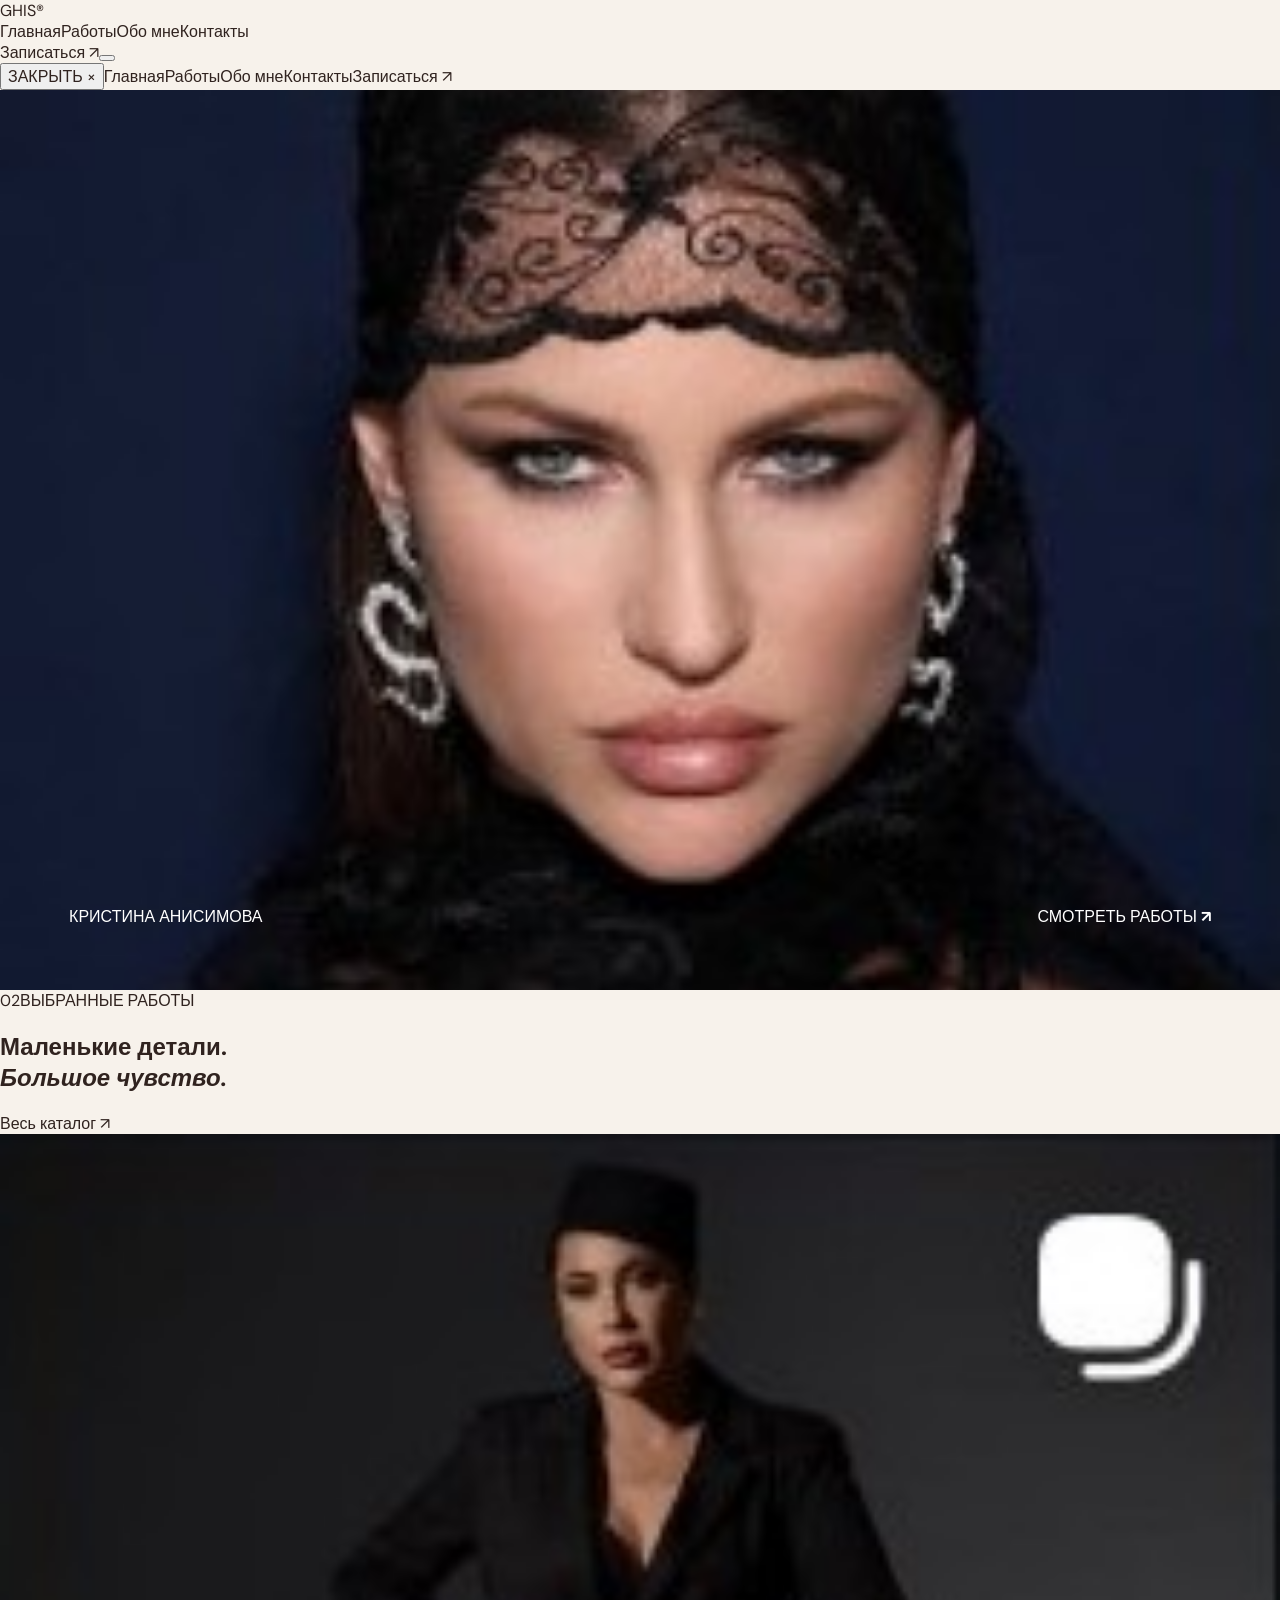
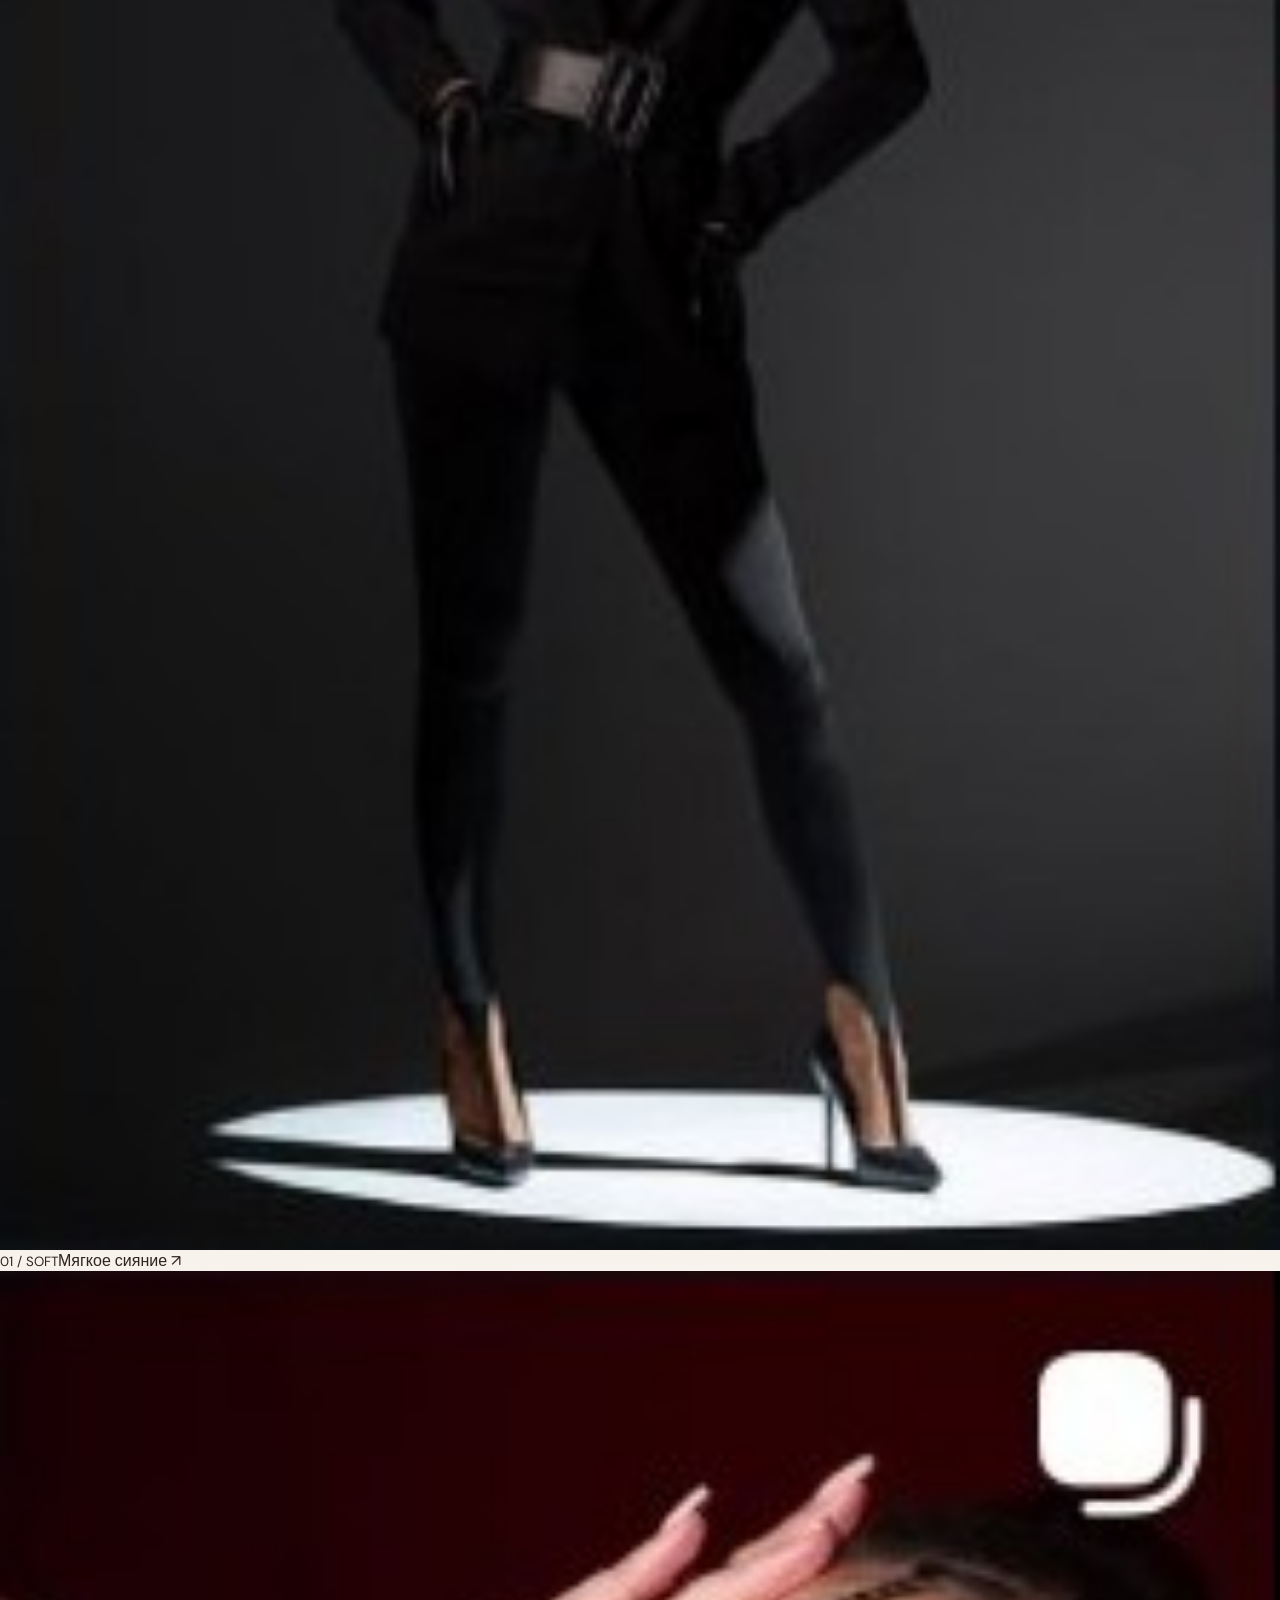
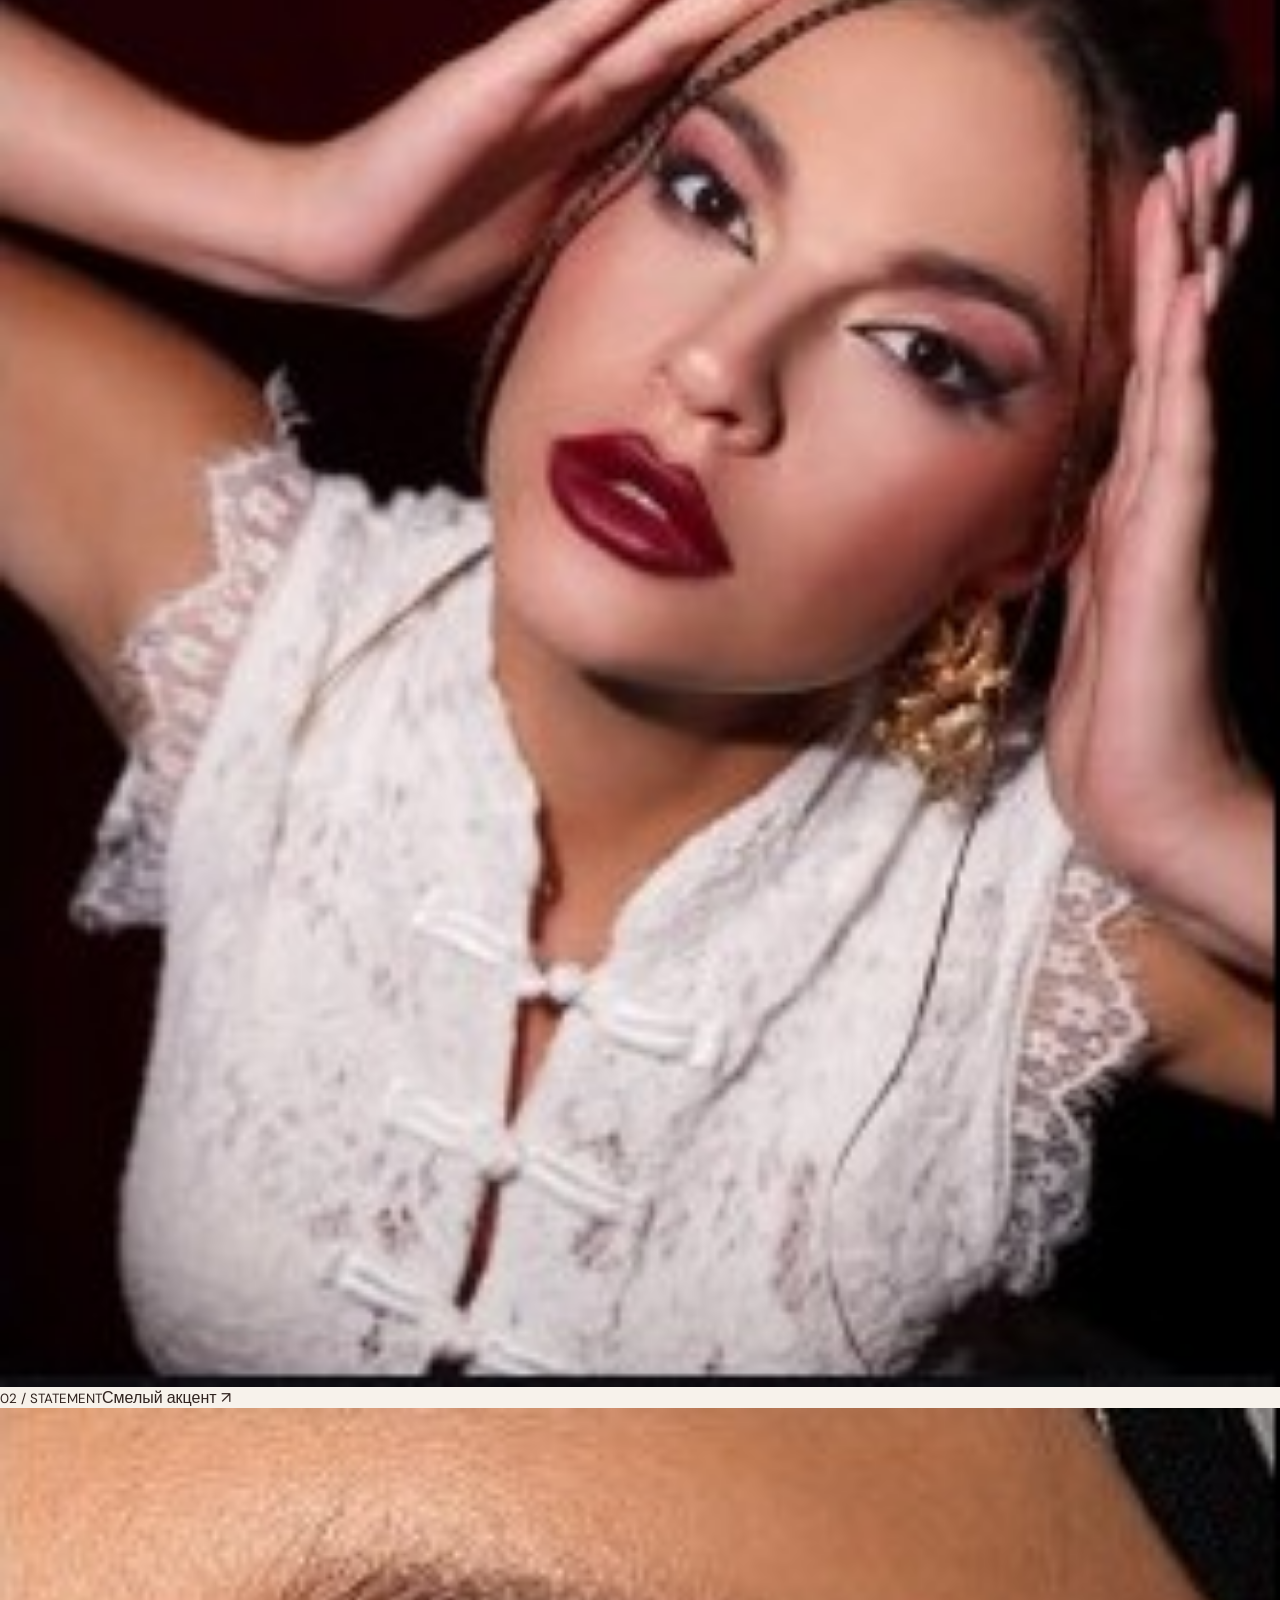
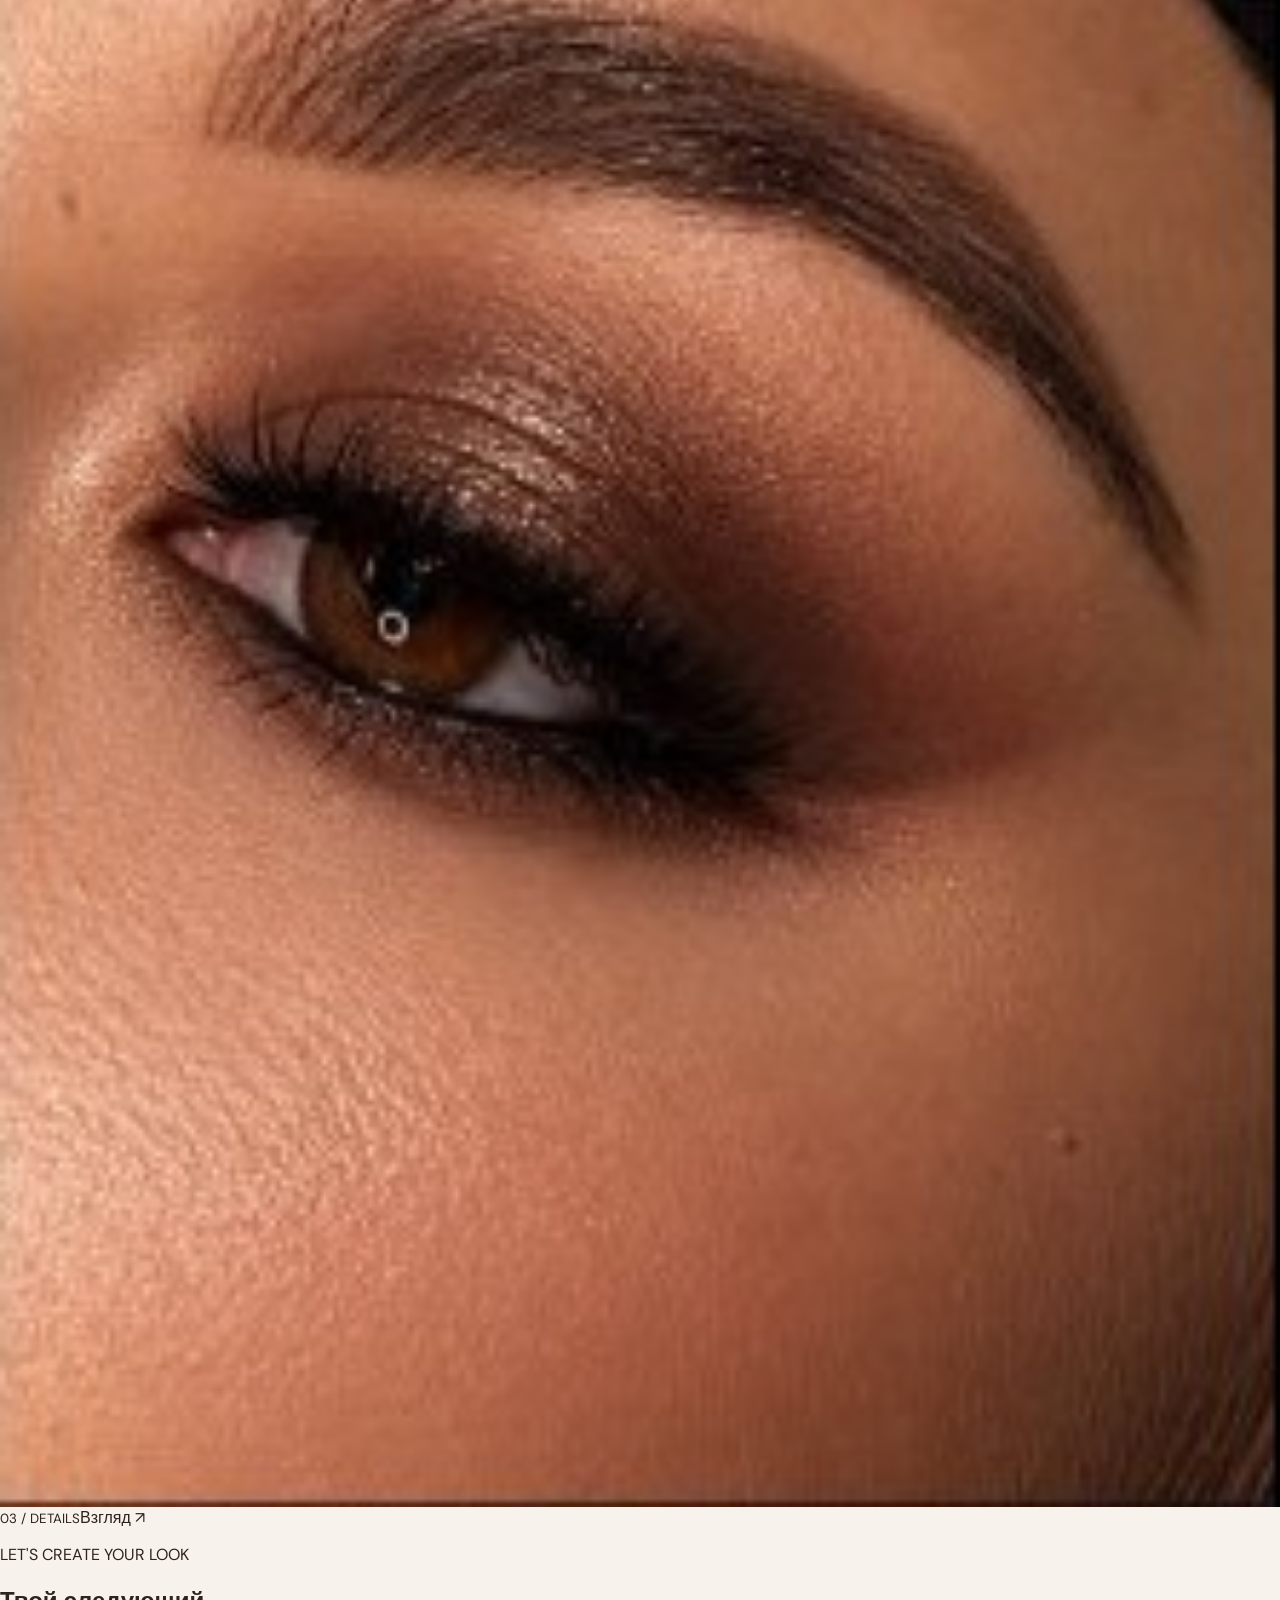
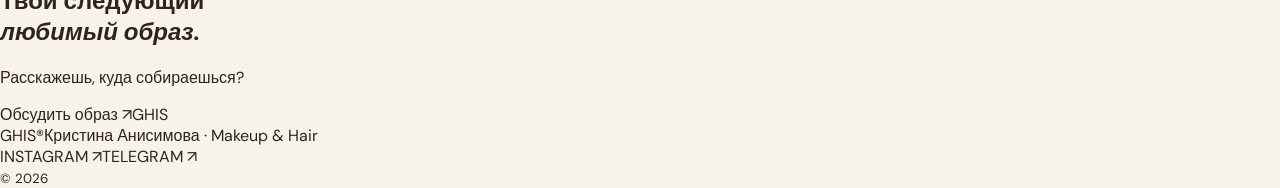
==== index.html @ e1d238d9 "Rebuild GHIS homepage from a clean slate" ====
<!doctype html>
<html lang="ru">
<head>
<meta charset="utf-8"><meta name="viewport" content="width=device-width,initial-scale=1">
<meta name="theme-color" content="#f7f2eb">
<meta name="description" content="GHIS — макияж и причёски. Кристина Анисимова.">
<title>GHIS — макияж и причёски</title>
<link rel="preconnect" href="https://fonts.googleapis.com"><link rel="preconnect" href="https://fonts.gstatic.com" crossorigin>
<link href="https://fonts.googleapis.com/css2?family=DM+Sans:wght@400;500;600&family=Playfair+Display:ital,wght@0,400;0,500;1,400&display=swap" rel="stylesheet">
<link rel="stylesheet" href="styles.css"><script src="script.js" defer></script>
</head>
<body>
<header class="header"><a class="logo" href="index.html">GHIS<span>®</span></a><nav><a href="index.html" aria-current="page">Главная</a><a href="portfolio.html">Работы</a><a href="#about">Обо мне</a><a href="contacts.html">Контакты</a></nav><a class="header-cta" href="https://t.me/anisimova_65" target="_blank" rel="noopener">Записаться <span>↗</span></a><button class="burger" aria-label="Открыть меню"><span></span><span></span></button></header>
<div class="mobile-nav"><button class="mobile-close">ЗАКРЫТЬ ×</button><a href="index.html">Главная</a><a href="portfolio.html">Работы</a><a href="#about">Обо мне</a><a href="contacts.html">Контакты</a><a href="https://t.me/anisimova_65" target="_blank" rel="noopener">Записаться ↗</a></div>
<main>
<section class="hero">
<div class="hero-kicker"><span>MAKEUP ARTIST</span><span>ЮЖНО-САХАЛИНСК</span></div>
<div class="hero-title"><h1>Beauty,<br><em>in your way.</em></h1><p>Макияж и причёски<br>для твоего настроения.</p></div>
<div class="hero-image"><img src="makeup-editorial.jpg" alt="Бьюти-образ"><span class="image-tag">GHIS / 001</span></div>
<div class="hero-bottom"><span>КРИСТИНА АНИСИМОВА</span><a href="portfolio.html">СМОТРЕТЬ РАБОТЫ <b>↗</b></a></div>
</section>
<section class="intro section" id="about"><div class="section-label"><span>01</span><span>ОБО МНЕ</span></div><div class="intro-copy"><p class="overline">YOUR BEAUTY, YOUR RULES</p><h2>Не меняю тебя.<br><em>Подчёркиваю твоё.</em></h2><div class="intro-bottom"><p>Я Кристина. Здесь — пространство макияжа, деталей и образов, в которых можно оставаться собой.</p><a class="line-link" href="contacts.html">Познакомиться и записаться <span>↗</span></a></div></div><img class="intro-image" src="portrait-beauty.jpg" alt="Бьюти-портрет"></section>
<section class="featured section"><div class="section-label"><span>02</span><span>ВЫБРАННЫЕ РАБОТЫ</span></div><div class="section-heading"><h2>Маленькие детали.<br><em>Большое чувство.</em></h2><a class="line-link" href="portfolio.html">Весь каталог <span>↗</span></a></div><div class="featured-grid"><a class="feature feature-one" href="portfolio.html"><img src="makeup-soft.jpg" alt="Мягкий макияж"><span><small>01 / SOFT</small>Мягкое сияние ↗</span></a><a class="feature feature-two" href="portfolio.html"><img src="makeup-red-lips.jpg" alt="Макияж с акцентом на губы"><span><small>02 / STATEMENT</small>Смелый акцент ↗</span></a><a class="feature feature-three" href="portfolio.html"><img src="makeup-eyes.jpg" alt="Акцент на глаза"><span><small>03 / DETAILS</small>Взгляд ↗</span></a></div></section>
<section class="booking"><div><p class="overline">LET'S CREATE YOUR LOOK</p><h2>Твой следующий<br><em>любимый образ.</em></h2><p>Расскажешь, куда собираешься?</p></div><a href="contacts.html" class="booking-link">Обсудить образ <span>↗</span></a><span class="booking-mark">GHIS</span></section>
</main><footer class="footer"><a class="logo" href="index.html">GHIS<span>®</span></a><span>Кристина Анисимова · Makeup & Hair</span><div><a href="https://www.instagram.com/mua.anisimova/" target="_blank" rel="noopener">INSTAGRAM ↗</a><a href="https://t.me/anisimova_65" target="_blank" rel="noopener">TELEGRAM ↗</a></div><small>© <span data-year></span></small></footer>
</body></html>
---- styles.css ----
:root{--milk:#f7f2eb;--paper:#eee5db;--rose:#dca6ad;--rose-pale:#f0d4d5;--coffee:#30241f;--muted:#81736b;--line:#ded2c7;--serif:'Playfair Display',Georgia,serif;--sans:'DM Sans',Arial,sans-serif;--page:1320px}
*{box-sizing:border-box}html{scroll-behavior:smooth;scroll-padding-top:90px}body{margin:0;background:var(--milk);color:var(--coffee);font-family:var(--sans);-webkit-font-smoothing:antialiased}body.menu-open,body.viewer-open{overflow:hidden}a{color:inherit;text-decoration:none}button{font:inherit;color:inherit}button:focus-visible,a:focus-visible{outline:2px solid #b87982;outline-offset:5px}img{display:block;width:100%;height:100%;object-fit:cover}
.site-header{height:86px;padding:0 clamp(22px,5.4vw,78px);position:fixed;inset:0 0 auto;z-index:30;display:flex;align-items:center;justify-content:space-between;gap:25px;border-bottom:1px solid transparent;transition:height .35s,background .35s,border-color .35s}.site-header.scrolled{height:66px;background:#f7f2ebed;backdrop-filter:blur(16px);border-color:var(--line)}.wordmark{font:500 38px/.8 var(--serif);letter-spacing:.09em;transition:letter-spacing .35s}.wordmark:hover{letter-spacing:.16em}.desktop-nav{display:flex;gap:clamp(20px,3vw,45px);align-items:center;font-size:11px}.desktop-nav a{position:relative;padding:8px 0}.desktop-nav a:after{content:"";position:absolute;left:0;right:100%;bottom:1px;height:1px;background:var(--rose);transition:right .3s}.desktop-nav a:hover:after{right:0}.header-telegram{display:inline-flex;align-items:center;gap:13px;font-size:10px;letter-spacing:.07em;border-bottom:1px solid #b88c89;padding:0 0 8px;transition:color .25s,border-color .25s}.header-telegram span{font-size:16px;transition:transform .25s}.header-telegram:hover{color:#b96f7c;border-color:#b96f7c}.header-telegram:hover span{transform:translate(3px,-3px)}.menu-toggle{display:none;background:none;border:0;padding:10px;cursor:pointer}.menu-toggle i{display:block;width:23px;height:1px;background:currentColor;margin:6px;transition:transform .3s}.menu-toggle[aria-expanded=true] i:first-child{transform:translateY(3.5px) rotate(45deg)}.menu-toggle[aria-expanded=true] i:last-child{transform:translateY(-3.5px) rotate(-45deg)}.mobile-menu{display:none}
.hero{height:min(920px,100svh);min-height:610px;position:relative;overflow:hidden;background:#c7b4a7;color:#fff}.hero-image{position:absolute;inset:0;object-position:center 36%;animation:heroIn 1.5s ease both}.hero-shade{position:absolute;inset:0;background:linear-gradient(180deg,#21161015 0%,transparent 36%,#21161040 100%)}.hero-bottom{position:absolute;left:clamp(22px,5.4vw,78px);right:clamp(22px,5.4vw,78px);bottom:clamp(38px,7vh,82px);display:flex;justify-content:space-between;align-items:flex-end;gap:24px}.hero-title{font:400 clamp(110px,20vw,270px)/.72 var(--serif);letter-spacing:.04em;margin:0;text-shadow:0 2px 35px #3a241a22}.round-link{display:flex;align-items:center;gap:23px;padding:14px 0 12px;border-bottom:1px solid #ffffffaa;font-size:11px;line-height:1.55;margin-bottom:5px;transition:border-color .25s}.round-link b{font-size:22px;font-weight:400;transition:transform .3s}.round-link:hover{border-color:white}.round-link:hover b{transform:translate(4px,-4px)}
.section-pad{padding:clamp(80px,10vw,148px) clamp(22px,7.2vw,110px)}.eyebrow{font-size:9px;letter-spacing:.2em;color:#9a7771;margin:0 0 25px}.section-intro{max-width:var(--page);margin:auto}.intro-line{display:flex;align-items:flex-end;justify-content:space-between;gap:25px}.intro-line h2,.about-text h2,.booking-copy h2{font:400 clamp(44px,7vw,88px)/1.04 var(--serif);letter-spacing:-.045em;margin:0}.intro-line h2 em,.about-text h2 em,.booking-copy h2 em{font-weight:400;color:#b87982}.text-link{display:inline-flex;align-items:center;gap:23px;font-size:11px;border-bottom:1px solid #c8aaa3;padding:0 0 10px;white-space:nowrap;transition:color .25s,border-color .25s}.text-link span{font-size:17px;transition:transform .25s}.text-link:hover{color:#a86672;border-color:#a86672}.text-link:hover span{transform:translate(3px,-3px)}
.teaser-grid{display:grid;grid-template-columns:1.02fr 1.15fr .78fr;align-items:start;gap:clamp(12px,2.4vw,34px);max-width:var(--page);margin:62px auto 0}.teaser-card{position:relative;display:block;overflow:hidden;background:#e3d5ca}.teaser-card img{transition:transform .8s cubic-bezier(.2,.7,.2,1);filter:saturate(.88)}.teaser-card:hover img{transform:scale(1.035)}.card-tall{aspect-ratio:.72}.card-wide{aspect-ratio:.85;margin-top:90px}.card-small{aspect-ratio:.75;margin-top:20px}.image-caption{position:absolute;left:18px;right:18px;bottom:18px;display:flex;flex-direction:column;gap:7px;color:white;font:20px var(--serif);text-shadow:0 1px 12px #38251c55}.image-caption small{font:9px var(--sans);letter-spacing:.16em}.teaser-footer{max-width:var(--page);margin:28px auto 0;padding-top:17px;border-top:1px solid var(--line);display:flex;justify-content:space-between;gap:18px;font-size:8px;letter-spacing:.15em;color:var(--muted)}.teaser-footer a{color:var(--coffee);transition:color .2s}.teaser-footer a:hover{color:#b87982}
.about-section{display:grid;grid-template-columns:1.05fr .95fr;gap:clamp(40px,9vw,140px);align-items:center;background:#efe7de}.about-visual{height:clamp(430px,63vw,730px);position:relative;background:#dfcec2}.about-visual img{object-position:center 30%}.vertical-note{position:absolute;right:-27px;top:25px;writing-mode:vertical-rl;font-size:9px;letter-spacing:.2em}.photo-index{position:absolute;left:18px;bottom:18px;color:#fff;font-size:9px;letter-spacing:.15em}.about-text{padding:20px 0}.about-name{font:italic 21px var(--serif);margin:38px 0 14px}.about-placeholder{font-size:12px;line-height:1.9;color:var(--muted);max-width:360px;margin:0 0 28px}
.services-section .intro-line{align-items:flex-end}.section-note{max-width:190px;font-size:11px;line-height:1.8;color:var(--muted);margin:0 0 8px}.story-list{margin:60px auto 0;max-width:var(--page);border-top:1px solid var(--line)}.story{display:grid;grid-template-columns:1.05fr 1fr;gap:clamp(25px,7vw,100px);align-items:center;padding:28px 0;border-bottom:1px solid var(--line)}.story:nth-child(even) img{order:2}.story img{height:clamp(240px,37vw,470px);object-position:center 35%;background:#e2d3c8}.story div{padding:25px}.story span{font-size:10px;color:#b87982;letter-spacing:.15em}.story h3{font:400 clamp(35px,5vw,62px) var(--serif);margin:20px 0 10px}.story p{font-size:11px;color:var(--muted)}
.booking-section{height:clamp(560px,72vw,790px);position:relative;display:flex;align-items:center;overflow:hidden;color:#fff;background:#6e5a50}.booking-section>img{position:absolute;inset:0;object-position:center 34%;filter:saturate(.78)}.booking-overlay{position:absolute;inset:0;background:linear-gradient(90deg,#241913b8,#24191325 100%)}.booking-copy{position:relative;z-index:1;padding:clamp(25px,8vw,120px);max-width:850px}.booking-copy .eyebrow{color:#f0d4d5}.booking-copy h2{font-size:clamp(48px,8vw,98px);margin-bottom:36px}.booking-copy h2 em{color:#f0d4d5}.button{display:inline-flex;align-items:center;justify-content:space-between;gap:36px;padding:17px 21px;border:1px solid transparent;cursor:pointer;font-size:11px;letter-spacing:.03em;transition:background .25s,color .25s,transform .25s,border-color .25s}.button-light{background:var(--rose-pale);color:var(--coffee)}.button:hover{transform:translateY(-2px);background:#fff}.button span{font-size:18px}.button:active{transform:translateY(0)}.contact-options{display:flex;gap:25px;flex-wrap:wrap;margin-top:20px}.contact-options a{font-size:12px;padding-bottom:8px;border-bottom:1px solid #ffffff9c;transition:color .2s}.contact-options a:hover{color:var(--rose-pale)}.contact-options[hidden]{display:none}.booking-label{position:absolute;right:clamp(22px,5.4vw,78px);bottom:34px;font-size:9px;letter-spacing:.2em}.site-footer{padding:30px clamp(22px,5.4vw,78px);display:flex;align-items:center;justify-content:space-between;gap:18px;flex-wrap:wrap}.site-footer .wordmark{font-size:28px}.site-footer>span,.site-footer>a:not(.wordmark),.site-footer small{font-size:9px;letter-spacing:.12em}.site-footer>a:not(.wordmark){border-bottom:1px solid var(--line);padding-bottom:7px;transition:border-color .2s}.site-footer>a:not(.wordmark):hover{border-color:var(--rose)}
.intro{position:fixed;inset:0;background:var(--milk);z-index:100;display:flex;align-items:center;justify-content:center;gap:.06em;font:400 clamp(42px,9vw,90px) var(--serif);letter-spacing:.1em;animation:introOut .8s ease 1.55s forwards;pointer-events:none}.intro span{opacity:0;animation:letterIn .55s ease forwards}.intro span:nth-child(2){animation-delay:.13s}.intro span:nth-child(3){animation-delay:.26s}.intro span:nth-child(4){animation-delay:.39s}.reveal{opacity:0;transform:translateY(20px);transition:opacity .8s ease,transform .8s ease}.reveal.is-visible{opacity:1;transform:none}@keyframes letterIn{to{opacity:1}}@keyframes introOut{to{opacity:0;visibility:hidden}}@keyframes heroIn{from{transform:scale(1.045);opacity:.75}to{transform:scale(1);opacity:1}}
/* Portfolio editorial system */.portfolio-main{padding:135px clamp(22px,7.2vw,110px) 90px}.portfolio-heading{position:relative;padding:30px 0 48px}.back-link{font-size:11px;display:inline-block;margin-bottom:58px;border-bottom:1px solid var(--line);padding-bottom:8px;transition:color .2s}.back-link:hover{color:#b87982}.portfolio-heading .eyebrow{margin-bottom:20px}.portfolio-heading h1{font:400 clamp(64px,11vw,138px)/.92 var(--serif);letter-spacing:-.05em;margin:0}.portfolio-heading h1 em{color:#b87982;font-weight:400}.portfolio-lead{font-size:12px;color:var(--muted);margin:24px 0 0;max-width:560px;line-height:1.8}.filters-wrap{position:sticky;top:66px;z-index:15;display:flex;flex-wrap:wrap;align-items:center;gap:8px 18px;padding:13px 0 12px;background:#f7f2ebed;backdrop-filter:blur(16px);border-bottom:1px solid var(--line)}.filters-label{flex:0 0 100%;font-size:9px;letter-spacing:.2em;color:#9a7771;margin:0 0 1px}.filters{display:flex;flex:1;min-width:0;gap:7px;overflow-x:auto;scrollbar-width:none;padding:1px 0 3px}.filters::-webkit-scrollbar{display:none}.filter{flex:0 0 auto;border:1px solid #d8c9bd;border-radius:99px;padding:10px 16px;background:transparent;font-size:10px;cursor:pointer;transition:background .22s,border-color .22s,color .22s,transform .22s}.filter:hover{border-color:#c89aa0;transform:translateY(-1px)}.filter.active{background:var(--rose-pale);border-color:var(--rose-pale);color:#513b38}.economy-toggle{flex:0 0 auto;border:0;background:none;font-size:10px;color:var(--muted);cursor:pointer;white-space:nowrap;padding:10px 0 10px 10px;transition:color .2s}.economy-toggle span{color:#b87982;margin-left:6px}.economy-toggle.on{color:#9e5d69}.portfolio-grid{display:grid;grid-template-columns:repeat(12,minmax(0,1fr));gap:clamp(12px,1.7vw,24px);padding-top:30px;align-items:start}.work-card{position:relative;display:block;border:0;padding:0;text-align:left;cursor:pointer;overflow:hidden;background:#e3d5ca;grid-column:span 4;aspect-ratio:.77;color:var(--coffee)}.work-card img{transition:transform .7s cubic-bezier(.2,.7,.2,1);filter:saturate(.9)}.work-card:hover img{transform:scale(1.035)}.work-card:after{content:"";position:absolute;inset:auto 0 0;height:34%;background:linear-gradient(transparent,#25191375);opacity:.45;transition:opacity .3s;pointer-events:none}.work-card:hover:after{opacity:.7}.work-large{grid-column:span 5;aspect-ratio:.78}.work-tall{grid-column:span 4;aspect-ratio:.68;margin-top:72px}.work-small{grid-column:span 3;aspect-ratio:.74;margin-top:20px}.work-meta{position:absolute;z-index:1;left:18px;right:15px;bottom:18px;display:flex;flex-direction:column;gap:7px;color:white;pointer-events:none}.work-meta small{font-size:8px;letter-spacing:.14em}.work-meta b{font:400 clamp(16px,2.1vw,24px) var(--serif);line-height:1.15}.work-card[hidden]{display:none}.portfolio-bottom{display:flex;justify-content:space-between;gap:20px;margin-top:55px}.viewer{position:fixed;inset:0;z-index:80;background:#1f1917f7;display:flex;align-items:center;justify-content:center;opacity:0;visibility:hidden;transition:opacity .25s,visibility .25s;color:var(--milk)}.viewer.open{opacity:1;visibility:visible}.viewer-image{position:absolute;width:auto;height:auto;max-width:min(82vw,1050px);max-height:86vh;object-fit:contain;box-shadow:0 15px 65px #0003}.viewer-close,.viewer-prev,.viewer-next{position:absolute;z-index:4;background:none;border:0;color:white;cursor:pointer}.viewer-close{right:clamp(20px,4vw,60px);top:20px;font-size:36px;font-weight:300}.viewer-prev,.viewer-next{top:50%;font:300 45px var(--serif);padding:20px;transform:translateY(-50%)}.viewer-prev{left:clamp(8px,3vw,45px)}.viewer-next{right:clamp(8px,3vw,45px)}.viewer-caption{position:absolute;z-index:3;left:clamp(20px,5vw,70px);bottom:clamp(25px,5vh,60px);max-width:360px;text-shadow:0 1px 8px #0005}.viewer-caption small{font-size:9px;letter-spacing:.18em;color:var(--rose-pale)}.viewer-caption h2{font:400 clamp(28px,4vw,48px) var(--serif);margin:9px 0 13px}.viewer-details{border:0;border-bottom:1px solid #ffffff80;padding:0 0 7px;background:none;color:white;font-size:11px;cursor:pointer}.viewer-description p{font-size:11px;line-height:1.8;color:#ddd0c9}.viewer-description a{display:inline-block;font-size:11px;border-bottom:1px solid var(--rose);padding-bottom:7px}.viewer-description[hidden]{display:none}.economy-mode .work-card img{filter:none}.economy-mode .work-card:hover img{transform:none}.economy-mode .reveal{transition:none}.economy-mode *{scroll-behavior:auto!important}
@media(max-width:900px){.desktop-nav{gap:18px}.desktop-nav a{font-size:10px}.wordmark{font-size:33px}.site-header{gap:18px}.about-section{gap:45px}.work-tall{margin-top:45px}}
@media(max-width:700px){html{scroll-padding-top:72px}.site-header{height:70px;padding:0 20px;gap:10px}.site-header.scrolled{height:62px}.wordmark{font-size:31px}.desktop-nav{display:none}.header-telegram{margin-left:auto;margin-right:5px;font-size:10px}.menu-toggle{display:block}.mobile-menu{display:flex;position:fixed;inset:0;background:#30241f;color:var(--milk);z-index:40;flex-direction:column;padding:27px 24px 25px;transform:translateY(-101%);transition:transform .65s cubic-bezier(.7,0,.2,1);visibility:hidden}.mobile-menu.open{transform:translateY(0);visibility:visible}.menu-close{align-self:flex-end;background:none;border:0;color:var(--milk);font-size:9px;letter-spacing:.15em;padding:10px 0;cursor:pointer}.menu-close span{font-size:20px;color:var(--rose);margin-left:10px}.mobile-menu nav{display:flex;flex-direction:column;gap:10px;margin:auto 0}.mobile-menu nav a{font:400 clamp(42px,11vw,62px) var(--serif);padding:8px 0;border-bottom:1px solid #ffffff22}.mobile-menu sup{font:9px var(--sans);color:var(--rose);vertical-align:top;margin-left:8px}.mobile-menu>p{font-size:8px;letter-spacing:.2em;color:#c4ada4}.hero{height:92svh;min-height:590px;max-height:820px}.hero-image{object-position:56% center}.hero-bottom{left:20px;right:20px;bottom:43px;align-items:flex-end;gap:18px}.hero-title{font-size:clamp(94px,24vw,165px)}.round-link{font-size:10px;gap:12px;white-space:nowrap}.section-pad{padding:78px 20px}.intro-line{align-items:flex-start;gap:20px}.intro-line h2,.about-text h2{font-size:clamp(43px,11.7vw,66px)}.intro-line>.text-link{margin-top:12px;gap:8px;font-size:10px}.teaser-grid{grid-template-columns:1fr 1fr;gap:12px;margin-top:36px}.card-tall{grid-row:span 2;aspect-ratio:.59}.card-wide{margin-top:32px;aspect-ratio:.72}.card-small{margin-top:0;aspect-ratio:.75}.image-caption{left:10px;right:8px;bottom:12px;font-size:17px}.image-caption small{font-size:8px}.teaser-footer{font-size:7px;line-height:1.6}.about-section{grid-template-columns:1fr;gap:36px}.about-visual{height:112vw;max-height:590px;margin-right:18px}.vertical-note{right:-20px}.about-name{margin-top:26px}.services-section .intro-line{display:block}.section-note{margin-top:18px}.story-list{margin-top:36px}.story{grid-template-columns:1fr;gap:12px;padding:20px 0}.story:nth-child(even) img{order:0}.story img{height:100vw;max-height:450px}.story div{padding:15px 0}.story h3{margin:10px 0}.booking-section{height:680px}.booking-section>img{object-position:58% center}.booking-overlay{background:linear-gradient(0deg,#241913b8,#24191325)}.booking-copy{padding:25px;align-self:flex-end;margin-bottom:65px}.booking-copy h2{font-size:clamp(48px,13vw,72px)}.contact-options{gap:18px}.booking-label{bottom:20px}.site-footer{padding:24px 20px;display:grid;grid-template-columns:1fr 1fr}.site-footer .wordmark{grid-column:1}.site-footer>span{text-align:right}.site-footer small{text-align:right}.site-footer>a:not(.wordmark){justify-self:start}.intro{animation-duration:.6s;animation-delay:1.2s}.intro span{animation-duration:.4s}
.portfolio-main{padding:104px 20px 65px}.back-link{margin-bottom:43px}.portfolio-heading{padding:20px 0 35px}.portfolio-heading h1{font-size:clamp(65px,17vw,100px)}.portfolio-heading h1 em{font-size:.83em}.portfolio-lead{font-size:11px;margin-top:19px}.filters-wrap{top:61px;display:block;margin:0 -20px;padding:11px 20px 10px;gap:0}.filters-label{margin:0 0 8px}.filters{width:100%;gap:6px}.filter{padding:9px 13px;font-size:9px}.economy-toggle{display:block;padding:9px 0 0;font-size:9px}.portfolio-grid{grid-template-columns:repeat(2,minmax(0,1fr));gap:12px;padding-top:19px}.work-card,.work-large,.work-tall,.work-small{grid-column:span 1;aspect-ratio:.69;margin-top:0}.work-card:nth-child(3n+1){margin-top:25px}.work-card:nth-child(4n){aspect-ratio:.8}.work-meta{left:10px;right:8px;bottom:11px;gap:5px}.work-meta small{font-size:7px}.work-meta b{font-size:18px}.viewer-image{max-width:100vw;max-height:76vh}.viewer-caption{left:20px;right:20px;bottom:22px}.viewer-prev,.viewer-next{font-size:32px;padding:8px;top:42%}.viewer-prev{left:4px}.viewer-next{right:4px}.viewer-close{top:12px;right:17px}.portfolio-bottom{margin-top:35px}.portfolio-bottom .text-link{font-size:10px;gap:8px}}
@media(prefers-reduced-motion:reduce){html{scroll-behavior:auto}*,*:before,*:after{animation-duration:.01ms!important;animation-delay:0ms!important;transition-duration:.01ms!important}.intro{display:none}.reveal{opacity:1;transform:none}.work-card img{transition:none}}

/* Portfolio cards: editorial image first, captions below — no dark image overlay */
.work-card{aspect-ratio:auto;overflow:visible;background:transparent;display:flex;flex-direction:column;align-self:start;gap:12px}
.work-card:after{display:none}
.work-card img{width:100%;height:auto;aspect-ratio:.78;object-fit:cover;background:#e3d5ca}
.work-large img{aspect-ratio:.78}
.work-tall img{aspect-ratio:.68}
.work-small img{aspect-ratio:.74}
.work-meta{position:static;display:flex;gap:6px;color:var(--coffee);text-shadow:none;padding:0 2px 2px;transition:color .2s}
.work-meta small{color:#9a7771;font-size:8px;letter-spacing:.14em}
.work-meta b{font:400 clamp(16px,2vw,23px)/1.15 var(--serif);color:var(--coffee);opacity:0;max-height:0;overflow:hidden;transition:opacity .25s,max-height .25s}
.work-card:hover .work-meta b,.work-card:focus-visible .work-meta b{opacity:1;max-height:3em}
.work-card:hover .work-meta small{color:#b87982}
.work-card:hover img{transform:scale(1.015)}
.work-card[hidden]{display:none}
@media(max-width:700px){
 .work-card,.work-large,.work-tall,.work-small{aspect-ratio:auto;margin-top:0;gap:8px}
 .work-card img,.work-large img,.work-tall img,.work-small img{aspect-ratio:.69}
 .work-card:nth-child(3n+1){margin-top:25px}
 .work-card:nth-child(4n) img{aspect-ratio:.8}
 .work-meta{left:auto;right:auto;bottom:auto;padding:0 1px}
 .work-meta small{font-size:7px}
 .work-meta b{opacity:1;max-height:3em;font-size:17px}
}
@media(prefers-reduced-motion:reduce){.work-meta b{transition:none}}

/* Button system: clear primary action, restrained editorial controls */
.header-telegram{border:1px solid var(--rose);background:var(--rose-pale);padding:12px 15px;color:var(--coffee);border-radius:0;line-height:1;gap:12px}
.header-telegram:hover{background:var(--coffee);border-color:var(--coffee);color:var(--milk)}
.header-telegram span{font-size:14px}
.round-link{min-width:150px;justify-content:space-between}
.button-light{min-width:205px}
.filter:active{transform:scale(.98)}
.economy-toggle:focus-visible,.viewer-details:focus-visible,.menu-close:focus-visible{outline:1px solid var(--rose);outline-offset:4px}
@media(max-width:700px){.header-telegram{padding:10px 11px;font-size:9px;gap:7px}.header-telegram span{font-size:13px}.round-link{min-width:125px}.button-light{min-width:190px}}

/* Dedicated contacts page */
.desktop-nav a[aria-current=page]{color:#a86672}
.contacts-main{padding:clamp(115px,13vw,170px) clamp(22px,7.2vw,110px) 0}
.contacts-hero{max-width:var(--page);margin:0 auto;min-height:620px;display:grid;grid-template-columns:.9fr 1.1fr;align-items:center;gap:clamp(40px,8vw,120px)}
.contacts-copy{padding:35px 0 65px}
.contacts-copy h1{font:400 clamp(55px,8vw,104px)/.98 var(--serif);letter-spacing:-.05em;margin:0}
.contacts-copy h1 em{font-weight:400;color:#b87982}
.contacts-lead{font-size:12px;line-height:1.9;color:var(--muted);max-width:330px;margin:26px 0 36px}
.contact-link-list{border-top:1px solid var(--line);max-width:470px}
.contact-link{display:grid;grid-template-columns:48px 1fr 22px;gap:15px;align-items:center;padding:22px 0;border-bottom:1px solid var(--line);transition:padding .25s,color .25s}
.contact-link:hover{padding-left:8px;color:#a86672}
.contact-icon{width:42px;height:42px;border:1px solid #d8c3b9;border-radius:50%;display:grid;place-items:center;font-size:20px;color:#a86672;transition:background .25s,color .25s,border-color .25s}
.contact-link-primary .contact-icon{background:var(--rose-pale);border-color:var(--rose-pale);color:var(--coffee)}
.contact-link>span:nth-child(2){display:flex;flex-direction:column;gap:7px}
.contact-link small{font-size:8px;letter-spacing:.15em;color:var(--muted)}
.contact-link b{font:400 27px var(--serif);color:var(--coffee)}
.contact-arrow{font-size:18px;transition:transform .25s}
.contact-link:hover .contact-arrow{transform:translate(3px,-3px)}
.contacts-back{margin-top:30px}
.contacts-art{height:clamp(480px,61vw,740px);position:relative;background:#dfcec2;overflow:hidden}
.contacts-art img{object-position:center 27%;transition:transform 1s cubic-bezier(.2,.7,.2,1)}
.contacts-art:hover img{transform:scale(1.025)}
.contacts-art-note{position:absolute;right:18px;top:20px;writing-mode:vertical-rl;font-size:9px;letter-spacing:.2em;color:#f7f2eb}
.contacts-art-index{position:absolute;left:20px;bottom:20px;color:#fff;font-size:9px;letter-spacing:.15em}
.contacts-bottom{margin:70px calc(clamp(22px,7.2vw,110px) * -1) 0;padding:24px clamp(22px,7.2vw,110px);display:flex;align-items:center;justify-content:space-between;gap:15px;flex-wrap:wrap;border-top:1px solid var(--line);font-size:8px;letter-spacing:.14em;color:var(--muted)}
.contacts-bottom a{color:var(--coffee);border-bottom:1px solid #c8aaa3;padding-bottom:7px}
@media(max-width:700px){.contacts-main{padding:100px 20px 0}.contacts-hero{grid-template-columns:1fr;gap:20px;min-height:0}.contacts-copy{padding:28px 0 15px}.contacts-copy h1{font-size:clamp(56px,14vw,78px)}.contacts-lead{margin:22px 0 28px}.contact-link{padding:18px 0}.contacts-art{height:110vw;max-height:560px;margin-left:18px}.contacts-bottom{margin:48px -20px 0;padding:22px 20px;display:grid;grid-template-columns:1fr 1fr;line-height:1.7}.contacts-bottom span:nth-child(2){text-align:right}.contacts-bottom a{grid-column:1/-1;justify-self:start;margin-top:5px}}


/* GHIS refinement pass — coherent editorial rhythm and honest placeholders */
:root{--milk:#f7f2eb;--rose-pale:#e9c9cc;--rose:#c68f98;--coffee:#30231f;--muted:#85766e;--line:#ded3c9;--serif:"Playfair Display",Georgia,serif;--sans:"DM Sans",Arial,sans-serif;--page:1240px}
body{font-family:var(--sans);color:var(--coffee);background:var(--milk)}
a,button{-webkit-tap-highlight-color:transparent}
a:focus-visible,button:focus-visible{outline:1px solid #a86672;outline-offset:4px}
.site-header{padding-inline:clamp(20px,5.4vw,78px);background:var(--milk);border-bottom:1px solid #ded3c966}
.site-header.scrolled{box-shadow:0 8px 30px #30231f08}
.desktop-nav a{transition:color .2s}
.hero{background:#d8c7bc}
.hero-image{animation:heroIn 1.3s cubic-bezier(.2,.7,.2,1) both}
.hero-shade{background:linear-gradient(0deg,#2017137a 0%,#20171300 38%)}
.hero-title{font-size:clamp(100px,18vw,250px);letter-spacing:-.075em}
.round-link{border-bottom:1px solid #ffffffa6;padding:0 0 12px}
.section-pad{padding-block:clamp(85px,11vw,155px)}
.eyebrow{letter-spacing:.2em}
.intro-line h2,.about-text h2{letter-spacing:-.045em}
.teaser-grid{gap:clamp(12px,2vw,28px)}
.teaser-card img{background:#e5d6cb}
.image-caption{font-size:clamp(19px,2.4vw,30px)}
.about-section{padding-top:clamp(60px,9vw,120px);padding-bottom:clamp(100px,13vw,175px)}
.about-visual{background:#e5d6cb}
.about-text{max-width:500px}
.services-section{padding-top:0}
.story-list{border-top:1px solid var(--line)}
.story{border-bottom:1px solid var(--line)}
.booking-section{background:#59453d}
.booking-overlay{background:linear-gradient(90deg,#241913c9 0%,#24191355 58%,#24191315 100%)}
.button-light{font-weight:500}
.site-footer{border-top:1px solid var(--line)}
/* Catalog: no hidden titles, no dark gradient pretending the placeholders are photos */
.portfolio-main{max-width:1600px;margin-inline:auto}
.portfolio-heading{max-width:1240px;margin-inline:auto;padding-top:14px}
.portfolio-heading h1{max-width:1100px}
.portfolio-lead{font-size:13px;max-width:500px}
.filters-wrap{border-bottom:1px solid var(--line);box-shadow:0 10px 24px #30231f04}
.portfolio-grid{gap:clamp(18px,2.4vw,34px);padding-top:38px}
.work-card{gap:13px}
.work-card img{background:#e7d9cf;transition:transform .7s cubic-bezier(.2,.7,.2,1),filter .35s}
.work-card:hover img{transform:scale(1.018);filter:saturate(1.03)}
.work-meta{gap:8px}
.work-meta small{font-size:9px;letter-spacing:.16em;line-height:1.5}
.work-meta b,.work-card:hover .work-meta b,.work-card:focus-visible .work-meta b{opacity:1;max-height:none;font-size:clamp(17px,2vw,25px);line-height:1.2}
.work-card:nth-child(3n+2){margin-top:70px}
.work-card:nth-child(3n){margin-top:22px}
.work-large img{aspect-ratio:.82}
.work-tall img{aspect-ratio:.7}
.work-small img{aspect-ratio:.8}
.work-card[hidden]{display:none!important}
.portfolio-bottom{padding-top:24px;border-top:1px solid var(--line)}
.economy-toggle{border-bottom:1px solid transparent}
.economy-toggle:hover{border-color:var(--rose)}
.viewer{background:#201916fa}
.viewer-image{box-shadow:none}
.viewer-caption{max-width:420px}
.contacts-main{max-width:1600px;margin-inline:auto}
.contacts-art{background:#e5d6cb}
@media(max-width:700px){
 .site-header{background:var(--milk)}
 .hero{min-height:560px}
 .hero-title{font-size:clamp(92px,23vw,150px)}
 .section-pad{padding-block:76px}
 .teaser-grid{gap:10px}
 .image-caption{font-size:18px}
 .portfolio-main{padding-top:96px}
 .portfolio-heading h1{font-size:clamp(58px,15vw,90px)}
 .filters-wrap{box-shadow:0 7px 18px #30231f05}
 .portfolio-grid{gap:22px 12px;padding-top:24px}
 .work-card,.work-large,.work-tall,.work-small{margin-top:0}
 .work-card:nth-child(3n+1){margin-top:0}
 .work-card:nth-child(3n+2),.work-card:nth-child(3n){margin-top:18px}
 .work-card img,.work-large img,.work-tall img,.work-small img{aspect-ratio:.68}
 .work-card:nth-child(4n) img{aspect-ratio:.82}
 .work-meta b,.work-card:hover .work-meta b,.work-card:focus-visible .work-meta b{font-size:17px}
 .work-meta small{font-size:7px}
 .booking-overlay{background:linear-gradient(0deg,#241913d1 0%,#24191335 75%)}
}


/* Home hero header sits on the portrait, then becomes a quiet milk navigation on scroll */
body.home .site-header{position:fixed;inset:0 0 auto;z-index:35;background:transparent;border-bottom-color:transparent;box-shadow:none;color:#fff;transition:background .3s,color .3s,border-color .3s,height .3s}
body.home .site-header .wordmark,body.home .site-header .desktop-nav a{color:#fff}
body.home .site-header .desktop-nav a:hover{color:#f0d4d5}
body.home .site-header .header-telegram{background:#f7f2eb12;border-color:#ffffffa8;color:#fff}
body.home .site-header .header-telegram:hover{background:var(--rose-pale);border-color:var(--rose-pale);color:var(--coffee)}
body.home .site-header .menu-toggle i{background:#fff}
body.home .site-header.scrolled{background:#f7f2ebf5;border-bottom-color:var(--line);backdrop-filter:blur(16px);box-shadow:0 8px 30px #30231f08;color:var(--coffee)}
body.home .site-header.scrolled .wordmark,body.home .site-header.scrolled .desktop-nav a{color:var(--coffee)}
body.home .site-header.scrolled .desktop-nav a:hover{color:#a86672}
body.home .site-header.scrolled .header-telegram{background:var(--rose-pale);border-color:var(--rose-pale);color:var(--coffee)}
body.home .site-header.scrolled .menu-toggle i{background:var(--coffee)}
body.home .hero{margin-top:0}
@media(max-width:700px){
 body.home .site-header{height:70px;background:linear-gradient(180deg,#24191355,transparent);border:0}
 body.home .site-header.scrolled{height:62px;background:#f7f2ebf5;border-bottom:1px solid var(--line)}
 body.home .site-header.scrolled .header-telegram{background:var(--rose-pale);color:var(--coffee)}
}
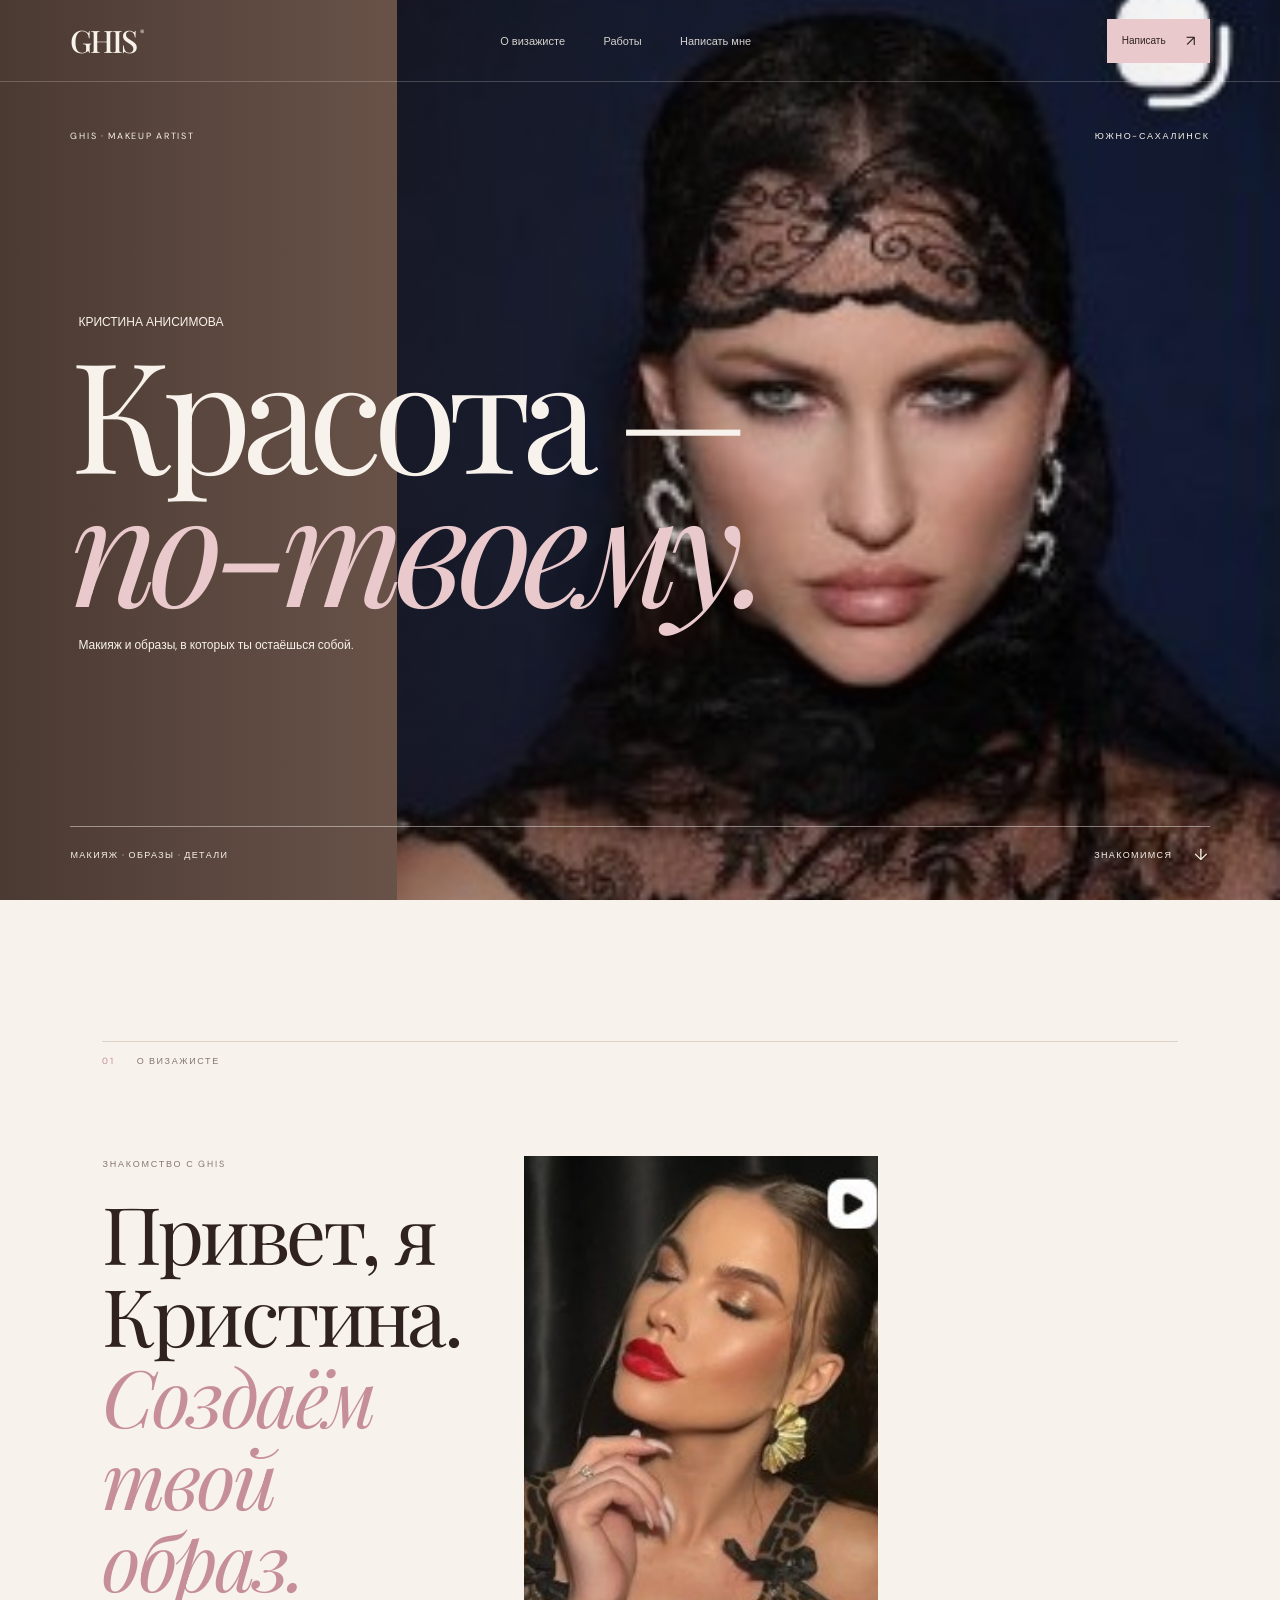
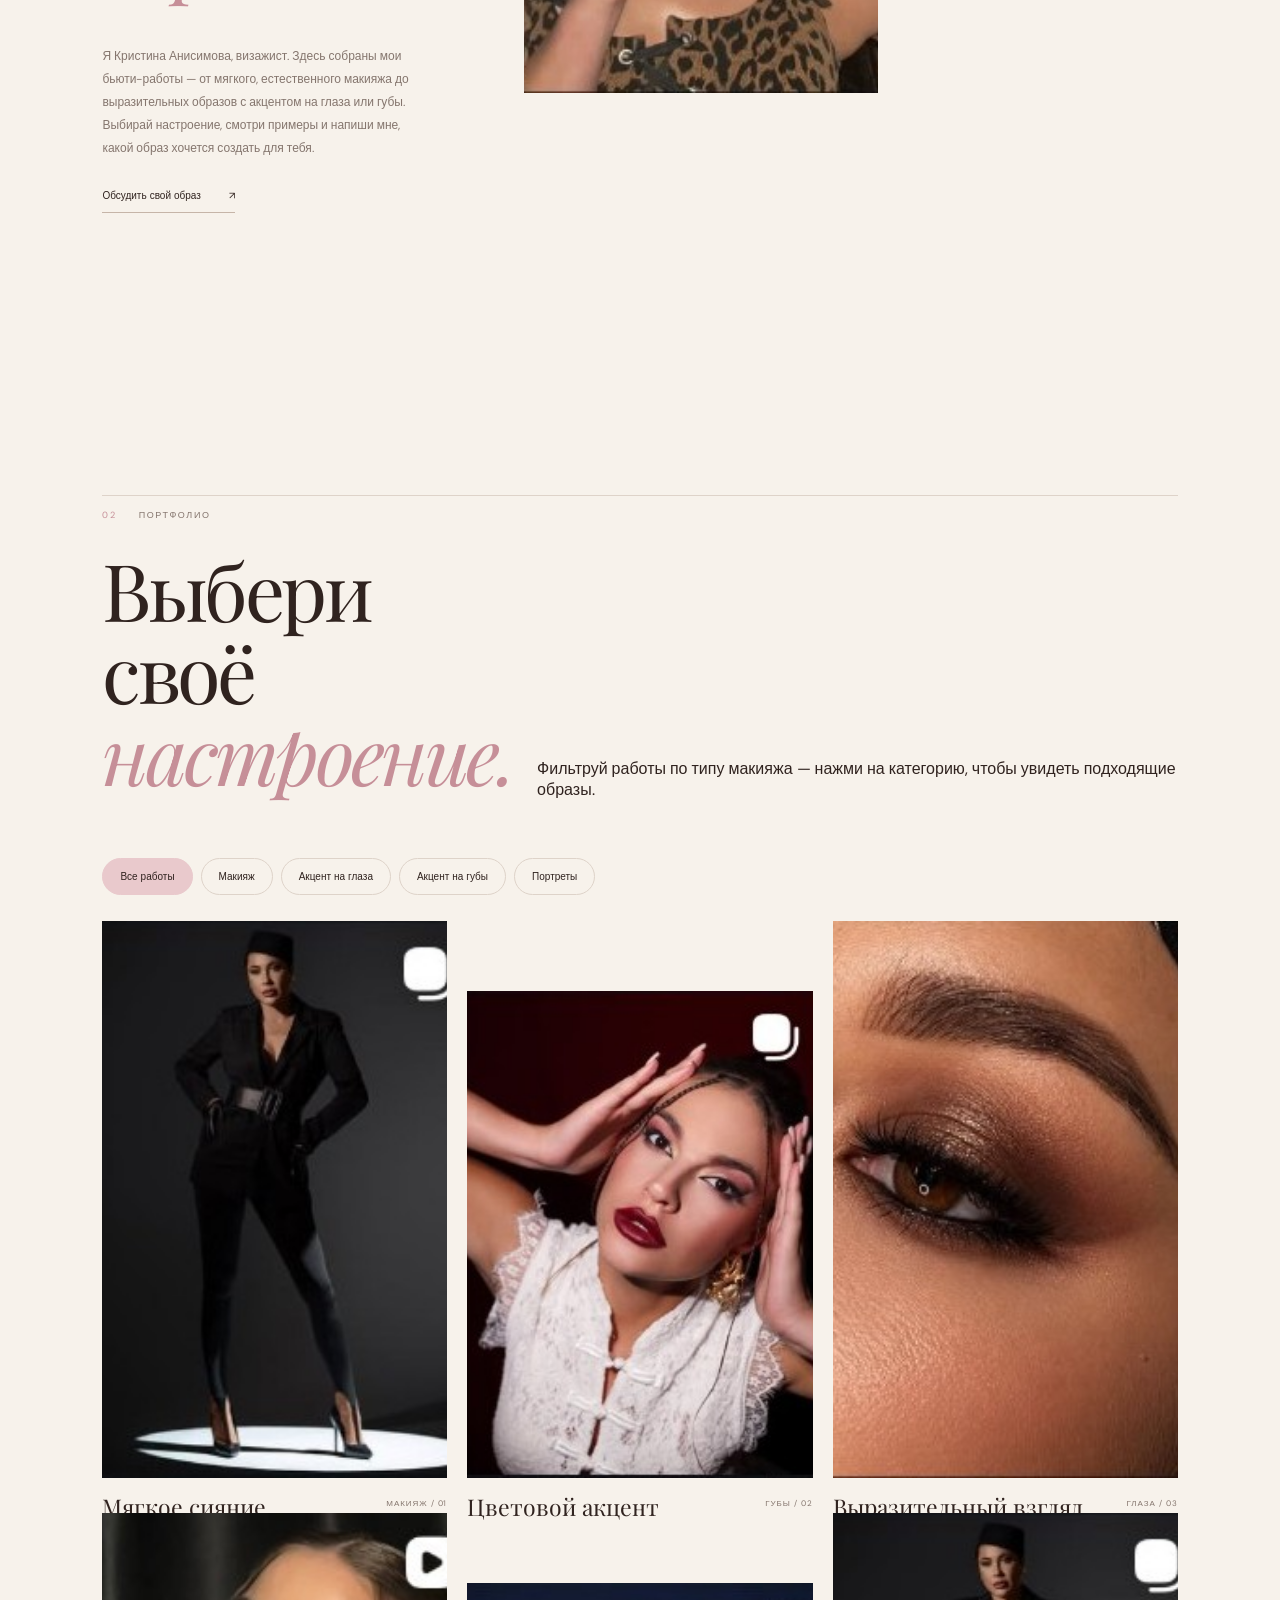
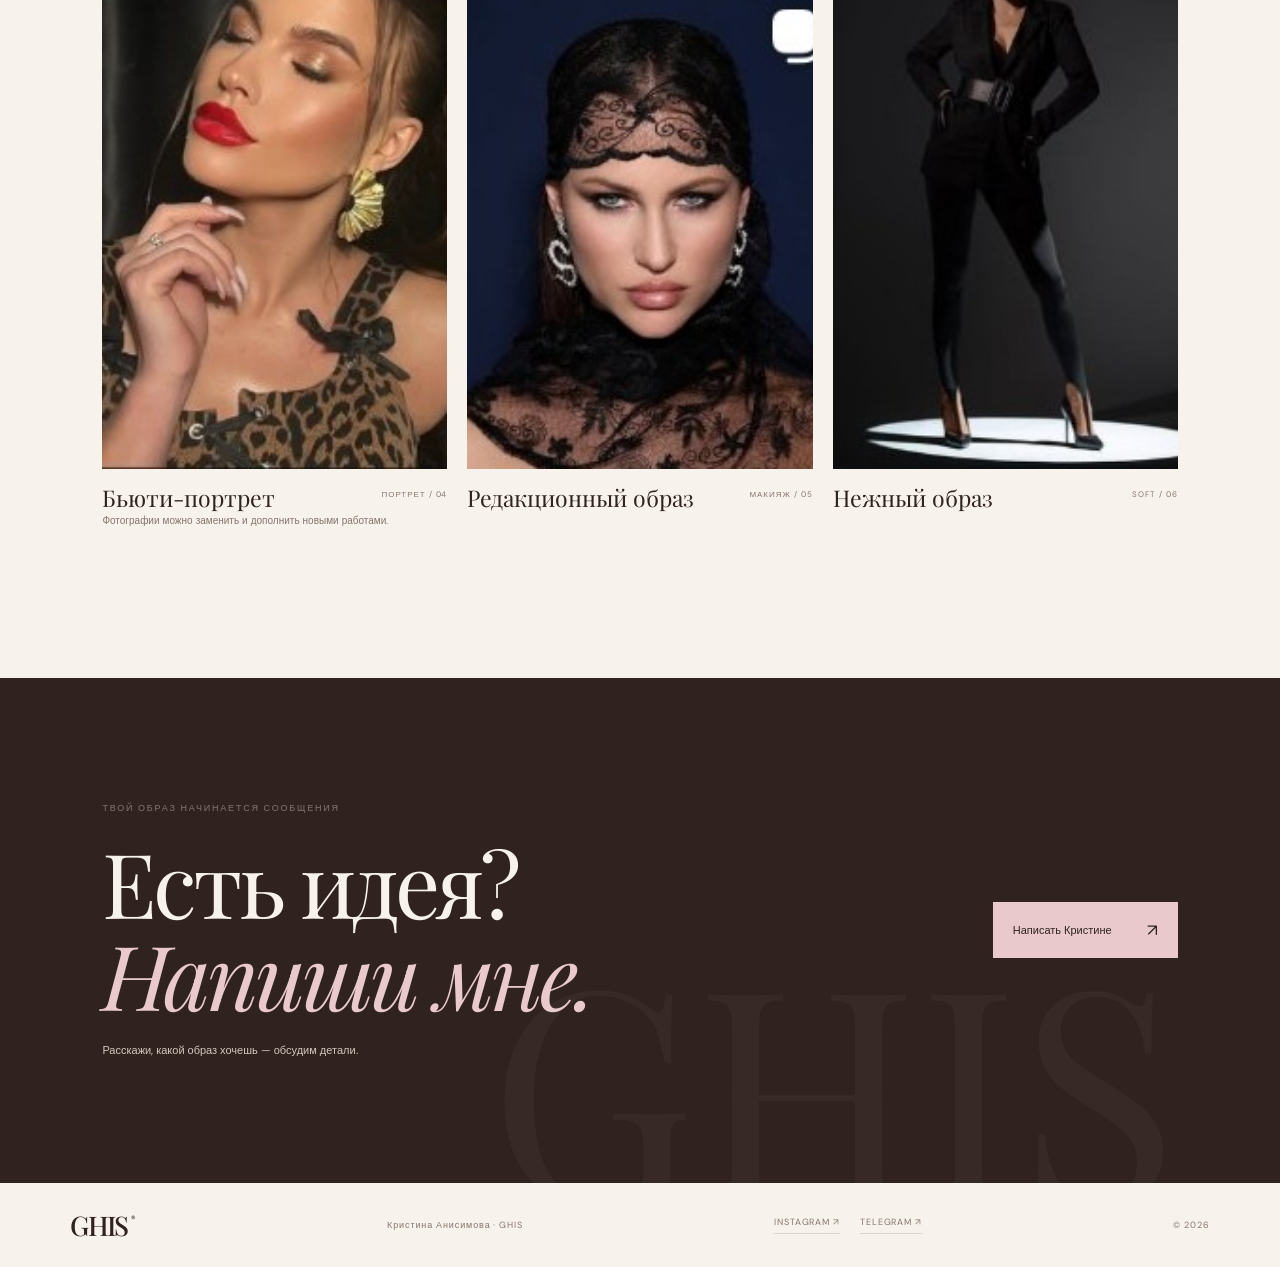
==== commit e96b8cf0: "Rebuild homepage around artist intro and filtered portfolio" ====
--- a/index.html
+++ b/index.html
@@ -3,24 +3,34 @@
 <head>
 <meta charset="utf-8"><meta name="viewport" content="width=device-width,initial-scale=1">
 <meta name="theme-color" content="#f7f2eb">
-<meta name="description" content="GHIS — макияж и причёски. Кристина Анисимова.">
-<title>GHIS — макияж и причёски</title>
+<meta name="description" content="GHIS — макияж и причёски Кристины Анисимовой. Портфолио и запись.">
+<title>GHIS — Кристина Анисимова</title>
 <link rel="preconnect" href="https://fonts.googleapis.com"><link rel="preconnect" href="https://fonts.gstatic.com" crossorigin>
 <link href="https://fonts.googleapis.com/css2?family=DM+Sans:wght@400;500;600&family=Playfair+Display:ital,wght@0,400;0,500;1,400&display=swap" rel="stylesheet">
 <link rel="stylesheet" href="styles.css"><script src="script.js" defer></script>
 </head>
 <body>
-<header class="header"><a class="logo" href="index.html">GHIS<span>®</span></a><nav><a href="index.html" aria-current="page">Главная</a><a href="portfolio.html">Работы</a><a href="#about">Обо мне</a><a href="contacts.html">Контакты</a></nav><a class="header-cta" href="https://t.me/anisimova_65" target="_blank" rel="noopener">Записаться <span>↗</span></a><button class="burger" aria-label="Открыть меню"><span></span><span></span></button></header>
-<div class="mobile-nav"><button class="mobile-close">ЗАКРЫТЬ ×</button><a href="index.html">Главная</a><a href="portfolio.html">Работы</a><a href="#about">Обо мне</a><a href="contacts.html">Контакты</a><a href="https://t.me/anisimova_65" target="_blank" rel="noopener">Записаться ↗</a></div>
+<header class="header"><a class="logo" href="index.html">GHIS<span>®</span></a><nav><a href="#about">О визажисте</a><a href="#works">Работы</a><a href="contacts.html">Написать мне</a></nav><a class="header-cta" href="contacts.html">Написать <span>↗</span></a><button class="burger" aria-label="Открыть меню"><span></span><span></span></button></header>
+<div class="mobile-nav"><button class="mobile-close">ЗАКРЫТЬ ×</button><a href="#about">О визажисте</a><a href="#works">Работы и фильтры</a><a href="contacts.html">Написать мне ↗</a></div>
 <main>
 <section class="hero">
-<div class="hero-kicker"><span>MAKEUP ARTIST</span><span>ЮЖНО-САХАЛИНСК</span></div>
-<div class="hero-title"><h1>Beauty,<br><em>in your way.</em></h1><p>Макияж и причёски<br>для твоего настроения.</p></div>
-<div class="hero-image"><img src="makeup-editorial.jpg" alt="Бьюти-образ"><span class="image-tag">GHIS / 001</span></div>
-<div class="hero-bottom"><span>КРИСТИНА АНИСИМОВА</span><a href="portfolio.html">СМОТРЕТЬ РАБОТЫ <b>↗</b></a></div>
+<div class="hero-kicker"><span>GHIS · MAKEUP ARTIST</span><span>ЮЖНО-САХАЛИНСК</span></div>
+<div class="hero-title"><p class="hero-brand">КРИСТИНА АНИСИМОВА</p><h1>Красота —<br><em>по-твоему.</em></h1><p>Макияж и образы, в которых ты остаёшься собой.</p></div>
+<div class="hero-image"><img src="makeup-editorial.jpg" alt="Бьюти-образ GHIS"><span class="image-tag">GHIS / BEAUTY</span></div>
+<div class="hero-bottom"><span>МАКИЯЖ · ОБРАЗЫ · ДЕТАЛИ</span><a href="#about">ЗНАКОМИМСЯ <b>↓</b></a></div>
 </section>
-<section class="intro section" id="about"><div class="section-label"><span>01</span><span>ОБО МНЕ</span></div><div class="intro-copy"><p class="overline">YOUR BEAUTY, YOUR RULES</p><h2>Не меняю тебя.<br><em>Подчёркиваю твоё.</em></h2><div class="intro-bottom"><p>Я Кристина. Здесь — пространство макияжа, деталей и образов, в которых можно оставаться собой.</p><a class="line-link" href="contacts.html">Познакомиться и записаться <span>↗</span></a></div></div><img class="intro-image" src="portrait-beauty.jpg" alt="Бьюти-портрет"></section>
-<section class="featured section"><div class="section-label"><span>02</span><span>ВЫБРАННЫЕ РАБОТЫ</span></div><div class="section-heading"><h2>Маленькие детали.<br><em>Большое чувство.</em></h2><a class="line-link" href="portfolio.html">Весь каталог <span>↗</span></a></div><div class="featured-grid"><a class="feature feature-one" href="portfolio.html"><img src="makeup-soft.jpg" alt="Мягкий макияж"><span><small>01 / SOFT</small>Мягкое сияние ↗</span></a><a class="feature feature-two" href="portfolio.html"><img src="makeup-red-lips.jpg" alt="Макияж с акцентом на губы"><span><small>02 / STATEMENT</small>Смелый акцент ↗</span></a><a class="feature feature-three" href="portfolio.html"><img src="makeup-eyes.jpg" alt="Акцент на глаза"><span><small>03 / DETAILS</small>Взгляд ↗</span></a></div></section>
-<section class="booking"><div><p class="overline">LET'S CREATE YOUR LOOK</p><h2>Твой следующий<br><em>любимый образ.</em></h2><p>Расскажешь, куда собираешься?</p></div><a href="contacts.html" class="booking-link">Обсудить образ <span>↗</span></a><span class="booking-mark">GHIS</span></section>
-</main><footer class="footer"><a class="logo" href="index.html">GHIS<span>®</span></a><span>Кристина Анисимова · Makeup & Hair</span><div><a href="https://www.instagram.com/mua.anisimova/" target="_blank" rel="noopener">INSTAGRAM ↗</a><a href="https://t.me/anisimova_65" target="_blank" rel="noopener">TELEGRAM ↗</a></div><small>© <span data-year></span></small></footer>
+<section class="intro section" id="about"><div class="section-label"><span>01</span><span>О ВИЗАЖИСТЕ</span></div><div class="intro-copy"><p class="overline">ЗНАКОМСТВО С GHIS</p><h2>Привет, я Кристина.<br><em>Создаём твой образ.</em></h2><div class="intro-bottom"><p>Я Кристина Анисимова, визажист. Здесь собраны мои бьюти-работы — от мягкого, естественного макияжа до выразительных образов с акцентом на глаза или губы. Выбирай настроение, смотри примеры и напиши мне, какой образ хочется создать для тебя.</p><a class="line-link" href="contacts.html">Обсудить свой образ <span>↗</span></a></div></div><img class="intro-image" src="portrait-beauty.jpg" alt="Портретный бьюти-образ"></section>
+<section class="portfolio-section section" id="works"><div class="section-label"><span>02</span><span>ПОРТФОЛИО</span></div><div class="section-heading"><h2>Выбери своё<br><em>настроение.</em></h2><p class="works-intro">Фильтруй работы по типу макияжа — нажми на категорию, чтобы увидеть подходящие образы.</p></div>
+<div class="catalog-filters" role="group" aria-label="Фильтры работ"><button class="active" data-filter="all" aria-pressed="true">Все работы</button><button data-filter="makeup" aria-pressed="false">Макияж</button><button data-filter="eyes" aria-pressed="false">Акцент на глаза</button><button data-filter="lips" aria-pressed="false">Акцент на губы</button><button data-filter="portrait" aria-pressed="false">Портреты</button></div>
+<div class="catalog-grid home-catalog">
+<article class="catalog-card" data-category="makeup"><img src="makeup-soft.jpg" alt="Мягкий макияж с естественным сиянием"><div class="catalog-meta"><h2>Мягкое сияние</h2><span>МАКИЯЖ / 01</span></div></article>
+<article class="catalog-card" data-category="lips"><img src="makeup-red-lips.jpg" alt="Макияж с акцентом на губы"><div class="catalog-meta"><h2>Цветовой акцент</h2><span>ГУБЫ / 02</span></div></article>
+<article class="catalog-card" data-category="eyes"><img src="makeup-eyes.jpg" alt="Макияж с акцентом на глаза"><div class="catalog-meta"><h2>Выразительный взгляд</h2><span>ГЛАЗА / 03</span></div></article>
+<article class="catalog-card" data-category="portrait"><img src="portrait-beauty.jpg" alt="Бьюти-портрет"><div class="catalog-meta"><h2>Бьюти-портрет</h2><span>ПОРТРЕТ / 04</span></div></article>
+<article class="catalog-card" data-category="makeup"><img src="makeup-editorial.jpg" alt="Редакционный макияж"><div class="catalog-meta"><h2>Редакционный образ</h2><span>МАКИЯЖ / 05</span></div></article>
+<article class="catalog-card" data-category="makeup"><img src="makeup-soft.jpg" alt="Нежный макияж"><div class="catalog-meta"><h2>Нежный образ</h2><span>SOFT / 06</span></div></article>
+</div><p class="catalog-note">Фотографии можно заменить и дополнить новыми работами.</p></section>
+<section class="booking"><div><p class="overline">ТВОЙ ОБРАЗ НАЧИНАЕТСЯ СООБЩЕНИЯ</p><h2>Есть идея?<br><em>Напиши мне.</em></h2><p>Расскажи, какой образ хочешь — обсудим детали.</p></div><a href="contacts.html" class="booking-link">Написать Кристине <span>↗</span></a><span class="booking-mark">GHIS</span></section>
+</main>
+<footer class="footer"><a class="logo" href="index.html">GHIS<span>®</span></a><span>Кристина Анисимова · GHIS</span><div><a href="https://www.instagram.com/mua.anisimova/" target="_blank" rel="noopener">INSTAGRAM ↗</a><a href="https://t.me/anisimova_65" target="_blank" rel="noopener">TELEGRAM ↗</a></div><small>© <span data-year></span></small></footer>
 </body></html>
--- a/styles.css
+++ b/styles.css
@@ -1,176 +1,4 @@
-:root{--milk:#f7f2eb;--paper:#eee5db;--rose:#dca6ad;--rose-pale:#f0d4d5;--coffee:#30241f;--muted:#81736b;--line:#ded2c7;--serif:'Playfair Display',Georgia,serif;--sans:'DM Sans',Arial,sans-serif;--page:1320px}
-*{box-sizing:border-box}html{scroll-behavior:smooth;scroll-padding-top:90px}body{margin:0;background:var(--milk);color:var(--coffee);font-family:var(--sans);-webkit-font-smoothing:antialiased}body.menu-open,body.viewer-open{overflow:hidden}a{color:inherit;text-decoration:none}button{font:inherit;color:inherit}button:focus-visible,a:focus-visible{outline:2px solid #b87982;outline-offset:5px}img{display:block;width:100%;height:100%;object-fit:cover}
-.site-header{height:86px;padding:0 clamp(22px,5.4vw,78px);position:fixed;inset:0 0 auto;z-index:30;display:flex;align-items:center;justify-content:space-between;gap:25px;border-bottom:1px solid transparent;transition:height .35s,background .35s,border-color .35s}.site-header.scrolled{height:66px;background:#f7f2ebed;backdrop-filter:blur(16px);border-color:var(--line)}.wordmark{font:500 38px/.8 var(--serif);letter-spacing:.09em;transition:letter-spacing .35s}.wordmark:hover{letter-spacing:.16em}.desktop-nav{display:flex;gap:clamp(20px,3vw,45px);align-items:center;font-size:11px}.desktop-nav a{position:relative;padding:8px 0}.desktop-nav a:after{content:"";position:absolute;left:0;right:100%;bottom:1px;height:1px;background:var(--rose);transition:right .3s}.desktop-nav a:hover:after{right:0}.header-telegram{display:inline-flex;align-items:center;gap:13px;font-size:10px;letter-spacing:.07em;border-bottom:1px solid #b88c89;padding:0 0 8px;transition:color .25s,border-color .25s}.header-telegram span{font-size:16px;transition:transform .25s}.header-telegram:hover{color:#b96f7c;border-color:#b96f7c}.header-telegram:hover span{transform:translate(3px,-3px)}.menu-toggle{display:none;background:none;border:0;padding:10px;cursor:pointer}.menu-toggle i{display:block;width:23px;height:1px;background:currentColor;margin:6px;transition:transform .3s}.menu-toggle[aria-expanded=true] i:first-child{transform:translateY(3.5px) rotate(45deg)}.menu-toggle[aria-expanded=true] i:last-child{transform:translateY(-3.5px) rotate(-45deg)}.mobile-menu{display:none}
-.hero{height:min(920px,100svh);min-height:610px;position:relative;overflow:hidden;background:#c7b4a7;color:#fff}.hero-image{position:absolute;inset:0;object-position:center 36%;animation:heroIn 1.5s ease both}.hero-shade{position:absolute;inset:0;background:linear-gradient(180deg,#21161015 0%,transparent 36%,#21161040 100%)}.hero-bottom{position:absolute;left:clamp(22px,5.4vw,78px);right:clamp(22px,5.4vw,78px);bottom:clamp(38px,7vh,82px);display:flex;justify-content:space-between;align-items:flex-end;gap:24px}.hero-title{font:400 clamp(110px,20vw,270px)/.72 var(--serif);letter-spacing:.04em;margin:0;text-shadow:0 2px 35px #3a241a22}.round-link{display:flex;align-items:center;gap:23px;padding:14px 0 12px;border-bottom:1px solid #ffffffaa;font-size:11px;line-height:1.55;margin-bottom:5px;transition:border-color .25s}.round-link b{font-size:22px;font-weight:400;transition:transform .3s}.round-link:hover{border-color:white}.round-link:hover b{transform:translate(4px,-4px)}
-.section-pad{padding:clamp(80px,10vw,148px) clamp(22px,7.2vw,110px)}.eyebrow{font-size:9px;letter-spacing:.2em;color:#9a7771;margin:0 0 25px}.section-intro{max-width:var(--page);margin:auto}.intro-line{display:flex;align-items:flex-end;justify-content:space-between;gap:25px}.intro-line h2,.about-text h2,.booking-copy h2{font:400 clamp(44px,7vw,88px)/1.04 var(--serif);letter-spacing:-.045em;margin:0}.intro-line h2 em,.about-text h2 em,.booking-copy h2 em{font-weight:400;color:#b87982}.text-link{display:inline-flex;align-items:center;gap:23px;font-size:11px;border-bottom:1px solid #c8aaa3;padding:0 0 10px;white-space:nowrap;transition:color .25s,border-color .25s}.text-link span{font-size:17px;transition:transform .25s}.text-link:hover{color:#a86672;border-color:#a86672}.text-link:hover span{transform:translate(3px,-3px)}
-.teaser-grid{display:grid;grid-template-columns:1.02fr 1.15fr .78fr;align-items:start;gap:clamp(12px,2.4vw,34px);max-width:var(--page);margin:62px auto 0}.teaser-card{position:relative;display:block;overflow:hidden;background:#e3d5ca}.teaser-card img{transition:transform .8s cubic-bezier(.2,.7,.2,1);filter:saturate(.88)}.teaser-card:hover img{transform:scale(1.035)}.card-tall{aspect-ratio:.72}.card-wide{aspect-ratio:.85;margin-top:90px}.card-small{aspect-ratio:.75;margin-top:20px}.image-caption{position:absolute;left:18px;right:18px;bottom:18px;display:flex;flex-direction:column;gap:7px;color:white;font:20px var(--serif);text-shadow:0 1px 12px #38251c55}.image-caption small{font:9px var(--sans);letter-spacing:.16em}.teaser-footer{max-width:var(--page);margin:28px auto 0;padding-top:17px;border-top:1px solid var(--line);display:flex;justify-content:space-between;gap:18px;font-size:8px;letter-spacing:.15em;color:var(--muted)}.teaser-footer a{color:var(--coffee);transition:color .2s}.teaser-footer a:hover{color:#b87982}
-.about-section{display:grid;grid-template-columns:1.05fr .95fr;gap:clamp(40px,9vw,140px);align-items:center;background:#efe7de}.about-visual{height:clamp(430px,63vw,730px);position:relative;background:#dfcec2}.about-visual img{object-position:center 30%}.vertical-note{position:absolute;right:-27px;top:25px;writing-mode:vertical-rl;font-size:9px;letter-spacing:.2em}.photo-index{position:absolute;left:18px;bottom:18px;color:#fff;font-size:9px;letter-spacing:.15em}.about-text{padding:20px 0}.about-name{font:italic 21px var(--serif);margin:38px 0 14px}.about-placeholder{font-size:12px;line-height:1.9;color:var(--muted);max-width:360px;margin:0 0 28px}
-.services-section .intro-line{align-items:flex-end}.section-note{max-width:190px;font-size:11px;line-height:1.8;color:var(--muted);margin:0 0 8px}.story-list{margin:60px auto 0;max-width:var(--page);border-top:1px solid var(--line)}.story{display:grid;grid-template-columns:1.05fr 1fr;gap:clamp(25px,7vw,100px);align-items:center;padding:28px 0;border-bottom:1px solid var(--line)}.story:nth-child(even) img{order:2}.story img{height:clamp(240px,37vw,470px);object-position:center 35%;background:#e2d3c8}.story div{padding:25px}.story span{font-size:10px;color:#b87982;letter-spacing:.15em}.story h3{font:400 clamp(35px,5vw,62px) var(--serif);margin:20px 0 10px}.story p{font-size:11px;color:var(--muted)}
-.booking-section{height:clamp(560px,72vw,790px);position:relative;display:flex;align-items:center;overflow:hidden;color:#fff;background:#6e5a50}.booking-section>img{position:absolute;inset:0;object-position:center 34%;filter:saturate(.78)}.booking-overlay{position:absolute;inset:0;background:linear-gradient(90deg,#241913b8,#24191325 100%)}.booking-copy{position:relative;z-index:1;padding:clamp(25px,8vw,120px);max-width:850px}.booking-copy .eyebrow{color:#f0d4d5}.booking-copy h2{font-size:clamp(48px,8vw,98px);margin-bottom:36px}.booking-copy h2 em{color:#f0d4d5}.button{display:inline-flex;align-items:center;justify-content:space-between;gap:36px;padding:17px 21px;border:1px solid transparent;cursor:pointer;font-size:11px;letter-spacing:.03em;transition:background .25s,color .25s,transform .25s,border-color .25s}.button-light{background:var(--rose-pale);color:var(--coffee)}.button:hover{transform:translateY(-2px);background:#fff}.button span{font-size:18px}.button:active{transform:translateY(0)}.contact-options{display:flex;gap:25px;flex-wrap:wrap;margin-top:20px}.contact-options a{font-size:12px;padding-bottom:8px;border-bottom:1px solid #ffffff9c;transition:color .2s}.contact-options a:hover{color:var(--rose-pale)}.contact-options[hidden]{display:none}.booking-label{position:absolute;right:clamp(22px,5.4vw,78px);bottom:34px;font-size:9px;letter-spacing:.2em}.site-footer{padding:30px clamp(22px,5.4vw,78px);display:flex;align-items:center;justify-content:space-between;gap:18px;flex-wrap:wrap}.site-footer .wordmark{font-size:28px}.site-footer>span,.site-footer>a:not(.wordmark),.site-footer small{font-size:9px;letter-spacing:.12em}.site-footer>a:not(.wordmark){border-bottom:1px solid var(--line);padding-bottom:7px;transition:border-color .2s}.site-footer>a:not(.wordmark):hover{border-color:var(--rose)}
-.intro{position:fixed;inset:0;background:var(--milk);z-index:100;display:flex;align-items:center;justify-content:center;gap:.06em;font:400 clamp(42px,9vw,90px) var(--serif);letter-spacing:.1em;animation:introOut .8s ease 1.55s forwards;pointer-events:none}.intro span{opacity:0;animation:letterIn .55s ease forwards}.intro span:nth-child(2){animation-delay:.13s}.intro span:nth-child(3){animation-delay:.26s}.intro span:nth-child(4){animation-delay:.39s}.reveal{opacity:0;transform:translateY(20px);transition:opacity .8s ease,transform .8s ease}.reveal.is-visible{opacity:1;transform:none}@keyframes letterIn{to{opacity:1}}@keyframes introOut{to{opacity:0;visibility:hidden}}@keyframes heroIn{from{transform:scale(1.045);opacity:.75}to{transform:scale(1);opacity:1}}
-/* Portfolio editorial system */.portfolio-main{padding:135px clamp(22px,7.2vw,110px) 90px}.portfolio-heading{position:relative;padding:30px 0 48px}.back-link{font-size:11px;display:inline-block;margin-bottom:58px;border-bottom:1px solid var(--line);padding-bottom:8px;transition:color .2s}.back-link:hover{color:#b87982}.portfolio-heading .eyebrow{margin-bottom:20px}.portfolio-heading h1{font:400 clamp(64px,11vw,138px)/.92 var(--serif);letter-spacing:-.05em;margin:0}.portfolio-heading h1 em{color:#b87982;font-weight:400}.portfolio-lead{font-size:12px;color:var(--muted);margin:24px 0 0;max-width:560px;line-height:1.8}.filters-wrap{position:sticky;top:66px;z-index:15;display:flex;flex-wrap:wrap;align-items:center;gap:8px 18px;padding:13px 0 12px;background:#f7f2ebed;backdrop-filter:blur(16px);border-bottom:1px solid var(--line)}.filters-label{flex:0 0 100%;font-size:9px;letter-spacing:.2em;color:#9a7771;margin:0 0 1px}.filters{display:flex;flex:1;min-width:0;gap:7px;overflow-x:auto;scrollbar-width:none;padding:1px 0 3px}.filters::-webkit-scrollbar{display:none}.filter{flex:0 0 auto;border:1px solid #d8c9bd;border-radius:99px;padding:10px 16px;background:transparent;font-size:10px;cursor:pointer;transition:background .22s,border-color .22s,color .22s,transform .22s}.filter:hover{border-color:#c89aa0;transform:translateY(-1px)}.filter.active{background:var(--rose-pale);border-color:var(--rose-pale);color:#513b38}.economy-toggle{flex:0 0 auto;border:0;background:none;font-size:10px;color:var(--muted);cursor:pointer;white-space:nowrap;padding:10px 0 10px 10px;transition:color .2s}.economy-toggle span{color:#b87982;margin-left:6px}.economy-toggle.on{color:#9e5d69}.portfolio-grid{display:grid;grid-template-columns:repeat(12,minmax(0,1fr));gap:clamp(12px,1.7vw,24px);padding-top:30px;align-items:start}.work-card{position:relative;display:block;border:0;padding:0;text-align:left;cursor:pointer;overflow:hidden;background:#e3d5ca;grid-column:span 4;aspect-ratio:.77;color:var(--coffee)}.work-card img{transition:transform .7s cubic-bezier(.2,.7,.2,1);filter:saturate(.9)}.work-card:hover img{transform:scale(1.035)}.work-card:after{content:"";position:absolute;inset:auto 0 0;height:34%;background:linear-gradient(transparent,#25191375);opacity:.45;transition:opacity .3s;pointer-events:none}.work-card:hover:after{opacity:.7}.work-large{grid-column:span 5;aspect-ratio:.78}.work-tall{grid-column:span 4;aspect-ratio:.68;margin-top:72px}.work-small{grid-column:span 3;aspect-ratio:.74;margin-top:20px}.work-meta{position:absolute;z-index:1;left:18px;right:15px;bottom:18px;display:flex;flex-direction:column;gap:7px;color:white;pointer-events:none}.work-meta small{font-size:8px;letter-spacing:.14em}.work-meta b{font:400 clamp(16px,2.1vw,24px) var(--serif);line-height:1.15}.work-card[hidden]{display:none}.portfolio-bottom{display:flex;justify-content:space-between;gap:20px;margin-top:55px}.viewer{position:fixed;inset:0;z-index:80;background:#1f1917f7;display:flex;align-items:center;justify-content:center;opacity:0;visibility:hidden;transition:opacity .25s,visibility .25s;color:var(--milk)}.viewer.open{opacity:1;visibility:visible}.viewer-image{position:absolute;width:auto;height:auto;max-width:min(82vw,1050px);max-height:86vh;object-fit:contain;box-shadow:0 15px 65px #0003}.viewer-close,.viewer-prev,.viewer-next{position:absolute;z-index:4;background:none;border:0;color:white;cursor:pointer}.viewer-close{right:clamp(20px,4vw,60px);top:20px;font-size:36px;font-weight:300}.viewer-prev,.viewer-next{top:50%;font:300 45px var(--serif);padding:20px;transform:translateY(-50%)}.viewer-prev{left:clamp(8px,3vw,45px)}.viewer-next{right:clamp(8px,3vw,45px)}.viewer-caption{position:absolute;z-index:3;left:clamp(20px,5vw,70px);bottom:clamp(25px,5vh,60px);max-width:360px;text-shadow:0 1px 8px #0005}.viewer-caption small{font-size:9px;letter-spacing:.18em;color:var(--rose-pale)}.viewer-caption h2{font:400 clamp(28px,4vw,48px) var(--serif);margin:9px 0 13px}.viewer-details{border:0;border-bottom:1px solid #ffffff80;padding:0 0 7px;background:none;color:white;font-size:11px;cursor:pointer}.viewer-description p{font-size:11px;line-height:1.8;color:#ddd0c9}.viewer-description a{display:inline-block;font-size:11px;border-bottom:1px solid var(--rose);padding-bottom:7px}.viewer-description[hidden]{display:none}.economy-mode .work-card img{filter:none}.economy-mode .work-card:hover img{transform:none}.economy-mode .reveal{transition:none}.economy-mode *{scroll-behavior:auto!important}
-@media(max-width:900px){.desktop-nav{gap:18px}.desktop-nav a{font-size:10px}.wordmark{font-size:33px}.site-header{gap:18px}.about-section{gap:45px}.work-tall{margin-top:45px}}
-@media(max-width:700px){html{scroll-padding-top:72px}.site-header{height:70px;padding:0 20px;gap:10px}.site-header.scrolled{height:62px}.wordmark{font-size:31px}.desktop-nav{display:none}.header-telegram{margin-left:auto;margin-right:5px;font-size:10px}.menu-toggle{display:block}.mobile-menu{display:flex;position:fixed;inset:0;background:#30241f;color:var(--milk);z-index:40;flex-direction:column;padding:27px 24px 25px;transform:translateY(-101%);transition:transform .65s cubic-bezier(.7,0,.2,1);visibility:hidden}.mobile-menu.open{transform:translateY(0);visibility:visible}.menu-close{align-self:flex-end;background:none;border:0;color:var(--milk);font-size:9px;letter-spacing:.15em;padding:10px 0;cursor:pointer}.menu-close span{font-size:20px;color:var(--rose);margin-left:10px}.mobile-menu nav{display:flex;flex-direction:column;gap:10px;margin:auto 0}.mobile-menu nav a{font:400 clamp(42px,11vw,62px) var(--serif);padding:8px 0;border-bottom:1px solid #ffffff22}.mobile-menu sup{font:9px var(--sans);color:var(--rose);vertical-align:top;margin-left:8px}.mobile-menu>p{font-size:8px;letter-spacing:.2em;color:#c4ada4}.hero{height:92svh;min-height:590px;max-height:820px}.hero-image{object-position:56% center}.hero-bottom{left:20px;right:20px;bottom:43px;align-items:flex-end;gap:18px}.hero-title{font-size:clamp(94px,24vw,165px)}.round-link{font-size:10px;gap:12px;white-space:nowrap}.section-pad{padding:78px 20px}.intro-line{align-items:flex-start;gap:20px}.intro-line h2,.about-text h2{font-size:clamp(43px,11.7vw,66px)}.intro-line>.text-link{margin-top:12px;gap:8px;font-size:10px}.teaser-grid{grid-template-columns:1fr 1fr;gap:12px;margin-top:36px}.card-tall{grid-row:span 2;aspect-ratio:.59}.card-wide{margin-top:32px;aspect-ratio:.72}.card-small{margin-top:0;aspect-ratio:.75}.image-caption{left:10px;right:8px;bottom:12px;font-size:17px}.image-caption small{font-size:8px}.teaser-footer{font-size:7px;line-height:1.6}.about-section{grid-template-columns:1fr;gap:36px}.about-visual{height:112vw;max-height:590px;margin-right:18px}.vertical-note{right:-20px}.about-name{margin-top:26px}.services-section .intro-line{display:block}.section-note{margin-top:18px}.story-list{margin-top:36px}.story{grid-template-columns:1fr;gap:12px;padding:20px 0}.story:nth-child(even) img{order:0}.story img{height:100vw;max-height:450px}.story div{padding:15px 0}.story h3{margin:10px 0}.booking-section{height:680px}.booking-section>img{object-position:58% center}.booking-overlay{background:linear-gradient(0deg,#241913b8,#24191325)}.booking-copy{padding:25px;align-self:flex-end;margin-bottom:65px}.booking-copy h2{font-size:clamp(48px,13vw,72px)}.contact-options{gap:18px}.booking-label{bottom:20px}.site-footer{padding:24px 20px;display:grid;grid-template-columns:1fr 1fr}.site-footer .wordmark{grid-column:1}.site-footer>span{text-align:right}.site-footer small{text-align:right}.site-footer>a:not(.wordmark){justify-self:start}.intro{animation-duration:.6s;animation-delay:1.2s}.intro span{animation-duration:.4s}
-.portfolio-main{padding:104px 20px 65px}.back-link{margin-bottom:43px}.portfolio-heading{padding:20px 0 35px}.portfolio-heading h1{font-size:clamp(65px,17vw,100px)}.portfolio-heading h1 em{font-size:.83em}.portfolio-lead{font-size:11px;margin-top:19px}.filters-wrap{top:61px;display:block;margin:0 -20px;padding:11px 20px 10px;gap:0}.filters-label{margin:0 0 8px}.filters{width:100%;gap:6px}.filter{padding:9px 13px;font-size:9px}.economy-toggle{display:block;padding:9px 0 0;font-size:9px}.portfolio-grid{grid-template-columns:repeat(2,minmax(0,1fr));gap:12px;padding-top:19px}.work-card,.work-large,.work-tall,.work-small{grid-column:span 1;aspect-ratio:.69;margin-top:0}.work-card:nth-child(3n+1){margin-top:25px}.work-card:nth-child(4n){aspect-ratio:.8}.work-meta{left:10px;right:8px;bottom:11px;gap:5px}.work-meta small{font-size:7px}.work-meta b{font-size:18px}.viewer-image{max-width:100vw;max-height:76vh}.viewer-caption{left:20px;right:20px;bottom:22px}.viewer-prev,.viewer-next{font-size:32px;padding:8px;top:42%}.viewer-prev{left:4px}.viewer-next{right:4px}.viewer-close{top:12px;right:17px}.portfolio-bottom{margin-top:35px}.portfolio-bottom .text-link{font-size:10px;gap:8px}}
-@media(prefers-reduced-motion:reduce){html{scroll-behavior:auto}*,*:before,*:after{animation-duration:.01ms!important;animation-delay:0ms!important;transition-duration:.01ms!important}.intro{display:none}.reveal{opacity:1;transform:none}.work-card img{transition:none}}
-
-/* Portfolio cards: editorial image first, captions below — no dark image overlay */
-.work-card{aspect-ratio:auto;overflow:visible;background:transparent;display:flex;flex-direction:column;align-self:start;gap:12px}
-.work-card:after{display:none}
-.work-card img{width:100%;height:auto;aspect-ratio:.78;object-fit:cover;background:#e3d5ca}
-.work-large img{aspect-ratio:.78}
-.work-tall img{aspect-ratio:.68}
-.work-small img{aspect-ratio:.74}
-.work-meta{position:static;display:flex;gap:6px;color:var(--coffee);text-shadow:none;padding:0 2px 2px;transition:color .2s}
-.work-meta small{color:#9a7771;font-size:8px;letter-spacing:.14em}
-.work-meta b{font:400 clamp(16px,2vw,23px)/1.15 var(--serif);color:var(--coffee);opacity:0;max-height:0;overflow:hidden;transition:opacity .25s,max-height .25s}
-.work-card:hover .work-meta b,.work-card:focus-visible .work-meta b{opacity:1;max-height:3em}
-.work-card:hover .work-meta small{color:#b87982}
-.work-card:hover img{transform:scale(1.015)}
-.work-card[hidden]{display:none}
-@media(max-width:700px){
- .work-card,.work-large,.work-tall,.work-small{aspect-ratio:auto;margin-top:0;gap:8px}
- .work-card img,.work-large img,.work-tall img,.work-small img{aspect-ratio:.69}
- .work-card:nth-child(3n+1){margin-top:25px}
- .work-card:nth-child(4n) img{aspect-ratio:.8}
- .work-meta{left:auto;right:auto;bottom:auto;padding:0 1px}
- .work-meta small{font-size:7px}
- .work-meta b{opacity:1;max-height:3em;font-size:17px}
-}
-@media(prefers-reduced-motion:reduce){.work-meta b{transition:none}}
-
-/* Button system: clear primary action, restrained editorial controls */
-.header-telegram{border:1px solid var(--rose);background:var(--rose-pale);padding:12px 15px;color:var(--coffee);border-radius:0;line-height:1;gap:12px}
-.header-telegram:hover{background:var(--coffee);border-color:var(--coffee);color:var(--milk)}
-.header-telegram span{font-size:14px}
-.round-link{min-width:150px;justify-content:space-between}
-.button-light{min-width:205px}
-.filter:active{transform:scale(.98)}
-.economy-toggle:focus-visible,.viewer-details:focus-visible,.menu-close:focus-visible{outline:1px solid var(--rose);outline-offset:4px}
-@media(max-width:700px){.header-telegram{padding:10px 11px;font-size:9px;gap:7px}.header-telegram span{font-size:13px}.round-link{min-width:125px}.button-light{min-width:190px}}
-
-/* Dedicated contacts page */
-.desktop-nav a[aria-current=page]{color:#a86672}
-.contacts-main{padding:clamp(115px,13vw,170px) clamp(22px,7.2vw,110px) 0}
-.contacts-hero{max-width:var(--page);margin:0 auto;min-height:620px;display:grid;grid-template-columns:.9fr 1.1fr;align-items:center;gap:clamp(40px,8vw,120px)}
-.contacts-copy{padding:35px 0 65px}
-.contacts-copy h1{font:400 clamp(55px,8vw,104px)/.98 var(--serif);letter-spacing:-.05em;margin:0}
-.contacts-copy h1 em{font-weight:400;color:#b87982}
-.contacts-lead{font-size:12px;line-height:1.9;color:var(--muted);max-width:330px;margin:26px 0 36px}
-.contact-link-list{border-top:1px solid var(--line);max-width:470px}
-.contact-link{display:grid;grid-template-columns:48px 1fr 22px;gap:15px;align-items:center;padding:22px 0;border-bottom:1px solid var(--line);transition:padding .25s,color .25s}
-.contact-link:hover{padding-left:8px;color:#a86672}
-.contact-icon{width:42px;height:42px;border:1px solid #d8c3b9;border-radius:50%;display:grid;place-items:center;font-size:20px;color:#a86672;transition:background .25s,color .25s,border-color .25s}
-.contact-link-primary .contact-icon{background:var(--rose-pale);border-color:var(--rose-pale);color:var(--coffee)}
-.contact-link>span:nth-child(2){display:flex;flex-direction:column;gap:7px}
-.contact-link small{font-size:8px;letter-spacing:.15em;color:var(--muted)}
-.contact-link b{font:400 27px var(--serif);color:var(--coffee)}
-.contact-arrow{font-size:18px;transition:transform .25s}
-.contact-link:hover .contact-arrow{transform:translate(3px,-3px)}
-.contacts-back{margin-top:30px}
-.contacts-art{height:clamp(480px,61vw,740px);position:relative;background:#dfcec2;overflow:hidden}
-.contacts-art img{object-position:center 27%;transition:transform 1s cubic-bezier(.2,.7,.2,1)}
-.contacts-art:hover img{transform:scale(1.025)}
-.contacts-art-note{position:absolute;right:18px;top:20px;writing-mode:vertical-rl;font-size:9px;letter-spacing:.2em;color:#f7f2eb}
-.contacts-art-index{position:absolute;left:20px;bottom:20px;color:#fff;font-size:9px;letter-spacing:.15em}
-.contacts-bottom{margin:70px calc(clamp(22px,7.2vw,110px) * -1) 0;padding:24px clamp(22px,7.2vw,110px);display:flex;align-items:center;justify-content:space-between;gap:15px;flex-wrap:wrap;border-top:1px solid var(--line);font-size:8px;letter-spacing:.14em;color:var(--muted)}
-.contacts-bottom a{color:var(--coffee);border-bottom:1px solid #c8aaa3;padding-bottom:7px}
-@media(max-width:700px){.contacts-main{padding:100px 20px 0}.contacts-hero{grid-template-columns:1fr;gap:20px;min-height:0}.contacts-copy{padding:28px 0 15px}.contacts-copy h1{font-size:clamp(56px,14vw,78px)}.contacts-lead{margin:22px 0 28px}.contact-link{padding:18px 0}.contacts-art{height:110vw;max-height:560px;margin-left:18px}.contacts-bottom{margin:48px -20px 0;padding:22px 20px;display:grid;grid-template-columns:1fr 1fr;line-height:1.7}.contacts-bottom span:nth-child(2){text-align:right}.contacts-bottom a{grid-column:1/-1;justify-self:start;margin-top:5px}}
-
-
-/* GHIS refinement pass — coherent editorial rhythm and honest placeholders */
-:root{--milk:#f7f2eb;--rose-pale:#e9c9cc;--rose:#c68f98;--coffee:#30231f;--muted:#85766e;--line:#ded3c9;--serif:"Playfair Display",Georgia,serif;--sans:"DM Sans",Arial,sans-serif;--page:1240px}
-body{font-family:var(--sans);color:var(--coffee);background:var(--milk)}
-a,button{-webkit-tap-highlight-color:transparent}
-a:focus-visible,button:focus-visible{outline:1px solid #a86672;outline-offset:4px}
-.site-header{padding-inline:clamp(20px,5.4vw,78px);background:var(--milk);border-bottom:1px solid #ded3c966}
-.site-header.scrolled{box-shadow:0 8px 30px #30231f08}
-.desktop-nav a{transition:color .2s}
-.hero{background:#d8c7bc}
-.hero-image{animation:heroIn 1.3s cubic-bezier(.2,.7,.2,1) both}
-.hero-shade{background:linear-gradient(0deg,#2017137a 0%,#20171300 38%)}
-.hero-title{font-size:clamp(100px,18vw,250px);letter-spacing:-.075em}
-.round-link{border-bottom:1px solid #ffffffa6;padding:0 0 12px}
-.section-pad{padding-block:clamp(85px,11vw,155px)}
-.eyebrow{letter-spacing:.2em}
-.intro-line h2,.about-text h2{letter-spacing:-.045em}
-.teaser-grid{gap:clamp(12px,2vw,28px)}
-.teaser-card img{background:#e5d6cb}
-.image-caption{font-size:clamp(19px,2.4vw,30px)}
-.about-section{padding-top:clamp(60px,9vw,120px);padding-bottom:clamp(100px,13vw,175px)}
-.about-visual{background:#e5d6cb}
-.about-text{max-width:500px}
-.services-section{padding-top:0}
-.story-list{border-top:1px solid var(--line)}
-.story{border-bottom:1px solid var(--line)}
-.booking-section{background:#59453d}
-.booking-overlay{background:linear-gradient(90deg,#241913c9 0%,#24191355 58%,#24191315 100%)}
-.button-light{font-weight:500}
-.site-footer{border-top:1px solid var(--line)}
-/* Catalog: no hidden titles, no dark gradient pretending the placeholders are photos */
-.portfolio-main{max-width:1600px;margin-inline:auto}
-.portfolio-heading{max-width:1240px;margin-inline:auto;padding-top:14px}
-.portfolio-heading h1{max-width:1100px}
-.portfolio-lead{font-size:13px;max-width:500px}
-.filters-wrap{border-bottom:1px solid var(--line);box-shadow:0 10px 24px #30231f04}
-.portfolio-grid{gap:clamp(18px,2.4vw,34px);padding-top:38px}
-.work-card{gap:13px}
-.work-card img{background:#e7d9cf;transition:transform .7s cubic-bezier(.2,.7,.2,1),filter .35s}
-.work-card:hover img{transform:scale(1.018);filter:saturate(1.03)}
-.work-meta{gap:8px}
-.work-meta small{font-size:9px;letter-spacing:.16em;line-height:1.5}
-.work-meta b,.work-card:hover .work-meta b,.work-card:focus-visible .work-meta b{opacity:1;max-height:none;font-size:clamp(17px,2vw,25px);line-height:1.2}
-.work-card:nth-child(3n+2){margin-top:70px}
-.work-card:nth-child(3n){margin-top:22px}
-.work-large img{aspect-ratio:.82}
-.work-tall img{aspect-ratio:.7}
-.work-small img{aspect-ratio:.8}
-.work-card[hidden]{display:none!important}
-.portfolio-bottom{padding-top:24px;border-top:1px solid var(--line)}
-.economy-toggle{border-bottom:1px solid transparent}
-.economy-toggle:hover{border-color:var(--rose)}
-.viewer{background:#201916fa}
-.viewer-image{box-shadow:none}
-.viewer-caption{max-width:420px}
-.contacts-main{max-width:1600px;margin-inline:auto}
-.contacts-art{background:#e5d6cb}
-@media(max-width:700px){
- .site-header{background:var(--milk)}
- .hero{min-height:560px}
- .hero-title{font-size:clamp(92px,23vw,150px)}
- .section-pad{padding-block:76px}
- .teaser-grid{gap:10px}
- .image-caption{font-size:18px}
- .portfolio-main{padding-top:96px}
- .portfolio-heading h1{font-size:clamp(58px,15vw,90px)}
- .filters-wrap{box-shadow:0 7px 18px #30231f05}
- .portfolio-grid{gap:22px 12px;padding-top:24px}
- .work-card,.work-large,.work-tall,.work-small{margin-top:0}
- .work-card:nth-child(3n+1){margin-top:0}
- .work-card:nth-child(3n+2),.work-card:nth-child(3n){margin-top:18px}
- .work-card img,.work-large img,.work-tall img,.work-small img{aspect-ratio:.68}
- .work-card:nth-child(4n) img{aspect-ratio:.82}
- .work-meta b,.work-card:hover .work-meta b,.work-card:focus-visible .work-meta b{font-size:17px}
- .work-meta small{font-size:7px}
- .booking-overlay{background:linear-gradient(0deg,#241913d1 0%,#24191335 75%)}
-}
-
-
-/* Home hero header sits on the portrait, then becomes a quiet milk navigation on scroll */
-body.home .site-header{position:fixed;inset:0 0 auto;z-index:35;background:transparent;border-bottom-color:transparent;box-shadow:none;color:#fff;transition:background .3s,color .3s,border-color .3s,height .3s}
-body.home .site-header .wordmark,body.home .site-header .desktop-nav a{color:#fff}
-body.home .site-header .desktop-nav a:hover{color:#f0d4d5}
-body.home .site-header .header-telegram{background:#f7f2eb12;border-color:#ffffffa8;color:#fff}
-body.home .site-header .header-telegram:hover{background:var(--rose-pale);border-color:var(--rose-pale);color:var(--coffee)}
-body.home .site-header .menu-toggle i{background:#fff}
-body.home .site-header.scrolled{background:#f7f2ebf5;border-bottom-color:var(--line);backdrop-filter:blur(16px);box-shadow:0 8px 30px #30231f08;color:var(--coffee)}
-body.home .site-header.scrolled .wordmark,body.home .site-header.scrolled .desktop-nav a{color:var(--coffee)}
-body.home .site-header.scrolled .desktop-nav a:hover{color:#a86672}
-body.home .site-header.scrolled .header-telegram{background:var(--rose-pale);border-color:var(--rose-pale);color:var(--coffee)}
-body.home .site-header.scrolled .menu-toggle i{background:var(--coffee)}
-body.home .hero{margin-top:0}
-@media(max-width:700px){
- body.home .site-header{height:70px;background:linear-gradient(180deg,#24191355,transparent);border:0}
- body.home .site-header.scrolled{height:62px;background:#f7f2ebf5;border-bottom:1px solid var(--line)}
- body.home .site-header.scrolled .header-telegram{background:var(--rose-pale);color:var(--coffee)}
-}
+:root{--milk:#f7f2eb;--beige:#ded0c4;--rose:#e9c9cc;--rose-deep:#c68f98;--brown:#30231f;--muted:#85766e;--line:#ded3c9;--serif:"Playfair Display",Georgia,serif;--sans:"DM Sans",Arial,sans-serif}
+*{box-sizing:border-box}html{scroll-behavior:smooth;scroll-padding-top:85px}body{margin:0;background:var(--milk);color:var(--brown);font-family:var(--sans);-webkit-font-smoothing:antialiased}img{display:block;width:100%;height:100%;object-fit:cover}a{color:inherit;text-decoration:none}button{font:inherit;color:inherit}.header{height:82px;display:flex;align-items:center;justify-content:space-between;padding:0 clamp(20px,5.5vw,84px);position:absolute;z-index:10;top:0;left:0;right:0;border-bottom:1px solid #f7f2eb38;color:var(--milk)}.logo{font:500 31px/.9 var(--serif);letter-spacing:-.07em}.logo span{font:9px var(--sans);vertical-align:top;margin-left:4px;letter-spacing:0}.header nav{display:flex;gap:clamp(18px,3vw,42px)}.header nav a{font-size:11px;opacity:.85;transition:opacity .2s}.header nav a:hover,.header nav a[aria-current=page]{opacity:1}.header-cta{display:flex;gap:20px;align-items:center;padding:12px 15px;background:var(--rose);color:var(--brown);font-size:10px}.header-cta span{font-size:15px}.burger,.mobile-nav{display:none}.hero{position:relative;min-height:760px;height:100svh;max-height:1050px;background:#8e7164;color:var(--milk);overflow:hidden;padding:130px clamp(20px,5.5vw,84px) 35px;display:flex;flex-direction:column;justify-content:space-between}.hero:before{content:"";position:absolute;inset:0;background:linear-gradient(90deg,#2017139c 0%,#20171328 52%,#20171305 100%);z-index:1}.hero-image{position:absolute;inset:0 0 0 31%;height:100%;width:69%;object-fit:cover;object-position:center 35%}.hero-kicker,.hero-title,.hero-bottom{position:relative;z-index:2;display:flex;justify-content:space-between}.hero-kicker{font-size:9px;letter-spacing:.19em}.hero-title{display:block;margin:auto 0;max-width:800px}.hero-title h1{font:400 clamp(78px,12vw,165px)/.86 var(--serif);letter-spacing:-.065em;margin:0 0 25px}.hero-title h1 em,.intro h2 em,.section-heading h2 em,.booking h2 em{font-weight:400;color:var(--rose)}.hero-title p{font-size:12px;line-height:1.8;margin-left:8px}.hero-bottom{font-size:9px;letter-spacing:.15em;align-items:center;border-top:1px solid #ffffff70;padding-top:17px}.hero-bottom a{display:flex;gap:22px;align-items:center}.hero-bottom b{font-size:16px;font-weight:400}.section{padding:clamp(80px,11vw,155px) clamp(20px,8vw,125px)}.section-label{display:flex;gap:22px;font-size:9px;letter-spacing:.18em;color:var(--muted);border-top:1px solid var(--line);padding-top:13px}.section-label span:first-child{color:var(--rose-deep)}.intro{display:grid;grid-template-columns:1fr 1.2fr .8fr;gap:clamp(22px,5vw,75px);align-items:start}.intro .section-label{grid-column:1/-1}.intro-copy{padding-top:18px}.overline{font-size:9px;letter-spacing:.2em;color:var(--muted)}.intro h2,.section-heading h2,.booking h2{font:400 clamp(42px,6.2vw,83px)/1.03 var(--serif);letter-spacing:-.045em;margin:22px 0}.intro h2 em,.section-heading h2 em{color:var(--rose-deep)}.intro-bottom{margin-top:45px}.intro-bottom p{font-size:12px;line-height:1.9;color:var(--muted);max-width:330px}.line-link{display:inline-flex;gap:28px;align-items:center;border-bottom:1px solid #c6b5a8;padding:0 0 10px;margin-top:18px;font-size:10px;transition:gap .2s,border-color .2s}.line-link:hover{gap:36px;border-color:var(--rose-deep)}.intro-image{height:clamp(320px,42vw,550px);margin-top:25px}.section-heading{display:flex;align-items:end;justify-content:space-between;gap:25px}.section-heading h2{margin-top:28px}.section-heading .line-link{margin-bottom:28px;white-space:nowrap}.featured-grid{display:grid;grid-template-columns:1.05fr .75fr .9fr;gap:clamp(12px,2vw,28px);align-items:start;margin-top:42px}.feature{display:block}.feature-two{margin-top:100px}.feature-three{margin-top:35px}.feature img{height:clamp(280px,40vw,520px);background:var(--beige);transition:transform .6s}.feature{overflow:hidden}.feature:hover img{transform:scale(1.025)}.feature>span{display:flex;flex-direction:column;gap:9px;padding:13px 1px;font:400 clamp(19px,2.3vw,27px) var(--serif)}.feature small{font:9px var(--sans);letter-spacing:.17em;color:var(--muted)}.booking{position:relative;display:flex;align-items:center;justify-content:space-between;gap:40px;overflow:hidden;padding:clamp(65px,9vw,125px) clamp(20px,8vw,125px);background:var(--brown);color:var(--milk)}.booking h2{font-size:clamp(46px,7vw,90px)}.booking h2 em{color:var(--rose)}.booking>div>p:last-child{font-size:11px;color:#d4c6bd}.booking-link{display:flex;align-items:center;gap:35px;padding:17px 20px;background:var(--rose);color:var(--brown);font-size:11px;white-space:nowrap;z-index:1}.booking-link span{font-size:17px}.booking-mark{position:absolute;right:8%;bottom:-.32em;font:400 23vw var(--serif);color:#ffffff08;pointer-events:none}.footer{padding:30px clamp(20px,5.5vw,84px);display:flex;align-items:center;justify-content:space-between;gap:20px;flex-wrap:wrap}.footer .logo{font-size:27px}.footer>span,.footer div a,.footer small{font-size:9px;letter-spacing:.1em;color:var(--muted)}.footer div{display:flex;gap:20px}.footer div a{border-bottom:1px solid var(--line);padding-bottom:5px}.inner-page{padding:140px clamp(20px,8vw,125px) 100px}.page-kicker{font-size:9px;letter-spacing:.2em;color:var(--muted)}.page-title{font:400 clamp(62px,10vw,130px)/.95 var(--serif);letter-spacing:-.06em;margin:30px 0 18px}.page-title em{color:var(--rose-deep);font-weight:400}.page-lead{font-size:12px;line-height:1.9;color:var(--muted);max-width:460px}.catalog-filters{display:flex;flex-wrap:wrap;gap:8px;margin:42px 0 26px}.catalog-filters button{border:1px solid var(--line);background:transparent;padding:11px 17px;border-radius:30px;font-size:10px;cursor:pointer;transition:background .2s,border-color .2s}.catalog-filters button:hover,.catalog-filters button.active{background:var(--rose);border-color:var(--rose)}.catalog-grid{display:grid;grid-template-columns:repeat(3,minmax(0,1fr));gap:35px 20px}.catalog-card[hidden]{display:none}.catalog-card img{aspect-ratio:.78;background:var(--beige)}.catalog-card:nth-child(3n+2){margin-top:70px}.catalog-meta{padding-top:13px;display:flex;justify-content:space-between;gap:10px;align-items:start}.catalog-meta h2{font:400 23px var(--serif);margin:0}.catalog-meta span{font-size:8px;letter-spacing:.12em;color:var(--muted);padding-top:7px}.catalog-note{font-size:10px;color:var(--muted);margin-top:45px}.contact-layout{display:grid;grid-template-columns:1fr 1fr;gap:clamp(30px,8vw,120px);align-items:center;margin-top:25px}.contact-layout h1{font:400 clamp(56px,8vw,104px)/.95 var(--serif);letter-spacing:-.055em;margin:25px 0}.contact-layout h1 em{color:var(--rose-deep);font-weight:400}.contact-layout p{font-size:12px;line-height:1.9;color:var(--muted);max-width:350px}.contact-options{margin-top:35px;border-top:1px solid var(--line)}.contact-options a{display:flex;justify-content:space-between;padding:22px 0;border-bottom:1px solid var(--line);font:400 27px var(--serif)}.contact-options a span{font:11px var(--sans);color:var(--rose-deep)}.contact-image{height:clamp(420px,58vw,690px)}.back-home{display:inline-block;margin-top:32px;font-size:10px;border-bottom:1px solid var(--line);padding-bottom:8px}.reveal{opacity:0;transform:translateY(14px);transition:opacity .7s,transform .7s}.reveal.visible{opacity:1;transform:none}
+@media(max-width:760px){.header{height:68px;padding:0 20px}.header nav,.header-cta{display:none}.burger{display:flex;flex-direction:column;gap:6px;background:none;border:0;padding:10px}.burger span{display:block;width:25px;height:1px;background:var(--milk)}.mobile-nav{display:flex;position:fixed;z-index:30;inset:0;background:var(--brown);color:var(--milk);flex-direction:column;padding:25px 23px;gap:0;transform:translateY(-105%);transition:transform .5s}.mobile-nav.open{transform:translateY(0)}.mobile-close{align-self:flex-end;background:none;border:0;color:var(--milk);font-size:10px;letter-spacing:.15em;padding:10px 0 30px}.mobile-nav>a{font:400 clamp(39px,10vw,57px) var(--serif);padding:13px 0;border-bottom:1px solid #ffffff22}.mobile-nav>a:last-child{font:11px var(--sans);color:var(--rose);margin-top:25px;border:0}.hero{min-height:700px;height:94svh;padding:100px 20px 25px}.hero-image{inset:0;width:100%;opacity:.76;object-position:57% center}.hero:before{background:linear-gradient(90deg,#201713a8,#20171320),linear-gradient(0deg,#20171360,transparent 50%)}.hero-kicker{font-size:8px}.hero-title h1{font-size:clamp(77px,17vw,125px)}.hero-title p{margin-left:3px}.hero-bottom{font-size:8px;letter-spacing:.1em}.hero-bottom a{gap:10px}.section{padding:76px 20px}.intro{grid-template-columns:1fr 1fr;gap:25px 15px}.intro .section-label{grid-column:1/-1}.intro-copy{grid-column:1/-1}.intro h2{font-size:clamp(43px,11vw,64px)}.intro-bottom{margin-top:28px}.intro-image{grid-column:2;grid-row:3;height:300px;margin-top:0}.intro-bottom p{max-width:270px}.intro-bottom .line-link{font-size:9px;gap:12px}.section-heading{display:block}.section-heading h2{font-size:clamp(42px,10vw,65px)}.section-heading .line-link{margin:0 0 20px}.featured-grid{grid-template-columns:1fr 1fr;gap:22px 12px;margin-top:22px}.feature-two{margin-top:50px}.feature-three{margin-top:0;grid-column:1/-1;width:72%;justify-self:center}.feature img{height:clamp(230px,68vw,400px)}.feature-three img{height:350px}.feature>span{font-size:20px;gap:7px}.feature small{font-size:8px}.booking{display:block;padding:75px 20px}.booking h2{font-size:clamp(46px,12vw,72px)}.booking-link{display:inline-flex;margin-top:20px}.footer{padding:24px 20px;display:grid;grid-template-columns:1fr 1fr}.footer>span{grid-column:1/-1;order:3}.footer div{grid-column:1/-1;order:4;justify-content:space-between}.footer small{justify-self:end}.inner-page{padding:105px 20px 70px}.page-title{font-size:clamp(58px,15vw,90px);margin:25px 0 14px}.catalog-filters{flex-wrap:nowrap;overflow:auto;margin:30px -20px 22px;padding:0 20px 7px}.catalog-filters button{white-space:nowrap;flex-shrink:0}.catalog-grid{grid-template-columns:repeat(2,minmax(0,1fr));gap:26px 12px}.catalog-card:nth-child(3n+2){margin-top:0}.catalog-card:nth-child(even){margin-top:35px}.catalog-meta{display:block}.catalog-meta h2{font-size:19px}.catalog-meta span{display:block;font-size:7px;padding-top:6px}.contact-layout{grid-template-columns:1fr;gap:30px}.contact-layout h1{font-size:clamp(58px,15vw,88px)}.contact-image{height:100vw;max-height:520px;grid-row:1}.contact-options a{font-size:25px}.reveal{transform:translateY(8px)}}
+@media(prefers-reduced-motion:reduce){html{scroll-behavior:auto}*,*:before,*:after{animation-duration:.01ms!important;transition-duration:.01ms!important}.reveal{opacity:1;transform:none}}
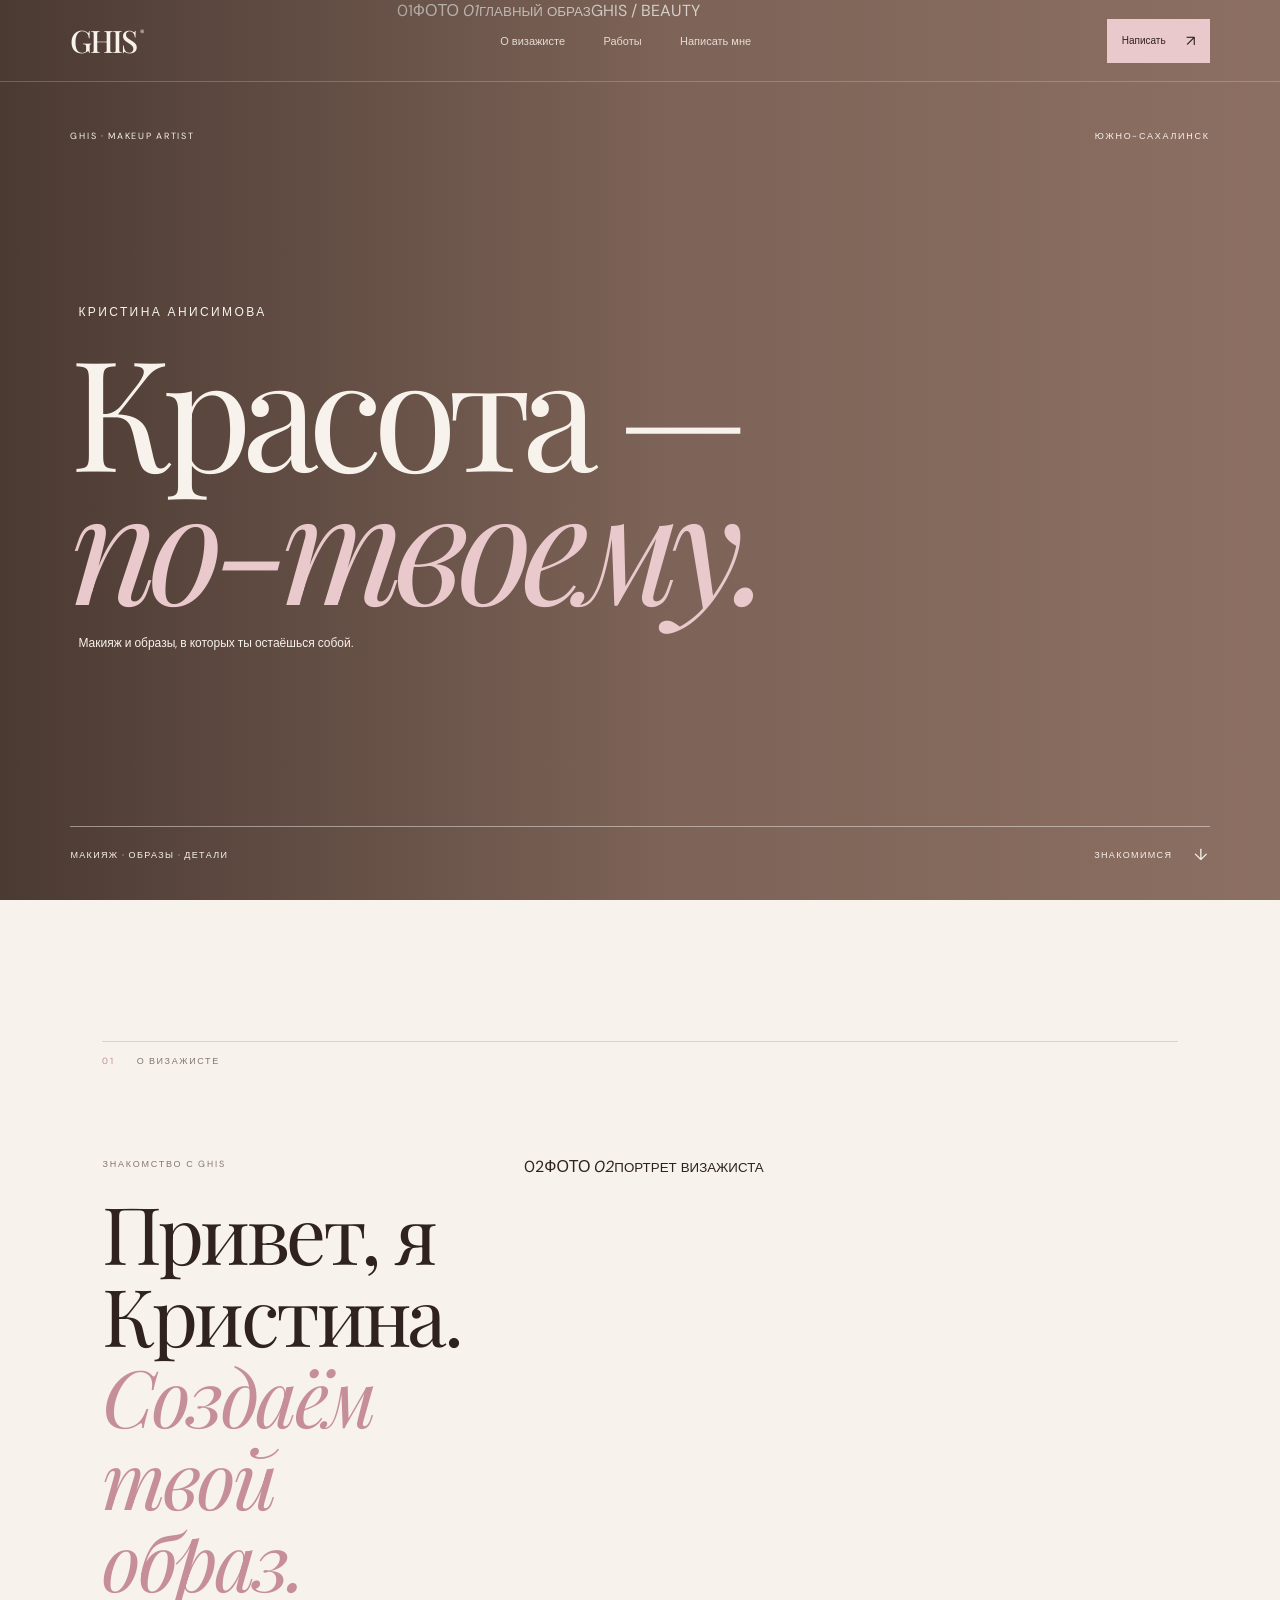
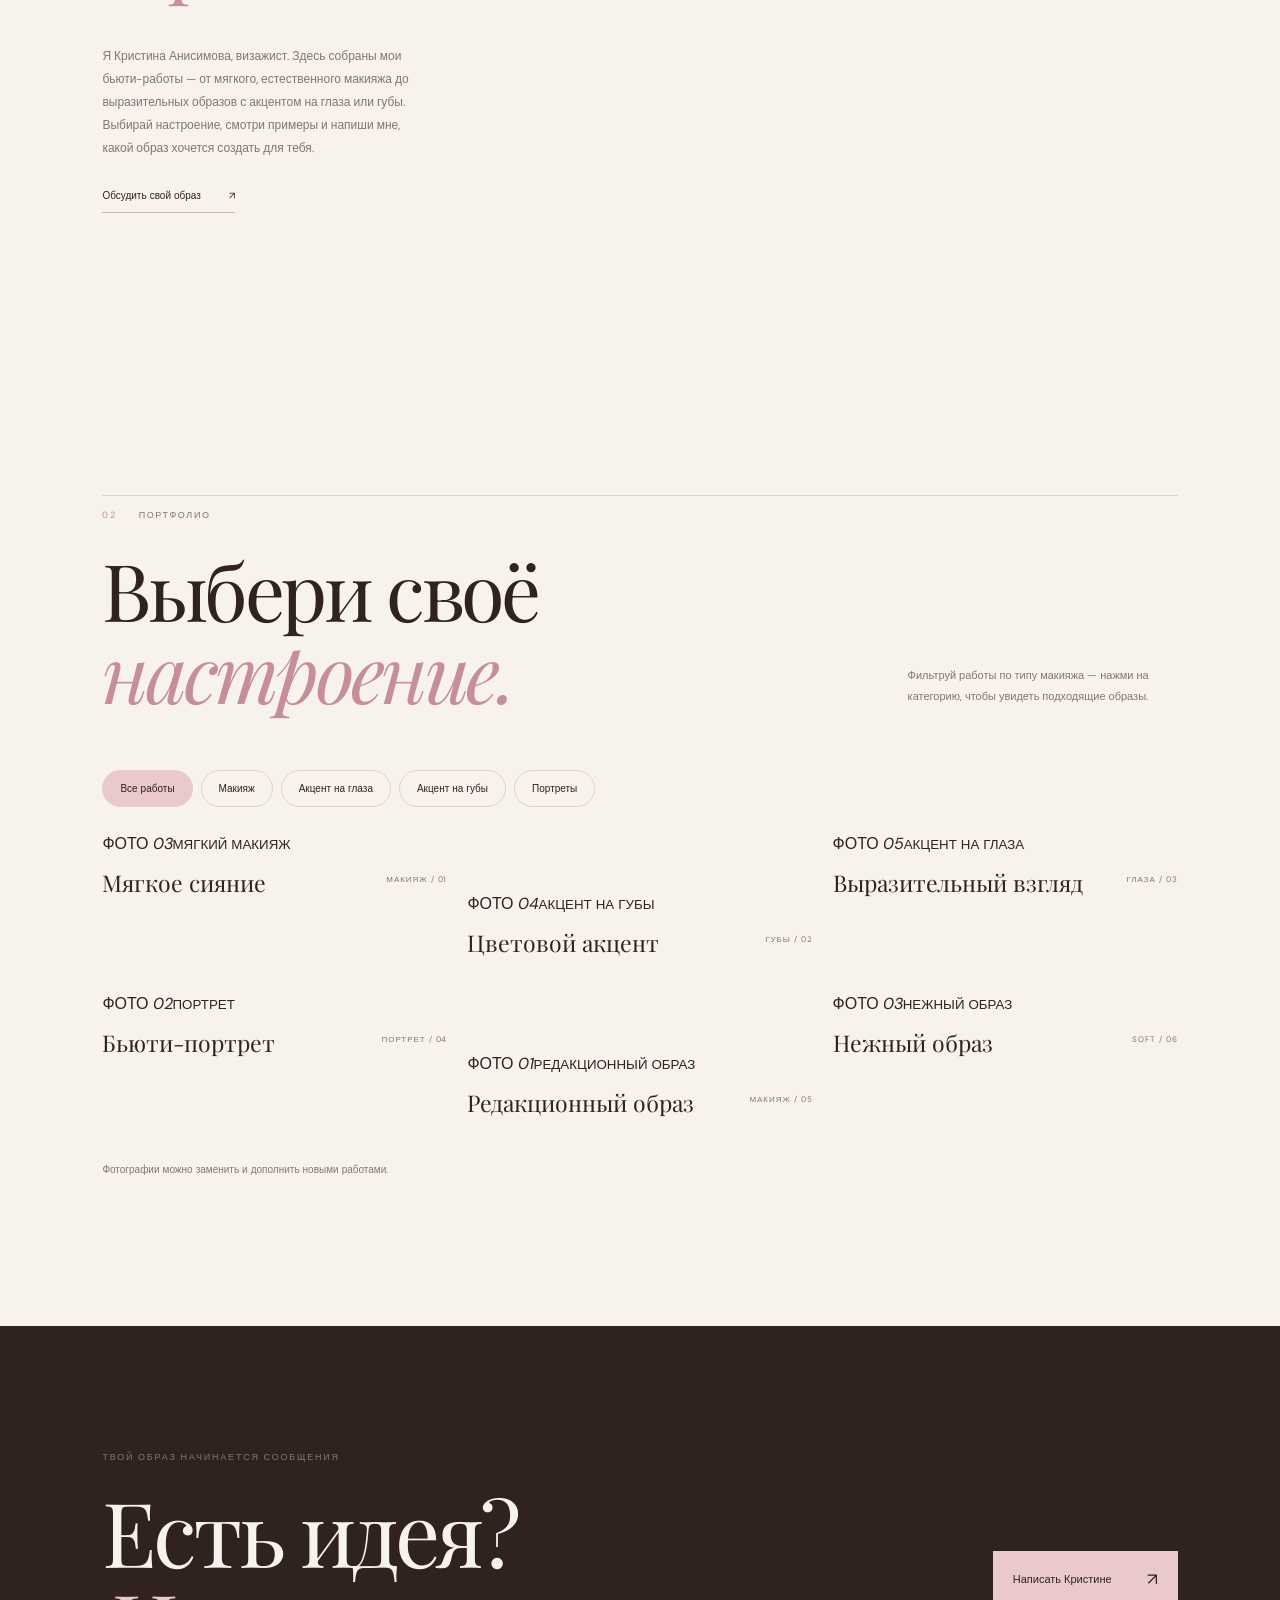
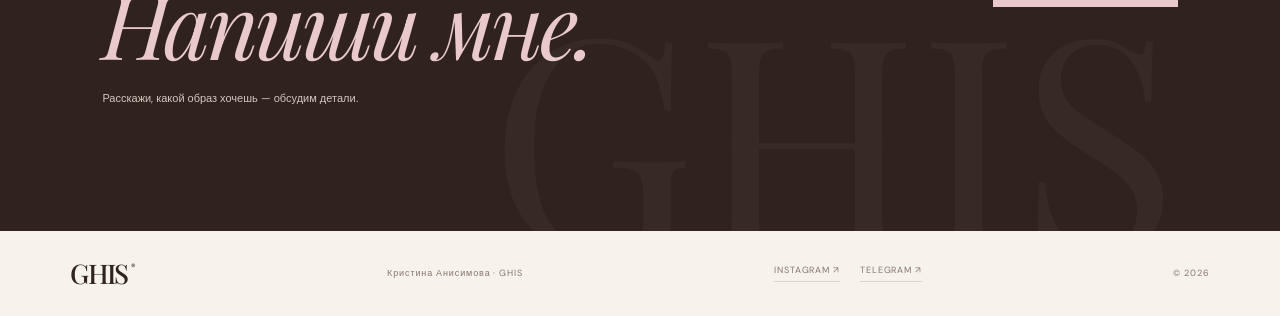
==== commit fd18839f: "Replace homepage photos with numbered rounded placeholders" ====
--- a/index.html
+++ b/index.html
@@ -16,19 +16,19 @@
 <section class="hero">
 <div class="hero-kicker"><span>GHIS · MAKEUP ARTIST</span><span>ЮЖНО-САХАЛИНСК</span></div>
 <div class="hero-title"><p class="hero-brand">КРИСТИНА АНИСИМОВА</p><h1>Красота —<br><em>по-твоему.</em></h1><p>Макияж и образы, в которых ты остаёшься собой.</p></div>
-<div class="hero-image"><img src="makeup-editorial.jpg" alt="Бьюти-образ GHIS"><span class="image-tag">GHIS / BEAUTY</span></div>
+<div class="hero-image photo-placeholder photo-hero" role="img" aria-label="Заглушка фотографии 01"><span class="placeholder-number">01</span><span class="placeholder-center">ФОТО <em>01</em><small>ГЛАВНЫЙ ОБРАЗ</small></span><span class="image-tag">GHIS / BEAUTY</span></div>
 <div class="hero-bottom"><span>МАКИЯЖ · ОБРАЗЫ · ДЕТАЛИ</span><a href="#about">ЗНАКОМИМСЯ <b>↓</b></a></div>
 </section>
-<section class="intro section" id="about"><div class="section-label"><span>01</span><span>О ВИЗАЖИСТЕ</span></div><div class="intro-copy"><p class="overline">ЗНАКОМСТВО С GHIS</p><h2>Привет, я Кристина.<br><em>Создаём твой образ.</em></h2><div class="intro-bottom"><p>Я Кристина Анисимова, визажист. Здесь собраны мои бьюти-работы — от мягкого, естественного макияжа до выразительных образов с акцентом на глаза или губы. Выбирай настроение, смотри примеры и напиши мне, какой образ хочется создать для тебя.</p><a class="line-link" href="contacts.html">Обсудить свой образ <span>↗</span></a></div></div><img class="intro-image" src="portrait-beauty.jpg" alt="Портретный бьюти-образ"></section>
+<section class="intro section" id="about"><div class="section-label"><span>01</span><span>О ВИЗАЖИСТЕ</span></div><div class="intro-copy"><p class="overline">ЗНАКОМСТВО С GHIS</p><h2>Привет, я Кристина.<br><em>Создаём твой образ.</em></h2><div class="intro-bottom"><p>Я Кристина Анисимова, визажист. Здесь собраны мои бьюти-работы — от мягкого, естественного макияжа до выразительных образов с акцентом на глаза или губы. Выбирай настроение, смотри примеры и напиши мне, какой образ хочется создать для тебя.</p><a class="line-link" href="contacts.html">Обсудить свой образ <span>↗</span></a></div></div><div class="intro-image photo-placeholder photo-02" role="img" aria-label="Заглушка фотографии 02"><span class="placeholder-number">02</span><span class="placeholder-center">ФОТО <em>02</em><small>ПОРТРЕТ ВИЗАЖИСТА</small></span></div></section>
 <section class="portfolio-section section" id="works"><div class="section-label"><span>02</span><span>ПОРТФОЛИО</span></div><div class="section-heading"><h2>Выбери своё<br><em>настроение.</em></h2><p class="works-intro">Фильтруй работы по типу макияжа — нажми на категорию, чтобы увидеть подходящие образы.</p></div>
 <div class="catalog-filters" role="group" aria-label="Фильтры работ"><button class="active" data-filter="all" aria-pressed="true">Все работы</button><button data-filter="makeup" aria-pressed="false">Макияж</button><button data-filter="eyes" aria-pressed="false">Акцент на глаза</button><button data-filter="lips" aria-pressed="false">Акцент на губы</button><button data-filter="portrait" aria-pressed="false">Портреты</button></div>
 <div class="catalog-grid home-catalog">
-<article class="catalog-card" data-category="makeup"><img src="makeup-soft.jpg" alt="Мягкий макияж с естественным сиянием"><div class="catalog-meta"><h2>Мягкое сияние</h2><span>МАКИЯЖ / 01</span></div></article>
-<article class="catalog-card" data-category="lips"><img src="makeup-red-lips.jpg" alt="Макияж с акцентом на губы"><div class="catalog-meta"><h2>Цветовой акцент</h2><span>ГУБЫ / 02</span></div></article>
-<article class="catalog-card" data-category="eyes"><img src="makeup-eyes.jpg" alt="Макияж с акцентом на глаза"><div class="catalog-meta"><h2>Выразительный взгляд</h2><span>ГЛАЗА / 03</span></div></article>
-<article class="catalog-card" data-category="portrait"><img src="portrait-beauty.jpg" alt="Бьюти-портрет"><div class="catalog-meta"><h2>Бьюти-портрет</h2><span>ПОРТРЕТ / 04</span></div></article>
-<article class="catalog-card" data-category="makeup"><img src="makeup-editorial.jpg" alt="Редакционный макияж"><div class="catalog-meta"><h2>Редакционный образ</h2><span>МАКИЯЖ / 05</span></div></article>
-<article class="catalog-card" data-category="makeup"><img src="makeup-soft.jpg" alt="Нежный макияж"><div class="catalog-meta"><h2>Нежный образ</h2><span>SOFT / 06</span></div></article>
+<article class="catalog-card" data-category="makeup"><div class="photo-placeholder photo-03" role="img" aria-label="Заглушка фотографии 03"><span class="placeholder-center">ФОТО <em>03</em><small>МЯГКИЙ МАКИЯЖ</small></span></div><div class="catalog-meta"><h2>Мягкое сияние</h2><span>МАКИЯЖ / 01</span></div></article>
+<article class="catalog-card" data-category="lips"><div class="photo-placeholder photo-04" role="img" aria-label="Заглушка фотографии 04"><span class="placeholder-center">ФОТО <em>04</em><small>АКЦЕНТ НА ГУБЫ</small></span></div><div class="catalog-meta"><h2>Цветовой акцент</h2><span>ГУБЫ / 02</span></div></article>
+<article class="catalog-card" data-category="eyes"><div class="photo-placeholder photo-05" role="img" aria-label="Заглушка фотографии 05"><span class="placeholder-center">ФОТО <em>05</em><small>АКЦЕНТ НА ГЛАЗА</small></span></div><div class="catalog-meta"><h2>Выразительный взгляд</h2><span>ГЛАЗА / 03</span></div></article>
+<article class="catalog-card" data-category="portrait"><div class="photo-placeholder photo-02" role="img" aria-label="Заглушка фотографии 02"><span class="placeholder-center">ФОТО <em>02</em><small>ПОРТРЕТ</small></span></div><div class="catalog-meta"><h2>Бьюти-портрет</h2><span>ПОРТРЕТ / 04</span></div></article>
+<article class="catalog-card" data-category="makeup"><div class="photo-placeholder photo-01" role="img" aria-label="Заглушка фотографии 01"><span class="placeholder-center">ФОТО <em>01</em><small>РЕДАКЦИОННЫЙ ОБРАЗ</small></span></div><div class="catalog-meta"><h2>Редакционный образ</h2><span>МАКИЯЖ / 05</span></div></article>
+<article class="catalog-card" data-category="makeup"><div class="photo-placeholder photo-03" role="img" aria-label="Заглушка фотографии 03"><span class="placeholder-center">ФОТО <em>03</em><small>НЕЖНЫЙ ОБРАЗ</small></span></div><div class="catalog-meta"><h2>Нежный образ</h2><span>SOFT / 06</span></div></article>
 </div><p class="catalog-note">Фотографии можно заменить и дополнить новыми работами.</p></section>
 <section class="booking"><div><p class="overline">ТВОЙ ОБРАЗ НАЧИНАЕТСЯ СООБЩЕНИЯ</p><h2>Есть идея?<br><em>Напиши мне.</em></h2><p>Расскажи, какой образ хочешь — обсудим детали.</p></div><a href="contacts.html" class="booking-link">Написать Кристине <span>↗</span></a><span class="booking-mark">GHIS</span></section>
 </main>
--- a/styles.css
+++ b/styles.css
@@ -2,3 +2,22 @@
 *{box-sizing:border-box}html{scroll-behavior:smooth;scroll-padding-top:85px}body{margin:0;background:var(--milk);color:var(--brown);font-family:var(--sans);-webkit-font-smoothing:antialiased}img{display:block;width:100%;height:100%;object-fit:cover}a{color:inherit;text-decoration:none}button{font:inherit;color:inherit}.header{height:82px;display:flex;align-items:center;justify-content:space-between;padding:0 clamp(20px,5.5vw,84px);position:absolute;z-index:10;top:0;left:0;right:0;border-bottom:1px solid #f7f2eb38;color:var(--milk)}.logo{font:500 31px/.9 var(--serif);letter-spacing:-.07em}.logo span{font:9px var(--sans);vertical-align:top;margin-left:4px;letter-spacing:0}.header nav{display:flex;gap:clamp(18px,3vw,42px)}.header nav a{font-size:11px;opacity:.85;transition:opacity .2s}.header nav a:hover,.header nav a[aria-current=page]{opacity:1}.header-cta{display:flex;gap:20px;align-items:center;padding:12px 15px;background:var(--rose);color:var(--brown);font-size:10px}.header-cta span{font-size:15px}.burger,.mobile-nav{display:none}.hero{position:relative;min-height:760px;height:100svh;max-height:1050px;background:#8e7164;color:var(--milk);overflow:hidden;padding:130px clamp(20px,5.5vw,84px) 35px;display:flex;flex-direction:column;justify-content:space-between}.hero:before{content:"";position:absolute;inset:0;background:linear-gradient(90deg,#2017139c 0%,#20171328 52%,#20171305 100%);z-index:1}.hero-image{position:absolute;inset:0 0 0 31%;height:100%;width:69%;object-fit:cover;object-position:center 35%}.hero-kicker,.hero-title,.hero-bottom{position:relative;z-index:2;display:flex;justify-content:space-between}.hero-kicker{font-size:9px;letter-spacing:.19em}.hero-title{display:block;margin:auto 0;max-width:800px}.hero-title h1{font:400 clamp(78px,12vw,165px)/.86 var(--serif);letter-spacing:-.065em;margin:0 0 25px}.hero-title h1 em,.intro h2 em,.section-heading h2 em,.booking h2 em{font-weight:400;color:var(--rose)}.hero-title p{font-size:12px;line-height:1.8;margin-left:8px}.hero-bottom{font-size:9px;letter-spacing:.15em;align-items:center;border-top:1px solid #ffffff70;padding-top:17px}.hero-bottom a{display:flex;gap:22px;align-items:center}.hero-bottom b{font-size:16px;font-weight:400}.section{padding:clamp(80px,11vw,155px) clamp(20px,8vw,125px)}.section-label{display:flex;gap:22px;font-size:9px;letter-spacing:.18em;color:var(--muted);border-top:1px solid var(--line);padding-top:13px}.section-label span:first-child{color:var(--rose-deep)}.intro{display:grid;grid-template-columns:1fr 1.2fr .8fr;gap:clamp(22px,5vw,75px);align-items:start}.intro .section-label{grid-column:1/-1}.intro-copy{padding-top:18px}.overline{font-size:9px;letter-spacing:.2em;color:var(--muted)}.intro h2,.section-heading h2,.booking h2{font:400 clamp(42px,6.2vw,83px)/1.03 var(--serif);letter-spacing:-.045em;margin:22px 0}.intro h2 em,.section-heading h2 em{color:var(--rose-deep)}.intro-bottom{margin-top:45px}.intro-bottom p{font-size:12px;line-height:1.9;color:var(--muted);max-width:330px}.line-link{display:inline-flex;gap:28px;align-items:center;border-bottom:1px solid #c6b5a8;padding:0 0 10px;margin-top:18px;font-size:10px;transition:gap .2s,border-color .2s}.line-link:hover{gap:36px;border-color:var(--rose-deep)}.intro-image{height:clamp(320px,42vw,550px);margin-top:25px}.section-heading{display:flex;align-items:end;justify-content:space-between;gap:25px}.section-heading h2{margin-top:28px}.section-heading .line-link{margin-bottom:28px;white-space:nowrap}.featured-grid{display:grid;grid-template-columns:1.05fr .75fr .9fr;gap:clamp(12px,2vw,28px);align-items:start;margin-top:42px}.feature{display:block}.feature-two{margin-top:100px}.feature-three{margin-top:35px}.feature img{height:clamp(280px,40vw,520px);background:var(--beige);transition:transform .6s}.feature{overflow:hidden}.feature:hover img{transform:scale(1.025)}.feature>span{display:flex;flex-direction:column;gap:9px;padding:13px 1px;font:400 clamp(19px,2.3vw,27px) var(--serif)}.feature small{font:9px var(--sans);letter-spacing:.17em;color:var(--muted)}.booking{position:relative;display:flex;align-items:center;justify-content:space-between;gap:40px;overflow:hidden;padding:clamp(65px,9vw,125px) clamp(20px,8vw,125px);background:var(--brown);color:var(--milk)}.booking h2{font-size:clamp(46px,7vw,90px)}.booking h2 em{color:var(--rose)}.booking>div>p:last-child{font-size:11px;color:#d4c6bd}.booking-link{display:flex;align-items:center;gap:35px;padding:17px 20px;background:var(--rose);color:var(--brown);font-size:11px;white-space:nowrap;z-index:1}.booking-link span{font-size:17px}.booking-mark{position:absolute;right:8%;bottom:-.32em;font:400 23vw var(--serif);color:#ffffff08;pointer-events:none}.footer{padding:30px clamp(20px,5.5vw,84px);display:flex;align-items:center;justify-content:space-between;gap:20px;flex-wrap:wrap}.footer .logo{font-size:27px}.footer>span,.footer div a,.footer small{font-size:9px;letter-spacing:.1em;color:var(--muted)}.footer div{display:flex;gap:20px}.footer div a{border-bottom:1px solid var(--line);padding-bottom:5px}.inner-page{padding:140px clamp(20px,8vw,125px) 100px}.page-kicker{font-size:9px;letter-spacing:.2em;color:var(--muted)}.page-title{font:400 clamp(62px,10vw,130px)/.95 var(--serif);letter-spacing:-.06em;margin:30px 0 18px}.page-title em{color:var(--rose-deep);font-weight:400}.page-lead{font-size:12px;line-height:1.9;color:var(--muted);max-width:460px}.catalog-filters{display:flex;flex-wrap:wrap;gap:8px;margin:42px 0 26px}.catalog-filters button{border:1px solid var(--line);background:transparent;padding:11px 17px;border-radius:30px;font-size:10px;cursor:pointer;transition:background .2s,border-color .2s}.catalog-filters button:hover,.catalog-filters button.active{background:var(--rose);border-color:var(--rose)}.catalog-grid{display:grid;grid-template-columns:repeat(3,minmax(0,1fr));gap:35px 20px}.catalog-card[hidden]{display:none}.catalog-card img{aspect-ratio:.78;background:var(--beige)}.catalog-card:nth-child(3n+2){margin-top:70px}.catalog-meta{padding-top:13px;display:flex;justify-content:space-between;gap:10px;align-items:start}.catalog-meta h2{font:400 23px var(--serif);margin:0}.catalog-meta span{font-size:8px;letter-spacing:.12em;color:var(--muted);padding-top:7px}.catalog-note{font-size:10px;color:var(--muted);margin-top:45px}.contact-layout{display:grid;grid-template-columns:1fr 1fr;gap:clamp(30px,8vw,120px);align-items:center;margin-top:25px}.contact-layout h1{font:400 clamp(56px,8vw,104px)/.95 var(--serif);letter-spacing:-.055em;margin:25px 0}.contact-layout h1 em{color:var(--rose-deep);font-weight:400}.contact-layout p{font-size:12px;line-height:1.9;color:var(--muted);max-width:350px}.contact-options{margin-top:35px;border-top:1px solid var(--line)}.contact-options a{display:flex;justify-content:space-between;padding:22px 0;border-bottom:1px solid var(--line);font:400 27px var(--serif)}.contact-options a span{font:11px var(--sans);color:var(--rose-deep)}.contact-image{height:clamp(420px,58vw,690px)}.back-home{display:inline-block;margin-top:32px;font-size:10px;border-bottom:1px solid var(--line);padding-bottom:8px}.reveal{opacity:0;transform:translateY(14px);transition:opacity .7s,transform .7s}.reveal.visible{opacity:1;transform:none}
 @media(max-width:760px){.header{height:68px;padding:0 20px}.header nav,.header-cta{display:none}.burger{display:flex;flex-direction:column;gap:6px;background:none;border:0;padding:10px}.burger span{display:block;width:25px;height:1px;background:var(--milk)}.mobile-nav{display:flex;position:fixed;z-index:30;inset:0;background:var(--brown);color:var(--milk);flex-direction:column;padding:25px 23px;gap:0;transform:translateY(-105%);transition:transform .5s}.mobile-nav.open{transform:translateY(0)}.mobile-close{align-self:flex-end;background:none;border:0;color:var(--milk);font-size:10px;letter-spacing:.15em;padding:10px 0 30px}.mobile-nav>a{font:400 clamp(39px,10vw,57px) var(--serif);padding:13px 0;border-bottom:1px solid #ffffff22}.mobile-nav>a:last-child{font:11px var(--sans);color:var(--rose);margin-top:25px;border:0}.hero{min-height:700px;height:94svh;padding:100px 20px 25px}.hero-image{inset:0;width:100%;opacity:.76;object-position:57% center}.hero:before{background:linear-gradient(90deg,#201713a8,#20171320),linear-gradient(0deg,#20171360,transparent 50%)}.hero-kicker{font-size:8px}.hero-title h1{font-size:clamp(77px,17vw,125px)}.hero-title p{margin-left:3px}.hero-bottom{font-size:8px;letter-spacing:.1em}.hero-bottom a{gap:10px}.section{padding:76px 20px}.intro{grid-template-columns:1fr 1fr;gap:25px 15px}.intro .section-label{grid-column:1/-1}.intro-copy{grid-column:1/-1}.intro h2{font-size:clamp(43px,11vw,64px)}.intro-bottom{margin-top:28px}.intro-image{grid-column:2;grid-row:3;height:300px;margin-top:0}.intro-bottom p{max-width:270px}.intro-bottom .line-link{font-size:9px;gap:12px}.section-heading{display:block}.section-heading h2{font-size:clamp(42px,10vw,65px)}.section-heading .line-link{margin:0 0 20px}.featured-grid{grid-template-columns:1fr 1fr;gap:22px 12px;margin-top:22px}.feature-two{margin-top:50px}.feature-three{margin-top:0;grid-column:1/-1;width:72%;justify-self:center}.feature img{height:clamp(230px,68vw,400px)}.feature-three img{height:350px}.feature>span{font-size:20px;gap:7px}.feature small{font-size:8px}.booking{display:block;padding:75px 20px}.booking h2{font-size:clamp(46px,12vw,72px)}.booking-link{display:inline-flex;margin-top:20px}.footer{padding:24px 20px;display:grid;grid-template-columns:1fr 1fr}.footer>span{grid-column:1/-1;order:3}.footer div{grid-column:1/-1;order:4;justify-content:space-between}.footer small{justify-self:end}.inner-page{padding:105px 20px 70px}.page-title{font-size:clamp(58px,15vw,90px);margin:25px 0 14px}.catalog-filters{flex-wrap:nowrap;overflow:auto;margin:30px -20px 22px;padding:0 20px 7px}.catalog-filters button{white-space:nowrap;flex-shrink:0}.catalog-grid{grid-template-columns:repeat(2,minmax(0,1fr));gap:26px 12px}.catalog-card:nth-child(3n+2){margin-top:0}.catalog-card:nth-child(even){margin-top:35px}.catalog-meta{display:block}.catalog-meta h2{font-size:19px}.catalog-meta span{display:block;font-size:7px;padding-top:6px}.contact-layout{grid-template-columns:1fr;gap:30px}.contact-layout h1{font-size:clamp(58px,15vw,88px)}.contact-image{height:100vw;max-height:520px;grid-row:1}.contact-options a{font-size:25px}.reveal{transform:translateY(8px)}}
 @media(prefers-reduced-motion:reduce){html{scroll-behavior:auto}*,*:before,*:after{animation-duration:.01ms!important;transition-duration:.01ms!important}.reveal{opacity:1;transform:none}}
+
+/* Homepage portfolio and dedicated contact form */
+.inner-header{position:relative;color:var(--brown);border-bottom:1px solid var(--line)}
+.inner-header .burger span{background:var(--brown)}
+.hero-brand{font-size:10px;letter-spacing:.2em;margin:0 0 20px 8px}
+.hero-title h1{max-width:900px}
+.works-intro{max-width:270px;font-size:11px;line-height:1.9;color:var(--muted);margin-bottom:28px}
+.portfolio-section .catalog-filters{margin-top:35px}
+.home-catalog .catalog-card:nth-child(3n+2){margin-top:60px}
+.message-form{display:flex;flex-direction:column;gap:9px;margin-top:30px;max-width:520px}
+.message-form label{font-size:10px;letter-spacing:.03em;margin-top:8px}
+.message-form label span{color:var(--muted);font-weight:400}
+.message-form input,.message-form textarea{width:100%;border:1px solid var(--line);border-radius:0;background:#fff9f3;color:var(--brown);font:12px var(--sans);padding:14px 15px;outline:none;transition:border-color .2s}
+.message-form textarea{resize:vertical;min-height:130px;line-height:1.7}
+.message-form input:focus,.message-form textarea:focus{border-color:var(--rose-deep)}
+.message-form input::placeholder,.message-form textarea::placeholder{color:#a99b92}
+.form-submit{border:0;cursor:pointer;align-self:flex-start;margin-top:12px}
+.form-note{font-size:10px!important;line-height:1.7!important;color:var(--muted);margin-top:5px}
+@media(max-width:760px){.works-intro{max-width:400px;margin:0 0 18px}.home-catalog .catalog-card:nth-child(3n+2){margin-top:0}.message-form{max-width:none}.form-submit{align-self:stretch;justify-content:space-between}.hero-brand{margin-left:3px}.portfolio-section .section-heading{margin-bottom:20px}}
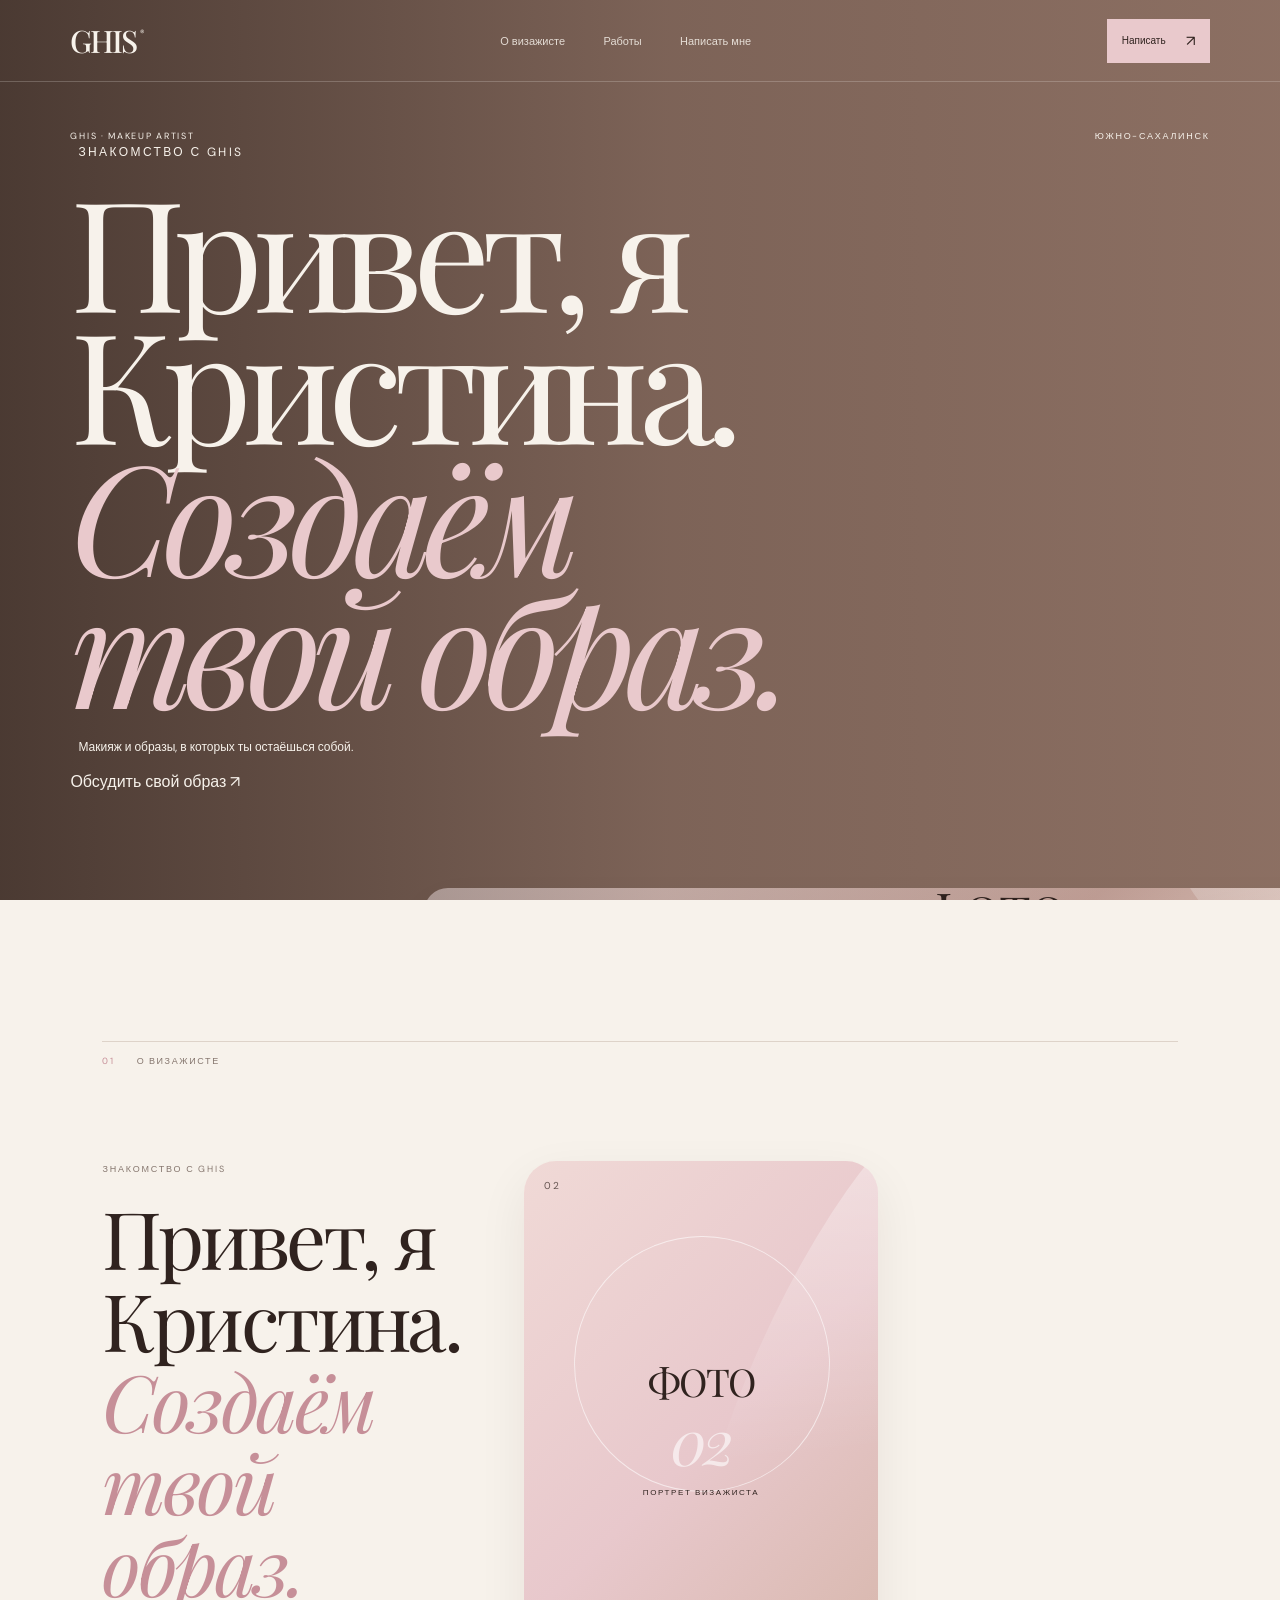
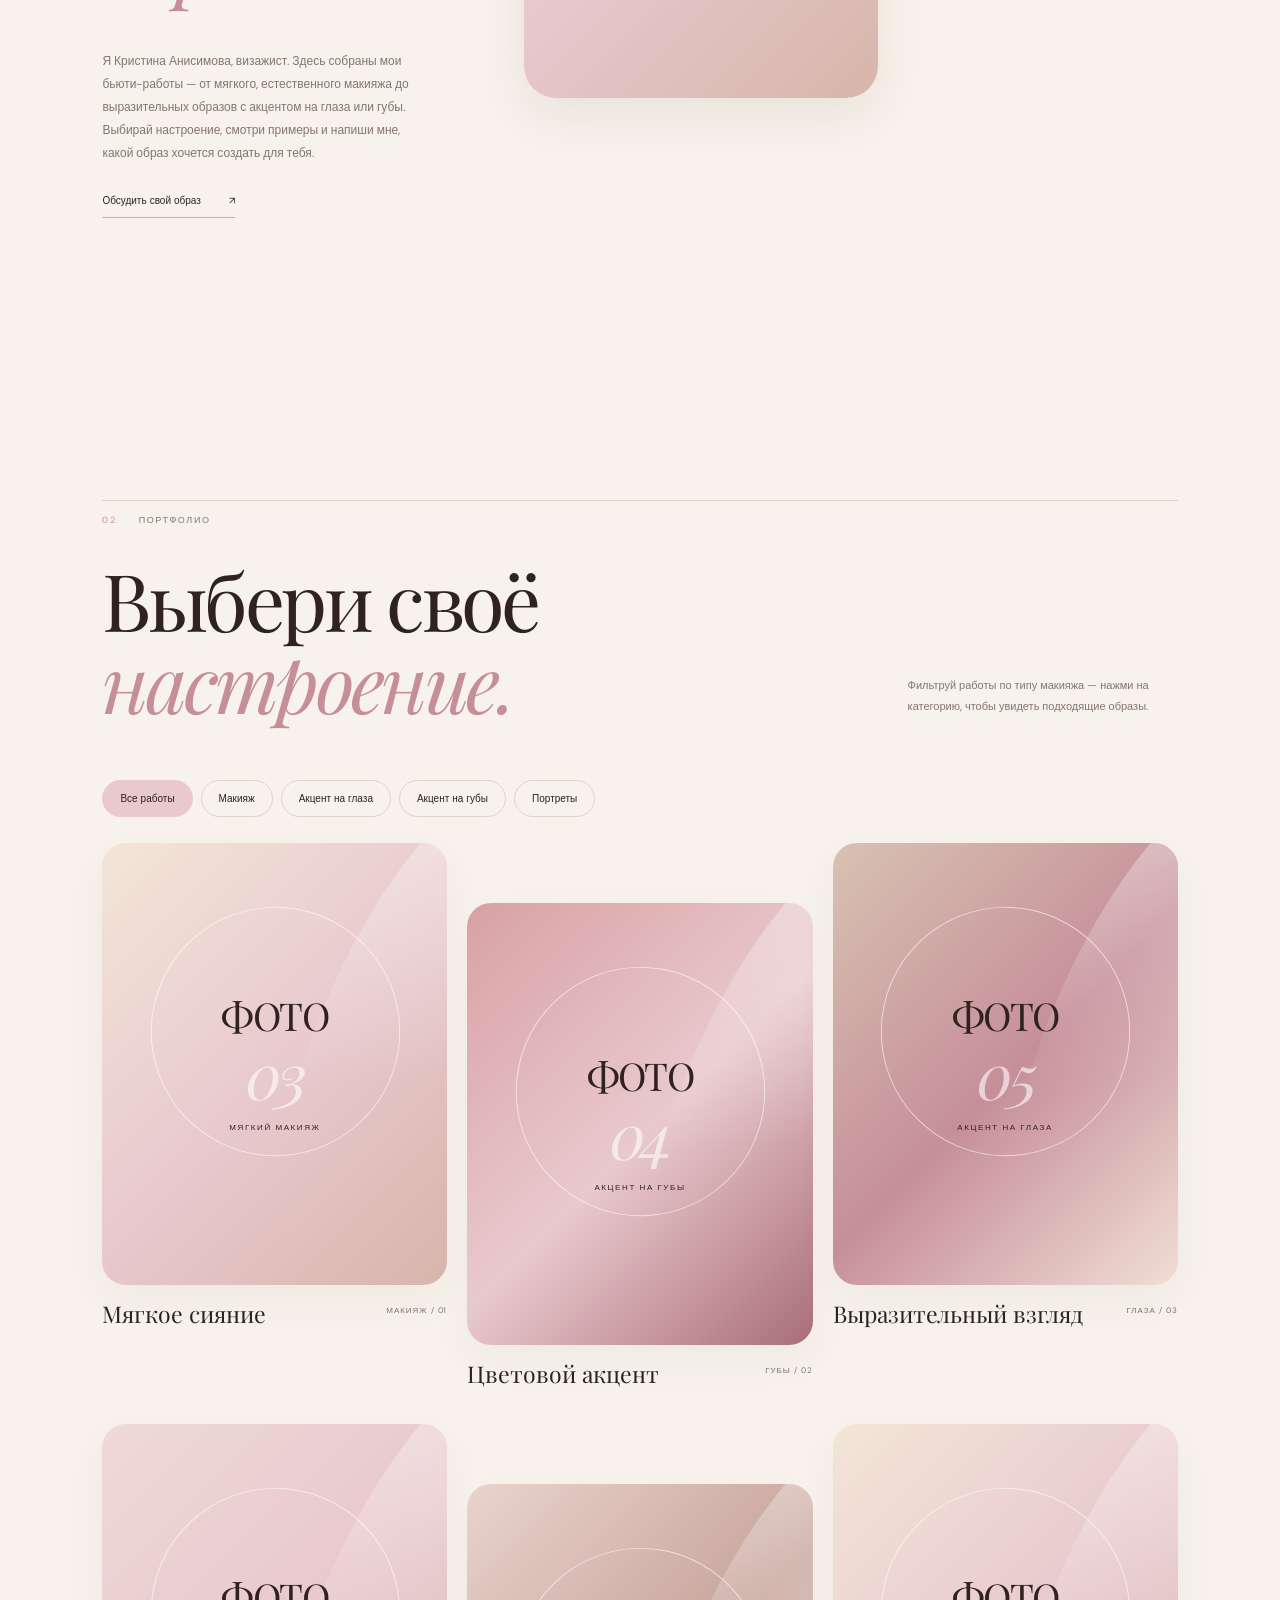
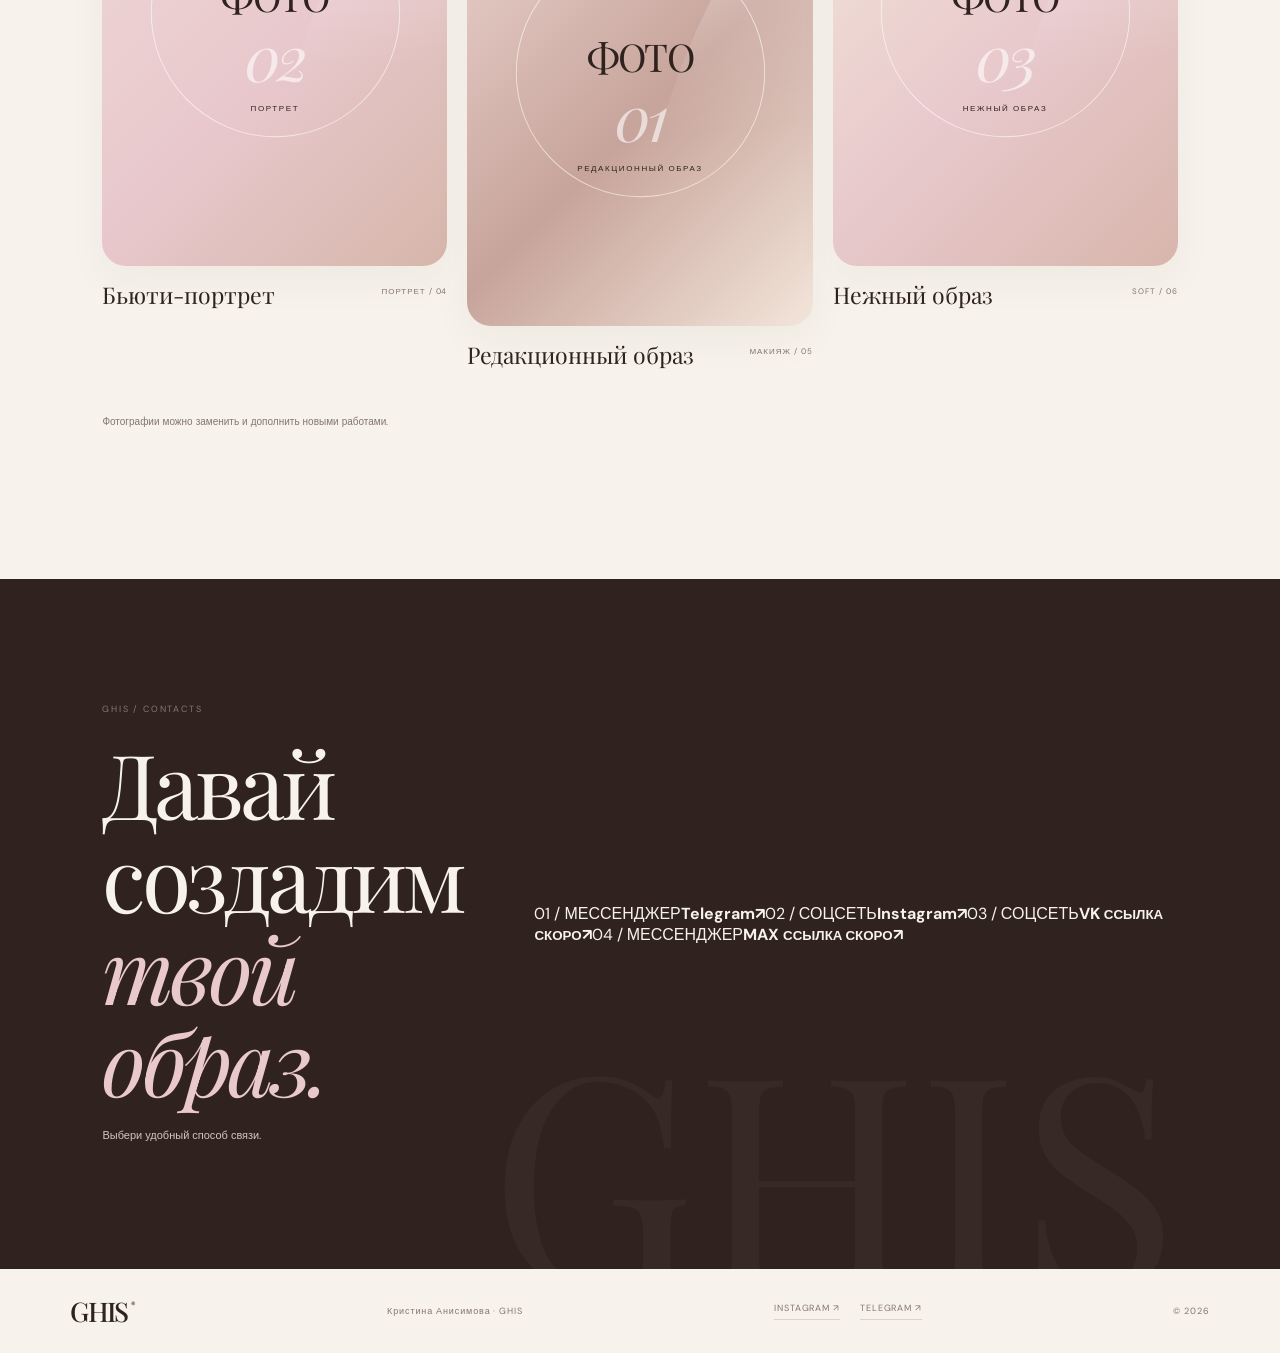
==== commit 4d5dc3a6: "Reshape GHIS hero and social contact grid" ====
--- a/index.html
+++ b/index.html
@@ -13,11 +13,11 @@
 <header class="header"><a class="logo" href="index.html">GHIS<span>®</span></a><nav><a href="#about">О визажисте</a><a href="#works">Работы</a><a href="contacts.html">Написать мне</a></nav><a class="header-cta" href="contacts.html">Написать <span>↗</span></a><button class="burger" aria-label="Открыть меню"><span></span><span></span></button></header>
 <div class="mobile-nav"><button class="mobile-close">ЗАКРЫТЬ ×</button><a href="#about">О визажисте</a><a href="#works">Работы и фильтры</a><a href="contacts.html">Написать мне ↗</a></div>
 <main>
-<section class="hero">
+<section class="hero hero-intro" id="top">
 <div class="hero-kicker"><span>GHIS · MAKEUP ARTIST</span><span>ЮЖНО-САХАЛИНСК</span></div>
-<div class="hero-title"><p class="hero-brand">КРИСТИНА АНИСИМОВА</p><h1>Красота —<br><em>по-твоему.</em></h1><p>Макияж и образы, в которых ты остаёшься собой.</p></div>
-<div class="hero-image photo-placeholder photo-hero" role="img" aria-label="Заглушка фотографии 01"><span class="placeholder-number">01</span><span class="placeholder-center">ФОТО <em>01</em><small>ГЛАВНЫЙ ОБРАЗ</small></span><span class="image-tag">GHIS / BEAUTY</span></div>
-<div class="hero-bottom"><span>МАКИЯЖ · ОБРАЗЫ · ДЕТАЛИ</span><a href="#about">ЗНАКОМИМСЯ <b>↓</b></a></div>
+<div class="hero-split"><div class="hero-title"><p class="hero-brand">ЗНАКОМСТВО С GHIS</p><h1>Привет, я<br>Кристина.<br><em>Создаём твой образ.</em></h1><p>Макияж и образы, в которых ты остаёшься собой.</p><a class="hero-contact-link" href="#contacts">Обсудить свой образ <span>↗</span></a></div>
+<div class="hero-image photo-placeholder photo-01" role="img" aria-label="Заглушка фотографии 01 — портрет визажиста"><span class="placeholder-number">01</span><span class="placeholder-center">ФОТО <em>01</em><small>ПОРТРЕТ ВИЗАЖИСТА</small></span><span class="image-tag">GHIS / BEAUTY</span></div></div>
+<div class="hero-bottom"><span>МАКИЯЖ · ОБРАЗЫ · ДЕТАЛИ</span><a href="#works">СМОТРЕТЬ РАБОТЫ <b>↓</b></a></div>
 </section>
 <section class="intro section" id="about"><div class="section-label"><span>01</span><span>О ВИЗАЖИСТЕ</span></div><div class="intro-copy"><p class="overline">ЗНАКОМСТВО С GHIS</p><h2>Привет, я Кристина.<br><em>Создаём твой образ.</em></h2><div class="intro-bottom"><p>Я Кристина Анисимова, визажист. Здесь собраны мои бьюти-работы — от мягкого, естественного макияжа до выразительных образов с акцентом на глаза или губы. Выбирай настроение, смотри примеры и напиши мне, какой образ хочется создать для тебя.</p><a class="line-link" href="contacts.html">Обсудить свой образ <span>↗</span></a></div></div><div class="intro-image photo-placeholder photo-02" role="img" aria-label="Заглушка фотографии 02"><span class="placeholder-number">02</span><span class="placeholder-center">ФОТО <em>02</em><small>ПОРТРЕТ ВИЗАЖИСТА</small></span></div></section>
 <section class="portfolio-section section" id="works"><div class="section-label"><span>02</span><span>ПОРТФОЛИО</span></div><div class="section-heading"><h2>Выбери своё<br><em>настроение.</em></h2><p class="works-intro">Фильтруй работы по типу макияжа — нажми на категорию, чтобы увидеть подходящие образы.</p></div>
@@ -30,7 +30,7 @@
 <article class="catalog-card" data-category="makeup"><div class="photo-placeholder photo-01" role="img" aria-label="Заглушка фотографии 01"><span class="placeholder-center">ФОТО <em>01</em><small>РЕДАКЦИОННЫЙ ОБРАЗ</small></span></div><div class="catalog-meta"><h2>Редакционный образ</h2><span>МАКИЯЖ / 05</span></div></article>
 <article class="catalog-card" data-category="makeup"><div class="photo-placeholder photo-03" role="img" aria-label="Заглушка фотографии 03"><span class="placeholder-center">ФОТО <em>03</em><small>НЕЖНЫЙ ОБРАЗ</small></span></div><div class="catalog-meta"><h2>Нежный образ</h2><span>SOFT / 06</span></div></article>
 </div><p class="catalog-note">Фотографии можно заменить и дополнить новыми работами.</p></section>
-<section class="booking"><div><p class="overline">ТВОЙ ОБРАЗ НАЧИНАЕТСЯ СООБЩЕНИЯ</p><h2>Есть идея?<br><em>Напиши мне.</em></h2><p>Расскажи, какой образ хочешь — обсудим детали.</p></div><a href="contacts.html" class="booking-link">Написать Кристине <span>↗</span></a><span class="booking-mark">GHIS</span></section>
+<section class="booking social-booking" id="contacts"><div class="social-heading"><p class="overline">GHIS / CONTACTS</p><h2>Давай создадим<br><em>твой образ.</em></h2><p>Выбери удобный способ связи.</p></div><div class="social-grid"><a class="social-card" href="https://t.me/anisimova_65" target="_blank" rel="noopener"><span>01 / МЕССЕНДЖЕР</span><strong>Telegram</strong><b>↗</b></a><a class="social-card" href="https://www.instagram.com/mua.anisimova/" target="_blank" rel="noopener"><span>02 / СОЦСЕТЬ</span><strong>Instagram</strong><b>↗</b></a><a class="social-card placeholder-link" href="contacts.html#vk"><span>03 / СОЦСЕТЬ</span><strong>VK <small>ССЫЛКА СКОРО</small></strong><b>↗</b></a><a class="social-card placeholder-link" href="contacts.html#max"><span>04 / МЕССЕНДЖЕР</span><strong>MAX <small>ССЫЛКА СКОРО</small></strong><b>↗</b></a></div><span class="booking-mark">GHIS</span></section>
 </main>
 <footer class="footer"><a class="logo" href="index.html">GHIS<span>®</span></a><span>Кристина Анисимова · GHIS</span><div><a href="https://www.instagram.com/mua.anisimova/" target="_blank" rel="noopener">INSTAGRAM ↗</a><a href="https://t.me/anisimova_65" target="_blank" rel="noopener">TELEGRAM ↗</a></div><small>© <span data-year></span></small></footer>
 </body></html>
--- a/styles.css
+++ b/styles.css
@@ -21,3 +21,65 @@
 .form-submit{border:0;cursor:pointer;align-self:flex-start;margin-top:12px}
 .form-note{font-size:10px!important;line-height:1.7!important;color:var(--muted);margin-top:5px}
 @media(max-width:760px){.works-intro{max-width:400px;margin:0 0 18px}.home-catalog .catalog-card:nth-child(3n+2){margin-top:0}.message-form{max-width:none}.form-submit{align-self:stretch;justify-content:space-between}.hero-brand{margin-left:3px}.portfolio-section .section-heading{margin-bottom:20px}}
+
+/* GHIS visual placeholders, rounded media frames and motion */
+:root{--radius-card:24px;--radius-large:32px;--ease-editorial:cubic-bezier(.22,.8,.24,1)}
+body{animation:page-enter .7s var(--ease-editorial) both}
+@keyframes page-enter{from{opacity:0;transform:translateY(8px)}to{opacity:1;transform:translateY(0)}}
+.hero-image{inset:96px 30px 82px 31%;width:auto;height:auto;border-radius:var(--radius-large);overflow:hidden;background:linear-gradient(145deg,#d8b7b6,#bca394 45%,#f0ded4);box-shadow:0 24px 70px #30231f18}
+.photo-placeholder{--p1:#e9c9cc;--p2:#ded0c4;--p3:#c68f98;position:relative;display:flex;align-items:center;justify-content:center;isolation:isolate;overflow:hidden;border-radius:var(--radius-card);min-width:0;min-height:0;background:linear-gradient(135deg,var(--p1),var(--p2) 52%,var(--p3));color:var(--brown);box-shadow:0 16px 42px #30231f0b;transition:transform .7s var(--ease-editorial),box-shadow .7s var(--ease-editorial),border-radius .7s var(--ease-editorial)}
+.photo-placeholder:before,.photo-placeholder:after{content:"";position:absolute;z-index:-1;pointer-events:none;transition:transform 1s var(--ease-editorial),opacity .7s}
+.photo-placeholder:before{width:78%;aspect-ratio:1;border:1px solid #fff9;border-radius:50%;top:12%;left:11%;transform:rotate(-22deg) scale(.92)}
+.photo-placeholder:after{width:54%;height:120%;border-radius:50%;background:linear-gradient(150deg,#fff7,#fff0 60%);right:-18%;top:-18%;transform:rotate(24deg)}
+.photo-01{--p1:#ead3ce;--p2:#c7a49b;--p3:#f3e5da}
+.photo-02{--p1:#f0d9d6;--p2:#e8c8cc;--p3:#d6b6aa}
+.photo-03{--p1:#f3e5d8;--p2:#e8c9cc;--p3:#d8b5ac}
+.photo-04{--p1:#d8a1a4;--p2:#e9c9cc;--p3:#a96e76}
+.photo-05{--p1:#d8c2b3;--p2:#c68f98;--p3:#f1ded5}
+.placeholder-number{position:absolute;top:18px;left:20px;font-size:10px;letter-spacing:.16em;opacity:.72}
+.placeholder-center{display:flex;flex-direction:column;align-items:center;gap:8px;font:400 clamp(22px,3vw,40px)/1 var(--serif);letter-spacing:-.04em;text-align:center}
+.placeholder-center em{font-weight:400;color:#fff9;font-size:1.65em;font-style:italic;letter-spacing:-.07em}
+.placeholder-center small{font:500 8px var(--sans);letter-spacing:.2em;margin-top:8px}
+.hero-image .placeholder-center{font-size:clamp(28px,4vw,54px);color:#30231f}
+.hero-image .placeholder-center em{color:#fff9}
+.hero-image .placeholder-number{z-index:2}
+.hero-image .image-tag{position:absolute;right:20px;bottom:20px;z-index:2;padding:10px 12px;border-radius:99px;background:#f7f2ebd9;color:var(--brown);font-size:8px;letter-spacing:.14em}
+.intro-image{border-radius:var(--radius-large);margin-top:25px;box-shadow:0 18px 50px #30231f12}
+.feature{border-radius:var(--radius-card);overflow:hidden;transition:transform .55s var(--ease-editorial)}
+.feature .photo-placeholder{height:clamp(280px,40vw,520px);border-radius:var(--radius-card);transition:transform .8s var(--ease-editorial),box-shadow .8s var(--ease-editorial)}
+.feature:hover{transform:translateY(-5px)}
+.feature:hover .photo-placeholder{transform:scale(1.025);box-shadow:0 22px 48px #30231f18}
+.feature>span{padding:15px 4px}
+.catalog-card{min-width:0;animation:card-arrive .6s var(--ease-editorial) both}
+@keyframes card-arrive{from{opacity:0;transform:translateY(14px)}to{opacity:1;transform:translateY(0)}}
+.catalog-card .photo-placeholder{aspect-ratio:.78;width:100%;border-radius:var(--radius-card);transition:transform .65s var(--ease-editorial),box-shadow .65s var(--ease-editorial)}
+.catalog-card:hover .photo-placeholder{transform:translateY(-4px);box-shadow:0 24px 48px #30231f18}
+.catalog-card[hidden]{display:none}
+.catalog-filters button{transition:background .25s,border-color .25s,color .25s,transform .25s}
+.catalog-filters button:active{transform:scale(.96)}
+.contact-image{border-radius:var(--radius-large);overflow:hidden}
+.contact-image.photo-placeholder{display:flex;aspect-ratio:.78;height:auto;min-height:450px}
+.message-form input,.message-form textarea{border-radius:14px}
+.message-form .form-submit{border-radius:999px;transition:transform .25s,box-shadow .25s}
+.message-form .form-submit:hover{transform:translateY(-2px);box-shadow:0 12px 28px #30231f18}
+.header nav a,.line-link,.booking-link,.header-cta,.footer a{transition:opacity .25s,transform .3s var(--ease-editorial),gap .3s}
+.header-cta:hover,.booking-link:hover{transform:translateY(-2px);box-shadow:0 12px 28px #30231f18}
+.section-label{margin-bottom:5px}
+@media(max-width:760px){
+ .hero-image{inset:85px 12px 78px 12px;border-radius:24px}
+ .hero:before{background:linear-gradient(180deg,#20171328 0%,#20171312 40%,#20171355 100%);z-index:1}
+ .hero-title{z-index:2}
+ .photo-placeholder,.feature .photo-placeholder,.catalog-card .photo-placeholder{border-radius:19px}
+ .intro-image{border-radius:22px}
+ .feature-three .photo-placeholder{height:350px}
+ .contact-image.photo-placeholder{min-height:0;aspect-ratio:.9}
+ .placeholder-center small{font-size:7px}
+}
+@media(prefers-reduced-motion:reduce){body{animation:none}.catalog-card{animation:none}*{scroll-behavior:auto!important;transition-duration:.01ms!important;animation-duration:.01ms!important}}
+
+.motion-enabled .motion-item{opacity:0;transform:translate3d(0,22px,0);transition:opacity .8s var(--ease-editorial) var(--motion-delay,0ms),transform .8s var(--ease-editorial) var(--motion-delay,0ms)}
+.motion-enabled .motion-item.in-view{opacity:1;transform:translate3d(0,0,0)}
+.card-enter{animation:card-arrive .48s var(--ease-editorial) both}
+.hero .photo-placeholder{animation:placeholder-breathe 12s ease-in-out infinite alternate}
+@keyframes placeholder-breathe{from{background-position:0% 50%}to{background-position:100% 50%}}
+@media(prefers-reduced-motion:reduce){.motion-enabled .motion-item,.motion-enabled .motion-item.in-view{opacity:1;transform:none;transition:none}.hero .photo-placeholder{animation:none}}
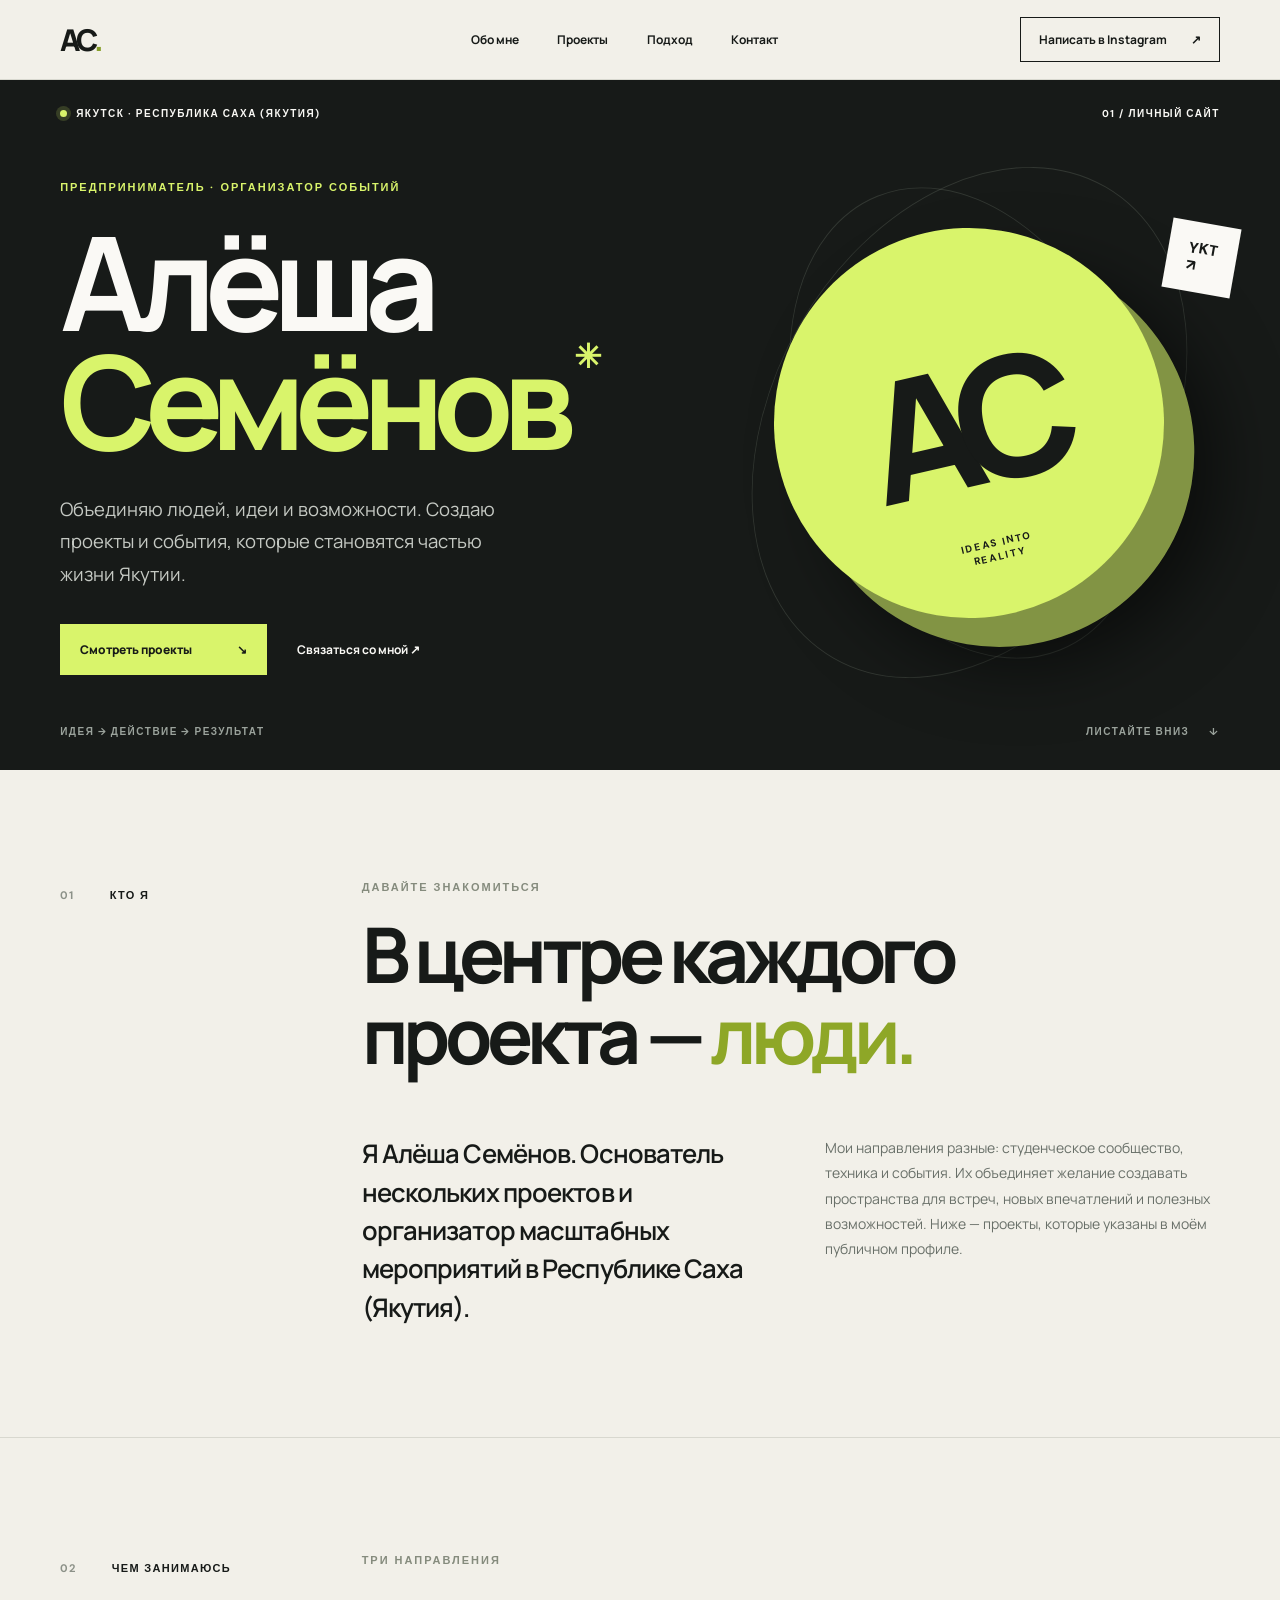
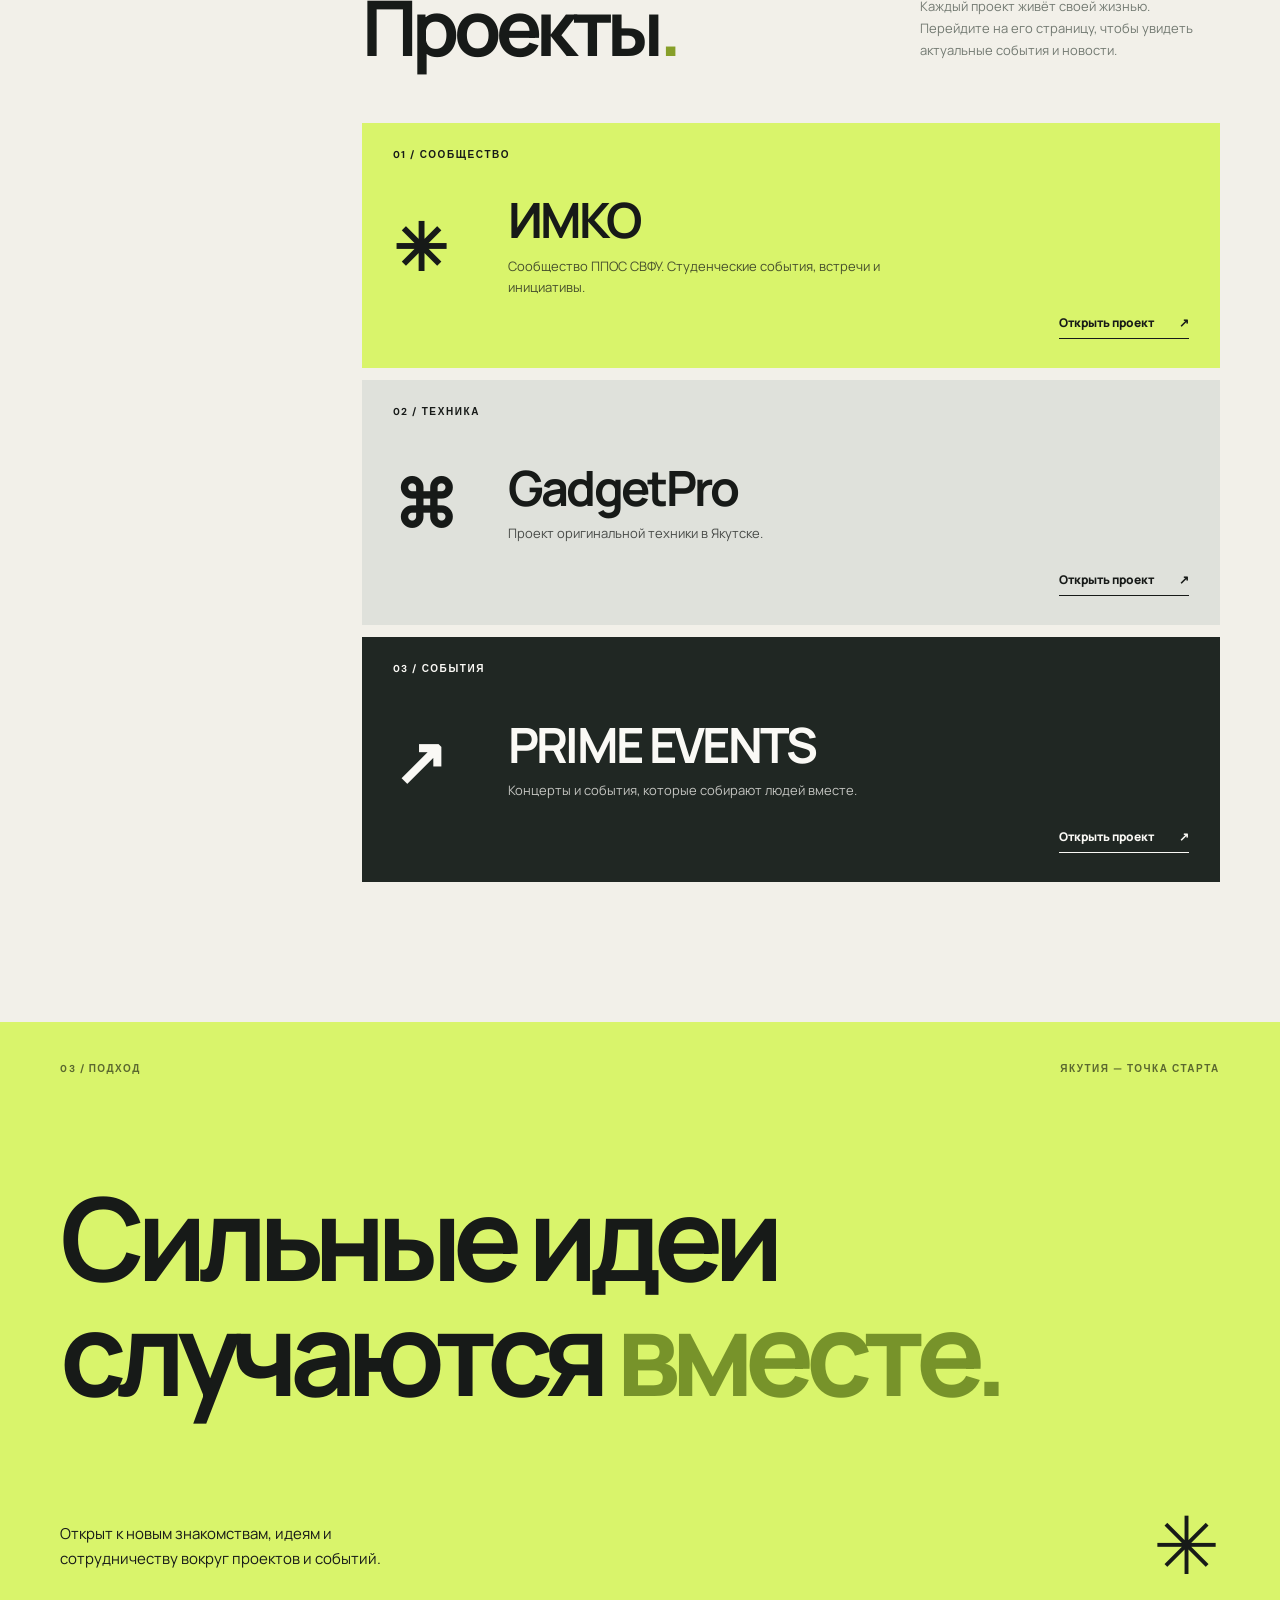
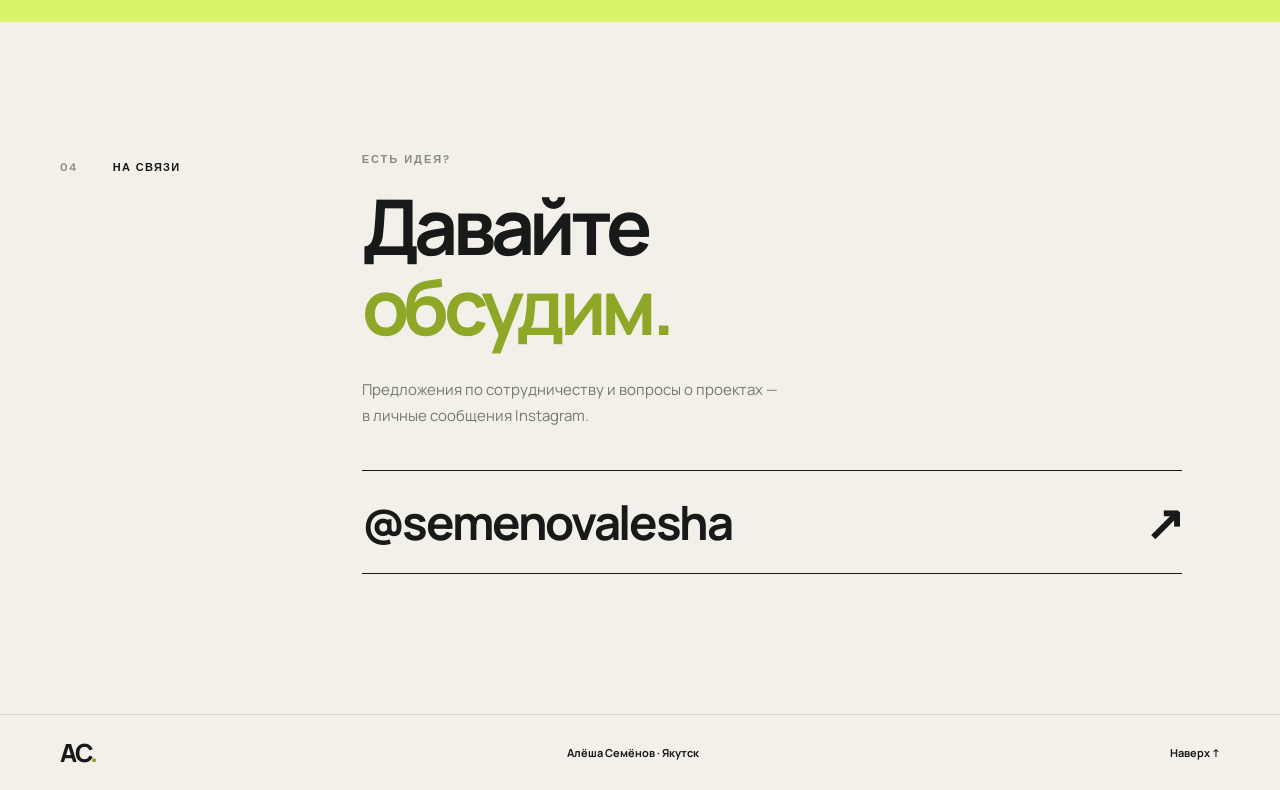
==== commit 74410803: "Replace old site with Alyosha Semenov portfolio" ====
--- a/index.html
+++ b/index.html
@@ -1,36 +1,57 @@
-<!doctype html>
+<!DOCTYPE html>
 <html lang="ru">
 <head>
-<meta charset="utf-8"><meta name="viewport" content="width=device-width,initial-scale=1">
-<meta name="theme-color" content="#f7f2eb">
-<meta name="description" content="GHIS — макияж и причёски Кристины Анисимовой. Портфолио и запись.">
-<title>GHIS — Кристина Анисимова</title>
-<link rel="preconnect" href="https://fonts.googleapis.com"><link rel="preconnect" href="https://fonts.gstatic.com" crossorigin>
-<link href="https://fonts.googleapis.com/css2?family=DM+Sans:wght@400;500;600&family=Playfair+Display:ital,wght@0,400;0,500;1,400&display=swap" rel="stylesheet">
-<link rel="stylesheet" href="styles.css"><script src="script.js" defer></script>
+  <meta charset="utf-8">
+  <meta name="viewport" content="width=device-width, initial-scale=1">
+  <meta name="theme-color" content="#171a18">
+  <meta name="description" content="Алёша Семёнов — основатель проектов и организатор масштабных мероприятий в Якутии. ИМКО, GadgetPro и PRIME EVENTS.">
+  <title>Алёша Семёнов — проекты и события</title>
+  <link rel="preconnect" href="https://fonts.googleapis.com">
+  <link rel="preconnect" href="https://fonts.gstatic.com" crossorigin>
+  <link href="https://fonts.googleapis.com/css2?family=DM+Sans:wght@400;500;600;700&family=Manrope:wght@400;500;600;700;800&display=swap" rel="stylesheet">
+  <link rel="stylesheet" href="styles.css">
 </head>
 <body>
-<header class="header"><a class="logo" href="index.html">GHIS<span>®</span></a><nav><a href="#about">О визажисте</a><a href="#works">Работы</a><a href="contacts.html">Написать мне</a></nav><a class="header-cta" href="contacts.html">Написать <span>↗</span></a><button class="burger" aria-label="Открыть меню"><span></span><span></span></button></header>
-<div class="mobile-nav"><button class="mobile-close">ЗАКРЫТЬ ×</button><a href="#about">О визажисте</a><a href="#works">Работы и фильтры</a><a href="contacts.html">Написать мне ↗</a></div>
-<main>
-<section class="hero hero-intro" id="top">
-<div class="hero-kicker"><span>GHIS · MAKEUP ARTIST</span><span>ЮЖНО-САХАЛИНСК</span></div>
-<div class="hero-split"><div class="hero-title"><p class="hero-brand">ЗНАКОМСТВО С GHIS</p><h1>Привет, я<br>Кристина.<br><em>Создаём твой образ.</em></h1><p>Макияж и образы, в которых ты остаёшься собой.</p><a class="hero-contact-link" href="#contacts">Обсудить свой образ <span>↗</span></a></div>
-<div class="hero-image photo-placeholder photo-01" role="img" aria-label="Заглушка фотографии 01 — портрет визажиста"><span class="placeholder-number">01</span><span class="placeholder-center">ФОТО <em>01</em><small>ПОРТРЕТ ВИЗАЖИСТА</small></span><span class="image-tag">GHIS / BEAUTY</span></div></div>
-<div class="hero-bottom"><span>МАКИЯЖ · ОБРАЗЫ · ДЕТАЛИ</span><a href="#works">СМОТРЕТЬ РАБОТЫ <b>↓</b></a></div>
-</section>
-<section class="intro section" id="about"><div class="section-label"><span>01</span><span>О ВИЗАЖИСТЕ</span></div><div class="intro-copy"><p class="overline">ЗНАКОМСТВО С GHIS</p><h2>Привет, я Кристина.<br><em>Создаём твой образ.</em></h2><div class="intro-bottom"><p>Я Кристина Анисимова, визажист. Здесь собраны мои бьюти-работы — от мягкого, естественного макияжа до выразительных образов с акцентом на глаза или губы. Выбирай настроение, смотри примеры и напиши мне, какой образ хочется создать для тебя.</p><a class="line-link" href="contacts.html">Обсудить свой образ <span>↗</span></a></div></div><div class="intro-image photo-placeholder photo-02" role="img" aria-label="Заглушка фотографии 02"><span class="placeholder-number">02</span><span class="placeholder-center">ФОТО <em>02</em><small>ПОРТРЕТ ВИЗАЖИСТА</small></span></div></section>
-<section class="portfolio-section section" id="works"><div class="section-label"><span>02</span><span>ПОРТФОЛИО</span></div><div class="section-heading"><h2>Выбери своё<br><em>настроение.</em></h2><p class="works-intro">Фильтруй работы по типу макияжа — нажми на категорию, чтобы увидеть подходящие образы.</p></div>
-<div class="catalog-filters" role="group" aria-label="Фильтры работ"><button class="active" data-filter="all" aria-pressed="true">Все работы</button><button data-filter="makeup" aria-pressed="false">Макияж</button><button data-filter="eyes" aria-pressed="false">Акцент на глаза</button><button data-filter="lips" aria-pressed="false">Акцент на губы</button><button data-filter="portrait" aria-pressed="false">Портреты</button></div>
-<div class="catalog-grid home-catalog">
-<article class="catalog-card" data-category="makeup"><div class="photo-placeholder photo-03" role="img" aria-label="Заглушка фотографии 03"><span class="placeholder-center">ФОТО <em>03</em><small>МЯГКИЙ МАКИЯЖ</small></span></div><div class="catalog-meta"><h2>Мягкое сияние</h2><span>МАКИЯЖ / 01</span></div></article>
-<article class="catalog-card" data-category="lips"><div class="photo-placeholder photo-04" role="img" aria-label="Заглушка фотографии 04"><span class="placeholder-center">ФОТО <em>04</em><small>АКЦЕНТ НА ГУБЫ</small></span></div><div class="catalog-meta"><h2>Цветовой акцент</h2><span>ГУБЫ / 02</span></div></article>
-<article class="catalog-card" data-category="eyes"><div class="photo-placeholder photo-05" role="img" aria-label="Заглушка фотографии 05"><span class="placeholder-center">ФОТО <em>05</em><small>АКЦЕНТ НА ГЛАЗА</small></span></div><div class="catalog-meta"><h2>Выразительный взгляд</h2><span>ГЛАЗА / 03</span></div></article>
-<article class="catalog-card" data-category="portrait"><div class="photo-placeholder photo-02" role="img" aria-label="Заглушка фотографии 02"><span class="placeholder-center">ФОТО <em>02</em><small>ПОРТРЕТ</small></span></div><div class="catalog-meta"><h2>Бьюти-портрет</h2><span>ПОРТРЕТ / 04</span></div></article>
-<article class="catalog-card" data-category="makeup"><div class="photo-placeholder photo-01" role="img" aria-label="Заглушка фотографии 01"><span class="placeholder-center">ФОТО <em>01</em><small>РЕДАКЦИОННЫЙ ОБРАЗ</small></span></div><div class="catalog-meta"><h2>Редакционный образ</h2><span>МАКИЯЖ / 05</span></div></article>
-<article class="catalog-card" data-category="makeup"><div class="photo-placeholder photo-03" role="img" aria-label="Заглушка фотографии 03"><span class="placeholder-center">ФОТО <em>03</em><small>НЕЖНЫЙ ОБРАЗ</small></span></div><div class="catalog-meta"><h2>Нежный образ</h2><span>SOFT / 06</span></div></article>
-</div><p class="catalog-note">Фотографии можно заменить и дополнить новыми работами.</p></section>
-<section class="booking social-booking" id="contacts"><div class="social-heading"><p class="overline">GHIS / CONTACTS</p><h2>Давай создадим<br><em>твой образ.</em></h2><p>Выбери удобный способ связи.</p></div><div class="social-grid"><a class="social-card" href="https://t.me/anisimova_65" target="_blank" rel="noopener"><span>01 / МЕССЕНДЖЕР</span><strong>Telegram</strong><b>↗</b></a><a class="social-card" href="https://www.instagram.com/mua.anisimova/" target="_blank" rel="noopener"><span>02 / СОЦСЕТЬ</span><strong>Instagram</strong><b>↗</b></a><a class="social-card placeholder-link" href="contacts.html#vk"><span>03 / СОЦСЕТЬ</span><strong>VK <small>ССЫЛКА СКОРО</small></strong><b>↗</b></a><a class="social-card placeholder-link" href="contacts.html#max"><span>04 / МЕССЕНДЖЕР</span><strong>MAX <small>ССЫЛКА СКОРО</small></strong><b>↗</b></a></div><span class="booking-mark">GHIS</span></section>
-</main>
-<footer class="footer"><a class="logo" href="index.html">GHIS<span>®</span></a><span>Кристина Анисимова · GHIS</span><div><a href="https://www.instagram.com/mua.anisimova/" target="_blank" rel="noopener">INSTAGRAM ↗</a><a href="https://t.me/anisimova_65" target="_blank" rel="noopener">TELEGRAM ↗</a></div><small>© <span data-year></span></small></footer>
-</body></html>+  <a class="skip" href="#main">Перейти к содержанию</a>
+  <header class="site-header" id="top">
+    <a class="brand" href="#top" aria-label="Алёша Семёнов, наверх">АС<span class="brand-dot">.</span></a>
+    <nav class="nav" aria-label="Основная навигация">
+      <a href="#about">Обо мне</a><a href="#projects">Проекты</a><a href="#approach">Подход</a><a href="#contact">Контакт</a>
+    </nav>
+    <a class="header-cta" href="https://www.instagram.com/semenovalesha/" target="_blank" rel="noopener noreferrer">Написать в Instagram <span aria-hidden="true">↗</span></a>
+    <button class="menu-toggle" type="button" aria-label="Открыть меню" aria-controls="mobile-nav" aria-expanded="false"><span></span><span></span></button>
+  </header>
+  <nav class="mobile-nav" id="mobile-nav" aria-label="Мобильная навигация" hidden><a href="#about">Обо мне</a><a href="#projects">Проекты</a><a href="#approach">Подход</a><a href="#contact">Контакт</a></nav>
+
+  <main id="main">
+    <section class="hero" aria-labelledby="hero-title">
+      <div class="hero-topline"><span class="eyebrow"><span class="pulse"></span> Якутск · Республика Саха (Якутия)</span><span class="eyebrow hero-index">01 / Личный сайт</span></div>
+      <div class="hero-inner">
+        <div class="hero-copy">
+          <p class="kicker">Предприниматель · Организатор событий</p>
+          <h1 id="hero-title">Алёша<br><em>Семёнов</em><span class="title-star" aria-hidden="true">✳</span></h1>
+          <p class="hero-lead">Объединяю людей, идеи и возможности. Создаю проекты и события, которые становятся частью жизни Якутии.</p>
+          <div class="hero-actions"><a class="button button-light" href="#projects">Смотреть проекты <span aria-hidden="true">↘</span></a><a class="text-link" href="#contact">Связаться со мной <span aria-hidden="true">↗</span></a></div>
+        </div>
+        <div class="hero-art" aria-hidden="true"><div class="art-orbit orbit-one"></div><div class="art-orbit orbit-two"></div><div class="art-disc"><div class="art-initials">АС</div><span>IDEAS INTO<br>REALITY</span></div><div class="art-tag">YKT<br>↗</div></div>
+      </div>
+      <div class="hero-bottom"><span>Идея → Действие → Результат</span><span>Листайте вниз <span aria-hidden="true">↓</span></span></div>
+    </section>
+
+    <section class="about section" id="about" aria-labelledby="about-title"><div class="section-mark"><span>01</span><span>Кто я</span></div><div class="about-body"><p class="section-kicker">Давайте знакомиться</p><h2 id="about-title">В центре каждого<br>проекта — <em>люди.</em></h2><div class="about-grid"><p class="large-copy">Я Алёша Семёнов. Основатель нескольких проектов и организатор масштабных мероприятий в Республике Саха (Якутия).</p><p>Мои направления разные: студенческое сообщество, техника и события. Их объединяет желание создавать пространства для встреч, новых впечатлений и полезных возможностей. Ниже — проекты, которые указаны в моём публичном профиле.</p></div></div></section>
+
+    <section class="projects section" id="projects" aria-labelledby="projects-title"><div class="section-mark"><span>02</span><span>Чем занимаюсь</span></div><div class="section-content"><div class="section-heading"><div><p class="section-kicker">Три направления</p><h2 id="projects-title">Проекты<span class="accent-dot">.</span></h2></div><p>Каждый проект живёт своей жизнью. Перейдите на его страницу, чтобы увидеть актуальные события и новости.</p></div><div class="project-list">
+      <article class="project-card project-imko"><div class="project-num">01 / Сообщество</div><div class="project-main"><div class="project-symbol" aria-hidden="true">✳</div><div><h3>ИМКО</h3><p>Сообщество ППОС СВФУ. Студенческие события, встречи и инициативы.</p></div></div><a href="https://www.instagram.com/imko_ppos_svfu/" target="_blank" rel="noopener noreferrer" aria-label="Открыть ИМКО в Instagram">Открыть проект <span aria-hidden="true">↗</span></a></article>
+      <article class="project-card project-gadget"><div class="project-num">02 / Техника</div><div class="project-main"><div class="project-symbol" aria-hidden="true">⌘</div><div><h3>GadgetPro</h3><p>Проект оригинальной техники в Якутске.</p></div></div><a href="https://www.instagram.com/gadgetpro_ykt/" target="_blank" rel="noopener noreferrer" aria-label="Открыть GadgetPro в Instagram">Открыть проект <span aria-hidden="true">↗</span></a></article>
+      <article class="project-card project-prime"><div class="project-num">03 / События</div><div class="project-main"><div class="project-symbol" aria-hidden="true">↗</div><div><h3>PRIME EVENTS</h3><p>Концерты и события, которые собирают людей вместе.</p></div></div><a href="https://www.instagram.com/primevents.ykt/" target="_blank" rel="noopener noreferrer" aria-label="Открыть PRIME EVENTS в Instagram">Открыть проект <span aria-hidden="true">↗</span></a></article>
+    </div></div></section>
+
+    <section class="statement" id="approach" aria-labelledby="statement-title"><div class="statement-top"><span>03 / Подход</span><span>Якутия — точка старта</span></div><h2 id="statement-title">Сильные идеи<br>случаются <em>вместе.</em></h2><div class="statement-bottom"><p>Открыт к новым знакомствам, идеям и сотрудничеству вокруг проектов и событий.</p><span aria-hidden="true">✳</span></div></section>
+
+    <section class="contact section" id="contact" aria-labelledby="contact-title"><div class="section-mark"><span>04</span><span>На связи</span></div><div class="contact-body"><p class="section-kicker">Есть идея?</p><h2 id="contact-title">Давайте<br><em>обсудим.</em></h2><p>Предложения по сотрудничеству и вопросы о проектах — в личные сообщения Instagram.</p><a class="contact-link" href="https://www.instagram.com/semenovalesha/" target="_blank" rel="noopener noreferrer"><span>@semenovalesha</span><span aria-hidden="true">↗</span></a></div></section>
+  </main>
+  <footer><a class="brand" href="#top" aria-label="Вернуться наверх">АС<span class="brand-dot">.</span></a><span>Алёша Семёнов · Якутск</span><a href="#top">Наверх ↑</a></footer>
+  <script src="script.js" defer></script>
+</body>
+</html>
+
--- a/styles.css
+++ b/styles.css
@@ -1,85 +1,2 @@
-:root{--milk:#f7f2eb;--beige:#ded0c4;--rose:#e9c9cc;--rose-deep:#c68f98;--brown:#30231f;--muted:#85766e;--line:#ded3c9;--serif:"Playfair Display",Georgia,serif;--sans:"DM Sans",Arial,sans-serif}
-*{box-sizing:border-box}html{scroll-behavior:smooth;scroll-padding-top:85px}body{margin:0;background:var(--milk);color:var(--brown);font-family:var(--sans);-webkit-font-smoothing:antialiased}img{display:block;width:100%;height:100%;object-fit:cover}a{color:inherit;text-decoration:none}button{font:inherit;color:inherit}.header{height:82px;display:flex;align-items:center;justify-content:space-between;padding:0 clamp(20px,5.5vw,84px);position:absolute;z-index:10;top:0;left:0;right:0;border-bottom:1px solid #f7f2eb38;color:var(--milk)}.logo{font:500 31px/.9 var(--serif);letter-spacing:-.07em}.logo span{font:9px var(--sans);vertical-align:top;margin-left:4px;letter-spacing:0}.header nav{display:flex;gap:clamp(18px,3vw,42px)}.header nav a{font-size:11px;opacity:.85;transition:opacity .2s}.header nav a:hover,.header nav a[aria-current=page]{opacity:1}.header-cta{display:flex;gap:20px;align-items:center;padding:12px 15px;background:var(--rose);color:var(--brown);font-size:10px}.header-cta span{font-size:15px}.burger,.mobile-nav{display:none}.hero{position:relative;min-height:760px;height:100svh;max-height:1050px;background:#8e7164;color:var(--milk);overflow:hidden;padding:130px clamp(20px,5.5vw,84px) 35px;display:flex;flex-direction:column;justify-content:space-between}.hero:before{content:"";position:absolute;inset:0;background:linear-gradient(90deg,#2017139c 0%,#20171328 52%,#20171305 100%);z-index:1}.hero-image{position:absolute;inset:0 0 0 31%;height:100%;width:69%;object-fit:cover;object-position:center 35%}.hero-kicker,.hero-title,.hero-bottom{position:relative;z-index:2;display:flex;justify-content:space-between}.hero-kicker{font-size:9px;letter-spacing:.19em}.hero-title{display:block;margin:auto 0;max-width:800px}.hero-title h1{font:400 clamp(78px,12vw,165px)/.86 var(--serif);letter-spacing:-.065em;margin:0 0 25px}.hero-title h1 em,.intro h2 em,.section-heading h2 em,.booking h2 em{font-weight:400;color:var(--rose)}.hero-title p{font-size:12px;line-height:1.8;margin-left:8px}.hero-bottom{font-size:9px;letter-spacing:.15em;align-items:center;border-top:1px solid #ffffff70;padding-top:17px}.hero-bottom a{display:flex;gap:22px;align-items:center}.hero-bottom b{font-size:16px;font-weight:400}.section{padding:clamp(80px,11vw,155px) clamp(20px,8vw,125px)}.section-label{display:flex;gap:22px;font-size:9px;letter-spacing:.18em;color:var(--muted);border-top:1px solid var(--line);padding-top:13px}.section-label span:first-child{color:var(--rose-deep)}.intro{display:grid;grid-template-columns:1fr 1.2fr .8fr;gap:clamp(22px,5vw,75px);align-items:start}.intro .section-label{grid-column:1/-1}.intro-copy{padding-top:18px}.overline{font-size:9px;letter-spacing:.2em;color:var(--muted)}.intro h2,.section-heading h2,.booking h2{font:400 clamp(42px,6.2vw,83px)/1.03 var(--serif);letter-spacing:-.045em;margin:22px 0}.intro h2 em,.section-heading h2 em{color:var(--rose-deep)}.intro-bottom{margin-top:45px}.intro-bottom p{font-size:12px;line-height:1.9;color:var(--muted);max-width:330px}.line-link{display:inline-flex;gap:28px;align-items:center;border-bottom:1px solid #c6b5a8;padding:0 0 10px;margin-top:18px;font-size:10px;transition:gap .2s,border-color .2s}.line-link:hover{gap:36px;border-color:var(--rose-deep)}.intro-image{height:clamp(320px,42vw,550px);margin-top:25px}.section-heading{display:flex;align-items:end;justify-content:space-between;gap:25px}.section-heading h2{margin-top:28px}.section-heading .line-link{margin-bottom:28px;white-space:nowrap}.featured-grid{display:grid;grid-template-columns:1.05fr .75fr .9fr;gap:clamp(12px,2vw,28px);align-items:start;margin-top:42px}.feature{display:block}.feature-two{margin-top:100px}.feature-three{margin-top:35px}.feature img{height:clamp(280px,40vw,520px);background:var(--beige);transition:transform .6s}.feature{overflow:hidden}.feature:hover img{transform:scale(1.025)}.feature>span{display:flex;flex-direction:column;gap:9px;padding:13px 1px;font:400 clamp(19px,2.3vw,27px) var(--serif)}.feature small{font:9px var(--sans);letter-spacing:.17em;color:var(--muted)}.booking{position:relative;display:flex;align-items:center;justify-content:space-between;gap:40px;overflow:hidden;padding:clamp(65px,9vw,125px) clamp(20px,8vw,125px);background:var(--brown);color:var(--milk)}.booking h2{font-size:clamp(46px,7vw,90px)}.booking h2 em{color:var(--rose)}.booking>div>p:last-child{font-size:11px;color:#d4c6bd}.booking-link{display:flex;align-items:center;gap:35px;padding:17px 20px;background:var(--rose);color:var(--brown);font-size:11px;white-space:nowrap;z-index:1}.booking-link span{font-size:17px}.booking-mark{position:absolute;right:8%;bottom:-.32em;font:400 23vw var(--serif);color:#ffffff08;pointer-events:none}.footer{padding:30px clamp(20px,5.5vw,84px);display:flex;align-items:center;justify-content:space-between;gap:20px;flex-wrap:wrap}.footer .logo{font-size:27px}.footer>span,.footer div a,.footer small{font-size:9px;letter-spacing:.1em;color:var(--muted)}.footer div{display:flex;gap:20px}.footer div a{border-bottom:1px solid var(--line);padding-bottom:5px}.inner-page{padding:140px clamp(20px,8vw,125px) 100px}.page-kicker{font-size:9px;letter-spacing:.2em;color:var(--muted)}.page-title{font:400 clamp(62px,10vw,130px)/.95 var(--serif);letter-spacing:-.06em;margin:30px 0 18px}.page-title em{color:var(--rose-deep);font-weight:400}.page-lead{font-size:12px;line-height:1.9;color:var(--muted);max-width:460px}.catalog-filters{display:flex;flex-wrap:wrap;gap:8px;margin:42px 0 26px}.catalog-filters button{border:1px solid var(--line);background:transparent;padding:11px 17px;border-radius:30px;font-size:10px;cursor:pointer;transition:background .2s,border-color .2s}.catalog-filters button:hover,.catalog-filters button.active{background:var(--rose);border-color:var(--rose)}.catalog-grid{display:grid;grid-template-columns:repeat(3,minmax(0,1fr));gap:35px 20px}.catalog-card[hidden]{display:none}.catalog-card img{aspect-ratio:.78;background:var(--beige)}.catalog-card:nth-child(3n+2){margin-top:70px}.catalog-meta{padding-top:13px;display:flex;justify-content:space-between;gap:10px;align-items:start}.catalog-meta h2{font:400 23px var(--serif);margin:0}.catalog-meta span{font-size:8px;letter-spacing:.12em;color:var(--muted);padding-top:7px}.catalog-note{font-size:10px;color:var(--muted);margin-top:45px}.contact-layout{display:grid;grid-template-columns:1fr 1fr;gap:clamp(30px,8vw,120px);align-items:center;margin-top:25px}.contact-layout h1{font:400 clamp(56px,8vw,104px)/.95 var(--serif);letter-spacing:-.055em;margin:25px 0}.contact-layout h1 em{color:var(--rose-deep);font-weight:400}.contact-layout p{font-size:12px;line-height:1.9;color:var(--muted);max-width:350px}.contact-options{margin-top:35px;border-top:1px solid var(--line)}.contact-options a{display:flex;justify-content:space-between;padding:22px 0;border-bottom:1px solid var(--line);font:400 27px var(--serif)}.contact-options a span{font:11px var(--sans);color:var(--rose-deep)}.contact-image{height:clamp(420px,58vw,690px)}.back-home{display:inline-block;margin-top:32px;font-size:10px;border-bottom:1px solid var(--line);padding-bottom:8px}.reveal{opacity:0;transform:translateY(14px);transition:opacity .7s,transform .7s}.reveal.visible{opacity:1;transform:none}
-@media(max-width:760px){.header{height:68px;padding:0 20px}.header nav,.header-cta{display:none}.burger{display:flex;flex-direction:column;gap:6px;background:none;border:0;padding:10px}.burger span{display:block;width:25px;height:1px;background:var(--milk)}.mobile-nav{display:flex;position:fixed;z-index:30;inset:0;background:var(--brown);color:var(--milk);flex-direction:column;padding:25px 23px;gap:0;transform:translateY(-105%);transition:transform .5s}.mobile-nav.open{transform:translateY(0)}.mobile-close{align-self:flex-end;background:none;border:0;color:var(--milk);font-size:10px;letter-spacing:.15em;padding:10px 0 30px}.mobile-nav>a{font:400 clamp(39px,10vw,57px) var(--serif);padding:13px 0;border-bottom:1px solid #ffffff22}.mobile-nav>a:last-child{font:11px var(--sans);color:var(--rose);margin-top:25px;border:0}.hero{min-height:700px;height:94svh;padding:100px 20px 25px}.hero-image{inset:0;width:100%;opacity:.76;object-position:57% center}.hero:before{background:linear-gradient(90deg,#201713a8,#20171320),linear-gradient(0deg,#20171360,transparent 50%)}.hero-kicker{font-size:8px}.hero-title h1{font-size:clamp(77px,17vw,125px)}.hero-title p{margin-left:3px}.hero-bottom{font-size:8px;letter-spacing:.1em}.hero-bottom a{gap:10px}.section{padding:76px 20px}.intro{grid-template-columns:1fr 1fr;gap:25px 15px}.intro .section-label{grid-column:1/-1}.intro-copy{grid-column:1/-1}.intro h2{font-size:clamp(43px,11vw,64px)}.intro-bottom{margin-top:28px}.intro-image{grid-column:2;grid-row:3;height:300px;margin-top:0}.intro-bottom p{max-width:270px}.intro-bottom .line-link{font-size:9px;gap:12px}.section-heading{display:block}.section-heading h2{font-size:clamp(42px,10vw,65px)}.section-heading .line-link{margin:0 0 20px}.featured-grid{grid-template-columns:1fr 1fr;gap:22px 12px;margin-top:22px}.feature-two{margin-top:50px}.feature-three{margin-top:0;grid-column:1/-1;width:72%;justify-self:center}.feature img{height:clamp(230px,68vw,400px)}.feature-three img{height:350px}.feature>span{font-size:20px;gap:7px}.feature small{font-size:8px}.booking{display:block;padding:75px 20px}.booking h2{font-size:clamp(46px,12vw,72px)}.booking-link{display:inline-flex;margin-top:20px}.footer{padding:24px 20px;display:grid;grid-template-columns:1fr 1fr}.footer>span{grid-column:1/-1;order:3}.footer div{grid-column:1/-1;order:4;justify-content:space-between}.footer small{justify-self:end}.inner-page{padding:105px 20px 70px}.page-title{font-size:clamp(58px,15vw,90px);margin:25px 0 14px}.catalog-filters{flex-wrap:nowrap;overflow:auto;margin:30px -20px 22px;padding:0 20px 7px}.catalog-filters button{white-space:nowrap;flex-shrink:0}.catalog-grid{grid-template-columns:repeat(2,minmax(0,1fr));gap:26px 12px}.catalog-card:nth-child(3n+2){margin-top:0}.catalog-card:nth-child(even){margin-top:35px}.catalog-meta{display:block}.catalog-meta h2{font-size:19px}.catalog-meta span{display:block;font-size:7px;padding-top:6px}.contact-layout{grid-template-columns:1fr;gap:30px}.contact-layout h1{font-size:clamp(58px,15vw,88px)}.contact-image{height:100vw;max-height:520px;grid-row:1}.contact-options a{font-size:25px}.reveal{transform:translateY(8px)}}
-@media(prefers-reduced-motion:reduce){html{scroll-behavior:auto}*,*:before,*:after{animation-duration:.01ms!important;transition-duration:.01ms!important}.reveal{opacity:1;transform:none}}
+:root{--ink:#171a18;--paper:#f2f0e9;--white:#faf9f5;--line:#d8d8cf;--lime:#d9f46b;--muted:#777c76}*{box-sizing:border-box}html{scroll-behavior:smooth}body{margin:0;background:var(--paper);color:var(--ink);font-family:Manrope,Arial,sans-serif}a{color:inherit;text-decoration:none}button{font:inherit}a:focus-visible,button:focus-visible{outline:3px solid #a5bd39;outline-offset:4px}::selection{background:var(--lime);color:var(--ink)}.skip{position:absolute;left:10px;top:-60px;background:var(--lime);padding:12px;z-index:20}.skip:focus{top:10px}.site-header{height:80px;padding:0 clamp(22px,4.7vw,80px);display:flex;align-items:center;justify-content:space-between;background:var(--paper);position:relative;z-index:5;border-bottom:1px solid var(--line)}.brand{font-size:30px;font-weight:800;letter-spacing:-.1em;line-height:1}.brand-dot,.accent-dot{color:#879f29}.nav{display:flex;gap:clamp(20px,3vw,54px);margin-left:10vw}.nav a,.header-cta{font-size:12px;font-weight:700}.nav a:hover,.text-link:hover,footer a:hover{text-decoration:underline;text-underline-offset:5px}.header-cta{border:1px solid var(--ink);padding:13px 18px;display:flex;gap:24px;align-items:center}.header-cta:hover{background:var(--ink);color:var(--white)}.menu-toggle,.mobile-nav{display:none}.hero{min-height:690px;background:var(--ink);color:var(--white);padding:27px clamp(22px,4.7vw,80px) 24px;overflow:hidden;position:relative}.hero-topline,.hero-bottom,.statement-top{display:flex;justify-content:space-between;align-items:center;font:700 10px 'DM Sans',sans-serif;text-transform:uppercase;letter-spacing:.15em}.eyebrow{display:inline-flex;align-items:center;gap:9px}.pulse{height:7px;width:7px;border-radius:50%;background:var(--lime);box-shadow:0 0 0 4px #d9f46b29}.hero-inner{display:grid;grid-template-columns:1.08fr .92fr;align-items:center;min-height:590px;max-width:1510px;margin:auto}.hero-copy{position:relative;z-index:2;padding:60px 0 50px}.kicker,.section-kicker{text-transform:uppercase;letter-spacing:.18em;font:700 11px 'DM Sans',sans-serif}.kicker{color:var(--lime);margin:0 0 28px}.hero h1{font-size:clamp(72px,10.2vw,160px);line-height:.91;letter-spacing:-.085em;margin:0;white-space:nowrap;font-weight:700}.hero h1 em,.about h2 em,.statement h2 em,.contact h2 em{font-style:normal;color:var(--lime)}.title-star{font-size:.25em;vertical-align:top;color:var(--lime);margin-left:.3em;letter-spacing:0}.hero-lead{font-size:clamp(15px,1.45vw,19px);line-height:1.75;max-width:470px;color:#c5c9c3;margin:33px 0 34px}.hero-actions{display:flex;align-items:center;gap:30px}.button{display:inline-flex;justify-content:space-between;align-items:center;gap:45px;padding:17px 20px;font-size:12px;font-weight:800}.button-light{background:var(--lime);color:var(--ink)}.button-light:hover{background:#ecff9e}.text-link{font-size:12px;font-weight:700}.hero-art{height:520px;position:relative;display:grid;place-items:center;transform:translateX(3%)}.art-orbit{position:absolute;border:1px solid #6e786950;border-radius:50%;width:490px;height:490px;transform:rotate(-22deg) scaleX(.68)}.orbit-two{transform:rotate(30deg) scaleX(.72);width:545px;height:545px}.art-disc{width:min(34vw,390px);height:min(34vw,390px);min-width:280px;min-height:280px;border-radius:50%;background:var(--lime);color:var(--ink);position:relative;display:flex;align-items:center;justify-content:center;transform:rotate(-13deg);box-shadow:23px 35px 0 #829444,40px 56px 70px #0008}.art-initials{font-size:clamp(100px,13vw,185px);font-weight:800;letter-spacing:-.14em;padding-right:.1em;line-height:1}.art-disc span{position:absolute;bottom:52px;left:50%;transform:translateX(-50%);font:700 10px 'DM Sans',sans-serif;letter-spacing:.18em;text-align:center;line-height:1.35}.art-tag{position:absolute;right:0;top:60px;background:var(--white);color:var(--ink);padding:17px 20px;transform:rotate(10deg);font:800 15px 'DM Sans',sans-serif;line-height:1.2}.hero-bottom{color:#9ba39c}.hero-bottom span:last-child{display:flex;gap:20px}.section{padding:110px clamp(22px,4.7vw,80px);display:grid;grid-template-columns:23% 1fr;gap:3%;max-width:1700px;margin:auto}.section-mark{font:700 11px 'DM Sans',sans-serif;text-transform:uppercase;letter-spacing:.12em;display:flex;gap:35px;padding-top:8px}.section-mark span:first-child{color:#8c9188}.section-kicker{color:#858b7d;margin:0 0 20px}.section h2{font-size:clamp(48px,6vw,88px);line-height:1.05;letter-spacing:-.07em;margin:0;font-weight:700}.about h2 em{color:#8ea727}.about-grid{display:grid;grid-template-columns:1fr 1fr;gap:8%;margin-top:60px;max-width:930px}.about-grid p{margin:0;line-height:1.8;color:#697069;font-size:14px}.about-grid .large-copy{color:var(--ink);font-size:clamp(18px,2vw,27px);line-height:1.5;font-weight:600;letter-spacing:-.035em}.projects{border-top:1px solid var(--line);padding-top:115px;padding-bottom:140px}.section-heading{display:flex;justify-content:space-between;align-items:end;margin-bottom:55px;gap:45px}.section-heading>p{max-width:300px;color:#737a72;font-size:13px;line-height:1.7;margin-bottom:7px}.project-list{display:grid;gap:12px}.project-card{min-height:245px;padding:25px 31px 29px;display:flex;flex-direction:column;justify-content:space-between;position:relative;overflow:hidden}.project-imko{background:#d9f46b}.project-gadget{background:#dfe1db}.project-prime{background:#202723;color:var(--white)}.project-num{font:700 10px 'DM Sans',sans-serif;letter-spacing:.16em;text-transform:uppercase}.project-main{display:flex;gap:35px;align-items:center;margin:25px 0 6px}.project-symbol{font-size:65px;line-height:1;font-weight:800;width:80px;flex-shrink:0}.project-main h3{font-size:clamp(28px,3.8vw,52px);line-height:1;margin:0 0 11px;letter-spacing:-.055em}.project-main p{font-size:13px;line-height:1.6;max-width:450px;margin:0;opacity:.75}.project-card>a{align-self:flex-end;font-size:12px;font-weight:800;border-bottom:1px solid currentColor;padding-bottom:7px;display:flex;gap:25px}.project-card>a:hover{gap:34px}.statement{background:#d9f46b;padding:40px clamp(22px,4.7vw,80px) 50px;min-height:600px;display:flex;flex-direction:column;justify-content:space-between}.statement-top{color:#5b682f}.statement h2{font-size:clamp(60px,9vw,130px);letter-spacing:-.075em;line-height:1;max-width:1100px;font-weight:700;margin:50px 0}.statement h2 em{color:#77932a}.statement-bottom{display:flex;align-items:end;justify-content:space-between}.statement-bottom p{max-width:390px;line-height:1.7;font-size:15px;margin:0}.statement-bottom span{font-size:80px;line-height:.7}.contact{padding-top:130px;padding-bottom:140px}.contact h2 em{color:#8ea727}.contact-body>p:not(.section-kicker){font-size:15px;color:#727971;max-width:420px;line-height:1.7;margin:30px 0 42px}.contact-link{border-top:1px solid var(--ink);border-bottom:1px solid var(--ink);display:flex;justify-content:space-between;align-items:center;font-size:clamp(24px,3.7vw,55px);font-weight:700;letter-spacing:-.05em;padding:19px 0;max-width:820px}.contact-link:hover{color:#7e9826}footer{border-top:1px solid var(--line);padding:25px clamp(22px,4.7vw,80px);display:flex;align-items:center;justify-content:space-between;font-size:11px;font-weight:700}footer .brand{font-size:25px}@media(max-width:1000px){.nav{margin-left:0;gap:20px}.hero-inner{grid-template-columns:1fr .7fr}.hero h1{font-size:clamp(72px,9vw,110px)}.hero-art{transform:translateX(14%)}.art-orbit{width:390px;height:390px}.orbit-two{width:440px;height:440px}.art-disc{min-width:250px;min-height:250px}.section{grid-template-columns:19% 1fr}}@media(max-width:760px){.site-header{height:68px}.nav,.header-cta{display:none}.menu-toggle{display:flex;border:0;background:transparent;width:44px;height:44px;flex-direction:column;align-items:center;justify-content:center;gap:7px;cursor:pointer}.menu-toggle span{width:22px;height:2px;background:var(--ink)}.mobile-nav:not([hidden]){display:flex;position:absolute;z-index:6;top:68px;left:0;right:0;background:var(--paper);flex-direction:column;padding:20px 22px 30px;border-bottom:1px solid var(--line);box-shadow:0 14px 20px #0002;gap:0}.mobile-nav a{padding:13px 0;font-weight:700;border-bottom:1px solid var(--line)}.hero{min-height:auto;padding-bottom:26px}.hero-index{display:none}.hero-inner{display:flex;flex-direction:column;align-items:stretch;min-height:0}.hero-copy{padding:75px 0 0}.hero h1{font-size:clamp(65px,13vw,100px)}.hero-lead{font-size:15px;max-width:490px}.hero-art{height:300px;transform:none;margin-top:2px}.art-disc{min-width:210px;min-height:210px;width:210px;height:210px;box-shadow:16px 22px 0 #829444,28px 38px 55px #0007}.art-initials{font-size:105px}.art-disc span{bottom:28px;font-size:8px}.art-orbit{width:280px;height:280px}.orbit-two{width:325px;height:325px}.art-tag{right:7%;top:25px;font-size:12px}.hero-bottom{margin-top:20px}.section{display:block;padding:75px 22px}.section-mark{margin-bottom:35px}.about-grid{margin-top:35px;gap:30px}.section-heading{align-items:start;margin-bottom:35px}.statement{min-height:470px}.statement h2{font-size:clamp(56px,10vw,85px)}.contact{padding-bottom:95px}}@media(max-width:520px){.hero h1{font-size:clamp(57px,15.2vw,78px)}.hero-actions{align-items:flex-start;flex-direction:column;gap:22px}.hero-art{height:270px}.hero-bottom span:first-child{display:none}.hero-bottom{justify-content:flex-end}.about-grid{grid-template-columns:1fr}.section-heading{display:block}.section-heading>p{margin:20px 0 0}.project-card{min-height:290px;padding:22px}.project-main{gap:12px;align-items:flex-start}.project-symbol{font-size:47px;width:47px}.project-main h3{font-size:33px}.project-card>a{align-self:flex-start;margin-left:59px}.statement{min-height:440px}.statement h2{font-size:clamp(48px,11vw,65px)}.statement-bottom span{font-size:55px}.statement-bottom p{max-width:240px;font-size:13px}footer{gap:12px}footer span{display:none}}@media(prefers-reduced-motion:reduce){html{scroll-behavior:auto}*{animation-duration:.01ms!important;transition-duration:.01ms!important}}
 
-/* Homepage portfolio and dedicated contact form */
-.inner-header{position:relative;color:var(--brown);border-bottom:1px solid var(--line)}
-.inner-header .burger span{background:var(--brown)}
-.hero-brand{font-size:10px;letter-spacing:.2em;margin:0 0 20px 8px}
-.hero-title h1{max-width:900px}
-.works-intro{max-width:270px;font-size:11px;line-height:1.9;color:var(--muted);margin-bottom:28px}
-.portfolio-section .catalog-filters{margin-top:35px}
-.home-catalog .catalog-card:nth-child(3n+2){margin-top:60px}
-.message-form{display:flex;flex-direction:column;gap:9px;margin-top:30px;max-width:520px}
-.message-form label{font-size:10px;letter-spacing:.03em;margin-top:8px}
-.message-form label span{color:var(--muted);font-weight:400}
-.message-form input,.message-form textarea{width:100%;border:1px solid var(--line);border-radius:0;background:#fff9f3;color:var(--brown);font:12px var(--sans);padding:14px 15px;outline:none;transition:border-color .2s}
-.message-form textarea{resize:vertical;min-height:130px;line-height:1.7}
-.message-form input:focus,.message-form textarea:focus{border-color:var(--rose-deep)}
-.message-form input::placeholder,.message-form textarea::placeholder{color:#a99b92}
-.form-submit{border:0;cursor:pointer;align-self:flex-start;margin-top:12px}
-.form-note{font-size:10px!important;line-height:1.7!important;color:var(--muted);margin-top:5px}
-@media(max-width:760px){.works-intro{max-width:400px;margin:0 0 18px}.home-catalog .catalog-card:nth-child(3n+2){margin-top:0}.message-form{max-width:none}.form-submit{align-self:stretch;justify-content:space-between}.hero-brand{margin-left:3px}.portfolio-section .section-heading{margin-bottom:20px}}
-
-/* GHIS visual placeholders, rounded media frames and motion */
-:root{--radius-card:24px;--radius-large:32px;--ease-editorial:cubic-bezier(.22,.8,.24,1)}
-body{animation:page-enter .7s var(--ease-editorial) both}
-@keyframes page-enter{from{opacity:0;transform:translateY(8px)}to{opacity:1;transform:translateY(0)}}
-.hero-image{inset:96px 30px 82px 31%;width:auto;height:auto;border-radius:var(--radius-large);overflow:hidden;background:linear-gradient(145deg,#d8b7b6,#bca394 45%,#f0ded4);box-shadow:0 24px 70px #30231f18}
-.photo-placeholder{--p1:#e9c9cc;--p2:#ded0c4;--p3:#c68f98;position:relative;display:flex;align-items:center;justify-content:center;isolation:isolate;overflow:hidden;border-radius:var(--radius-card);min-width:0;min-height:0;background:linear-gradient(135deg,var(--p1),var(--p2) 52%,var(--p3));color:var(--brown);box-shadow:0 16px 42px #30231f0b;transition:transform .7s var(--ease-editorial),box-shadow .7s var(--ease-editorial),border-radius .7s var(--ease-editorial)}
-.photo-placeholder:before,.photo-placeholder:after{content:"";position:absolute;z-index:-1;pointer-events:none;transition:transform 1s var(--ease-editorial),opacity .7s}
-.photo-placeholder:before{width:78%;aspect-ratio:1;border:1px solid #fff9;border-radius:50%;top:12%;left:11%;transform:rotate(-22deg) scale(.92)}
-.photo-placeholder:after{width:54%;height:120%;border-radius:50%;background:linear-gradient(150deg,#fff7,#fff0 60%);right:-18%;top:-18%;transform:rotate(24deg)}
-.photo-01{--p1:#ead3ce;--p2:#c7a49b;--p3:#f3e5da}
-.photo-02{--p1:#f0d9d6;--p2:#e8c8cc;--p3:#d6b6aa}
-.photo-03{--p1:#f3e5d8;--p2:#e8c9cc;--p3:#d8b5ac}
-.photo-04{--p1:#d8a1a4;--p2:#e9c9cc;--p3:#a96e76}
-.photo-05{--p1:#d8c2b3;--p2:#c68f98;--p3:#f1ded5}
-.placeholder-number{position:absolute;top:18px;left:20px;font-size:10px;letter-spacing:.16em;opacity:.72}
-.placeholder-center{display:flex;flex-direction:column;align-items:center;gap:8px;font:400 clamp(22px,3vw,40px)/1 var(--serif);letter-spacing:-.04em;text-align:center}
-.placeholder-center em{font-weight:400;color:#fff9;font-size:1.65em;font-style:italic;letter-spacing:-.07em}
-.placeholder-center small{font:500 8px var(--sans);letter-spacing:.2em;margin-top:8px}
-.hero-image .placeholder-center{font-size:clamp(28px,4vw,54px);color:#30231f}
-.hero-image .placeholder-center em{color:#fff9}
-.hero-image .placeholder-number{z-index:2}
-.hero-image .image-tag{position:absolute;right:20px;bottom:20px;z-index:2;padding:10px 12px;border-radius:99px;background:#f7f2ebd9;color:var(--brown);font-size:8px;letter-spacing:.14em}
-.intro-image{border-radius:var(--radius-large);margin-top:25px;box-shadow:0 18px 50px #30231f12}
-.feature{border-radius:var(--radius-card);overflow:hidden;transition:transform .55s var(--ease-editorial)}
-.feature .photo-placeholder{height:clamp(280px,40vw,520px);border-radius:var(--radius-card);transition:transform .8s var(--ease-editorial),box-shadow .8s var(--ease-editorial)}
-.feature:hover{transform:translateY(-5px)}
-.feature:hover .photo-placeholder{transform:scale(1.025);box-shadow:0 22px 48px #30231f18}
-.feature>span{padding:15px 4px}
-.catalog-card{min-width:0;animation:card-arrive .6s var(--ease-editorial) both}
-@keyframes card-arrive{from{opacity:0;transform:translateY(14px)}to{opacity:1;transform:translateY(0)}}
-.catalog-card .photo-placeholder{aspect-ratio:.78;width:100%;border-radius:var(--radius-card);transition:transform .65s var(--ease-editorial),box-shadow .65s var(--ease-editorial)}
-.catalog-card:hover .photo-placeholder{transform:translateY(-4px);box-shadow:0 24px 48px #30231f18}
-.catalog-card[hidden]{display:none}
-.catalog-filters button{transition:background .25s,border-color .25s,color .25s,transform .25s}
-.catalog-filters button:active{transform:scale(.96)}
-.contact-image{border-radius:var(--radius-large);overflow:hidden}
-.contact-image.photo-placeholder{display:flex;aspect-ratio:.78;height:auto;min-height:450px}
-.message-form input,.message-form textarea{border-radius:14px}
-.message-form .form-submit{border-radius:999px;transition:transform .25s,box-shadow .25s}
-.message-form .form-submit:hover{transform:translateY(-2px);box-shadow:0 12px 28px #30231f18}
-.header nav a,.line-link,.booking-link,.header-cta,.footer a{transition:opacity .25s,transform .3s var(--ease-editorial),gap .3s}
-.header-cta:hover,.booking-link:hover{transform:translateY(-2px);box-shadow:0 12px 28px #30231f18}
-.section-label{margin-bottom:5px}
-@media(max-width:760px){
- .hero-image{inset:85px 12px 78px 12px;border-radius:24px}
- .hero:before{background:linear-gradient(180deg,#20171328 0%,#20171312 40%,#20171355 100%);z-index:1}
- .hero-title{z-index:2}
- .photo-placeholder,.feature .photo-placeholder,.catalog-card .photo-placeholder{border-radius:19px}
- .intro-image{border-radius:22px}
- .feature-three .photo-placeholder{height:350px}
- .contact-image.photo-placeholder{min-height:0;aspect-ratio:.9}
- .placeholder-center small{font-size:7px}
-}
-@media(prefers-reduced-motion:reduce){body{animation:none}.catalog-card{animation:none}*{scroll-behavior:auto!important;transition-duration:.01ms!important;animation-duration:.01ms!important}}
-
-.motion-enabled .motion-item{opacity:0;transform:translate3d(0,22px,0);transition:opacity .8s var(--ease-editorial) var(--motion-delay,0ms),transform .8s var(--ease-editorial) var(--motion-delay,0ms)}
-.motion-enabled .motion-item.in-view{opacity:1;transform:translate3d(0,0,0)}
-.card-enter{animation:card-arrive .48s var(--ease-editorial) both}
-.hero .photo-placeholder{animation:placeholder-breathe 12s ease-in-out infinite alternate}
-@keyframes placeholder-breathe{from{background-position:0% 50%}to{background-position:100% 50%}}
-@media(prefers-reduced-motion:reduce){.motion-enabled .motion-item,.motion-enabled .motion-item.in-view{opacity:1;transform:none;transition:none}.hero .photo-placeholder{animation:none}}
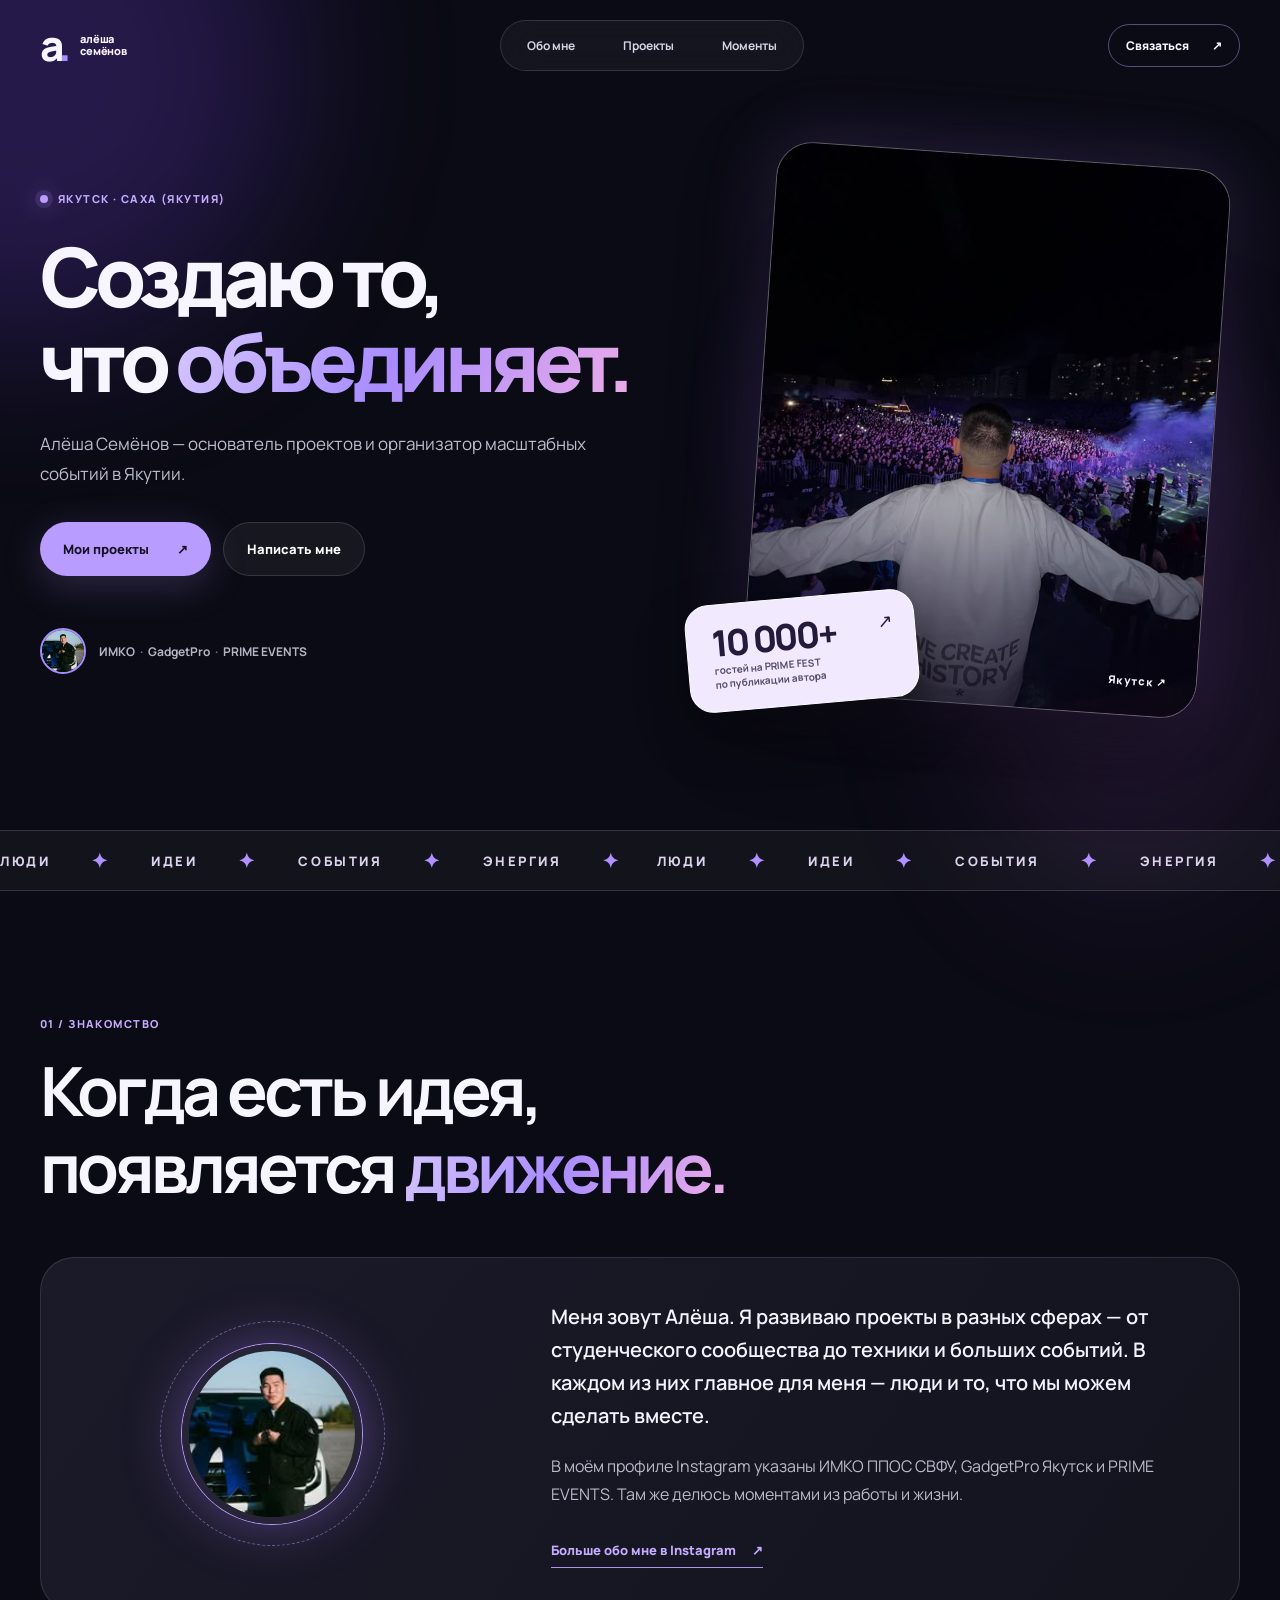
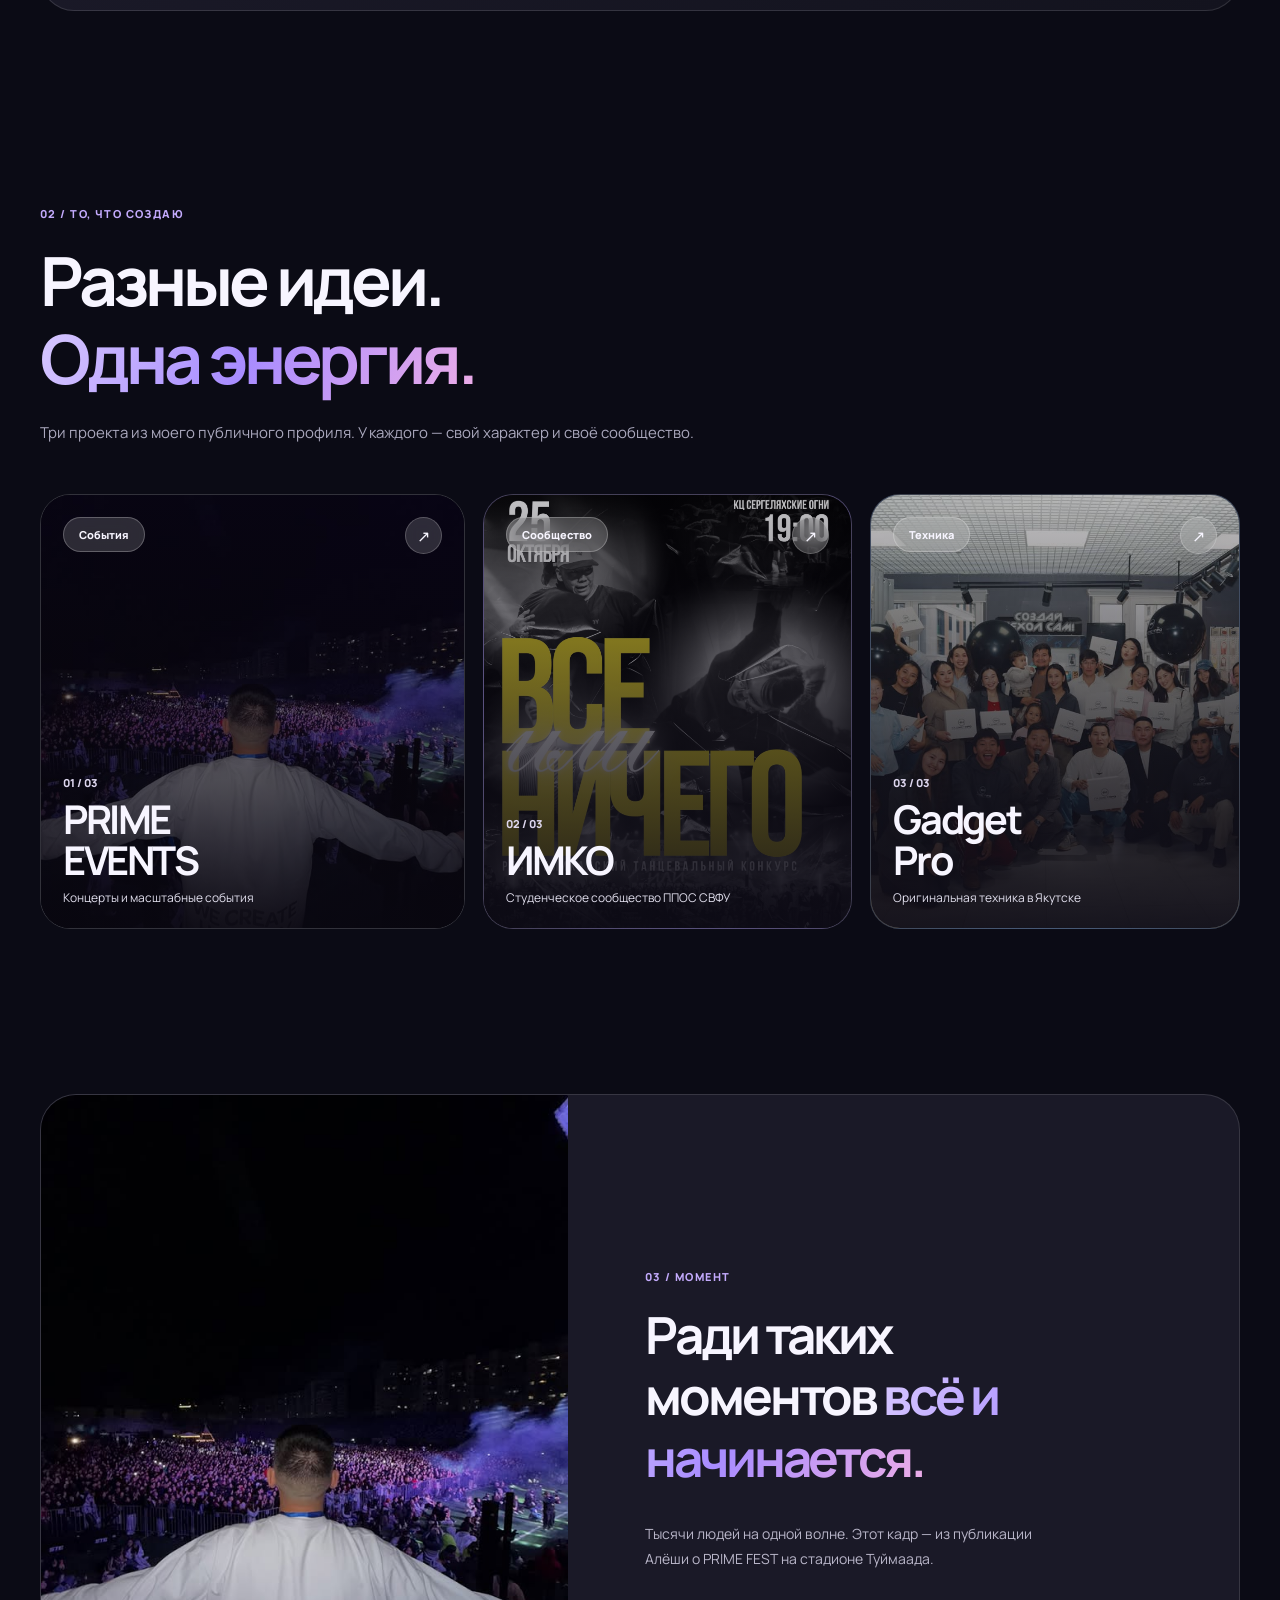
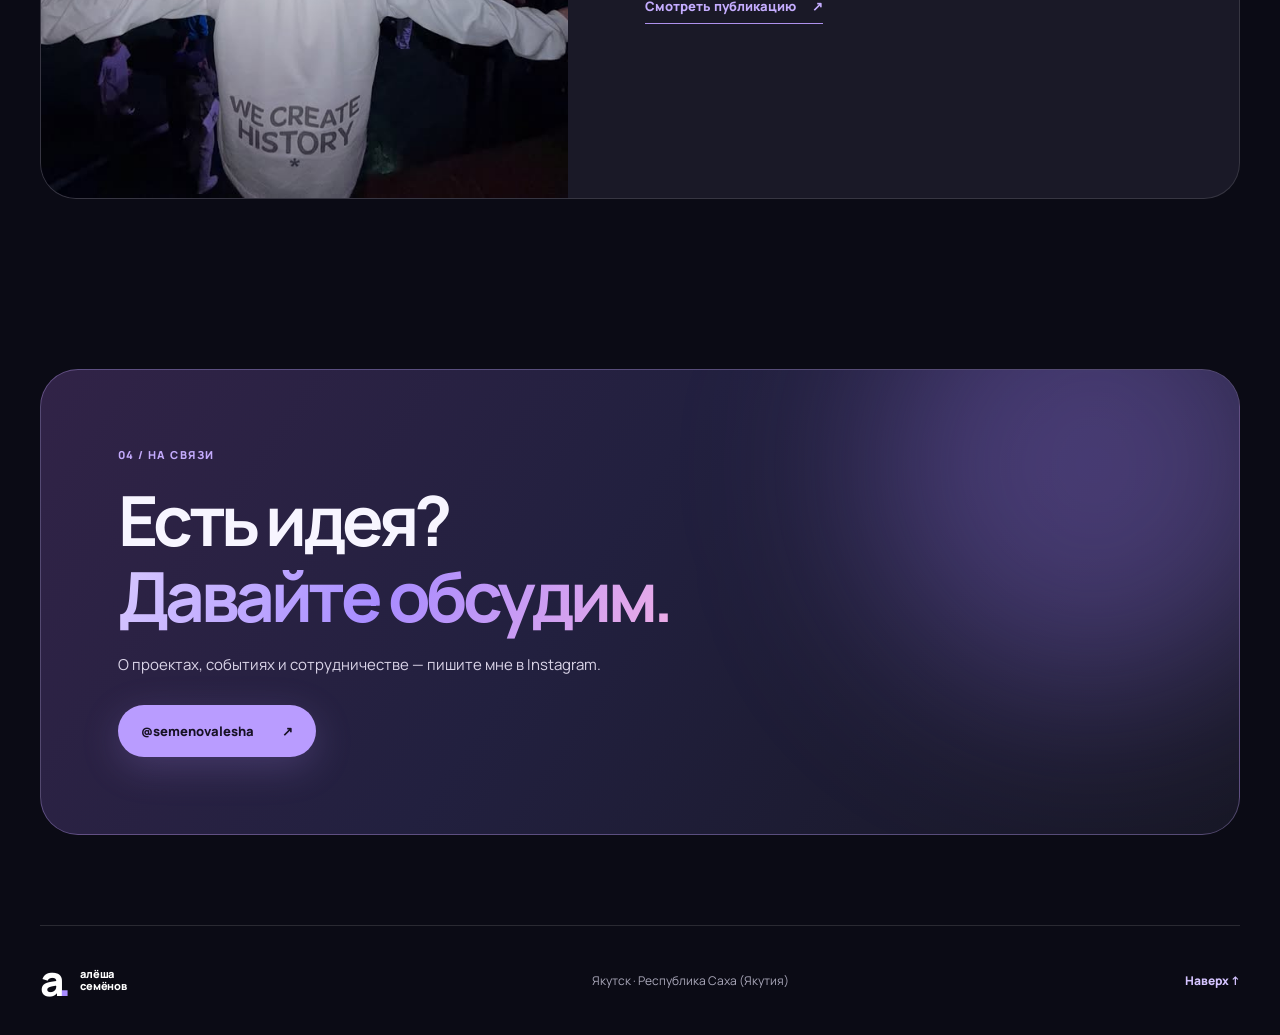
==== commit 3b5c5523: "Redesign Alyosha Semenov site with Instagram photography" ====
--- a/index.html
+++ b/index.html
@@ -3,54 +3,56 @@
 <head>
   <meta charset="utf-8">
   <meta name="viewport" content="width=device-width, initial-scale=1">
-  <meta name="theme-color" content="#171a18">
-  <meta name="description" content="Алёша Семёнов — основатель проектов и организатор масштабных мероприятий в Якутии. ИМКО, GadgetPro и PRIME EVENTS.">
-  <title>Алёша Семёнов — проекты и события</title>
+  <meta name="theme-color" content="#0b0b15">
+  <meta name="description" content="Алёша Семёнов — основатель ИМКО, GadgetPro и PRIME EVENTS, организатор масштабных событий в Якутии.">
+  <title>Алёша Семёнов — создаю то, что объединяет</title>
   <link rel="preconnect" href="https://fonts.googleapis.com">
   <link rel="preconnect" href="https://fonts.gstatic.com" crossorigin>
-  <link href="https://fonts.googleapis.com/css2?family=DM+Sans:wght@400;500;600;700&family=Manrope:wght@400;500;600;700;800&display=swap" rel="stylesheet">
+  <link href="https://fonts.googleapis.com/css2?family=Manrope:wght@400;500;600;700;800&display=swap" rel="stylesheet">
   <link rel="stylesheet" href="styles.css">
 </head>
 <body>
-  <a class="skip" href="#main">Перейти к содержанию</a>
-  <header class="site-header" id="top">
-    <a class="brand" href="#top" aria-label="Алёша Семёнов, наверх">АС<span class="brand-dot">.</span></a>
-    <nav class="nav" aria-label="Основная навигация">
-      <a href="#about">Обо мне</a><a href="#projects">Проекты</a><a href="#approach">Подход</a><a href="#contact">Контакт</a>
-    </nav>
-    <a class="header-cta" href="https://www.instagram.com/semenovalesha/" target="_blank" rel="noopener noreferrer">Написать в Instagram <span aria-hidden="true">↗</span></a>
+  <a class="skip-link" href="#main">Перейти к содержанию</a>
+  <div class="ambient ambient-one" aria-hidden="true"></div><div class="ambient ambient-two" aria-hidden="true"></div>
+  <header class="header wrap">
+    <a class="logo" href="#top" aria-label="Алёша Семёнов — наверх"><span class="logo-mark">а<span>.</span></span><span class="logo-name">алёша<br>семёнов</span></a>
+    <nav class="desktop-nav" aria-label="Основная навигация"><a href="#about">Обо мне</a><a href="#projects">Проекты</a><a href="#moment">Моменты</a></nav>
+    <a class="header-contact" href="https://www.instagram.com/semenovalesha/" target="_blank" rel="noopener noreferrer">Связаться <span aria-hidden="true">↗</span></a>
     <button class="menu-toggle" type="button" aria-label="Открыть меню" aria-controls="mobile-nav" aria-expanded="false"><span></span><span></span></button>
   </header>
-  <nav class="mobile-nav" id="mobile-nav" aria-label="Мобильная навигация" hidden><a href="#about">Обо мне</a><a href="#projects">Проекты</a><a href="#approach">Подход</a><a href="#contact">Контакт</a></nav>
+  <nav class="mobile-nav wrap" id="mobile-nav" aria-label="Мобильная навигация" hidden><a href="#about">Обо мне</a><a href="#projects">Проекты</a><a href="#moment">Моменты</a><a href="#contact">Связаться</a></nav>
 
   <main id="main">
-    <section class="hero" aria-labelledby="hero-title">
-      <div class="hero-topline"><span class="eyebrow"><span class="pulse"></span> Якутск · Республика Саха (Якутия)</span><span class="eyebrow hero-index">01 / Личный сайт</span></div>
-      <div class="hero-inner">
-        <div class="hero-copy">
-          <p class="kicker">Предприниматель · Организатор событий</p>
-          <h1 id="hero-title">Алёша<br><em>Семёнов</em><span class="title-star" aria-hidden="true">✳</span></h1>
-          <p class="hero-lead">Объединяю людей, идеи и возможности. Создаю проекты и события, которые становятся частью жизни Якутии.</p>
-          <div class="hero-actions"><a class="button button-light" href="#projects">Смотреть проекты <span aria-hidden="true">↘</span></a><a class="text-link" href="#contact">Связаться со мной <span aria-hidden="true">↗</span></a></div>
-        </div>
-        <div class="hero-art" aria-hidden="true"><div class="art-orbit orbit-one"></div><div class="art-orbit orbit-two"></div><div class="art-disc"><div class="art-initials">АС</div><span>IDEAS INTO<br>REALITY</span></div><div class="art-tag">YKT<br>↗</div></div>
+    <section class="hero wrap" id="top" aria-labelledby="hero-title">
+      <div class="hero-copy reveal">
+        <div class="eyebrow"><span class="live-dot"></span> Якутск · Саха (Якутия)</div>
+        <h1 id="hero-title">Создаю то,<br>что <span>объединяет.</span></h1>
+        <p class="hero-lead">Алёша Семёнов — основатель проектов и организатор масштабных событий в Якутии.</p>
+        <div class="hero-actions"><a class="button button-primary" href="#projects">Мои проекты <span aria-hidden="true">↗</span></a><a class="button button-ghost" href="https://www.instagram.com/semenovalesha/" target="_blank" rel="noopener noreferrer">Написать мне</a></div>
+        <div class="hero-proof"><img src="alesha-avatar.jpg" width="46" height="46" alt="Фото Алёши Семёнова" loading="eager"><span>ИМКО <i>·</i> GadgetPro <i>·</i> PRIME EVENTS</span></div>
       </div>
-      <div class="hero-bottom"><span>Идея → Действие → Результат</span><span>Листайте вниз <span aria-hidden="true">↓</span></span></div>
+      <div class="hero-visual reveal">
+        <div class="visual-glow" aria-hidden="true"></div>
+        <div class="photo-shell"><img src="prime-fest.jpg" alt="Алёша Семёнов перед зрителями PRIME FEST на стадионе Туймаада" width="640" height="853" fetchpriority="high"><div class="photo-shade"></div><div class="photo-caption"><span>PRIME FEST</span><span>Якутск ↗</span></div></div>
+        <a class="floating-note" href="https://www.instagram.com/p/DcYojFTKDkP/" target="_blank" rel="noopener noreferrer"><span>10 000+</span><small>гостей на PRIME FEST<br>по публикации автора</small><span class="note-arrow" aria-hidden="true">↗</span></a>
+      </div>
     </section>
 
-    <section class="about section" id="about" aria-labelledby="about-title"><div class="section-mark"><span>01</span><span>Кто я</span></div><div class="about-body"><p class="section-kicker">Давайте знакомиться</p><h2 id="about-title">В центре каждого<br>проекта — <em>люди.</em></h2><div class="about-grid"><p class="large-copy">Я Алёша Семёнов. Основатель нескольких проектов и организатор масштабных мероприятий в Республике Саха (Якутия).</p><p>Мои направления разные: студенческое сообщество, техника и события. Их объединяет желание создавать пространства для встреч, новых впечатлений и полезных возможностей. Ниже — проекты, которые указаны в моём публичном профиле.</p></div></div></section>
+    <div class="marquee"><div class="marquee-track" aria-hidden="true"><span>ЛЮДИ <b>✦</b> ИДЕИ <b>✦</b> СОБЫТИЯ <b>✦</b> ЭНЕРГИЯ <b>✦</b></span><span>ЛЮДИ <b>✦</b> ИДЕИ <b>✦</b> СОБЫТИЯ <b>✦</b> ЭНЕРГИЯ <b>✦</b></span></div></div>
 
-    <section class="projects section" id="projects" aria-labelledby="projects-title"><div class="section-mark"><span>02</span><span>Чем занимаюсь</span></div><div class="section-content"><div class="section-heading"><div><p class="section-kicker">Три направления</p><h2 id="projects-title">Проекты<span class="accent-dot">.</span></h2></div><p>Каждый проект живёт своей жизнью. Перейдите на его страницу, чтобы увидеть актуальные события и новости.</p></div><div class="project-list">
-      <article class="project-card project-imko"><div class="project-num">01 / Сообщество</div><div class="project-main"><div class="project-symbol" aria-hidden="true">✳</div><div><h3>ИМКО</h3><p>Сообщество ППОС СВФУ. Студенческие события, встречи и инициативы.</p></div></div><a href="https://www.instagram.com/imko_ppos_svfu/" target="_blank" rel="noopener noreferrer" aria-label="Открыть ИМКО в Instagram">Открыть проект <span aria-hidden="true">↗</span></a></article>
-      <article class="project-card project-gadget"><div class="project-num">02 / Техника</div><div class="project-main"><div class="project-symbol" aria-hidden="true">⌘</div><div><h3>GadgetPro</h3><p>Проект оригинальной техники в Якутске.</p></div></div><a href="https://www.instagram.com/gadgetpro_ykt/" target="_blank" rel="noopener noreferrer" aria-label="Открыть GadgetPro в Instagram">Открыть проект <span aria-hidden="true">↗</span></a></article>
-      <article class="project-card project-prime"><div class="project-num">03 / События</div><div class="project-main"><div class="project-symbol" aria-hidden="true">↗</div><div><h3>PRIME EVENTS</h3><p>Концерты и события, которые собирают людей вместе.</p></div></div><a href="https://www.instagram.com/primevents.ykt/" target="_blank" rel="noopener noreferrer" aria-label="Открыть PRIME EVENTS в Instagram">Открыть проект <span aria-hidden="true">↗</span></a></article>
-    </div></div></section>
+    <section class="about wrap section" id="about" aria-labelledby="about-title"><div class="section-intro reveal"><span class="section-label">01 / Знакомство</span><h2 id="about-title">Когда есть идея,<br>появляется <span>движение.</span></h2></div><div class="about-layout"><div class="about-avatar reveal"><img src="alesha-avatar.jpg" alt="Алёша Семёнов" width="150" height="150" loading="lazy"><span class="avatar-orbit" aria-hidden="true"></span></div><div class="about-text reveal"><p>Меня зовут Алёша. Я развиваю проекты в разных сферах — от студенческого сообщества до техники и больших событий. В каждом из них главное для меня — люди и то, что мы можем сделать вместе.</p><p>В моём профиле Instagram указаны ИМКО ППОС СВФУ, GadgetPro Якутск и PRIME EVENTS. Там же делюсь моментами из работы и жизни.</p><a class="inline-link" href="https://www.instagram.com/semenovalesha/" target="_blank" rel="noopener noreferrer">Больше обо мне в Instagram <span aria-hidden="true">↗</span></a></div></div></section>
 
-    <section class="statement" id="approach" aria-labelledby="statement-title"><div class="statement-top"><span>03 / Подход</span><span>Якутия — точка старта</span></div><h2 id="statement-title">Сильные идеи<br>случаются <em>вместе.</em></h2><div class="statement-bottom"><p>Открыт к новым знакомствам, идеям и сотрудничеству вокруг проектов и событий.</p><span aria-hidden="true">✳</span></div></section>
+    <section class="projects wrap section" id="projects" aria-labelledby="projects-title"><div class="section-intro reveal"><span class="section-label">02 / То, что создаю</span><h2 id="projects-title">Разные идеи.<br><span>Одна энергия.</span></h2><p>Три проекта из моего публичного профиля. У каждого — свой характер и своё сообщество.</p></div><div class="project-grid">
+      <a class="project-card card-prime reveal" href="https://www.instagram.com/primevents.ykt/" target="_blank" rel="noopener noreferrer"><img src="prime-fest.jpg" alt="Аудитория PRIME FEST" loading="lazy" width="640" height="853"><div class="card-overlay"></div><span class="card-top"><span class="card-pill">События</span><span class="round-arrow" aria-hidden="true">↗</span></span><span class="card-bottom"><span class="card-number">01 / 03</span><strong>PRIME<br>EVENTS</strong><span>Концерты и масштабные события</span></span></a>
+      <a class="project-card card-imko reveal" href="https://www.instagram.com/imko_ppos_svfu/" target="_blank" rel="noopener noreferrer"><img src="imko-dance.jpg" alt="Афиша танцевального конкурса ИМКО «Всё или ничего»" loading="lazy" width="1440" height="1920"><span class="card-overlay"></span><span class="card-top"><span class="card-pill">Сообщество</span><span class="round-arrow" aria-hidden="true">↗</span></span><span class="card-bottom"><span class="card-number">02 / 03</span><strong>ИМКО</strong><span>Студенческое сообщество ППОС СВФУ</span></span></a>
+      <a class="project-card card-gadget reveal" href="https://www.instagram.com/gadgetpro_ykt/" target="_blank" rel="noopener noreferrer"><img src="gadget-opening.jpg" alt="Команда и гости на открытии GadgetPro" loading="lazy" width="1080" height="720"><span class="card-overlay"></span><span class="card-top"><span class="card-pill">Техника</span><span class="round-arrow" aria-hidden="true">↗</span></span><span class="card-bottom"><span class="card-number">03 / 03</span><strong>Gadget<br>Pro</strong><span>Оригинальная техника в Якутске</span></span></a>
+    </div></section>
 
-    <section class="contact section" id="contact" aria-labelledby="contact-title"><div class="section-mark"><span>04</span><span>На связи</span></div><div class="contact-body"><p class="section-kicker">Есть идея?</p><h2 id="contact-title">Давайте<br><em>обсудим.</em></h2><p>Предложения по сотрудничеству и вопросы о проектах — в личные сообщения Instagram.</p><a class="contact-link" href="https://www.instagram.com/semenovalesha/" target="_blank" rel="noopener noreferrer"><span>@semenovalesha</span><span aria-hidden="true">↗</span></a></div></section>
+    <section class="moment wrap section" id="moment" aria-labelledby="moment-title"><div class="moment-panel reveal"><div class="moment-image"><img src="prime-fest.jpg" width="640" height="853" loading="lazy" alt="Вид на зрителей PRIME FEST со сцены"></div><div class="moment-copy"><span class="section-label">03 / Момент</span><h2 id="moment-title">Ради таких<br>моментов <span>всё и начинается.</span></h2><p>Тысячи людей на одной волне. Этот кадр — из публикации Алёши о PRIME FEST на стадионе Туймаада.</p><a class="inline-link" href="https://www.instagram.com/p/DcYojFTKDkP/" target="_blank" rel="noopener noreferrer">Смотреть публикацию <span aria-hidden="true">↗</span></a></div></div></section>
+
+    <section class="contact wrap section" id="contact" aria-labelledby="contact-title"><div class="contact-panel reveal"><div class="contact-glow" aria-hidden="true"></div><span class="section-label">04 / На связи</span><h2 id="contact-title">Есть идея?<br><span>Давайте обсудим.</span></h2><p>О проектах, событиях и сотрудничестве — пишите мне в Instagram.</p><a class="button button-primary" href="https://www.instagram.com/semenovalesha/" target="_blank" rel="noopener noreferrer">@semenovalesha <span aria-hidden="true">↗</span></a></div></section>
   </main>
-  <footer><a class="brand" href="#top" aria-label="Вернуться наверх">АС<span class="brand-dot">.</span></a><span>Алёша Семёнов · Якутск</span><a href="#top">Наверх ↑</a></footer>
+  <footer class="wrap"><a class="logo" href="#top" aria-label="Вернуться наверх"><span class="logo-mark">а<span>.</span></span><span class="logo-name">алёша<br>семёнов</span></a><span>Якутск · Республика Саха (Якутия)</span><a href="#top">Наверх ↑</a></footer>
   <script src="script.js" defer></script>
 </body>
 </html>
--- a/styles.css
+++ b/styles.css
@@ -1,2 +1,4 @@
-:root{--ink:#171a18;--paper:#f2f0e9;--white:#faf9f5;--line:#d8d8cf;--lime:#d9f46b;--muted:#777c76}*{box-sizing:border-box}html{scroll-behavior:smooth}body{margin:0;background:var(--paper);color:var(--ink);font-family:Manrope,Arial,sans-serif}a{color:inherit;text-decoration:none}button{font:inherit}a:focus-visible,button:focus-visible{outline:3px solid #a5bd39;outline-offset:4px}::selection{background:var(--lime);color:var(--ink)}.skip{position:absolute;left:10px;top:-60px;background:var(--lime);padding:12px;z-index:20}.skip:focus{top:10px}.site-header{height:80px;padding:0 clamp(22px,4.7vw,80px);display:flex;align-items:center;justify-content:space-between;background:var(--paper);position:relative;z-index:5;border-bottom:1px solid var(--line)}.brand{font-size:30px;font-weight:800;letter-spacing:-.1em;line-height:1}.brand-dot,.accent-dot{color:#879f29}.nav{display:flex;gap:clamp(20px,3vw,54px);margin-left:10vw}.nav a,.header-cta{font-size:12px;font-weight:700}.nav a:hover,.text-link:hover,footer a:hover{text-decoration:underline;text-underline-offset:5px}.header-cta{border:1px solid var(--ink);padding:13px 18px;display:flex;gap:24px;align-items:center}.header-cta:hover{background:var(--ink);color:var(--white)}.menu-toggle,.mobile-nav{display:none}.hero{min-height:690px;background:var(--ink);color:var(--white);padding:27px clamp(22px,4.7vw,80px) 24px;overflow:hidden;position:relative}.hero-topline,.hero-bottom,.statement-top{display:flex;justify-content:space-between;align-items:center;font:700 10px 'DM Sans',sans-serif;text-transform:uppercase;letter-spacing:.15em}.eyebrow{display:inline-flex;align-items:center;gap:9px}.pulse{height:7px;width:7px;border-radius:50%;background:var(--lime);box-shadow:0 0 0 4px #d9f46b29}.hero-inner{display:grid;grid-template-columns:1.08fr .92fr;align-items:center;min-height:590px;max-width:1510px;margin:auto}.hero-copy{position:relative;z-index:2;padding:60px 0 50px}.kicker,.section-kicker{text-transform:uppercase;letter-spacing:.18em;font:700 11px 'DM Sans',sans-serif}.kicker{color:var(--lime);margin:0 0 28px}.hero h1{font-size:clamp(72px,10.2vw,160px);line-height:.91;letter-spacing:-.085em;margin:0;white-space:nowrap;font-weight:700}.hero h1 em,.about h2 em,.statement h2 em,.contact h2 em{font-style:normal;color:var(--lime)}.title-star{font-size:.25em;vertical-align:top;color:var(--lime);margin-left:.3em;letter-spacing:0}.hero-lead{font-size:clamp(15px,1.45vw,19px);line-height:1.75;max-width:470px;color:#c5c9c3;margin:33px 0 34px}.hero-actions{display:flex;align-items:center;gap:30px}.button{display:inline-flex;justify-content:space-between;align-items:center;gap:45px;padding:17px 20px;font-size:12px;font-weight:800}.button-light{background:var(--lime);color:var(--ink)}.button-light:hover{background:#ecff9e}.text-link{font-size:12px;font-weight:700}.hero-art{height:520px;position:relative;display:grid;place-items:center;transform:translateX(3%)}.art-orbit{position:absolute;border:1px solid #6e786950;border-radius:50%;width:490px;height:490px;transform:rotate(-22deg) scaleX(.68)}.orbit-two{transform:rotate(30deg) scaleX(.72);width:545px;height:545px}.art-disc{width:min(34vw,390px);height:min(34vw,390px);min-width:280px;min-height:280px;border-radius:50%;background:var(--lime);color:var(--ink);position:relative;display:flex;align-items:center;justify-content:center;transform:rotate(-13deg);box-shadow:23px 35px 0 #829444,40px 56px 70px #0008}.art-initials{font-size:clamp(100px,13vw,185px);font-weight:800;letter-spacing:-.14em;padding-right:.1em;line-height:1}.art-disc span{position:absolute;bottom:52px;left:50%;transform:translateX(-50%);font:700 10px 'DM Sans',sans-serif;letter-spacing:.18em;text-align:center;line-height:1.35}.art-tag{position:absolute;right:0;top:60px;background:var(--white);color:var(--ink);padding:17px 20px;transform:rotate(10deg);font:800 15px 'DM Sans',sans-serif;line-height:1.2}.hero-bottom{color:#9ba39c}.hero-bottom span:last-child{display:flex;gap:20px}.section{padding:110px clamp(22px,4.7vw,80px);display:grid;grid-template-columns:23% 1fr;gap:3%;max-width:1700px;margin:auto}.section-mark{font:700 11px 'DM Sans',sans-serif;text-transform:uppercase;letter-spacing:.12em;display:flex;gap:35px;padding-top:8px}.section-mark span:first-child{color:#8c9188}.section-kicker{color:#858b7d;margin:0 0 20px}.section h2{font-size:clamp(48px,6vw,88px);line-height:1.05;letter-spacing:-.07em;margin:0;font-weight:700}.about h2 em{color:#8ea727}.about-grid{display:grid;grid-template-columns:1fr 1fr;gap:8%;margin-top:60px;max-width:930px}.about-grid p{margin:0;line-height:1.8;color:#697069;font-size:14px}.about-grid .large-copy{color:var(--ink);font-size:clamp(18px,2vw,27px);line-height:1.5;font-weight:600;letter-spacing:-.035em}.projects{border-top:1px solid var(--line);padding-top:115px;padding-bottom:140px}.section-heading{display:flex;justify-content:space-between;align-items:end;margin-bottom:55px;gap:45px}.section-heading>p{max-width:300px;color:#737a72;font-size:13px;line-height:1.7;margin-bottom:7px}.project-list{display:grid;gap:12px}.project-card{min-height:245px;padding:25px 31px 29px;display:flex;flex-direction:column;justify-content:space-between;position:relative;overflow:hidden}.project-imko{background:#d9f46b}.project-gadget{background:#dfe1db}.project-prime{background:#202723;color:var(--white)}.project-num{font:700 10px 'DM Sans',sans-serif;letter-spacing:.16em;text-transform:uppercase}.project-main{display:flex;gap:35px;align-items:center;margin:25px 0 6px}.project-symbol{font-size:65px;line-height:1;font-weight:800;width:80px;flex-shrink:0}.project-main h3{font-size:clamp(28px,3.8vw,52px);line-height:1;margin:0 0 11px;letter-spacing:-.055em}.project-main p{font-size:13px;line-height:1.6;max-width:450px;margin:0;opacity:.75}.project-card>a{align-self:flex-end;font-size:12px;font-weight:800;border-bottom:1px solid currentColor;padding-bottom:7px;display:flex;gap:25px}.project-card>a:hover{gap:34px}.statement{background:#d9f46b;padding:40px clamp(22px,4.7vw,80px) 50px;min-height:600px;display:flex;flex-direction:column;justify-content:space-between}.statement-top{color:#5b682f}.statement h2{font-size:clamp(60px,9vw,130px);letter-spacing:-.075em;line-height:1;max-width:1100px;font-weight:700;margin:50px 0}.statement h2 em{color:#77932a}.statement-bottom{display:flex;align-items:end;justify-content:space-between}.statement-bottom p{max-width:390px;line-height:1.7;font-size:15px;margin:0}.statement-bottom span{font-size:80px;line-height:.7}.contact{padding-top:130px;padding-bottom:140px}.contact h2 em{color:#8ea727}.contact-body>p:not(.section-kicker){font-size:15px;color:#727971;max-width:420px;line-height:1.7;margin:30px 0 42px}.contact-link{border-top:1px solid var(--ink);border-bottom:1px solid var(--ink);display:flex;justify-content:space-between;align-items:center;font-size:clamp(24px,3.7vw,55px);font-weight:700;letter-spacing:-.05em;padding:19px 0;max-width:820px}.contact-link:hover{color:#7e9826}footer{border-top:1px solid var(--line);padding:25px clamp(22px,4.7vw,80px);display:flex;align-items:center;justify-content:space-between;font-size:11px;font-weight:700}footer .brand{font-size:25px}@media(max-width:1000px){.nav{margin-left:0;gap:20px}.hero-inner{grid-template-columns:1fr .7fr}.hero h1{font-size:clamp(72px,9vw,110px)}.hero-art{transform:translateX(14%)}.art-orbit{width:390px;height:390px}.orbit-two{width:440px;height:440px}.art-disc{min-width:250px;min-height:250px}.section{grid-template-columns:19% 1fr}}@media(max-width:760px){.site-header{height:68px}.nav,.header-cta{display:none}.menu-toggle{display:flex;border:0;background:transparent;width:44px;height:44px;flex-direction:column;align-items:center;justify-content:center;gap:7px;cursor:pointer}.menu-toggle span{width:22px;height:2px;background:var(--ink)}.mobile-nav:not([hidden]){display:flex;position:absolute;z-index:6;top:68px;left:0;right:0;background:var(--paper);flex-direction:column;padding:20px 22px 30px;border-bottom:1px solid var(--line);box-shadow:0 14px 20px #0002;gap:0}.mobile-nav a{padding:13px 0;font-weight:700;border-bottom:1px solid var(--line)}.hero{min-height:auto;padding-bottom:26px}.hero-index{display:none}.hero-inner{display:flex;flex-direction:column;align-items:stretch;min-height:0}.hero-copy{padding:75px 0 0}.hero h1{font-size:clamp(65px,13vw,100px)}.hero-lead{font-size:15px;max-width:490px}.hero-art{height:300px;transform:none;margin-top:2px}.art-disc{min-width:210px;min-height:210px;width:210px;height:210px;box-shadow:16px 22px 0 #829444,28px 38px 55px #0007}.art-initials{font-size:105px}.art-disc span{bottom:28px;font-size:8px}.art-orbit{width:280px;height:280px}.orbit-two{width:325px;height:325px}.art-tag{right:7%;top:25px;font-size:12px}.hero-bottom{margin-top:20px}.section{display:block;padding:75px 22px}.section-mark{margin-bottom:35px}.about-grid{margin-top:35px;gap:30px}.section-heading{align-items:start;margin-bottom:35px}.statement{min-height:470px}.statement h2{font-size:clamp(56px,10vw,85px)}.contact{padding-bottom:95px}}@media(max-width:520px){.hero h1{font-size:clamp(57px,15.2vw,78px)}.hero-actions{align-items:flex-start;flex-direction:column;gap:22px}.hero-art{height:270px}.hero-bottom span:first-child{display:none}.hero-bottom{justify-content:flex-end}.about-grid{grid-template-columns:1fr}.section-heading{display:block}.section-heading>p{margin:20px 0 0}.project-card{min-height:290px;padding:22px}.project-main{gap:12px;align-items:flex-start}.project-symbol{font-size:47px;width:47px}.project-main h3{font-size:33px}.project-card>a{align-self:flex-start;margin-left:59px}.statement{min-height:440px}.statement h2{font-size:clamp(48px,11vw,65px)}.statement-bottom span{font-size:55px}.statement-bottom p{max-width:240px;font-size:13px}footer{gap:12px}footer span{display:none}}@media(prefers-reduced-motion:reduce){html{scroll-behavior:auto}*{animation-duration:.01ms!important;transition-duration:.01ms!important}}
+:root{--bg:#0b0b15;--panel:#171722;--text:#f7f5ff;--muted:#aaa8bd;--violet:#a88cff;--pink:#e9a5e8;--line:#ffffff20}*{box-sizing:border-box}html{scroll-behavior:smooth}body{margin:0;background:var(--bg);color:var(--text);font-family:Manrope,Arial,sans-serif;overflow-x:hidden}a{color:inherit;text-decoration:none}button{font:inherit}a:focus-visible,button:focus-visible{outline:3px solid #cbb7ff;outline-offset:4px}::selection{background:#b092ff;color:#12101c}.wrap{width:min(1440px,calc(100% - 80px));margin-inline:auto}.skip-link{position:absolute;left:15px;top:-80px;background:#cdb8ff;color:#161020;padding:12px;z-index:30}.skip-link:focus{top:15px}.ambient{position:absolute;pointer-events:none;filter:blur(80px);border-radius:50%;z-index:0}.ambient-one{width:540px;height:540px;background:#7041de43;top:-200px;left:-250px}.ambient-two{width:500px;height:500px;background:#9e4ebe2a;top:380px;right:-220px}.header{height:90px;display:flex;align-items:center;justify-content:space-between;gap:24px;position:relative;z-index:10}.logo{display:inline-flex;align-items:center;gap:10px;min-width:155px}.logo-mark{font-weight:800;font-size:42px;line-height:1;letter-spacing:-.14em}.logo-mark span{color:var(--violet);padding-right:.12em}.logo-name{font-size:11px;font-weight:800;line-height:1.1;letter-spacing:-.02em}.desktop-nav{display:flex;gap:6px;padding:5px;border:1px solid var(--line);background:#ffffff0b;border-radius:999px;backdrop-filter:blur(20px)}.desktop-nav a{border-radius:999px;padding:11px 21px;font-weight:700;font-size:12px;color:#d5d2e3;transition:background .25s,color .25s}.desktop-nav a:hover{background:#ffffff18;color:white}.header-contact{padding:12px 17px;border:1px solid #a990df80;border-radius:999px;font-size:12px;font-weight:800;display:flex;gap:23px;align-items:center;transition:background .25s}.header-contact:hover{background:#a88cff25}.menu-toggle,.mobile-nav{display:none}.hero{min-height:720px;display:grid;grid-template-columns:1.1fr .9fr;align-items:center;gap:6%;padding-top:35px;padding-bottom:95px;position:relative;z-index:1}.hero-copy{position:relative;z-index:2}.eyebrow,.section-label{font-size:11px;font-weight:800;letter-spacing:.13em;text-transform:uppercase;color:#c3aafc;display:inline-flex;align-items:center;gap:10px}.live-dot{width:8px;height:8px;border-radius:50%;background:#ba9cff;box-shadow:0 0 0 5px #a88cff24,0 0 24px #b498ff}.hero h1{font-size:clamp(60px,6.4vw,101px);line-height:1.045;letter-spacing:-.07em;margin:26px 0 24px;font-weight:800}.hero h1 span,.section-intro h2 span,.moment-copy h2 span,.contact-panel h2 span{background:linear-gradient(115deg,#d3c3ff 5%,#a88cff 48%,#edade7 100%);background-clip:text;-webkit-background-clip:text;color:transparent}.hero-lead{font-size:17px;line-height:1.75;color:#bebccc;max-width:550px;margin:0 0 34px}.hero-actions{display:flex;gap:12px;flex-wrap:wrap}.button{border-radius:999px;padding:17px 23px;font-size:13px;font-weight:800;display:inline-flex;gap:28px;align-items:center;justify-content:space-between;transition:transform .25s,box-shadow .25s,background .25s}.button:hover{transform:translateY(-3px)}.button-primary{background:#b99cff;color:#171124;box-shadow:0 10px 38px #b796ff35}.button-primary:hover{background:#cfbaff;box-shadow:0 14px 48px #b796ff66}.button-ghost{background:#ffffff0d;border:1px solid #ffffff22;color:white}.button-ghost:hover{background:#ffffff18}.hero-proof{margin-top:52px;display:flex;align-items:center;gap:13px;color:#b7b4c4;font-size:12px;font-weight:700}.hero-proof img{border-radius:50%;object-fit:cover;border:2px solid #a88cff}.hero-proof i{font-style:normal;color:#806ba5;margin-inline:3px}.hero-visual{position:relative;display:grid;place-items:center;min-height:610px}.visual-glow{position:absolute;inset:7% 0;background:radial-gradient(ellipse,#996df59a 0%,#7648d84d 38%,transparent 70%);filter:blur(35px);animation:breathe 7s ease-in-out infinite;pointer-events:none}.photo-shell{height:550px;width:min(100%,455px);border-radius:36px;overflow:hidden;position:relative;transform:rotate(4deg);border:1px solid #ffffff55;box-shadow:0 35px 80px #0008,0 0 70px #b380ff35}.photo-shell>img{width:100%;height:100%;object-fit:cover;object-position:center 65%;display:block}.photo-shade{position:absolute;inset:0;background:linear-gradient(180deg,#0b071700 50%,#0a0619a6 100%)}.photo-caption{position:absolute;bottom:27px;left:29px;right:29px;display:flex;justify-content:space-between;align-items:end;font-size:11px;font-weight:800;letter-spacing:.12em}.floating-note{position:absolute;bottom:30px;left:-45px;padding:20px 25px;background:#f1eaff;color:#231b39;border:1px solid #fff;border-radius:24px;box-shadow:0 24px 55px #0005;display:grid;gap:2px;min-width:230px;transform:rotate(-5deg);transition:transform .25s}.floating-note:hover{transform:rotate(0) translateY(-5px)}.floating-note>span:first-child{font-size:36px;line-height:1;font-weight:800;letter-spacing:-.06em}.floating-note small{font-size:10px;line-height:1.4;font-weight:700;color:#544d68}.note-arrow{position:absolute;right:21px;top:18px;font-size:18px}.marquee{border-block:1px solid #ffffff24;background:#ffffff08;overflow:hidden;padding:16px 0;position:relative}.marquee-track{display:flex;width:max-content;animation:marquee 24s linear infinite;animation-play-state:paused}.marquee.is-visible .marquee-track{animation-play-state:running}.marquee-track span{white-space:nowrap;font-size:13px;font-weight:800;letter-spacing:.2em;color:#dbd3ed}.marquee-track b{color:#b290ff;font-size:20px;vertical-align:-2px;padding:0 35px}.section{padding-top:120px;padding-bottom:70px;position:relative}.section-intro h2{font-size:clamp(46px,5.3vw,75px);line-height:1.14;letter-spacing:-.06em;margin:19px 0 0}.about-layout{display:grid;grid-template-columns:34% 1fr;align-items:center;gap:8%;margin-top:50px;padding:42px;border-radius:34px;background:linear-gradient(125deg,#1b1a29,#13131e);border:1px solid var(--line)}.about-avatar{display:grid;place-items:center;min-height:235px;position:relative}.about-avatar img{height:180px;width:180px;border-radius:50%;object-fit:cover;border:7px solid #282437;box-shadow:0 0 0 1px #b89cff,0 0 58px #a77cff69;z-index:1}.avatar-orbit{width:225px;height:225px;position:absolute;border:1px dashed #ae94e88a;border-radius:50%;animation:spin 25s linear infinite}.about-text p{font-size:16px;line-height:1.8;color:#bcb9c9;max-width:680px;margin:0 0 20px}.about-text p:first-child{font-size:20px;font-weight:600;color:#f5f2ff;line-height:1.65}.inline-link{display:inline-flex;gap:16px;align-items:center;border-bottom:1px solid #ae91ed;padding-bottom:8px;font-size:13px;font-weight:800;color:#c5adff;margin-top:12px}.inline-link:hover{color:#f0e9ff;gap:25px}.projects .section-intro{max-width:850px}.projects .section-intro>p{color:var(--muted);font-size:15px;line-height:1.7;margin:23px 0 0}.project-grid{display:grid;grid-template-columns:1.15fr 1fr 1fr;gap:18px;margin-top:49px}.project-card{height:435px;border-radius:30px;overflow:hidden;position:relative;border:1px solid #ffffff29;display:flex;flex-direction:column;justify-content:space-between;padding:22px;isolation:isolate;transition:transform .35s,box-shadow .35s,border-color .35s}.project-card:hover{transform:translateY(-9px);box-shadow:0 28px 65px #0008;border-color:#c7aaff80}.card-prime img{position:absolute;inset:0;width:100%;height:100%;object-fit:cover;object-position:center 58%;z-index:-2;transition:transform .7s}.card-prime:hover img{transform:scale(1.06)}.card-overlay{position:absolute;inset:0;background:linear-gradient(180deg,#130b2d5c,#0b081195 60%,#090710ee);z-index:-1}.card-imko{background:radial-gradient(circle at 60% 38%,#9b77e1 0%,#473b7d 29%,#231d3d 70%,#1c1830)}.card-gadget{background:radial-gradient(circle at 50% 29%,#5480ba 0%,#233a5d 33%,#151b2a 72%)}.card-top{display:flex;justify-content:space-between;align-items:start}.card-pill{padding:9px 15px;border-radius:999px;background:#ffffff27;border:1px solid #ffffff40;backdrop-filter:blur(12px);font-size:11px;font-weight:800}.round-arrow{height:37px;width:37px;border-radius:50%;display:grid;place-items:center;background:#ffffff28;border:1px solid #ffffff35;backdrop-filter:blur(10px)}.card-bottom{display:grid;gap:9px;z-index:2}.card-number{font-size:11px;font-weight:800;color:#ded7ef}.card-bottom strong{font-size:clamp(31px,3.1vw,49px);line-height:1.02;letter-spacing:-.06em}.card-bottom>span:last-child{font-size:12px;color:#e0deec}.card-orb{font-size:200px;line-height:1;position:absolute;left:50%;top:42%;transform:translate(-50%,-50%) rotate(-14deg);color:#e5d4ff;text-shadow:0 0 25px #e5d4ff,0 0 80px #c391ff;opacity:.82;transition:transform .6s}.card-imko:hover .card-orb{transform:translate(-50%,-50%) rotate(20deg) scale(1.08)}.card-device{width:135px;height:195px;position:absolute;left:50%;top:42%;transform:translate(-50%,-50%) rotate(-13deg);border:5px solid #becddd;border-radius:26px;background:linear-gradient(145deg,#2c5175,#101b2d);box-shadow:15px 20px 0 #0e1521,0 0 70px #85b8fa95;transition:transform .5s}.card-device:before{content:'';position:absolute;top:7px;left:50%;transform:translateX(-50%);width:43px;height:10px;background:#0d1725;border-radius:12px}.card-device>span{position:absolute;left:25px;top:50px;width:80px;height:80px;border-radius:50%;border:2px solid #7ea7c6}.card-device>span:nth-child(2){width:55px;height:55px;left:39px;top:62px}.card-device>span:nth-child(3){width:25px;height:25px;left:54px;top:77px;background:#9ec3e1;box-shadow:0 0 30px #a4d4ff}.card-gadget:hover .card-device{transform:translate(-50%,-50%) rotate(-5deg) translateY(-10px)}.moment{padding-top:95px}.moment-panel{border-radius:36px;background:#1a1927;border:1px solid var(--line);overflow:hidden;display:grid;grid-template-columns:44% 56%;min-height:500px}.moment-image{min-height:500px;overflow:hidden}.moment-image img{height:100%;width:100%;object-fit:cover;object-position:center 68%;display:block;filter:saturate(.95)}.moment-copy{padding:clamp(35px,6vw,85px);display:flex;flex-direction:column;justify-content:center}.moment-copy h2{font-size:clamp(36px,4vw,57px);letter-spacing:-.06em;line-height:1.2;margin:20px 0}.moment-copy p{color:#b9b6c9;font-size:14px;line-height:1.75;max-width:420px}.moment-copy .inline-link{align-self:start}.contact{padding-top:100px;padding-bottom:90px}.contact-panel{min-height:440px;border-radius:38px;padding:clamp(36px,6vw,80px);background:linear-gradient(125deg,#312347,#22203f 45%,#171725);border:1px solid #c8aaff55;position:relative;overflow:hidden;display:flex;flex-direction:column;align-items:start;justify-content:center}.contact-glow{position:absolute;width:450px;height:450px;right:-80px;top:-130px;background:#a380fb52;border-radius:50%;filter:blur(90px);pointer-events:none}.contact-panel>*:not(.contact-glow){position:relative}.contact-panel h2{font-size:clamp(45px,5.4vw,76px);line-height:1.1;letter-spacing:-.065em;margin:20px 0}.contact-panel p{color:#dbd5e9;font-size:15px;margin:0 0 30px}footer{border-top:1px solid var(--line);height:110px;display:flex;align-items:center;justify-content:space-between;gap:20px;color:#aaa8ba;font-size:12px}footer .logo{color:white}footer>a:last-child{font-weight:800;color:#d5c4ff}.reveal{opacity:0;transform:translateY(28px);transition:opacity .8s ease,transform .8s cubic-bezier(.2,.7,.2,1)}.reveal.visible{opacity:1;transform:translateY(0)}@keyframes breathe{50%{opacity:.65;transform:scale(1.08)}}@keyframes spin{to{transform:rotate(360deg)}}@keyframes marquee{to{transform:translateX(-50%)}}@media(max-width:1100px){.hero{gap:2%}.hero h1{font-size:clamp(55px,6vw,78px)}.floating-note{left:-10px}.project-card{height:400px}.card-bottom strong{font-size:36px}}@media(max-width:760px){.wrap{width:min(100% - 36px,620px)}.header{height:76px}.desktop-nav,.header-contact{display:none}.menu-toggle{display:flex;flex-direction:column;justify-content:center;align-items:center;gap:6px;background:#ffffff13;border:1px solid var(--line);border-radius:50%;width:44px;height:44px;cursor:pointer}.menu-toggle span{width:18px;height:2px;background:white}.mobile-nav:not([hidden]){display:flex;position:absolute;left:18px;right:18px;top:75px;z-index:12;background:#242033;backdrop-filter:blur(30px);border:1px solid #ffffff35;border-radius:22px;flex-direction:column;padding:12px 22px;box-shadow:0 25px 50px #0008}.mobile-nav a{padding:13px 0;border-bottom:1px solid var(--line);font-size:14px;font-weight:700}.mobile-nav a:last-child{border-bottom:0}.hero{display:flex;flex-direction:column;align-items:stretch;min-height:0;padding-top:50px;padding-bottom:60px}.hero h1{font-size:clamp(49px,10vw,75px);margin-top:23px}.hero-lead{font-size:15px}.hero-proof{margin-top:35px}.hero-visual{min-height:560px;margin-top:25px}.photo-shell{height:500px;width:min(84%,390px)}.floating-note{bottom:0;left:0}.section{padding-top:85px;padding-bottom:35px}.section-intro h2{font-size:clamp(41px,8vw,62px)}.about-layout{grid-template-columns:1fr;gap:15px;padding:28px}.about-avatar{min-height:205px}.about-avatar img{height:145px;width:145px}.avatar-orbit{height:185px;width:185px}.about-text p:first-child{font-size:18px}.project-grid{grid-template-columns:1fr 1fr}.project-card{height:390px}.card-prime{grid-column:1/-1;height:460px}.card-bottom strong{font-size:clamp(29px,5vw,42px)}.moment-panel{grid-template-columns:1fr}.moment-image{height:340px;min-height:0}.moment-copy{padding:35px}.contact{padding-top:65px}footer{height:auto;padding-block:28px;flex-wrap:wrap}footer>span{display:none}}@media(max-width:520px){.hero h1{font-size:clamp(43px,10.7vw,57px)}.hero-actions{gap:9px}.button{padding:15px 18px;font-size:12px;gap:15px}.hero-proof{font-size:10px}.hero-visual{min-height:485px;margin-top:15px}.photo-shell{height:425px;width:82%;border-radius:28px}.floating-note{min-width:190px;padding:15px 18px;bottom:8px}.floating-note>span:first-child{font-size:29px}.floating-note small{font-size:9px}.section-intro h2{font-size:clamp(37px,9vw,48px)}.project-grid{grid-template-columns:1fr}.card-prime{grid-column:auto}.project-card,.card-prime{height:400px}.card-bottom strong{font-size:45px}.moment-image{height:270px}.moment-copy h2{font-size:36px}.contact-panel{padding:30px;min-height:400px}.contact-panel h2{font-size:43px}}@media(prefers-reduced-motion:reduce){html{scroll-behavior:auto}.reveal{opacity:1;transform:none;transition:none}.marquee-track,.visual-glow,.avatar-orbit{animation:none!important}*,*:before,*:after{transition-duration:.01ms!important}}
+.ambient-two{right:0;width:300px}
+.project-card>img{position:absolute;inset:0;width:100%;height:100%;object-fit:cover;z-index:-2;transition:transform .7s}.project-card:hover>img{transform:scale(1.06)}.card-imko>img{object-position:center 32%}.card-gadget>img{object-position:center}.card-imko .card-overlay,.card-gadget .card-overlay{background:linear-gradient(180deg,#0d0b1640 0%,#0d0b16a8 55%,#0d0b16f0 100%)}
 
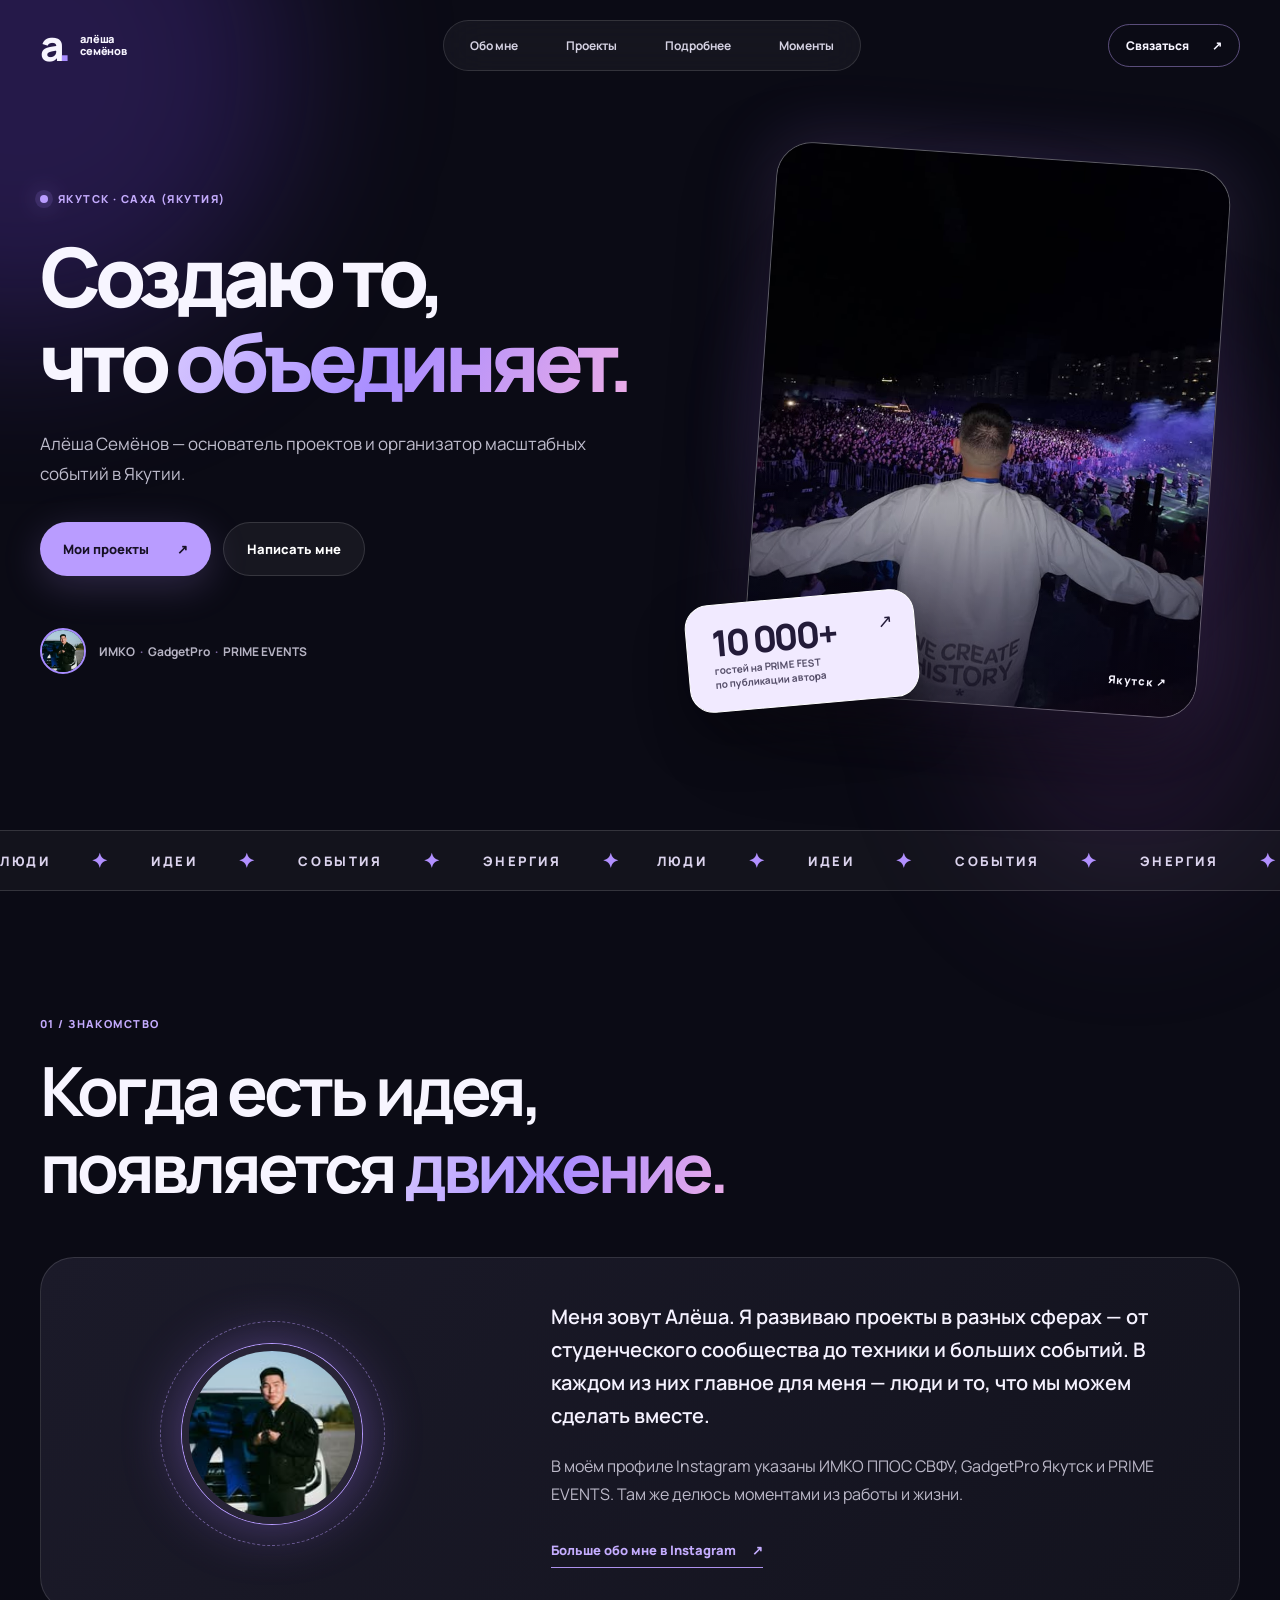
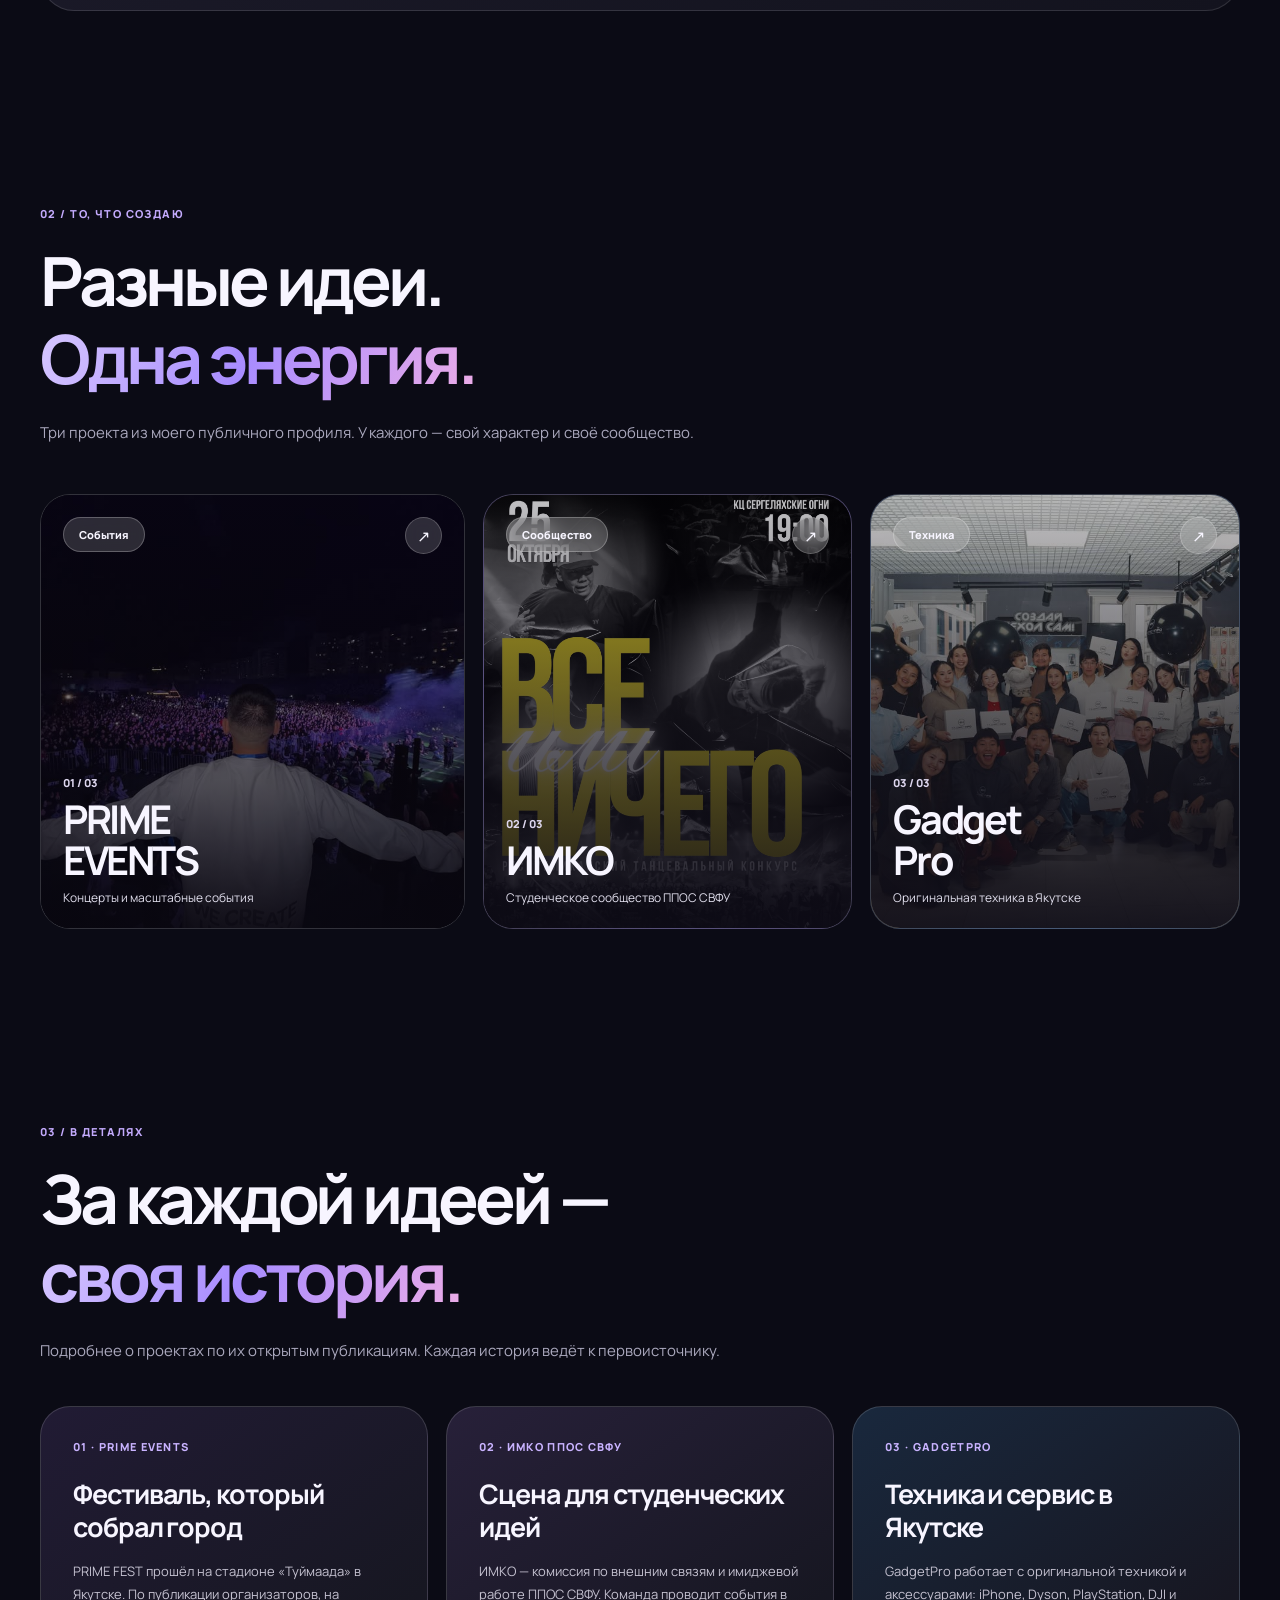
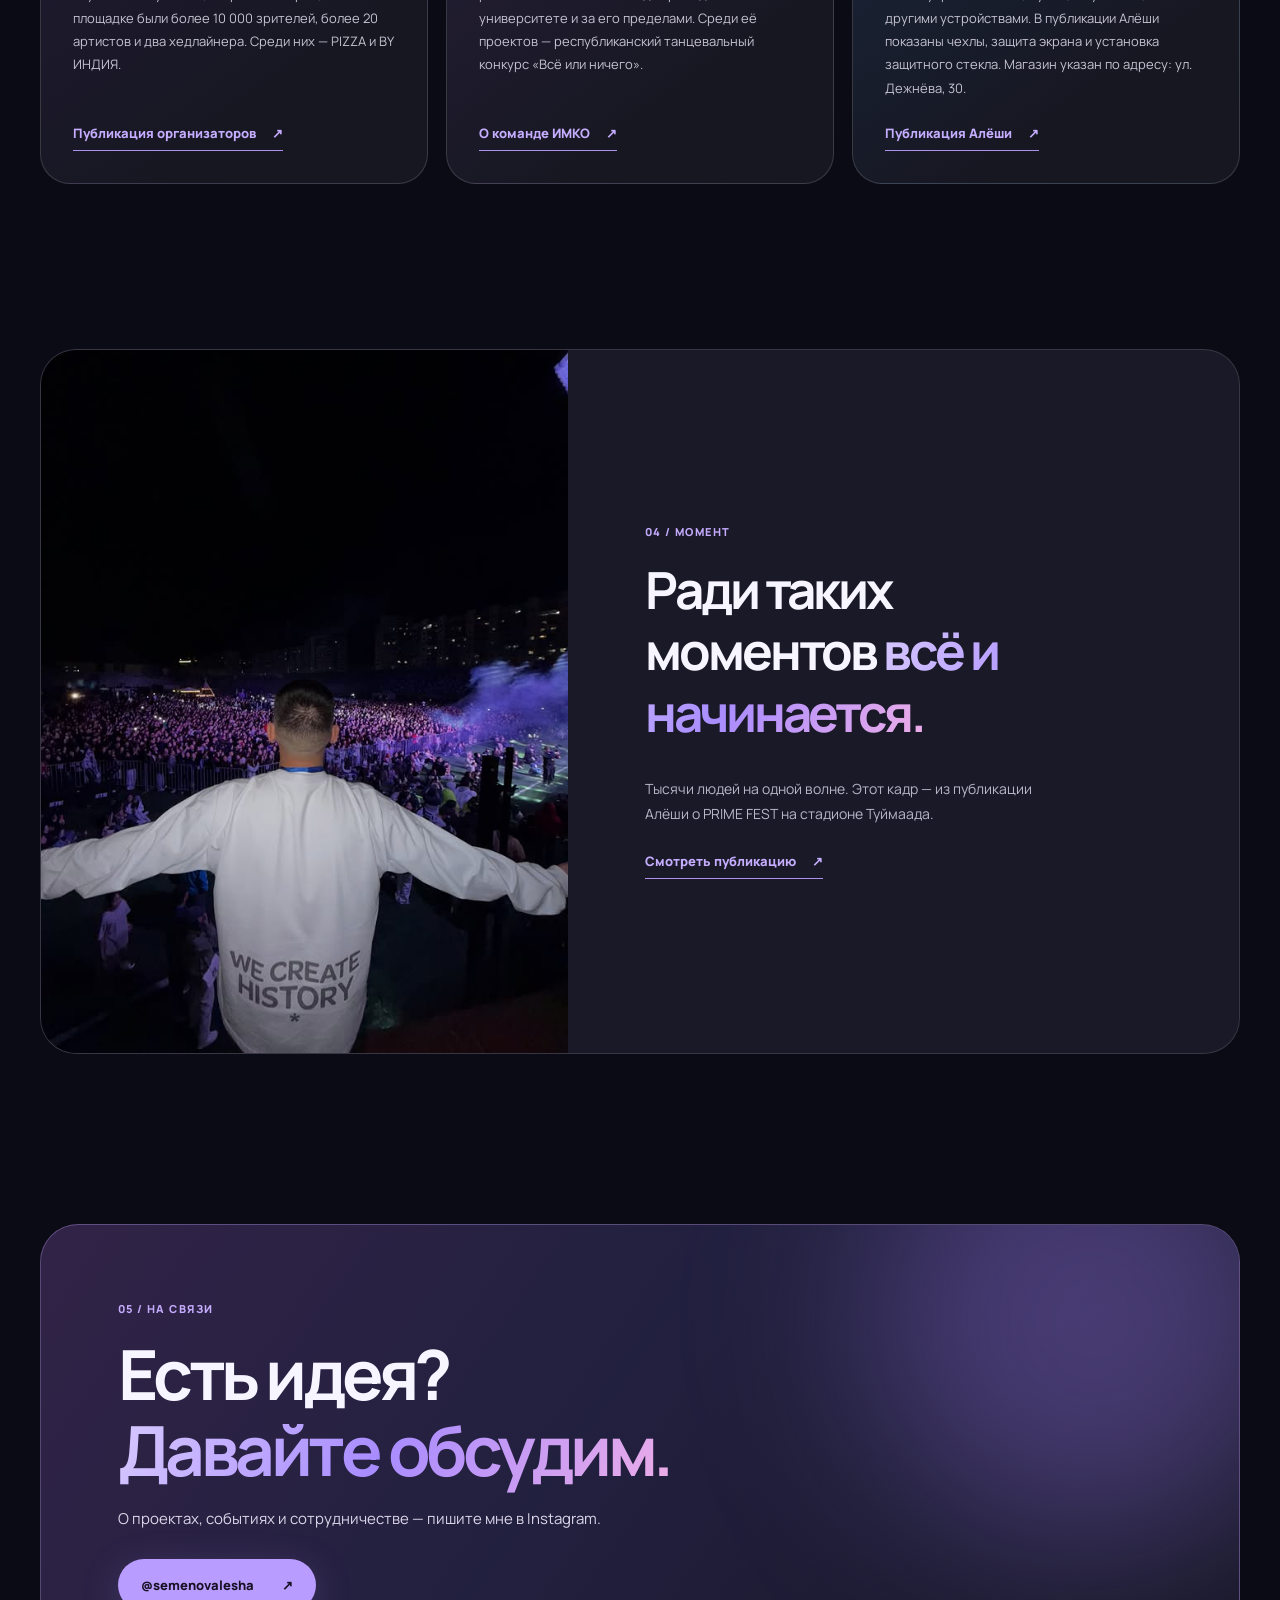
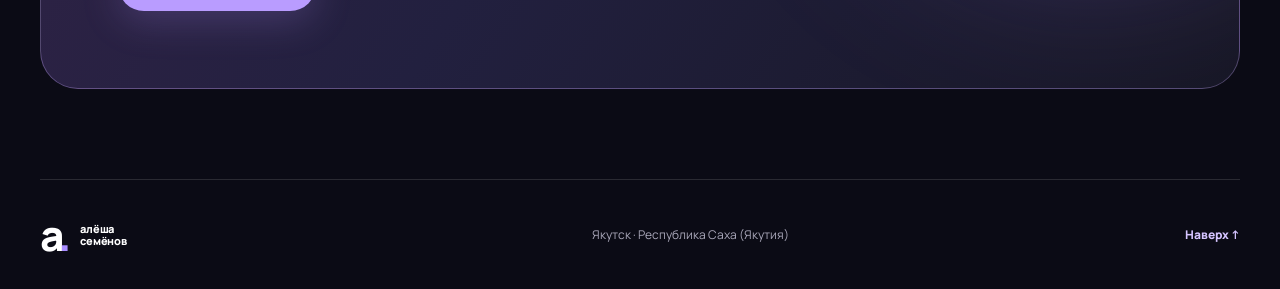
==== commit bc22b895: "Expand verified project stories and improve cross-browser accessibility" ====
--- a/index.html
+++ b/index.html
@@ -1,59 +1,71 @@
-<!DOCTYPE html>
-<html lang="ru">
-<head>
-  <meta charset="utf-8">
-  <meta name="viewport" content="width=device-width, initial-scale=1">
-  <meta name="theme-color" content="#0b0b15">
-  <meta name="description" content="Алёша Семёнов — основатель ИМКО, GadgetPro и PRIME EVENTS, организатор масштабных событий в Якутии.">
-  <title>Алёша Семёнов — создаю то, что объединяет</title>
-  <link rel="preconnect" href="https://fonts.googleapis.com">
-  <link rel="preconnect" href="https://fonts.gstatic.com" crossorigin>
-  <link href="https://fonts.googleapis.com/css2?family=Manrope:wght@400;500;600;700;800&display=swap" rel="stylesheet">
-  <link rel="stylesheet" href="styles.css">
-</head>
-<body>
-  <a class="skip-link" href="#main">Перейти к содержанию</a>
-  <div class="ambient ambient-one" aria-hidden="true"></div><div class="ambient ambient-two" aria-hidden="true"></div>
-  <header class="header wrap">
-    <a class="logo" href="#top" aria-label="Алёша Семёнов — наверх"><span class="logo-mark">а<span>.</span></span><span class="logo-name">алёша<br>семёнов</span></a>
-    <nav class="desktop-nav" aria-label="Основная навигация"><a href="#about">Обо мне</a><a href="#projects">Проекты</a><a href="#moment">Моменты</a></nav>
-    <a class="header-contact" href="https://www.instagram.com/semenovalesha/" target="_blank" rel="noopener noreferrer">Связаться <span aria-hidden="true">↗</span></a>
-    <button class="menu-toggle" type="button" aria-label="Открыть меню" aria-controls="mobile-nav" aria-expanded="false"><span></span><span></span></button>
-  </header>
-  <nav class="mobile-nav wrap" id="mobile-nav" aria-label="Мобильная навигация" hidden><a href="#about">Обо мне</a><a href="#projects">Проекты</a><a href="#moment">Моменты</a><a href="#contact">Связаться</a></nav>
-
-  <main id="main">
-    <section class="hero wrap" id="top" aria-labelledby="hero-title">
-      <div class="hero-copy reveal">
-        <div class="eyebrow"><span class="live-dot"></span> Якутск · Саха (Якутия)</div>
-        <h1 id="hero-title">Создаю то,<br>что <span>объединяет.</span></h1>
-        <p class="hero-lead">Алёша Семёнов — основатель проектов и организатор масштабных событий в Якутии.</p>
-        <div class="hero-actions"><a class="button button-primary" href="#projects">Мои проекты <span aria-hidden="true">↗</span></a><a class="button button-ghost" href="https://www.instagram.com/semenovalesha/" target="_blank" rel="noopener noreferrer">Написать мне</a></div>
-        <div class="hero-proof"><img src="alesha-avatar.jpg" width="46" height="46" alt="Фото Алёши Семёнова" loading="eager"><span>ИМКО <i>·</i> GadgetPro <i>·</i> PRIME EVENTS</span></div>
-      </div>
-      <div class="hero-visual reveal">
-        <div class="visual-glow" aria-hidden="true"></div>
-        <div class="photo-shell"><img src="prime-fest.jpg" alt="Алёша Семёнов перед зрителями PRIME FEST на стадионе Туймаада" width="640" height="853" fetchpriority="high"><div class="photo-shade"></div><div class="photo-caption"><span>PRIME FEST</span><span>Якутск ↗</span></div></div>
-        <a class="floating-note" href="https://www.instagram.com/p/DcYojFTKDkP/" target="_blank" rel="noopener noreferrer"><span>10 000+</span><small>гостей на PRIME FEST<br>по публикации автора</small><span class="note-arrow" aria-hidden="true">↗</span></a>
-      </div>
-    </section>
-
-    <div class="marquee"><div class="marquee-track" aria-hidden="true"><span>ЛЮДИ <b>✦</b> ИДЕИ <b>✦</b> СОБЫТИЯ <b>✦</b> ЭНЕРГИЯ <b>✦</b></span><span>ЛЮДИ <b>✦</b> ИДЕИ <b>✦</b> СОБЫТИЯ <b>✦</b> ЭНЕРГИЯ <b>✦</b></span></div></div>
-
-    <section class="about wrap section" id="about" aria-labelledby="about-title"><div class="section-intro reveal"><span class="section-label">01 / Знакомство</span><h2 id="about-title">Когда есть идея,<br>появляется <span>движение.</span></h2></div><div class="about-layout"><div class="about-avatar reveal"><img src="alesha-avatar.jpg" alt="Алёша Семёнов" width="150" height="150" loading="lazy"><span class="avatar-orbit" aria-hidden="true"></span></div><div class="about-text reveal"><p>Меня зовут Алёша. Я развиваю проекты в разных сферах — от студенческого сообщества до техники и больших событий. В каждом из них главное для меня — люди и то, что мы можем сделать вместе.</p><p>В моём профиле Instagram указаны ИМКО ППОС СВФУ, GadgetPro Якутск и PRIME EVENTS. Там же делюсь моментами из работы и жизни.</p><a class="inline-link" href="https://www.instagram.com/semenovalesha/" target="_blank" rel="noopener noreferrer">Больше обо мне в Instagram <span aria-hidden="true">↗</span></a></div></div></section>
-
-    <section class="projects wrap section" id="projects" aria-labelledby="projects-title"><div class="section-intro reveal"><span class="section-label">02 / То, что создаю</span><h2 id="projects-title">Разные идеи.<br><span>Одна энергия.</span></h2><p>Три проекта из моего публичного профиля. У каждого — свой характер и своё сообщество.</p></div><div class="project-grid">
-      <a class="project-card card-prime reveal" href="https://www.instagram.com/primevents.ykt/" target="_blank" rel="noopener noreferrer"><img src="prime-fest.jpg" alt="Аудитория PRIME FEST" loading="lazy" width="640" height="853"><div class="card-overlay"></div><span class="card-top"><span class="card-pill">События</span><span class="round-arrow" aria-hidden="true">↗</span></span><span class="card-bottom"><span class="card-number">01 / 03</span><strong>PRIME<br>EVENTS</strong><span>Концерты и масштабные события</span></span></a>
-      <a class="project-card card-imko reveal" href="https://www.instagram.com/imko_ppos_svfu/" target="_blank" rel="noopener noreferrer"><img src="imko-dance.jpg" alt="Афиша танцевального конкурса ИМКО «Всё или ничего»" loading="lazy" width="1440" height="1920"><span class="card-overlay"></span><span class="card-top"><span class="card-pill">Сообщество</span><span class="round-arrow" aria-hidden="true">↗</span></span><span class="card-bottom"><span class="card-number">02 / 03</span><strong>ИМКО</strong><span>Студенческое сообщество ППОС СВФУ</span></span></a>
-      <a class="project-card card-gadget reveal" href="https://www.instagram.com/gadgetpro_ykt/" target="_blank" rel="noopener noreferrer"><img src="gadget-opening.jpg" alt="Команда и гости на открытии GadgetPro" loading="lazy" width="1080" height="720"><span class="card-overlay"></span><span class="card-top"><span class="card-pill">Техника</span><span class="round-arrow" aria-hidden="true">↗</span></span><span class="card-bottom"><span class="card-number">03 / 03</span><strong>Gadget<br>Pro</strong><span>Оригинальная техника в Якутске</span></span></a>
-    </div></section>
-
-    <section class="moment wrap section" id="moment" aria-labelledby="moment-title"><div class="moment-panel reveal"><div class="moment-image"><img src="prime-fest.jpg" width="640" height="853" loading="lazy" alt="Вид на зрителей PRIME FEST со сцены"></div><div class="moment-copy"><span class="section-label">03 / Момент</span><h2 id="moment-title">Ради таких<br>моментов <span>всё и начинается.</span></h2><p>Тысячи людей на одной волне. Этот кадр — из публикации Алёши о PRIME FEST на стадионе Туймаада.</p><a class="inline-link" href="https://www.instagram.com/p/DcYojFTKDkP/" target="_blank" rel="noopener noreferrer">Смотреть публикацию <span aria-hidden="true">↗</span></a></div></div></section>
-
-    <section class="contact wrap section" id="contact" aria-labelledby="contact-title"><div class="contact-panel reveal"><div class="contact-glow" aria-hidden="true"></div><span class="section-label">04 / На связи</span><h2 id="contact-title">Есть идея?<br><span>Давайте обсудим.</span></h2><p>О проектах, событиях и сотрудничестве — пишите мне в Instagram.</p><a class="button button-primary" href="https://www.instagram.com/semenovalesha/" target="_blank" rel="noopener noreferrer">@semenovalesha <span aria-hidden="true">↗</span></a></div></section>
-  </main>
-  <footer class="wrap"><a class="logo" href="#top" aria-label="Вернуться наверх"><span class="logo-mark">а<span>.</span></span><span class="logo-name">алёша<br>семёнов</span></a><span>Якутск · Республика Саха (Якутия)</span><a href="#top">Наверх ↑</a></footer>
-  <script src="script.js" defer></script>
-</body>
-</html>
-
+<!DOCTYPE html>
+<html lang="ru">
+<head>
+  <meta charset="utf-8">
+  <meta name="viewport" content="width=device-width, initial-scale=1">
+  <meta name="theme-color" content="#0b0b15">
+  <meta name="description" content="Алёша Семёнов — основатель ИМКО, GadgetPro и PRIME EVENTS, организатор масштабных событий в Якутии.">
+  <title>Алёша Семёнов — создаю то, что объединяет</title>
+  <link rel="preconnect" href="https://fonts.googleapis.com">
+  <link rel="preconnect" href="https://fonts.gstatic.com" crossorigin>
+  <link href="https://fonts.googleapis.com/css2?family=Manrope:wght@400;500;600;700;800&display=swap" rel="stylesheet">
+  <script>document.documentElement.classList.add("js");</script>
+  <link rel="stylesheet" href="styles.css">
+</head>
+<body>
+  <a class="skip-link" href="#main">Перейти к содержанию</a>
+  <div class="ambient ambient-one" aria-hidden="true"></div><div class="ambient ambient-two" aria-hidden="true"></div>
+  <header class="header wrap">
+    <a class="logo" href="#top" aria-label="а. алёша семёнов — наверх"><span class="logo-mark">а<span>.</span></span><span class="logo-name">алёша<br>семёнов</span></a>
+    <nav class="desktop-nav" aria-label="Основная навигация"><a href="#about">Обо мне</a><a href="#projects">Проекты</a><a href="#details">Подробнее</a><a href="#moment">Моменты</a></nav>
+    <a class="header-contact" href="https://www.instagram.com/semenovalesha/" target="_blank" rel="noopener noreferrer">Связаться <span aria-hidden="true">↗</span></a>
+    <button class="menu-toggle" type="button" aria-label="Открыть меню" aria-controls="mobile-nav" aria-expanded="false"><span></span><span></span></button>
+  </header>
+  <nav class="mobile-nav wrap" id="mobile-nav" aria-label="Мобильная навигация" hidden><a href="#about">Обо мне</a><a href="#projects">Проекты</a><a href="#details">Подробнее</a><a href="#moment">Моменты</a><a href="#contact">Связаться</a></nav>
+
+  <main id="main">
+    <section class="hero wrap" id="top" aria-labelledby="hero-title">
+      <div class="hero-copy reveal">
+        <div class="eyebrow"><span class="live-dot"></span> Якутск · Саха (Якутия)</div>
+        <h1 id="hero-title">Создаю то,<br>что <span>объединяет.</span></h1>
+        <p class="hero-lead">Алёша Семёнов — основатель проектов и организатор масштабных событий в Якутии.</p>
+        <div class="hero-actions"><a class="button button-primary" href="#projects">Мои проекты <span aria-hidden="true">↗</span></a><a class="button button-ghost" href="https://www.instagram.com/semenovalesha/" target="_blank" rel="noopener noreferrer">Написать мне</a></div>
+        <div class="hero-proof"><img src="alesha-avatar.jpg" width="46" height="46" alt="Фото Алёши Семёнова" loading="eager"><span>ИМКО <i>·</i> GadgetPro <i>·</i> PRIME EVENTS</span></div>
+      </div>
+      <div class="hero-visual reveal">
+        <div class="visual-glow" aria-hidden="true"></div>
+        <div class="photo-shell"><img src="prime-fest.jpg" alt="Алёша Семёнов перед зрителями PRIME FEST на стадионе Туймаада" width="640" height="853" fetchpriority="high"><div class="photo-shade"></div><div class="photo-caption"><span>PRIME FEST</span><span>Якутск ↗</span></div></div>
+        <a class="floating-note" href="https://www.instagram.com/p/DcYojFTKDkP/" target="_blank" rel="noopener noreferrer"><span>10 000+</span><small>гостей на PRIME FEST<br>по публикации автора</small><span class="note-arrow" aria-hidden="true">↗</span></a>
+      </div>
+    </section>
+
+    <div class="marquee"><div class="marquee-track" aria-hidden="true"><span>ЛЮДИ <b>✦</b> ИДЕИ <b>✦</b> СОБЫТИЯ <b>✦</b> ЭНЕРГИЯ <b>✦</b></span><span>ЛЮДИ <b>✦</b> ИДЕИ <b>✦</b> СОБЫТИЯ <b>✦</b> ЭНЕРГИЯ <b>✦</b></span></div></div>
+
+    <section class="about wrap section" id="about" aria-labelledby="about-title"><div class="section-intro reveal"><span class="section-label">01 / Знакомство</span><h2 id="about-title">Когда есть идея,<br>появляется <span>движение.</span></h2></div><div class="about-layout"><div class="about-avatar reveal"><img src="alesha-avatar.jpg" alt="Алёша Семёнов" width="150" height="150" loading="lazy"><span class="avatar-orbit" aria-hidden="true"></span></div><div class="about-text reveal"><p>Меня зовут Алёша. Я развиваю проекты в разных сферах — от студенческого сообщества до техники и больших событий. В каждом из них главное для меня — люди и то, что мы можем сделать вместе.</p><p>В моём профиле Instagram указаны ИМКО ППОС СВФУ, GadgetPro Якутск и PRIME EVENTS. Там же делюсь моментами из работы и жизни.</p><a class="inline-link" href="https://www.instagram.com/semenovalesha/" target="_blank" rel="noopener noreferrer">Больше обо мне в Instagram <span aria-hidden="true">↗</span></a></div></div></section>
+
+    <section class="projects wrap section" id="projects" aria-labelledby="projects-title"><div class="section-intro reveal"><span class="section-label">02 / То, что создаю</span><h2 id="projects-title">Разные идеи.<br><span>Одна энергия.</span></h2><p>Три проекта из моего публичного профиля. У каждого — свой характер и своё сообщество.</p></div><div class="project-grid">
+      <a class="project-card card-prime reveal" href="https://www.instagram.com/primevents.ykt/" target="_blank" rel="noopener noreferrer"><img src="prime-fest.jpg" alt="Аудитория PRIME FEST" loading="lazy" width="640" height="853"><div class="card-overlay"></div><span class="card-top"><span class="card-pill">События</span><span class="round-arrow" aria-hidden="true">↗</span></span><span class="card-bottom"><span class="card-number">01 / 03</span><strong>PRIME<br>EVENTS</strong><span>Концерты и масштабные события</span></span></a>
+      <a class="project-card card-imko reveal" href="https://www.instagram.com/imko_ppos_svfu/" target="_blank" rel="noopener noreferrer"><img src="imko-dance.jpg" alt="Афиша танцевального конкурса ИМКО «Всё или ничего»" loading="lazy" width="1440" height="1920"><span class="card-overlay"></span><span class="card-top"><span class="card-pill">Сообщество</span><span class="round-arrow" aria-hidden="true">↗</span></span><span class="card-bottom"><span class="card-number">02 / 03</span><strong>ИМКО</strong><span>Студенческое сообщество ППОС СВФУ</span></span></a>
+      <a class="project-card card-gadget reveal" href="https://www.instagram.com/gadgetpro_ykt/" target="_blank" rel="noopener noreferrer"><img src="gadget-opening.jpg" alt="Команда и гости на открытии GadgetPro" loading="lazy" width="1080" height="720"><span class="card-overlay"></span><span class="card-top"><span class="card-pill">Техника</span><span class="round-arrow" aria-hidden="true">↗</span></span><span class="card-bottom"><span class="card-number">03 / 03</span><strong>Gadget<br>Pro</strong><span>Оригинальная техника в Якутске</span></span></a>
+    </div></section>
+
+    <section class="details wrap section" id="details" aria-labelledby="details-title">
+      <div class="section-intro reveal"><span class="section-label">03 / В деталях</span><h2 id="details-title">За каждой идеей —<br><span>своя история.</span></h2><p>Подробнее о проектах по их открытым публикациям. Каждая история ведёт к первоисточнику.</p></div>
+      <div class="detail-grid">
+        <article class="detail-card reveal"><span class="detail-kicker">01 · PRIME EVENTS</span><h3>Фестиваль, который собрал город</h3><p>PRIME FEST прошёл на стадионе «Туймаада» в Якутске. По публикации организаторов, на площадке были более 10&nbsp;000 зрителей, более 20 артистов и два хедлайнера. Среди них — PIZZA и BY ИНДИЯ.</p><a class="inline-link" href="https://www.instagram.com/primevents.ykt/reel/DcqFQlmtFIc/" target="_blank" rel="noopener noreferrer">Публикация организаторов <span aria-hidden="true">↗</span></a></article>
+        <article class="detail-card reveal"><span class="detail-kicker">02 · ИМКО ППОС СВФУ</span><h3>Сцена для студенческих идей</h3><p>ИМКО — комиссия по внешним связям и имиджевой работе ППОС СВФУ. Команда проводит события в университете и за его пределами. Среди её проектов — республиканский танцевальный конкурс «Всё или ничего».</p><a class="inline-link" href="https://www.instagram.com/imko_ppos_svfu/reel/DdOVGq6t13I/" target="_blank" rel="noopener noreferrer">О команде ИМКО <span aria-hidden="true">↗</span></a></article>
+        <article class="detail-card reveal"><span class="detail-kicker">03 · GADGETPRO</span><h3>Техника и сервис в Якутске</h3><p>GadgetPro работает с оригинальной техникой и аксессуарами: iPhone, Dyson, PlayStation, DJI и другими устройствами. В публикации Алёши показаны чехлы, защита экрана и установка защитного стекла. Магазин указан по адресу: ул. Дежнёва, 30.</p><a class="inline-link" href="https://www.instagram.com/semenovalesha/reel/DeRAJw1KEMq/" target="_blank" rel="noopener noreferrer">Публикация Алёши <span aria-hidden="true">↗</span></a></article>
+      </div>
+    </section>
+
+    <section class="moment wrap section" id="moment" aria-labelledby="moment-title"><div class="moment-panel reveal"><div class="moment-image"><img src="prime-fest.jpg" width="640" height="853" loading="lazy" alt="Вид на зрителей PRIME FEST со сцены"></div><div class="moment-copy"><span class="section-label">04 / Момент</span><h2 id="moment-title">Ради таких<br>моментов <span>всё и начинается.</span></h2><p>Тысячи людей на одной волне. Этот кадр — из публикации Алёши о PRIME FEST на стадионе Туймаада.</p><a class="inline-link" href="https://www.instagram.com/p/DcYojFTKDkP/" target="_blank" rel="noopener noreferrer">Смотреть публикацию <span aria-hidden="true">↗</span></a></div></div></section>
+
+    <section class="contact wrap section" id="contact" aria-labelledby="contact-title"><div class="contact-panel reveal"><div class="contact-glow" aria-hidden="true"></div><span class="section-label">05 / На связи</span><h2 id="contact-title">Есть идея?<br><span>Давайте обсудим.</span></h2><p>О проектах, событиях и сотрудничестве — пишите мне в Instagram.</p><a class="button button-primary" href="https://www.instagram.com/semenovalesha/" target="_blank" rel="noopener noreferrer">@semenovalesha <span aria-hidden="true">↗</span></a></div></section>
+  </main>
+  <footer class="wrap"><a class="logo" href="#top" aria-label="а. алёша семёнов — наверх"><span class="logo-mark">а<span>.</span></span><span class="logo-name">алёша<br>семёнов</span></a><span>Якутск · Республика Саха (Якутия)</span><a href="#top">Наверх ↑</a></footer>
+  <script src="script.js" defer></script>
+</body>
+</html>
+
+
+
--- a/styles.css
+++ b/styles.css
@@ -1,4 +1,6 @@
 :root{--bg:#0b0b15;--panel:#171722;--text:#f7f5ff;--muted:#aaa8bd;--violet:#a88cff;--pink:#e9a5e8;--line:#ffffff20}*{box-sizing:border-box}html{scroll-behavior:smooth}body{margin:0;background:var(--bg);color:var(--text);font-family:Manrope,Arial,sans-serif;overflow-x:hidden}a{color:inherit;text-decoration:none}button{font:inherit}a:focus-visible,button:focus-visible{outline:3px solid #cbb7ff;outline-offset:4px}::selection{background:#b092ff;color:#12101c}.wrap{width:min(1440px,calc(100% - 80px));margin-inline:auto}.skip-link{position:absolute;left:15px;top:-80px;background:#cdb8ff;color:#161020;padding:12px;z-index:30}.skip-link:focus{top:15px}.ambient{position:absolute;pointer-events:none;filter:blur(80px);border-radius:50%;z-index:0}.ambient-one{width:540px;height:540px;background:#7041de43;top:-200px;left:-250px}.ambient-two{width:500px;height:500px;background:#9e4ebe2a;top:380px;right:-220px}.header{height:90px;display:flex;align-items:center;justify-content:space-between;gap:24px;position:relative;z-index:10}.logo{display:inline-flex;align-items:center;gap:10px;min-width:155px}.logo-mark{font-weight:800;font-size:42px;line-height:1;letter-spacing:-.14em}.logo-mark span{color:var(--violet);padding-right:.12em}.logo-name{font-size:11px;font-weight:800;line-height:1.1;letter-spacing:-.02em}.desktop-nav{display:flex;gap:6px;padding:5px;border:1px solid var(--line);background:#ffffff0b;border-radius:999px;backdrop-filter:blur(20px)}.desktop-nav a{border-radius:999px;padding:11px 21px;font-weight:700;font-size:12px;color:#d5d2e3;transition:background .25s,color .25s}.desktop-nav a:hover{background:#ffffff18;color:white}.header-contact{padding:12px 17px;border:1px solid #a990df80;border-radius:999px;font-size:12px;font-weight:800;display:flex;gap:23px;align-items:center;transition:background .25s}.header-contact:hover{background:#a88cff25}.menu-toggle,.mobile-nav{display:none}.hero{min-height:720px;display:grid;grid-template-columns:1.1fr .9fr;align-items:center;gap:6%;padding-top:35px;padding-bottom:95px;position:relative;z-index:1}.hero-copy{position:relative;z-index:2}.eyebrow,.section-label{font-size:11px;font-weight:800;letter-spacing:.13em;text-transform:uppercase;color:#c3aafc;display:inline-flex;align-items:center;gap:10px}.live-dot{width:8px;height:8px;border-radius:50%;background:#ba9cff;box-shadow:0 0 0 5px #a88cff24,0 0 24px #b498ff}.hero h1{font-size:clamp(60px,6.4vw,101px);line-height:1.045;letter-spacing:-.07em;margin:26px 0 24px;font-weight:800}.hero h1 span,.section-intro h2 span,.moment-copy h2 span,.contact-panel h2 span{background:linear-gradient(115deg,#d3c3ff 5%,#a88cff 48%,#edade7 100%);background-clip:text;-webkit-background-clip:text;color:transparent}.hero-lead{font-size:17px;line-height:1.75;color:#bebccc;max-width:550px;margin:0 0 34px}.hero-actions{display:flex;gap:12px;flex-wrap:wrap}.button{border-radius:999px;padding:17px 23px;font-size:13px;font-weight:800;display:inline-flex;gap:28px;align-items:center;justify-content:space-between;transition:transform .25s,box-shadow .25s,background .25s}.button:hover{transform:translateY(-3px)}.button-primary{background:#b99cff;color:#171124;box-shadow:0 10px 38px #b796ff35}.button-primary:hover{background:#cfbaff;box-shadow:0 14px 48px #b796ff66}.button-ghost{background:#ffffff0d;border:1px solid #ffffff22;color:white}.button-ghost:hover{background:#ffffff18}.hero-proof{margin-top:52px;display:flex;align-items:center;gap:13px;color:#b7b4c4;font-size:12px;font-weight:700}.hero-proof img{border-radius:50%;object-fit:cover;border:2px solid #a88cff}.hero-proof i{font-style:normal;color:#806ba5;margin-inline:3px}.hero-visual{position:relative;display:grid;place-items:center;min-height:610px}.visual-glow{position:absolute;inset:7% 0;background:radial-gradient(ellipse,#996df59a 0%,#7648d84d 38%,transparent 70%);filter:blur(35px);animation:breathe 7s ease-in-out infinite;pointer-events:none}.photo-shell{height:550px;width:min(100%,455px);border-radius:36px;overflow:hidden;position:relative;transform:rotate(4deg);border:1px solid #ffffff55;box-shadow:0 35px 80px #0008,0 0 70px #b380ff35}.photo-shell>img{width:100%;height:100%;object-fit:cover;object-position:center 65%;display:block}.photo-shade{position:absolute;inset:0;background:linear-gradient(180deg,#0b071700 50%,#0a0619a6 100%)}.photo-caption{position:absolute;bottom:27px;left:29px;right:29px;display:flex;justify-content:space-between;align-items:end;font-size:11px;font-weight:800;letter-spacing:.12em}.floating-note{position:absolute;bottom:30px;left:-45px;padding:20px 25px;background:#f1eaff;color:#231b39;border:1px solid #fff;border-radius:24px;box-shadow:0 24px 55px #0005;display:grid;gap:2px;min-width:230px;transform:rotate(-5deg);transition:transform .25s}.floating-note:hover{transform:rotate(0) translateY(-5px)}.floating-note>span:first-child{font-size:36px;line-height:1;font-weight:800;letter-spacing:-.06em}.floating-note small{font-size:10px;line-height:1.4;font-weight:700;color:#544d68}.note-arrow{position:absolute;right:21px;top:18px;font-size:18px}.marquee{border-block:1px solid #ffffff24;background:#ffffff08;overflow:hidden;padding:16px 0;position:relative}.marquee-track{display:flex;width:max-content;animation:marquee 24s linear infinite;animation-play-state:paused}.marquee.is-visible .marquee-track{animation-play-state:running}.marquee-track span{white-space:nowrap;font-size:13px;font-weight:800;letter-spacing:.2em;color:#dbd3ed}.marquee-track b{color:#b290ff;font-size:20px;vertical-align:-2px;padding:0 35px}.section{padding-top:120px;padding-bottom:70px;position:relative}.section-intro h2{font-size:clamp(46px,5.3vw,75px);line-height:1.14;letter-spacing:-.06em;margin:19px 0 0}.about-layout{display:grid;grid-template-columns:34% 1fr;align-items:center;gap:8%;margin-top:50px;padding:42px;border-radius:34px;background:linear-gradient(125deg,#1b1a29,#13131e);border:1px solid var(--line)}.about-avatar{display:grid;place-items:center;min-height:235px;position:relative}.about-avatar img{height:180px;width:180px;border-radius:50%;object-fit:cover;border:7px solid #282437;box-shadow:0 0 0 1px #b89cff,0 0 58px #a77cff69;z-index:1}.avatar-orbit{width:225px;height:225px;position:absolute;border:1px dashed #ae94e88a;border-radius:50%;animation:spin 25s linear infinite}.about-text p{font-size:16px;line-height:1.8;color:#bcb9c9;max-width:680px;margin:0 0 20px}.about-text p:first-child{font-size:20px;font-weight:600;color:#f5f2ff;line-height:1.65}.inline-link{display:inline-flex;gap:16px;align-items:center;border-bottom:1px solid #ae91ed;padding-bottom:8px;font-size:13px;font-weight:800;color:#c5adff;margin-top:12px}.inline-link:hover{color:#f0e9ff;gap:25px}.projects .section-intro{max-width:850px}.projects .section-intro>p{color:var(--muted);font-size:15px;line-height:1.7;margin:23px 0 0}.project-grid{display:grid;grid-template-columns:1.15fr 1fr 1fr;gap:18px;margin-top:49px}.project-card{height:435px;border-radius:30px;overflow:hidden;position:relative;border:1px solid #ffffff29;display:flex;flex-direction:column;justify-content:space-between;padding:22px;isolation:isolate;transition:transform .35s,box-shadow .35s,border-color .35s}.project-card:hover{transform:translateY(-9px);box-shadow:0 28px 65px #0008;border-color:#c7aaff80}.card-prime img{position:absolute;inset:0;width:100%;height:100%;object-fit:cover;object-position:center 58%;z-index:-2;transition:transform .7s}.card-prime:hover img{transform:scale(1.06)}.card-overlay{position:absolute;inset:0;background:linear-gradient(180deg,#130b2d5c,#0b081195 60%,#090710ee);z-index:-1}.card-imko{background:radial-gradient(circle at 60% 38%,#9b77e1 0%,#473b7d 29%,#231d3d 70%,#1c1830)}.card-gadget{background:radial-gradient(circle at 50% 29%,#5480ba 0%,#233a5d 33%,#151b2a 72%)}.card-top{display:flex;justify-content:space-between;align-items:start}.card-pill{padding:9px 15px;border-radius:999px;background:#ffffff27;border:1px solid #ffffff40;backdrop-filter:blur(12px);font-size:11px;font-weight:800}.round-arrow{height:37px;width:37px;border-radius:50%;display:grid;place-items:center;background:#ffffff28;border:1px solid #ffffff35;backdrop-filter:blur(10px)}.card-bottom{display:grid;gap:9px;z-index:2}.card-number{font-size:11px;font-weight:800;color:#ded7ef}.card-bottom strong{font-size:clamp(31px,3.1vw,49px);line-height:1.02;letter-spacing:-.06em}.card-bottom>span:last-child{font-size:12px;color:#e0deec}.card-orb{font-size:200px;line-height:1;position:absolute;left:50%;top:42%;transform:translate(-50%,-50%) rotate(-14deg);color:#e5d4ff;text-shadow:0 0 25px #e5d4ff,0 0 80px #c391ff;opacity:.82;transition:transform .6s}.card-imko:hover .card-orb{transform:translate(-50%,-50%) rotate(20deg) scale(1.08)}.card-device{width:135px;height:195px;position:absolute;left:50%;top:42%;transform:translate(-50%,-50%) rotate(-13deg);border:5px solid #becddd;border-radius:26px;background:linear-gradient(145deg,#2c5175,#101b2d);box-shadow:15px 20px 0 #0e1521,0 0 70px #85b8fa95;transition:transform .5s}.card-device:before{content:'';position:absolute;top:7px;left:50%;transform:translateX(-50%);width:43px;height:10px;background:#0d1725;border-radius:12px}.card-device>span{position:absolute;left:25px;top:50px;width:80px;height:80px;border-radius:50%;border:2px solid #7ea7c6}.card-device>span:nth-child(2){width:55px;height:55px;left:39px;top:62px}.card-device>span:nth-child(3){width:25px;height:25px;left:54px;top:77px;background:#9ec3e1;box-shadow:0 0 30px #a4d4ff}.card-gadget:hover .card-device{transform:translate(-50%,-50%) rotate(-5deg) translateY(-10px)}.moment{padding-top:95px}.moment-panel{border-radius:36px;background:#1a1927;border:1px solid var(--line);overflow:hidden;display:grid;grid-template-columns:44% 56%;min-height:500px}.moment-image{min-height:500px;overflow:hidden}.moment-image img{height:100%;width:100%;object-fit:cover;object-position:center 68%;display:block;filter:saturate(.95)}.moment-copy{padding:clamp(35px,6vw,85px);display:flex;flex-direction:column;justify-content:center}.moment-copy h2{font-size:clamp(36px,4vw,57px);letter-spacing:-.06em;line-height:1.2;margin:20px 0}.moment-copy p{color:#b9b6c9;font-size:14px;line-height:1.75;max-width:420px}.moment-copy .inline-link{align-self:start}.contact{padding-top:100px;padding-bottom:90px}.contact-panel{min-height:440px;border-radius:38px;padding:clamp(36px,6vw,80px);background:linear-gradient(125deg,#312347,#22203f 45%,#171725);border:1px solid #c8aaff55;position:relative;overflow:hidden;display:flex;flex-direction:column;align-items:start;justify-content:center}.contact-glow{position:absolute;width:450px;height:450px;right:-80px;top:-130px;background:#a380fb52;border-radius:50%;filter:blur(90px);pointer-events:none}.contact-panel>*:not(.contact-glow){position:relative}.contact-panel h2{font-size:clamp(45px,5.4vw,76px);line-height:1.1;letter-spacing:-.065em;margin:20px 0}.contact-panel p{color:#dbd5e9;font-size:15px;margin:0 0 30px}footer{border-top:1px solid var(--line);height:110px;display:flex;align-items:center;justify-content:space-between;gap:20px;color:#aaa8ba;font-size:12px}footer .logo{color:white}footer>a:last-child{font-weight:800;color:#d5c4ff}.reveal{opacity:0;transform:translateY(28px);transition:opacity .8s ease,transform .8s cubic-bezier(.2,.7,.2,1)}.reveal.visible{opacity:1;transform:translateY(0)}@keyframes breathe{50%{opacity:.65;transform:scale(1.08)}}@keyframes spin{to{transform:rotate(360deg)}}@keyframes marquee{to{transform:translateX(-50%)}}@media(max-width:1100px){.hero{gap:2%}.hero h1{font-size:clamp(55px,6vw,78px)}.floating-note{left:-10px}.project-card{height:400px}.card-bottom strong{font-size:36px}}@media(max-width:760px){.wrap{width:min(100% - 36px,620px)}.header{height:76px}.desktop-nav,.header-contact{display:none}.menu-toggle{display:flex;flex-direction:column;justify-content:center;align-items:center;gap:6px;background:#ffffff13;border:1px solid var(--line);border-radius:50%;width:44px;height:44px;cursor:pointer}.menu-toggle span{width:18px;height:2px;background:white}.mobile-nav:not([hidden]){display:flex;position:absolute;left:18px;right:18px;top:75px;z-index:12;background:#242033;backdrop-filter:blur(30px);border:1px solid #ffffff35;border-radius:22px;flex-direction:column;padding:12px 22px;box-shadow:0 25px 50px #0008}.mobile-nav a{padding:13px 0;border-bottom:1px solid var(--line);font-size:14px;font-weight:700}.mobile-nav a:last-child{border-bottom:0}.hero{display:flex;flex-direction:column;align-items:stretch;min-height:0;padding-top:50px;padding-bottom:60px}.hero h1{font-size:clamp(49px,10vw,75px);margin-top:23px}.hero-lead{font-size:15px}.hero-proof{margin-top:35px}.hero-visual{min-height:560px;margin-top:25px}.photo-shell{height:500px;width:min(84%,390px)}.floating-note{bottom:0;left:0}.section{padding-top:85px;padding-bottom:35px}.section-intro h2{font-size:clamp(41px,8vw,62px)}.about-layout{grid-template-columns:1fr;gap:15px;padding:28px}.about-avatar{min-height:205px}.about-avatar img{height:145px;width:145px}.avatar-orbit{height:185px;width:185px}.about-text p:first-child{font-size:18px}.project-grid{grid-template-columns:1fr 1fr}.project-card{height:390px}.card-prime{grid-column:1/-1;height:460px}.card-bottom strong{font-size:clamp(29px,5vw,42px)}.moment-panel{grid-template-columns:1fr}.moment-image{height:340px;min-height:0}.moment-copy{padding:35px}.contact{padding-top:65px}footer{height:auto;padding-block:28px;flex-wrap:wrap}footer>span{display:none}}@media(max-width:520px){.hero h1{font-size:clamp(43px,10.7vw,57px)}.hero-actions{gap:9px}.button{padding:15px 18px;font-size:12px;gap:15px}.hero-proof{font-size:10px}.hero-visual{min-height:485px;margin-top:15px}.photo-shell{height:425px;width:82%;border-radius:28px}.floating-note{min-width:190px;padding:15px 18px;bottom:8px}.floating-note>span:first-child{font-size:29px}.floating-note small{font-size:9px}.section-intro h2{font-size:clamp(37px,9vw,48px)}.project-grid{grid-template-columns:1fr}.card-prime{grid-column:auto}.project-card,.card-prime{height:400px}.card-bottom strong{font-size:45px}.moment-image{height:270px}.moment-copy h2{font-size:36px}.contact-panel{padding:30px;min-height:400px}.contact-panel h2{font-size:43px}}@media(prefers-reduced-motion:reduce){html{scroll-behavior:auto}.reveal{opacity:1;transform:none;transition:none}.marquee-track,.visual-glow,.avatar-orbit{animation:none!important}*,*:before,*:after{transition-duration:.01ms!important}}
 .ambient-two{right:0;width:300px}
 .project-card>img{position:absolute;inset:0;width:100%;height:100%;object-fit:cover;z-index:-2;transition:transform .7s}.project-card:hover>img{transform:scale(1.06)}.card-imko>img{object-position:center 32%}.card-gadget>img{object-position:center}.card-imko .card-overlay,.card-gadget .card-overlay{background:linear-gradient(180deg,#0d0b1640 0%,#0d0b16a8 55%,#0d0b16f0 100%)}
-
+.details .section-intro{max-width:850px}.details .section-intro>p{color:var(--muted);font-size:15px;line-height:1.7;margin:23px 0 0}.detail-grid{display:grid;grid-template-columns:repeat(3,minmax(0,1fr));gap:18px;margin-top:42px}.detail-card{min-width:0;display:flex;flex-direction:column;align-items:flex-start;padding:32px;min-height:370px;border:1px solid #ffffff25;border-radius:30px;background:linear-gradient(145deg,#211b34,#171722 70%)}.detail-card:nth-child(2){background:linear-gradient(145deg,#272039,#171722 70%)}.detail-card:nth-child(3){background:linear-gradient(145deg,#19283d,#171722 70%)}.detail-kicker{font-size:11px;font-weight:800;letter-spacing:.12em;color:#c9b3ff}.detail-card h3{font-size:clamp(22px,2.1vw,31px);letter-spacing:-.04em;line-height:1.25;margin:23px 0 16px}.detail-card p{font-size:13px;line-height:1.8;color:#c5c2d1;margin:0 0 24px}.detail-card .inline-link{margin-top:auto}.detail-card a{overflow-wrap:anywhere}@media(max-width:1000px){.detail-grid{grid-template-columns:1fr 1fr}.detail-card:last-child{grid-column:1/-1;min-height:0}}@media(max-width:600px){.detail-grid{grid-template-columns:1fr}.detail-card,.detail-card:last-child{grid-column:auto;min-height:0;padding:27px}.detail-card h3{font-size:25px}}@media(max-width:960px) and (min-width:761px){.desktop-nav a{padding-inline:12px}.logo{min-width:120px}}
+html:not(.js) .reveal{opacity:1;transform:none}
+
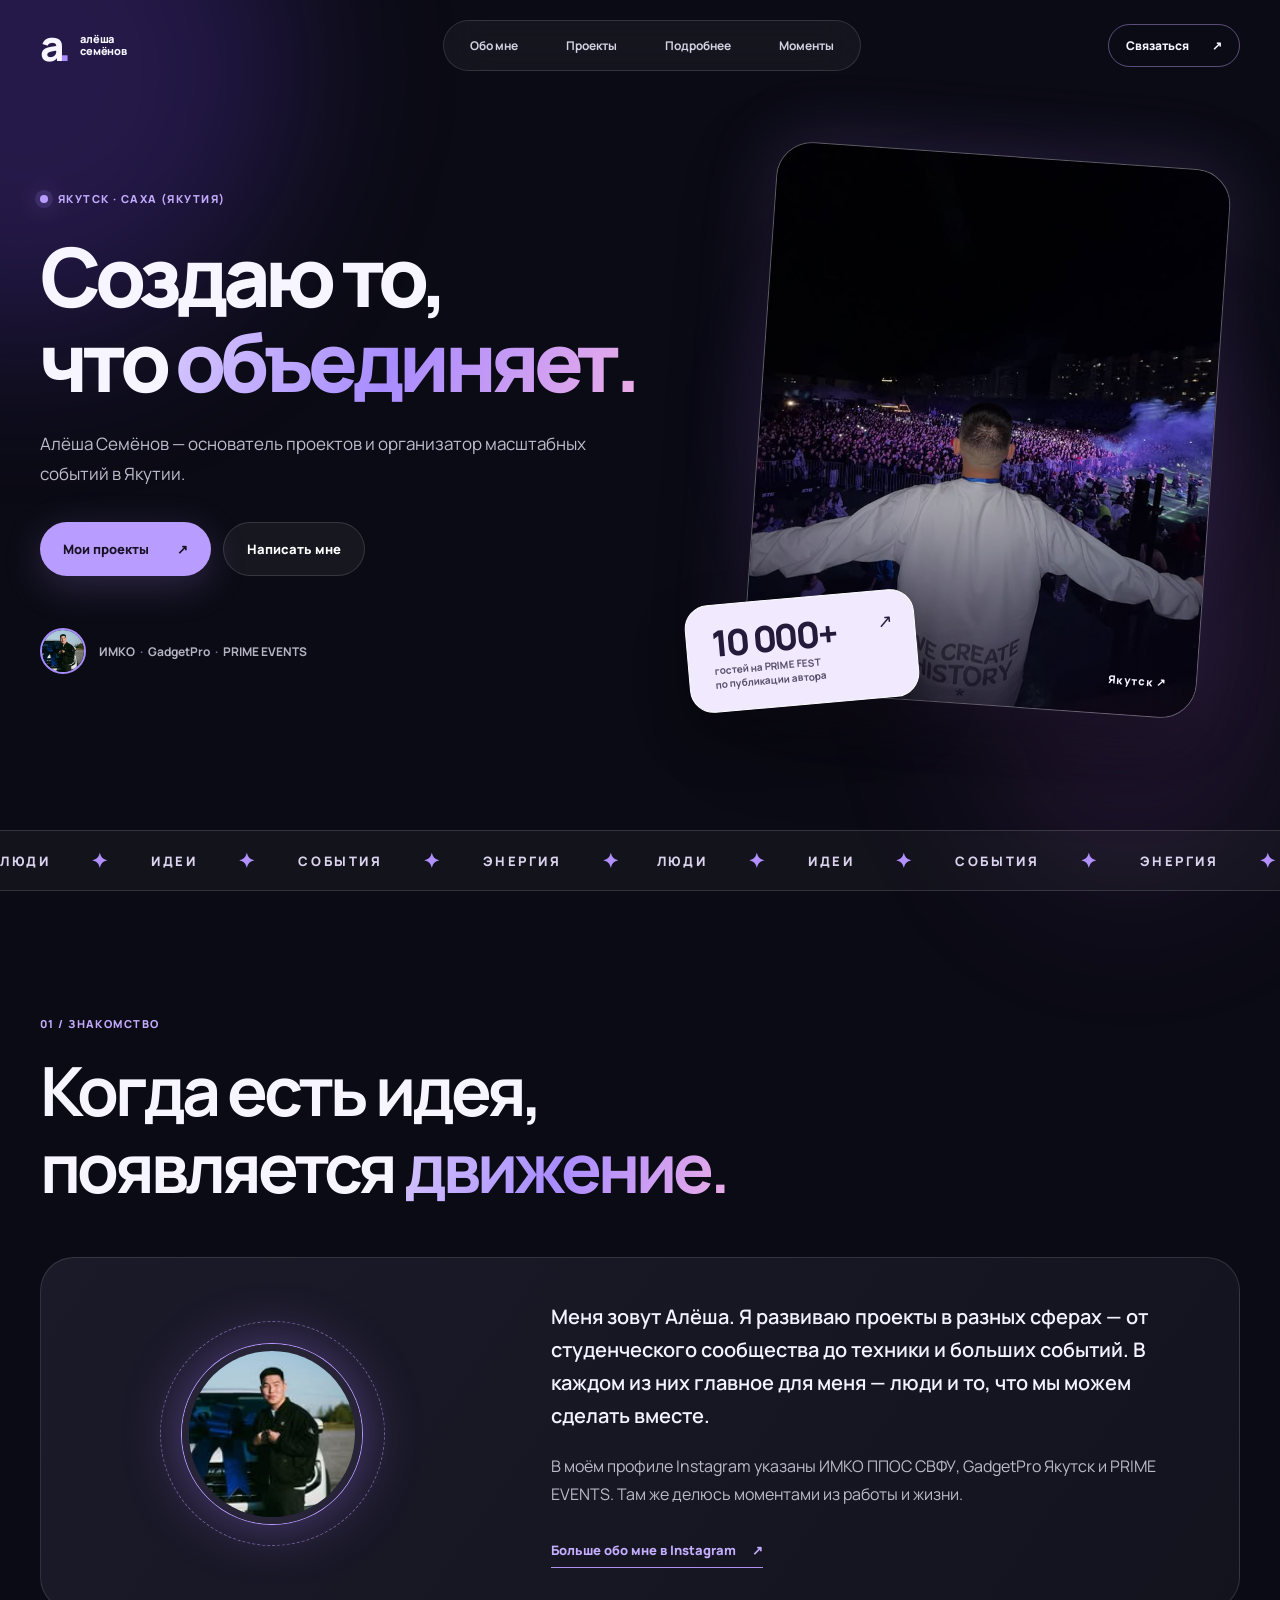
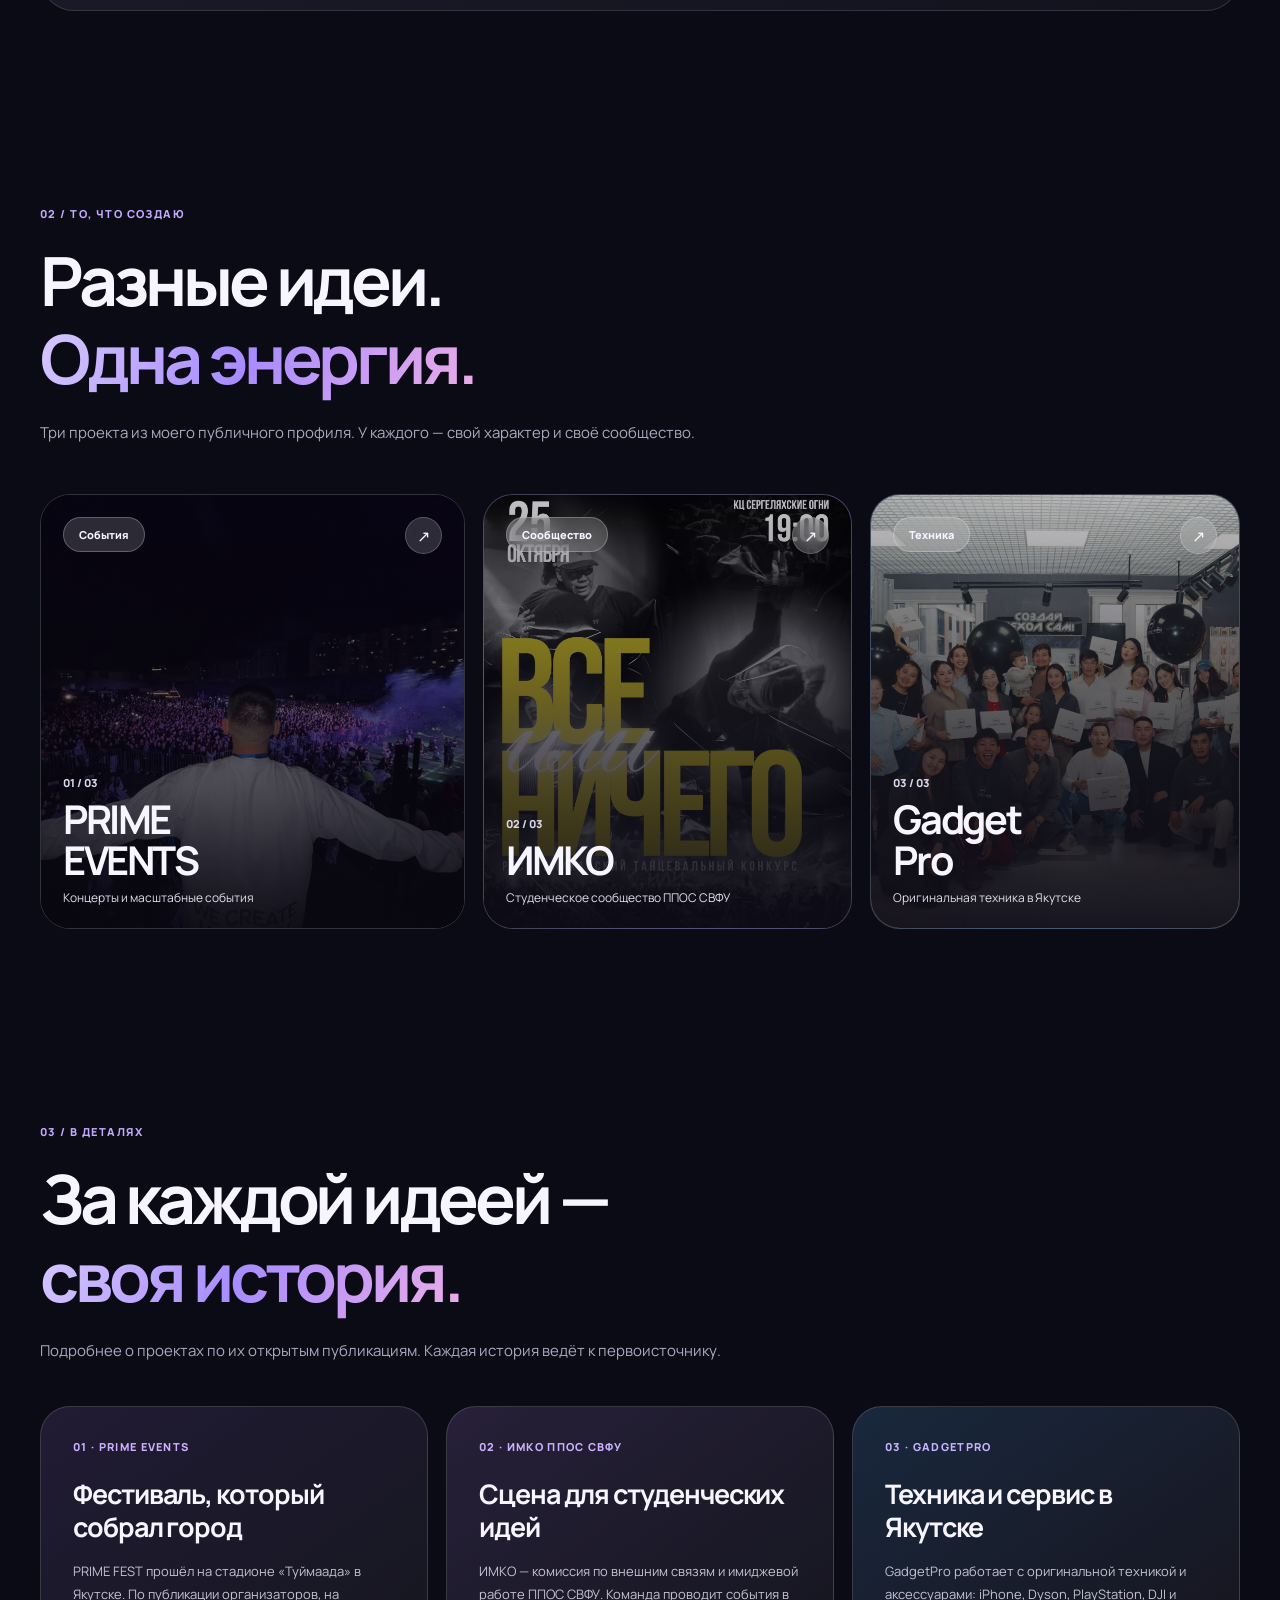
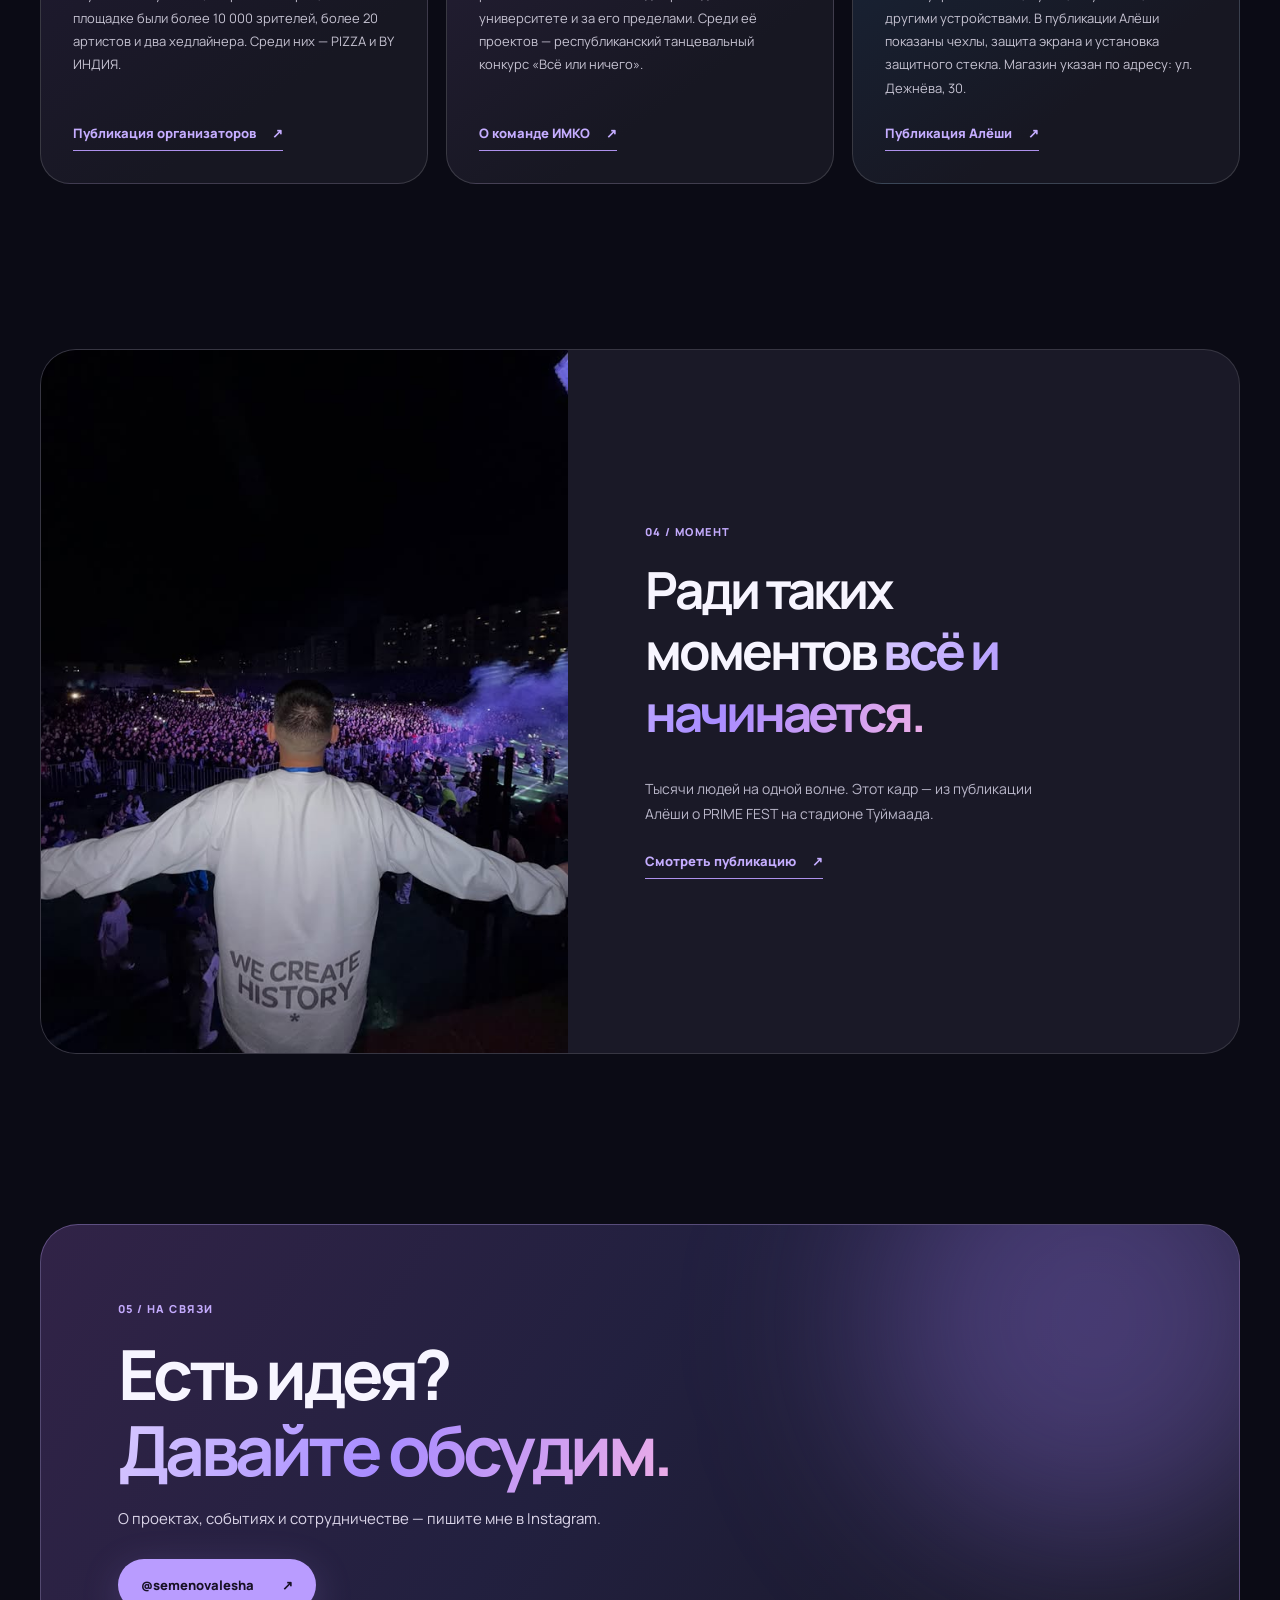
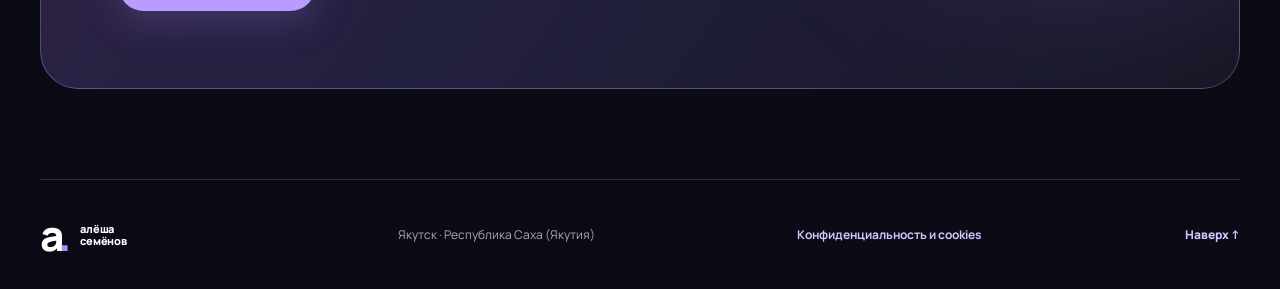
==== commit 0c49588c: "Add privacy information and self-hosted fonts" ====
--- a/index.html
+++ b/index.html
@@ -6,9 +6,7 @@
   <meta name="theme-color" content="#0b0b15">
   <meta name="description" content="Алёша Семёнов — основатель ИМКО, GadgetPro и PRIME EVENTS, организатор масштабных событий в Якутии.">
   <title>Алёша Семёнов — создаю то, что объединяет</title>
-  <link rel="preconnect" href="https://fonts.googleapis.com">
-  <link rel="preconnect" href="https://fonts.gstatic.com" crossorigin>
-  <link href="https://fonts.googleapis.com/css2?family=Manrope:wght@400;500;600;700;800&display=swap" rel="stylesheet">
+  <link rel="preload" href="fonts/manrope-cyrillic.woff2" as="font" type="font/woff2" crossorigin>
   <script>document.documentElement.classList.add("js");</script>
   <link rel="stylesheet" href="styles.css">
 </head>
@@ -62,10 +60,9 @@
 
     <section class="contact wrap section" id="contact" aria-labelledby="contact-title"><div class="contact-panel reveal"><div class="contact-glow" aria-hidden="true"></div><span class="section-label">05 / На связи</span><h2 id="contact-title">Есть идея?<br><span>Давайте обсудим.</span></h2><p>О проектах, событиях и сотрудничестве — пишите мне в Instagram.</p><a class="button button-primary" href="https://www.instagram.com/semenovalesha/" target="_blank" rel="noopener noreferrer">@semenovalesha <span aria-hidden="true">↗</span></a></div></section>
   </main>
-  <footer class="wrap"><a class="logo" href="#top" aria-label="а. алёша семёнов — наверх"><span class="logo-mark">а<span>.</span></span><span class="logo-name">алёша<br>семёнов</span></a><span>Якутск · Республика Саха (Якутия)</span><a href="#top">Наверх ↑</a></footer>
+  <footer class="wrap"><a class="logo" href="#top" aria-label="а. алёша семёнов — наверх"><span class="logo-mark">а<span>.</span></span><span class="logo-name">алёша<br>семёнов</span></a><span>Якутск · Республика Саха (Якутия)</span><a class="footer-privacy" href="privacy.html">Конфиденциальность и cookies</a><a href="#top">Наверх ↑</a></footer>
   <script src="script.js" defer></script>
 </body>
 </html>
 
 
-
--- a/styles.css
+++ b/styles.css
@@ -1,6 +1,10 @@
+@font-face{font-family:Manrope;src:url("fonts/manrope-cyrillic.woff2") format("woff2");font-style:normal;font-weight:400 800;font-display:swap;unicode-range:U+0301,U+0400-045F,U+0490-0491,U+04B0-04B1,U+2116}@font-face{font-family:Manrope;src:url("fonts/manrope-latin.woff2") format("woff2");font-style:normal;font-weight:400 800;font-display:swap;unicode-range:U+0000-00FF,U+0131,U+0152-0153,U+02BB-02BC,U+02C6,U+02DA,U+02DC,U+0304,U+0308,U+0329,U+2000-206F,U+20AC,U+2122,U+2191,U+2193,U+2212,U+2215,U+FEFF,U+FFFD}
 :root{--bg:#0b0b15;--panel:#171722;--text:#f7f5ff;--muted:#aaa8bd;--violet:#a88cff;--pink:#e9a5e8;--line:#ffffff20}*{box-sizing:border-box}html{scroll-behavior:smooth}body{margin:0;background:var(--bg);color:var(--text);font-family:Manrope,Arial,sans-serif;overflow-x:hidden}a{color:inherit;text-decoration:none}button{font:inherit}a:focus-visible,button:focus-visible{outline:3px solid #cbb7ff;outline-offset:4px}::selection{background:#b092ff;color:#12101c}.wrap{width:min(1440px,calc(100% - 80px));margin-inline:auto}.skip-link{position:absolute;left:15px;top:-80px;background:#cdb8ff;color:#161020;padding:12px;z-index:30}.skip-link:focus{top:15px}.ambient{position:absolute;pointer-events:none;filter:blur(80px);border-radius:50%;z-index:0}.ambient-one{width:540px;height:540px;background:#7041de43;top:-200px;left:-250px}.ambient-two{width:500px;height:500px;background:#9e4ebe2a;top:380px;right:-220px}.header{height:90px;display:flex;align-items:center;justify-content:space-between;gap:24px;position:relative;z-index:10}.logo{display:inline-flex;align-items:center;gap:10px;min-width:155px}.logo-mark{font-weight:800;font-size:42px;line-height:1;letter-spacing:-.14em}.logo-mark span{color:var(--violet);padding-right:.12em}.logo-name{font-size:11px;font-weight:800;line-height:1.1;letter-spacing:-.02em}.desktop-nav{display:flex;gap:6px;padding:5px;border:1px solid var(--line);background:#ffffff0b;border-radius:999px;backdrop-filter:blur(20px)}.desktop-nav a{border-radius:999px;padding:11px 21px;font-weight:700;font-size:12px;color:#d5d2e3;transition:background .25s,color .25s}.desktop-nav a:hover{background:#ffffff18;color:white}.header-contact{padding:12px 17px;border:1px solid #a990df80;border-radius:999px;font-size:12px;font-weight:800;display:flex;gap:23px;align-items:center;transition:background .25s}.header-contact:hover{background:#a88cff25}.menu-toggle,.mobile-nav{display:none}.hero{min-height:720px;display:grid;grid-template-columns:1.1fr .9fr;align-items:center;gap:6%;padding-top:35px;padding-bottom:95px;position:relative;z-index:1}.hero-copy{position:relative;z-index:2}.eyebrow,.section-label{font-size:11px;font-weight:800;letter-spacing:.13em;text-transform:uppercase;color:#c3aafc;display:inline-flex;align-items:center;gap:10px}.live-dot{width:8px;height:8px;border-radius:50%;background:#ba9cff;box-shadow:0 0 0 5px #a88cff24,0 0 24px #b498ff}.hero h1{font-size:clamp(60px,6.4vw,101px);line-height:1.045;letter-spacing:-.07em;margin:26px 0 24px;font-weight:800}.hero h1 span,.section-intro h2 span,.moment-copy h2 span,.contact-panel h2 span{background:linear-gradient(115deg,#d3c3ff 5%,#a88cff 48%,#edade7 100%);background-clip:text;-webkit-background-clip:text;color:transparent}.hero-lead{font-size:17px;line-height:1.75;color:#bebccc;max-width:550px;margin:0 0 34px}.hero-actions{display:flex;gap:12px;flex-wrap:wrap}.button{border-radius:999px;padding:17px 23px;font-size:13px;font-weight:800;display:inline-flex;gap:28px;align-items:center;justify-content:space-between;transition:transform .25s,box-shadow .25s,background .25s}.button:hover{transform:translateY(-3px)}.button-primary{background:#b99cff;color:#171124;box-shadow:0 10px 38px #b796ff35}.button-primary:hover{background:#cfbaff;box-shadow:0 14px 48px #b796ff66}.button-ghost{background:#ffffff0d;border:1px solid #ffffff22;color:white}.button-ghost:hover{background:#ffffff18}.hero-proof{margin-top:52px;display:flex;align-items:center;gap:13px;color:#b7b4c4;font-size:12px;font-weight:700}.hero-proof img{border-radius:50%;object-fit:cover;border:2px solid #a88cff}.hero-proof i{font-style:normal;color:#806ba5;margin-inline:3px}.hero-visual{position:relative;display:grid;place-items:center;min-height:610px}.visual-glow{position:absolute;inset:7% 0;background:radial-gradient(ellipse,#996df59a 0%,#7648d84d 38%,transparent 70%);filter:blur(35px);animation:breathe 7s ease-in-out infinite;pointer-events:none}.photo-shell{height:550px;width:min(100%,455px);border-radius:36px;overflow:hidden;position:relative;transform:rotate(4deg);border:1px solid #ffffff55;box-shadow:0 35px 80px #0008,0 0 70px #b380ff35}.photo-shell>img{width:100%;height:100%;object-fit:cover;object-position:center 65%;display:block}.photo-shade{position:absolute;inset:0;background:linear-gradient(180deg,#0b071700 50%,#0a0619a6 100%)}.photo-caption{position:absolute;bottom:27px;left:29px;right:29px;display:flex;justify-content:space-between;align-items:end;font-size:11px;font-weight:800;letter-spacing:.12em}.floating-note{position:absolute;bottom:30px;left:-45px;padding:20px 25px;background:#f1eaff;color:#231b39;border:1px solid #fff;border-radius:24px;box-shadow:0 24px 55px #0005;display:grid;gap:2px;min-width:230px;transform:rotate(-5deg);transition:transform .25s}.floating-note:hover{transform:rotate(0) translateY(-5px)}.floating-note>span:first-child{font-size:36px;line-height:1;font-weight:800;letter-spacing:-.06em}.floating-note small{font-size:10px;line-height:1.4;font-weight:700;color:#544d68}.note-arrow{position:absolute;right:21px;top:18px;font-size:18px}.marquee{border-block:1px solid #ffffff24;background:#ffffff08;overflow:hidden;padding:16px 0;position:relative}.marquee-track{display:flex;width:max-content;animation:marquee 24s linear infinite;animation-play-state:paused}.marquee.is-visible .marquee-track{animation-play-state:running}.marquee-track span{white-space:nowrap;font-size:13px;font-weight:800;letter-spacing:.2em;color:#dbd3ed}.marquee-track b{color:#b290ff;font-size:20px;vertical-align:-2px;padding:0 35px}.section{padding-top:120px;padding-bottom:70px;position:relative}.section-intro h2{font-size:clamp(46px,5.3vw,75px);line-height:1.14;letter-spacing:-.06em;margin:19px 0 0}.about-layout{display:grid;grid-template-columns:34% 1fr;align-items:center;gap:8%;margin-top:50px;padding:42px;border-radius:34px;background:linear-gradient(125deg,#1b1a29,#13131e);border:1px solid var(--line)}.about-avatar{display:grid;place-items:center;min-height:235px;position:relative}.about-avatar img{height:180px;width:180px;border-radius:50%;object-fit:cover;border:7px solid #282437;box-shadow:0 0 0 1px #b89cff,0 0 58px #a77cff69;z-index:1}.avatar-orbit{width:225px;height:225px;position:absolute;border:1px dashed #ae94e88a;border-radius:50%;animation:spin 25s linear infinite}.about-text p{font-size:16px;line-height:1.8;color:#bcb9c9;max-width:680px;margin:0 0 20px}.about-text p:first-child{font-size:20px;font-weight:600;color:#f5f2ff;line-height:1.65}.inline-link{display:inline-flex;gap:16px;align-items:center;border-bottom:1px solid #ae91ed;padding-bottom:8px;font-size:13px;font-weight:800;color:#c5adff;margin-top:12px}.inline-link:hover{color:#f0e9ff;gap:25px}.projects .section-intro{max-width:850px}.projects .section-intro>p{color:var(--muted);font-size:15px;line-height:1.7;margin:23px 0 0}.project-grid{display:grid;grid-template-columns:1.15fr 1fr 1fr;gap:18px;margin-top:49px}.project-card{height:435px;border-radius:30px;overflow:hidden;position:relative;border:1px solid #ffffff29;display:flex;flex-direction:column;justify-content:space-between;padding:22px;isolation:isolate;transition:transform .35s,box-shadow .35s,border-color .35s}.project-card:hover{transform:translateY(-9px);box-shadow:0 28px 65px #0008;border-color:#c7aaff80}.card-prime img{position:absolute;inset:0;width:100%;height:100%;object-fit:cover;object-position:center 58%;z-index:-2;transition:transform .7s}.card-prime:hover img{transform:scale(1.06)}.card-overlay{position:absolute;inset:0;background:linear-gradient(180deg,#130b2d5c,#0b081195 60%,#090710ee);z-index:-1}.card-imko{background:radial-gradient(circle at 60% 38%,#9b77e1 0%,#473b7d 29%,#231d3d 70%,#1c1830)}.card-gadget{background:radial-gradient(circle at 50% 29%,#5480ba 0%,#233a5d 33%,#151b2a 72%)}.card-top{display:flex;justify-content:space-between;align-items:start}.card-pill{padding:9px 15px;border-radius:999px;background:#ffffff27;border:1px solid #ffffff40;backdrop-filter:blur(12px);font-size:11px;font-weight:800}.round-arrow{height:37px;width:37px;border-radius:50%;display:grid;place-items:center;background:#ffffff28;border:1px solid #ffffff35;backdrop-filter:blur(10px)}.card-bottom{display:grid;gap:9px;z-index:2}.card-number{font-size:11px;font-weight:800;color:#ded7ef}.card-bottom strong{font-size:clamp(31px,3.1vw,49px);line-height:1.02;letter-spacing:-.06em}.card-bottom>span:last-child{font-size:12px;color:#e0deec}.card-orb{font-size:200px;line-height:1;position:absolute;left:50%;top:42%;transform:translate(-50%,-50%) rotate(-14deg);color:#e5d4ff;text-shadow:0 0 25px #e5d4ff,0 0 80px #c391ff;opacity:.82;transition:transform .6s}.card-imko:hover .card-orb{transform:translate(-50%,-50%) rotate(20deg) scale(1.08)}.card-device{width:135px;height:195px;position:absolute;left:50%;top:42%;transform:translate(-50%,-50%) rotate(-13deg);border:5px solid #becddd;border-radius:26px;background:linear-gradient(145deg,#2c5175,#101b2d);box-shadow:15px 20px 0 #0e1521,0 0 70px #85b8fa95;transition:transform .5s}.card-device:before{content:'';position:absolute;top:7px;left:50%;transform:translateX(-50%);width:43px;height:10px;background:#0d1725;border-radius:12px}.card-device>span{position:absolute;left:25px;top:50px;width:80px;height:80px;border-radius:50%;border:2px solid #7ea7c6}.card-device>span:nth-child(2){width:55px;height:55px;left:39px;top:62px}.card-device>span:nth-child(3){width:25px;height:25px;left:54px;top:77px;background:#9ec3e1;box-shadow:0 0 30px #a4d4ff}.card-gadget:hover .card-device{transform:translate(-50%,-50%) rotate(-5deg) translateY(-10px)}.moment{padding-top:95px}.moment-panel{border-radius:36px;background:#1a1927;border:1px solid var(--line);overflow:hidden;display:grid;grid-template-columns:44% 56%;min-height:500px}.moment-image{min-height:500px;overflow:hidden}.moment-image img{height:100%;width:100%;object-fit:cover;object-position:center 68%;display:block;filter:saturate(.95)}.moment-copy{padding:clamp(35px,6vw,85px);display:flex;flex-direction:column;justify-content:center}.moment-copy h2{font-size:clamp(36px,4vw,57px);letter-spacing:-.06em;line-height:1.2;margin:20px 0}.moment-copy p{color:#b9b6c9;font-size:14px;line-height:1.75;max-width:420px}.moment-copy .inline-link{align-self:start}.contact{padding-top:100px;padding-bottom:90px}.contact-panel{min-height:440px;border-radius:38px;padding:clamp(36px,6vw,80px);background:linear-gradient(125deg,#312347,#22203f 45%,#171725);border:1px solid #c8aaff55;position:relative;overflow:hidden;display:flex;flex-direction:column;align-items:start;justify-content:center}.contact-glow{position:absolute;width:450px;height:450px;right:-80px;top:-130px;background:#a380fb52;border-radius:50%;filter:blur(90px);pointer-events:none}.contact-panel>*:not(.contact-glow){position:relative}.contact-panel h2{font-size:clamp(45px,5.4vw,76px);line-height:1.1;letter-spacing:-.065em;margin:20px 0}.contact-panel p{color:#dbd5e9;font-size:15px;margin:0 0 30px}footer{border-top:1px solid var(--line);height:110px;display:flex;align-items:center;justify-content:space-between;gap:20px;color:#aaa8ba;font-size:12px}footer .logo{color:white}footer>a:last-child{font-weight:800;color:#d5c4ff}.reveal{opacity:0;transform:translateY(28px);transition:opacity .8s ease,transform .8s cubic-bezier(.2,.7,.2,1)}.reveal.visible{opacity:1;transform:translateY(0)}@keyframes breathe{50%{opacity:.65;transform:scale(1.08)}}@keyframes spin{to{transform:rotate(360deg)}}@keyframes marquee{to{transform:translateX(-50%)}}@media(max-width:1100px){.hero{gap:2%}.hero h1{font-size:clamp(55px,6vw,78px)}.floating-note{left:-10px}.project-card{height:400px}.card-bottom strong{font-size:36px}}@media(max-width:760px){.wrap{width:min(100% - 36px,620px)}.header{height:76px}.desktop-nav,.header-contact{display:none}.menu-toggle{display:flex;flex-direction:column;justify-content:center;align-items:center;gap:6px;background:#ffffff13;border:1px solid var(--line);border-radius:50%;width:44px;height:44px;cursor:pointer}.menu-toggle span{width:18px;height:2px;background:white}.mobile-nav:not([hidden]){display:flex;position:absolute;left:18px;right:18px;top:75px;z-index:12;background:#242033;backdrop-filter:blur(30px);border:1px solid #ffffff35;border-radius:22px;flex-direction:column;padding:12px 22px;box-shadow:0 25px 50px #0008}.mobile-nav a{padding:13px 0;border-bottom:1px solid var(--line);font-size:14px;font-weight:700}.mobile-nav a:last-child{border-bottom:0}.hero{display:flex;flex-direction:column;align-items:stretch;min-height:0;padding-top:50px;padding-bottom:60px}.hero h1{font-size:clamp(49px,10vw,75px);margin-top:23px}.hero-lead{font-size:15px}.hero-proof{margin-top:35px}.hero-visual{min-height:560px;margin-top:25px}.photo-shell{height:500px;width:min(84%,390px)}.floating-note{bottom:0;left:0}.section{padding-top:85px;padding-bottom:35px}.section-intro h2{font-size:clamp(41px,8vw,62px)}.about-layout{grid-template-columns:1fr;gap:15px;padding:28px}.about-avatar{min-height:205px}.about-avatar img{height:145px;width:145px}.avatar-orbit{height:185px;width:185px}.about-text p:first-child{font-size:18px}.project-grid{grid-template-columns:1fr 1fr}.project-card{height:390px}.card-prime{grid-column:1/-1;height:460px}.card-bottom strong{font-size:clamp(29px,5vw,42px)}.moment-panel{grid-template-columns:1fr}.moment-image{height:340px;min-height:0}.moment-copy{padding:35px}.contact{padding-top:65px}footer{height:auto;padding-block:28px;flex-wrap:wrap}footer>span{display:none}}@media(max-width:520px){.hero h1{font-size:clamp(43px,10.7vw,57px)}.hero-actions{gap:9px}.button{padding:15px 18px;font-size:12px;gap:15px}.hero-proof{font-size:10px}.hero-visual{min-height:485px;margin-top:15px}.photo-shell{height:425px;width:82%;border-radius:28px}.floating-note{min-width:190px;padding:15px 18px;bottom:8px}.floating-note>span:first-child{font-size:29px}.floating-note small{font-size:9px}.section-intro h2{font-size:clamp(37px,9vw,48px)}.project-grid{grid-template-columns:1fr}.card-prime{grid-column:auto}.project-card,.card-prime{height:400px}.card-bottom strong{font-size:45px}.moment-image{height:270px}.moment-copy h2{font-size:36px}.contact-panel{padding:30px;min-height:400px}.contact-panel h2{font-size:43px}}@media(prefers-reduced-motion:reduce){html{scroll-behavior:auto}.reveal{opacity:1;transform:none;transition:none}.marquee-track,.visual-glow,.avatar-orbit{animation:none!important}*,*:before,*:after{transition-duration:.01ms!important}}
 .ambient-two{right:0;width:300px}
 .project-card>img{position:absolute;inset:0;width:100%;height:100%;object-fit:cover;z-index:-2;transition:transform .7s}.project-card:hover>img{transform:scale(1.06)}.card-imko>img{object-position:center 32%}.card-gadget>img{object-position:center}.card-imko .card-overlay,.card-gadget .card-overlay{background:linear-gradient(180deg,#0d0b1640 0%,#0d0b16a8 55%,#0d0b16f0 100%)}
 .details .section-intro{max-width:850px}.details .section-intro>p{color:var(--muted);font-size:15px;line-height:1.7;margin:23px 0 0}.detail-grid{display:grid;grid-template-columns:repeat(3,minmax(0,1fr));gap:18px;margin-top:42px}.detail-card{min-width:0;display:flex;flex-direction:column;align-items:flex-start;padding:32px;min-height:370px;border:1px solid #ffffff25;border-radius:30px;background:linear-gradient(145deg,#211b34,#171722 70%)}.detail-card:nth-child(2){background:linear-gradient(145deg,#272039,#171722 70%)}.detail-card:nth-child(3){background:linear-gradient(145deg,#19283d,#171722 70%)}.detail-kicker{font-size:11px;font-weight:800;letter-spacing:.12em;color:#c9b3ff}.detail-card h3{font-size:clamp(22px,2.1vw,31px);letter-spacing:-.04em;line-height:1.25;margin:23px 0 16px}.detail-card p{font-size:13px;line-height:1.8;color:#c5c2d1;margin:0 0 24px}.detail-card .inline-link{margin-top:auto}.detail-card a{overflow-wrap:anywhere}@media(max-width:1000px){.detail-grid{grid-template-columns:1fr 1fr}.detail-card:last-child{grid-column:1/-1;min-height:0}}@media(max-width:600px){.detail-grid{grid-template-columns:1fr}.detail-card,.detail-card:last-child{grid-column:auto;min-height:0;padding:27px}.detail-card h3{font-size:25px}}@media(max-width:960px) and (min-width:761px){.desktop-nav a{padding-inline:12px}.logo{min-width:120px}}
 html:not(.js) .reveal{opacity:1;transform:none}
 
+.footer-privacy{color:#d5c4ff;font-weight:700}.footer-privacy:hover{text-decoration:underline;text-underline-offset:4px}.privacy-main{min-height:calc(100vh - 200px);position:relative;z-index:1;padding-block:65px 110px}.privacy-back{display:inline-flex;align-items:center;gap:10px;color:#c7b3ff;font-size:13px;font-weight:800}.privacy-back:hover{gap:16px}.privacy-hero{max-width:900px;margin:65px 0 45px}.privacy-hero h1{font-size:clamp(47px,7vw,82px);line-height:1.08;letter-spacing:-.07em;margin:22px 0}.privacy-hero h1 span{background:linear-gradient(115deg,#d3c3ff,#a88cff 50%,#edade7);background-clip:text;-webkit-background-clip:text;color:transparent}.privacy-hero p{font-size:17px;line-height:1.75;color:var(--muted);max-width:680px}.privacy-grid{display:grid;grid-template-columns:repeat(2,minmax(0,1fr));gap:18px;max-width:1060px}.privacy-card{border:1px solid var(--line);border-radius:30px;background:linear-gradient(145deg,#221b35,#171722 75%);padding:34px}.privacy-card:nth-child(2){background:linear-gradient(145deg,#19283d,#171722 75%)}.privacy-card h2{font-size:23px;letter-spacing:-.035em;margin:0 0 14px}.privacy-card p,.privacy-card li{color:#c5c2d1;font-size:14px;line-height:1.8}.privacy-card p{margin:0 0 12px}.privacy-card p:last-child{margin-bottom:0}.privacy-card ul{padding-left:20px;margin:0}.privacy-card a{color:#cbb7ff;text-decoration:underline;text-underline-offset:3px}.privacy-card strong{color:white}.privacy-card-wide{grid-column:1/-1}.privacy-stamp{display:inline-flex;align-items:center;gap:9px;padding:11px 16px;border-radius:999px;border:1px solid #b69afa70;background:#a88cff18;color:#decfff;font-size:12px;font-weight:800;margin-top:30px}@media(max-width:760px){footer{justify-content:space-between}.privacy-main{padding-block:35px 80px}.privacy-hero{margin:50px 0 32px}.privacy-grid{grid-template-columns:1fr}.privacy-card-wide{grid-column:auto}.privacy-card{padding:28px}}@media(max-width:520px){footer .footer-privacy{order:3;width:100%}.privacy-hero p{font-size:15px}.privacy-card h2{font-size:21px}}
+.privacy-hero h1{overflow-wrap:anywhere}
+
